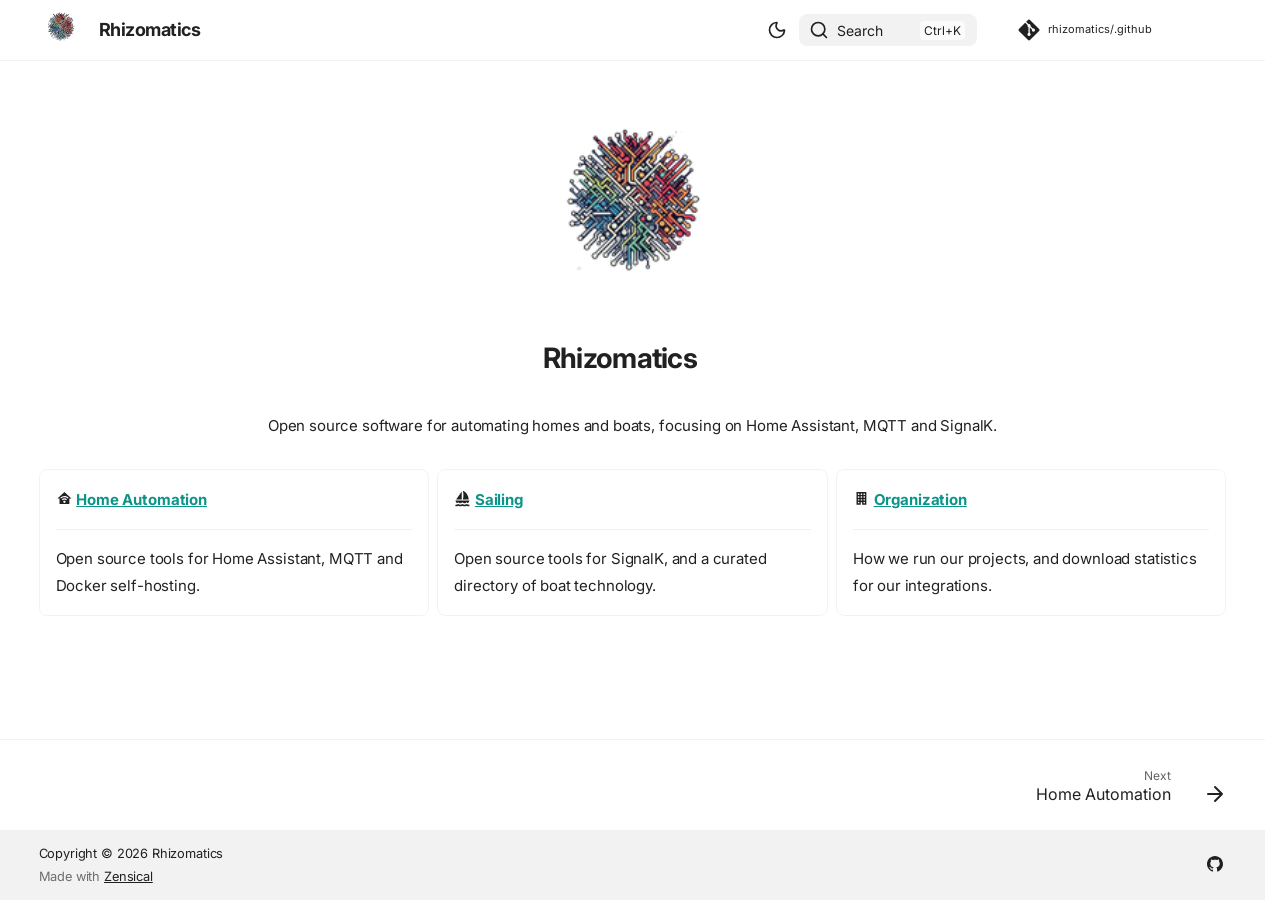
==== index.html @ 27c86fbe "deploy: ac6facfcae0c2812eb88fdd08cbd5c05f5c2e77a" ====
<!doctype html>
<html lang="en" class="no-js">
  <head>
    
      <meta charset="utf-8">
      <meta name="viewport" content="width=device-width,initial-scale=1">
      
        <meta name="description" content="Open source software for Home Assistant, MQTT, SignalK, Docker self-hosting, home and boat automation.">
      
      
        <meta name="author" content="Rhizomatics">
      
      
        <link rel="canonical" href="https://www.rhizomatics.org.uk/">
      
      
        <link rel="describedby" href="./llms.txt">
        
          <link rel="alternate" type="text/markdown" href="./index.md">
        
      
      
      
        <link rel="next" href="./home-automation/">
      
      
        
      
      
      <link rel="icon" href="./assets/images/rhizomatics-dark-icon.png">
      <meta name="generator" content="zensical-0.0.71">
    
    
      
        <title>Open Source Home Assistant, MQTT & SignalK Tools - Rhizomatics</title>
      
    
    
      
        
      
      <link rel="stylesheet" href="./assets/stylesheets/modern/main.e442bf79.min.css">
      
        
          
        
        <link rel="stylesheet" href="./assets/stylesheets/modern/palette.b60ce83d.min.css">
      
      


    
    
      
    
    
      
        
        
        <link rel="preconnect" href="https://fonts.gstatic.com" crossorigin>
        <link rel="stylesheet" href="https://fonts.googleapis.com/css?family=Inter:300,300i,400,400i,500,500i,700,700i%7CJetBrains+Mono:400,400i,700,700i&amp;display=fallback">
        <style>:root{--md-text-font:"Inter";--md-code-font:"JetBrains Mono"}</style>
      
    
    
      <link rel="stylesheet" href="./stylesheets/extra.css">
    
    <script>__md_scope=new URL(".",location),__md_scope.pathname.endsWith("/")||(__md_scope=new URL(__md_scope.pathname+"/",location)),__md_hash=e=>[...e].reduce(((e,t)=>(e<<5)-e+t.charCodeAt(0)),0),__md_get=(e,t=localStorage,_=__md_scope)=>JSON.parse(t.getItem(_.pathname+"."+e)),__md_set=(e,t,_=localStorage,a=__md_scope)=>{try{_.setItem(a.pathname+"."+e,JSON.stringify(t))}catch(e){}},document.documentElement.setAttribute("data-platform",navigator.platform)</script>
    
      

    
    
  
  
  

  <meta property="og:type" content="website">
  <meta property="og:title" content="Open Source Home Assistant, MQTT & SignalK Tools">
  <meta property="og:description" content="Open source software for Home Assistant, MQTT, SignalK, Docker self-hosting, home and boat automation.">
  <meta property="og:image" content="https://www.rhizomatics.org.uk/assets/images/icon-master-1280x1280.png">
  <meta property="og:url" content="https://www.rhizomatics.org.uk/">
  <meta property="og:site_name" content="Rhizomatics">

  <meta name="twitter:card" content="summary">
  <meta name="twitter:title" content="Open Source Home Assistant, MQTT & SignalK Tools">
  <meta name="twitter:description" content="Open source software for Home Assistant, MQTT, SignalK, Docker self-hosting, home and boat automation.">
  <meta name="twitter:image" content="https://www.rhizomatics.org.uk/assets/images/icon-master-1280x1280.png">

  
    <script type="application/ld+json">
    {
      "@context": "https://schema.org",
      "@type": "Organization",
      "name": "Rhizomatics",
      "url": "https://www.rhizomatics.org.uk",
      "logo": "https://www.rhizomatics.org.uk/assets/images/icon-master-1280x1280.png",
      "description": "Open source software for Home Assistant, MQTT, Docker self-hosting and marine SignalK integrations.",
      "sameAs": [
        "https://github.com/rhizomatics"
      ]
    }
    </script>
  

  </head>
  
  
    
    
      
    
    
    
    
    <body dir="ltr" data-md-color-scheme="default" data-md-color-primary="custom" data-md-color-accent="custom">
  
    
    <input class="md-toggle" data-md-toggle="drawer" type="checkbox" id="__drawer" autocomplete="off">
    <input class="md-toggle" data-md-toggle="search" type="checkbox" id="__search" autocomplete="off">
    <label class="md-overlay" for="__drawer" aria-hidden="true"></label>
    <div data-md-component="skip">
      <a href="#__skip" class="md-skip">
        Skip to content
      </a>
    </div>
    <div data-md-component="announce">
      
    </div>
    
    
      

  

<header class="md-header md-header--shadow" data-md-component="header">
  <nav class="md-header__inner md-grid" aria-label="Header">
    <a href="" title="Rhizomatics" class="md-header__button md-logo" aria-label="Rhizomatics" data-md-component="logo">
      
  <img src="./assets/images/rhizomatics-logo.png" alt="Rhizomatics">

    </a>
    <label class="md-header__button md-icon" for="__drawer" aria-label="Navigation">
      
      <svg xmlns="http://www.w3.org/2000/svg" fill="none" stroke="currentColor" stroke-linecap="round" stroke-linejoin="round" stroke-width="2" class="lucide lucide-menu" viewBox="0 0 24 24"><path d="M4 5h16M4 12h16M4 19h16"/></svg>
    </label>
    <div class="md-header__title" data-md-component="header-title">
      <div class="md-header__ellipsis">
        <div class="md-header__topic">
          <span class="md-ellipsis">
            Rhizomatics
          </span>
        </div>
        <div class="md-header__topic" data-md-component="header-topic">
          <span class="md-ellipsis">
            
              Open Source Home Assistant, MQTT & SignalK Tools
            
          </span>
        </div>
      </div>
    </div>
    
      
        <form class="md-header__option" data-md-component="palette">
  
    
    
    
    <input class="md-option" data-md-color-media="none" data-md-color-scheme="default" data-md-color-primary="custom" data-md-color-accent="custom"  aria-label="Switch to dark mode"  type="radio" name="__palette" id="__palette_0">
    
      <label class="md-header__button md-icon" title="Switch to dark mode" for="__palette_1" hidden>
        <svg xmlns="http://www.w3.org/2000/svg" fill="none" stroke="currentColor" stroke-linecap="round" stroke-linejoin="round" stroke-width="2" class="lucide lucide-moon" viewBox="0 0 24 24"><path d="M20.985 12.486a9 9 0 1 1-9.473-9.472c.405-.022.617.46.402.803a6 6 0 0 0 8.268 8.268c.344-.215.825-.004.803.401"/></svg>
      </label>
    
  
    
    
    
    <input class="md-option" data-md-color-media="none" data-md-color-scheme="slate" data-md-color-primary="custom" data-md-color-accent="custom"  aria-label="Switch to light mode"  type="radio" name="__palette" id="__palette_1">
    
      <label class="md-header__button md-icon" title="Switch to light mode" for="__palette_0" hidden>
        <svg xmlns="http://www.w3.org/2000/svg" fill="none" stroke="currentColor" stroke-linecap="round" stroke-linejoin="round" stroke-width="2" class="lucide lucide-sun" viewBox="0 0 24 24"><circle cx="12" cy="12" r="4"/><path d="M12 2v2M12 20v2M4.93 4.93l1.41 1.41M17.66 17.66l1.41 1.41M2 12h2M20 12h2M6.34 17.66l-1.41 1.41M19.07 4.93l-1.41 1.41"/></svg>
      </label>
    
  
</form>
      
    
    
      <script>var palette=__md_get("__palette");if(palette&&palette.color){if("(prefers-color-scheme)"===palette.color.media){var media=matchMedia("(prefers-color-scheme: light)"),input=document.querySelector(media.matches?"[data-md-color-media='(prefers-color-scheme: light)']":"[data-md-color-media='(prefers-color-scheme: dark)']");palette.color.media=input.getAttribute("data-md-color-media"),palette.color.scheme=input.getAttribute("data-md-color-scheme"),palette.color.primary=input.getAttribute("data-md-color-primary"),palette.color.accent=input.getAttribute("data-md-color-accent")}for(var[key,value]of Object.entries(palette.color))document.body.setAttribute("data-md-color-"+key,value)}</script>
    
    
    
      
      
        <label class="md-header__button md-icon" for="__search" aria-label="Search">
          
          <svg xmlns="http://www.w3.org/2000/svg" fill="none" stroke="currentColor" stroke-linecap="round" stroke-linejoin="round" stroke-width="2" class="lucide lucide-search" viewBox="0 0 24 24"><path d="m21 21-4.34-4.34"/><circle cx="11" cy="11" r="8"/></svg>
        </label>
        <div class="md-search" data-md-component="search" role="dialog" aria-label="Search">
  <button type="button" class="md-search__button">
    Search
  </button>
</div>
      
    
    <div class="md-header__source">
      
        <a href="https://github.com/rhizomatics" title="Go to repository" class="md-source" data-md-component="source">
  <div class="md-source__icon md-icon">
    
    <svg xmlns="http://www.w3.org/2000/svg" viewBox="0 0 448 512"><!--! Font Awesome Free 7.3.1 by @fontawesome - https://fontawesome.com License - https://fontawesome.com/license/free (Icons: CC BY 4.0, Fonts: SIL OFL 1.1, Code: MIT License) Copyright 2026 Fonticons, Inc.--><path fill="currentColor" d="M439.6 236.1 244 40.5c-5.4-5.5-12.8-8.5-20.4-8.5s-15 3-20.4 8.4L162.5 81l51.5 51.5c27.1-9.1 52.7 16.8 43.4 43.7l49.7 49.7c34.2-11.8 61.2 31 35.5 56.7-26.5 26.5-70.2-2.9-56-37.3L240.3 199v121.9c25.3 12.5 22.3 41.8 9.1 55-6.4 6.4-15.2 10.1-24.3 10.1s-17.8-3.6-24.3-10.1c-17.6-17.6-11.1-46.9 11.2-56v-123c-20.8-8.5-24.6-30.7-18.6-45L142.6 101 8.5 235.1C3 240.6 0 247.9 0 255.5s3 15 8.5 20.4l195.6 195.7c5.4 5.4 12.7 8.4 20.4 8.4s15-3 20.4-8.4l194.7-194.7c5.4-5.4 8.4-12.8 8.4-20.4s-3-15-8.4-20.4"/></svg>
  </div>
  <div class="md-source__repository">
    rhizomatics/.github
  </div>
</a>
      
    </div>
  </nav>
  
</header>
    
    <div class="md-container" data-md-component="container">
      
      
        
          
        
      
      <main class="md-main" data-md-component="main">
        <div class="md-main__inner md-grid">
          
            
              
                
              
              <div class="md-sidebar md-sidebar--primary" data-md-component="sidebar" data-md-type="navigation" hidden>
                <div class="md-sidebar__scrollwrap">
                  <div class="md-sidebar__inner">
                    



<nav class="md-nav md-nav--primary" aria-label="Navigation" data-md-level="0">
  <label class="md-nav__title" for="__drawer">
    <a href="" title="Rhizomatics" class="md-nav__button md-logo" aria-label="Rhizomatics" data-md-component="logo">
      
  <img src="./assets/images/rhizomatics-logo.png" alt="Rhizomatics">

    </a>
    Rhizomatics
  </label>
  
    <div class="md-nav__source">
      <a href="https://github.com/rhizomatics" title="Go to repository" class="md-source" data-md-component="source">
  <div class="md-source__icon md-icon">
    
    <svg xmlns="http://www.w3.org/2000/svg" viewBox="0 0 448 512"><!--! Font Awesome Free 7.3.1 by @fontawesome - https://fontawesome.com License - https://fontawesome.com/license/free (Icons: CC BY 4.0, Fonts: SIL OFL 1.1, Code: MIT License) Copyright 2026 Fonticons, Inc.--><path fill="currentColor" d="M439.6 236.1 244 40.5c-5.4-5.5-12.8-8.5-20.4-8.5s-15 3-20.4 8.4L162.5 81l51.5 51.5c27.1-9.1 52.7 16.8 43.4 43.7l49.7 49.7c34.2-11.8 61.2 31 35.5 56.7-26.5 26.5-70.2-2.9-56-37.3L240.3 199v121.9c25.3 12.5 22.3 41.8 9.1 55-6.4 6.4-15.2 10.1-24.3 10.1s-17.8-3.6-24.3-10.1c-17.6-17.6-11.1-46.9 11.2-56v-123c-20.8-8.5-24.6-30.7-18.6-45L142.6 101 8.5 235.1C3 240.6 0 247.9 0 255.5s3 15 8.5 20.4l195.6 195.7c5.4 5.4 12.7 8.4 20.4 8.4s15-3 20.4-8.4l194.7-194.7c5.4-5.4 8.4-12.8 8.4-20.4s-3-15-8.4-20.4"/></svg>
  </div>
  <div class="md-source__repository">
    rhizomatics/.github
  </div>
</a>
    </div>
  
  <ul class="md-nav__list" data-md-scrollfix>
    
      
      
  
  
    
  
  
  
    <li class="md-nav__item md-nav__item--active">
      
      
      
      
        
      
      
      <a href="" class="md-nav__link md-nav__link--active">
        
  
  
  <span class="md-ellipsis">
    
  
  Home

    
  </span>
  
  

      </a>
      
    </li>
  

    
      
      
  
  
  
  
    <li class="md-nav__item">
      <a href="./home-automation/" class="md-nav__link">
        
  
  
  <span class="md-ellipsis">
    
  
  Home Automation

    
  </span>
  
  

      </a>
    </li>
  

    
      
      
  
  
  
  
    <li class="md-nav__item">
      <a href="./sailing/" class="md-nav__link">
        
  
  
  <span class="md-ellipsis">
    
  
  Sailing

    
  </span>
  
  

      </a>
    </li>
  

    
      
      
  
  
  
  
    <li class="md-nav__item">
      <a href="./organization/" class="md-nav__link">
        
  
  
  <span class="md-ellipsis">
    
  
  Organization

    
  </span>
  
  

      </a>
    </li>
  

    
  </ul>
</nav>
                  </div>
                </div>
              </div>
            
            
              
                
              
              <div class="md-sidebar md-sidebar--secondary" data-md-component="sidebar" data-md-type="toc" hidden>
                <div class="md-sidebar__scrollwrap">
                  
                    
                    
                    
                      
                    
                    
                  
                  <div class="md-sidebar__inner">
                    


<nav class="md-nav md-nav--secondary" aria-label="On this page">
  
  
  
    
  
  
</nav>
                  </div>
                </div>
              </div>
            
          
          
            <div class="md-content" data-md-component="content">
              
              <article class="md-content__inner md-typeset">
                <a id="__skip" tabindex="-1"></a>
                
                  

  
  


<div class="rz-hero">
<p><img alt="Rhizomatics" class="rz-hero-logo" src="assets/images/rhizomatics-logo.png" /></p>
<h1 id="rhizomatics">Rhizomatics<a class="headerlink" href="#rhizomatics" title="Permanent link">&para;</a></h1>
<p>Open source software for automating homes and boats, focusing on Home Assistant, MQTT and SignalK.</p>
</div>
<div class="grid cards">
<ul>
<li>
<p><span class="twemoji"><svg xmlns="http://www.w3.org/2000/svg" viewBox="0 0 24 24"><path d="M12 3 2 12h3v8h14v-8h3zm0 5.5c2.34 0 4.46.93 6 2.44l-1.2 1.18a6.79 6.79 0 0 0-4.8-1.95c-1.88 0-3.58.74-4.8 1.95L6 10.94a8.54 8.54 0 0 1 6-2.44m0 3.33c1.4 0 2.67.56 3.6 1.47l-1.2 1.17a3.4 3.4 0 0 0-2.4-.97c-.94 0-1.79.37-2.4.97L8.4 13.3a5.13 5.13 0 0 1 3.6-1.47m0 3.34c.94 0 1.7.74 1.7 1.66s-.76 1.67-1.7 1.67-1.7-.75-1.7-1.67.76-1.66 1.7-1.66"/></svg></span> <strong><a href="home-automation/">Home Automation</a></strong></p>
<hr />
<p>Open source tools for Home Assistant, MQTT and Docker self-hosting.</p>
</li>
<li>
<p><span class="twemoji"><svg xmlns="http://www.w3.org/2000/svg" viewBox="0 0 24 24"><path d="m3 13.5 8-11.47V13.5zm9.5 0c1.35-3.75 1.17-8.79 0-12.5 4.76 1.54 8.4 7.4 8.46 12.5zm8.6 3.58c-.41.64-.89 1.19-1.45 1.66-.65-.29-1.23-.74-1.69-1.24-1.49 1.93-4.5 1.93-5.99 0-1.47 1.93-4.5 1.93-5.97 0-.5.5-1.05.95-1.7 1.24-1.14-.94-2-2.28-2.3-3.74h19.94a6.4 6.4 0 0 1-.84 2.08M20.96 23q-1.59 0-3-.75c-1.84 1-4.15 1-5.99 0-1.84 1-4.15 1-5.97 0-1.23.69-2.64.8-4 .75v-2c1.41.05 2.77-.1 4-1 1.74 1.25 4.21 1.25 5.97 0 1.77 1.25 4.23 1.25 5.99 0 1.21.9 2.58 1.05 3.98 1v2z"/></svg></span> <strong><a href="sailing/">Sailing</a></strong></p>
<hr />
<p>Open source tools for SignalK, and a curated directory of boat technology.</p>
</li>
<li>
<p><span class="twemoji"><svg xmlns="http://www.w3.org/2000/svg" viewBox="0 0 24 24"><path d="M5 3v18h6v-3.5h2V21h6V3zm2 2h2v2H7zm4 0h2v2h-2zm4 0h2v2h-2zM7 9h2v2H7zm4 0h2v2h-2zm4 0h2v2h-2zm-8 4h2v2H7zm4 0h2v2h-2zm4 0h2v2h-2zm-8 4h2v2H7zm8 0h2v2h-2z"/></svg></span> <strong><a href="organization/">Organization</a></strong></p>
<hr />
<p>How we run our projects, and download statistics for our integrations.</p>
</li>
</ul>
</div>

  









  
  




  



                
              </article>
            </div>
          
          
<script>var target=document.getElementById(location.hash.slice(1));target&&target.name&&(target.checked=target.name.startsWith("__tabbed_"))</script>
        </div>
        
          <button type="button" class="md-top md-icon" data-md-component="top" hidden>
  
  <svg xmlns="http://www.w3.org/2000/svg" fill="none" stroke="currentColor" stroke-linecap="round" stroke-linejoin="round" stroke-width="2" class="lucide lucide-circle-arrow-up" viewBox="0 0 24 24"><circle cx="12" cy="12" r="10"/><path d="m16 12-4-4-4 4M12 16V8"/></svg>
  Back to top
</button>
        
      </main>
      
        <footer class="md-footer">
  
    
      
        
      
      <nav class="md-footer__inner md-grid" aria-label="Footer" >
        
        
          
          <a href="./home-automation/" class="md-footer__link md-footer__link--next" aria-label="Next: Home Automation">
            <div class="md-footer__title">
              <span class="md-footer__direction">
                Next
              </span>
              <div class="md-ellipsis">
                Home Automation
              </div>
            </div>
            <div class="md-footer__button md-icon">
              
              <svg xmlns="http://www.w3.org/2000/svg" fill="none" stroke="currentColor" stroke-linecap="round" stroke-linejoin="round" stroke-width="2" class="lucide lucide-arrow-right" viewBox="0 0 24 24"><path d="M5 12h14M12 5l7 7-7 7"/></svg>
            </div>
          </a>
        
      </nav>
    
  
  <div class="md-footer-meta md-typeset">
    <div class="md-footer-meta__inner md-grid">
      <div class="md-copyright">
  
    <div class="md-copyright__highlight">
      Copyright &copy; 2026 Rhizomatics
    </div>
  
  
    Made with
    <a href="https://zensical.org/" target="_blank" rel="noopener">
      Zensical
    </a>
  
</div>
      
        
<div class="md-social">
  
    
    
    
    
      
      
    
    <a href="https://github.com/rhizomatics" target="_blank" rel="noopener" title="github.com" class="md-social__link">
      <svg xmlns="http://www.w3.org/2000/svg" viewBox="0 0 512 512"><!--! Font Awesome Free 7.3.1 by @fontawesome - https://fontawesome.com License - https://fontawesome.com/license/free (Icons: CC BY 4.0, Fonts: SIL OFL 1.1, Code: MIT License) Copyright 2026 Fonticons, Inc.--><path fill="currentColor" d="M216.5 362.5c-66-8-112.5-55.5-112.5-117 0-25 9-52 24-70-6.5-16.5-5.5-51.5 2-66 20-2.5 47 8 63 22.5 19-6 39-9 63.5-9s44.5 3 62.5 8.5c15.5-14 43-24.5 63-22 7 13.5 8 48.5 1.5 65.5 16 19 24.5 44.5 24.5 70.5 0 61.5-46.5 108-113.5 116.5 17 11 28.5 35 28.5 62.5v52c0 15 12.5 23.5 27.5 17.5C441 459.5 512 369 512 257 512 115.5 397 0 255.5 0S0 115.5 0 257c0 111 70.5 203 165.5 237.5 13.5 5 26.5-4 26.5-17.5v-40c-7 3-16 5-24 5-33 0-52.5-18-66.5-51.5-5.5-13.5-11.5-21.5-23-23-6-.5-8-3-8-6 0-6 10-10.5 20-10.5 14.5 0 27 9 40 27.5 10 14.5 20.5 21 33 21s20.5-4.5 32-16c8.5-8.5 15-16 21-21"/></svg>
    </a>
  
</div>
      
    </div>
  </div>
</footer>
      
    </div>
    <div class="md-dialog" data-md-component="dialog" role="status" aria-atomic="true">
      <div class="md-dialog__inner md-typeset"></div>
    </div>
    
    
    
      
      
      
      
        
        
      <script id="__config" type="application/json">{"annotate":null,"base":".","features":["navigation.instant","navigation.instant.prefetch","navigation.tracking","navigation.top","navigation.footer","content.code.copy","search.highlight"],"redirect":null,"search":"./assets/javascripts/workers/search.c47bb847.min.js","tags":null,"translations":{"clipboard.copied":"Copied to clipboard","clipboard.copy":"Copy to clipboard","clipboard.error":"Could not copy to clipboard","search.result.more.one":"1 more on this page","search.result.more.other":"# more on this page","search.result.none":"No matching documents","search.result.one":"1 matching document","search.result.other":"# matching documents","search.result.placeholder":"Type to start searching","search.result.term.missing":"Missing","select.version":"Select version"},"version":null}</script>
    
    
      <script src="./assets/javascripts/bundle.a2388154.min.js"></script>
      
    
  </body>
</html>
---- assets/stylesheets/modern/main.e442bf79.min.css ----
@charset "UTF-8";html{box-sizing:border-box;-webkit-text-size-adjust:none;-moz-text-size-adjust:none;text-size-adjust:none}*,:after,:before{box-sizing:inherit}@media(prefers-reduced-motion){*,:after,:before{transition:none!important}}body{margin:0;-webkit-font-smoothing:antialiased;-moz-osx-font-smoothing:grayscale;--md-text-font-family:var(--md-text-font, _),
    -apple-system, BlinkMacSystemFont, Helvetica, Arial, sans-serif;--md-code-font-family:var(--md-code-font, _),
    SFMono-Regular, Consolas, Menlo, monospace}.md-typeset code:not(.focus-visible),a,button,input,label{-webkit-tap-highlight-color:transparent}a{color:inherit;text-decoration:none}hr{box-sizing:initial;display:block;height:.05rem;padding:0;overflow:visible;border:0}small{font-size:80%}sub,sup{line-height:1em}img{border-style:none}table{border-spacing:0;border-collapse:initial}td,th{font-weight:400;vertical-align:top}button{padding:0;margin:0;font-family:inherit;font-size:inherit;background:#0000;border:0}input{border:0;outline:none}:root{--md-primary-fg-color:#4051b5;--md-primary-fg-color--light:#5d6cc0;--md-primary-fg-color--dark:#303fa1;--md-primary-bg-color:#fff;--md-primary-bg-color--light:#ffffffb3;--md-accent-fg-color:#526cfe;--md-accent-fg-color--transparent:#526cfe1a;--md-accent-bg-color:#fff;--md-accent-bg-color--light:#ffffffb3;--md-typeset-table-sort-icon:url('data:image/svg+xml;charset=utf-8,<svg xmlns="http://www.w3.org/2000/svg" fill="none" stroke="currentColor" stroke-linecap="round" stroke-linejoin="round" stroke-width="2" class="lucide lucide-arrow-down-up" viewBox="0 0 24 24"><path d="m3 16 4 4 4-4m-4 4V4m14 4-4-4-4 4m4-4v16"/></svg>');--md-typeset-table-sort-icon--asc:url('data:image/svg+xml;charset=utf-8,<svg xmlns="http://www.w3.org/2000/svg" fill="none" stroke="currentColor" stroke-linecap="round" stroke-linejoin="round" stroke-width="2" class="lucide lucide-arrow-down-narrow-wide" viewBox="0 0 24 24"><path d="m3 16 4 4 4-4m-4 4V4m4 0h4m-4 4h7m-7 4h10"/></svg>');--md-typeset-table-sort-icon--desc:url('data:image/svg+xml;charset=utf-8,<svg xmlns="http://www.w3.org/2000/svg" fill="none" stroke="currentColor" stroke-linecap="round" stroke-linejoin="round" stroke-width="2" class="lucide lucide-arrow-up-narrow-wide" viewBox="0 0 24 24"><path d="m3 8 4-4 4 4M7 4v16m4-8h4m-4 4h7m-7 4h10"/></svg>');--md-typeset-preview-icon:url('data:image/svg+xml;charset=utf-8,<svg xmlns="http://www.w3.org/2000/svg" fill="none" stroke="currentColor" stroke-linecap="round" stroke-linejoin="round" stroke-width="2" class="lucide lucide-mouse-pointer-2" viewBox="0 0 24 24"><path d="M4.037 4.688a.495.495 0 0 1 .651-.651l16 6.5a.5.5 0 0 1-.063.947l-6.124 1.58a2 2 0 0 0-1.438 1.435l-1.579 6.126a.5.5 0 0 1-.947.063z"/></svg>')}[data-md-color-scheme=default]{color-scheme:light}[data-md-color-scheme=default] img[src$="#gh-dark-mode-only"],[data-md-color-scheme=default] img[src$="#only-dark"]{display:none}:root,[data-md-color-scheme=default]{--md-hue:225deg;--md-default-fg-color:#000000de;--md-default-fg-color--light:#0000008c;--md-default-fg-color--lighter:#00000052;--md-default-fg-color--lightest:#0000000d;--md-default-bg-color:#fff;--md-default-bg-color--light:#ffffffb3;--md-default-bg-color--lighter:#ffffff4d;--md-default-bg-color--lightest:#ffffff1f;--md-code-fg-color:#36464e;--md-code-bg-color:#f5f5f5;--md-code-bg-color--light:#f5f5f5b3;--md-code-bg-color--lighter:#f5f5f54d;--md-code-hl-color:#4287ff;--md-code-hl-color--light:#4287ff1a;--md-code-hl-number-color:#d52a2a;--md-code-hl-special-color:#db1457;--md-code-hl-function-color:#a846b9;--md-code-hl-constant-color:#6e59d9;--md-code-hl-keyword-color:#3f6ec6;--md-code-hl-string-color:#1c7d4d;--md-code-hl-name-color:var(--md-code-fg-color);--md-code-hl-operator-color:var(--md-default-fg-color--light);--md-code-hl-punctuation-color:var(--md-default-fg-color--light);--md-code-hl-comment-color:var(--md-default-fg-color--light);--md-code-hl-generic-color:var(--md-default-fg-color--light);--md-code-hl-variable-color:var(--md-default-fg-color--light);--md-typeset-color:var(--md-default-fg-color);--md-typeset-a-color:var(--md-primary-fg-color);--md-typeset-del-color:#f5503d26;--md-typeset-ins-color:#0bd57026;--md-typeset-kbd-color:#fafafa;--md-typeset-kbd-accent-color:#fff;--md-typeset-kbd-border-color:#b8b8b8;--md-typeset-mark-color:#ffff0080;--md-typeset-table-color:#0000001f;--md-typeset-table-color--light:#00000009;--md-admonition-fg-color:var(--md-default-fg-color);--md-admonition-bg-color:var(--md-default-bg-color);--md-warning-fg-color:#000000de;--md-warning-bg-color:#ff9;--md-shadow-z1:0 0.2rem 0.5rem #0000000d,
    0 0 0.05rem #0000001a;--md-shadow-z2:0 0.2rem 0.5rem #0000001a,
    0 0 0.05rem #00000040;--md-shadow-z3:0 0.2rem 0.5rem #0003,
    0 0 0.05rem #00000059;--color-foreground:0 0 0;--color-background:255 255 255;--color-background-subtle:240 240 240;--color-backdrop:255 255 255}.md-icon svg{display:block;width:1.2rem;height:1.2rem;fill:currentcolor}.md-icon svg.lucide{fill:#0000;stroke:currentcolor}aside,body,input{font-family:var(--md-text-font-family);font-feature-settings:"kern","liga";color:var(--md-typeset-color)}code,kbd,pre{font-family:var(--md-code-font-family);font-feature-settings:"kern"}.md-typeset{font-size:.75rem;line-height:1.8;letter-spacing:-.01em;overflow-wrap:break-word;-webkit-print-color-adjust:exact;color-adjust:exact}@media print{.md-typeset{font-size:.68rem}.md-typeset code,.md-typeset kbd,.md-typeset pre{white-space:pre-wrap}}.md-typeset blockquote,.md-typeset dl,.md-typeset figure,.md-typeset ol,.md-typeset pre,.md-typeset ul{margin-top:1em;margin-bottom:1em}.md-typeset h1{margin:0 0 1.25em;font-size:1.875em;line-height:1.3;color:var(--md-default-fg-color)}.md-typeset h1,.md-typeset h2{font-weight:700;letter-spacing:-.025em}.md-typeset h2{margin:1.6em 0 .64em;font-size:1.5em;line-height:1.4}.md-typeset h3{margin:1.6em 0 .8em;font-size:1.25em;font-weight:700;line-height:1.5;letter-spacing:-.01em}.md-typeset h2+h3{margin-top:.8em}.md-typeset h4{margin:1em 0;font-weight:700;letter-spacing:-.01em}.md-typeset h5,.md-typeset h6{margin:1.25em 0;font-size:.8em;font-weight:700;color:var(--md-default-fg-color--light);letter-spacing:-.01em}.md-typeset h5{text-transform:uppercase}.md-typeset h5 code{text-transform:none}.md-typeset hr{display:flow-root;margin:1.5em 0;border-bottom:.05rem solid var(--md-default-fg-color--lightest)}.md-typeset a{color:var(--md-typeset-a-color);text-decoration:underline;word-break:break-word}.md-typeset a,.md-typeset a:before{transition:color 125ms}.md-typeset a:focus,.md-typeset a:hover{color:var(--md-accent-fg-color)}.md-typeset a:focus code,.md-typeset a:hover code{color:var(--md-accent-fg-color);background-color:var(--md-accent-fg-color--transparent)}.md-typeset a code{color:var(--md-typeset-a-color)}.md-typeset a.focus-visible{outline-color:var(--md-accent-fg-color);outline-offset:.2rem}.md-typeset code,.md-typeset kbd,.md-typeset pre{font-variant-ligatures:none;color:var(--md-code-fg-color);direction:ltr;transition:background-color 125ms}.md-typeset code{padding:.2em .4em;font-size:.8533333333em;word-break:break-word;background-color:var(--md-code-bg-color);border-radius:.2rem;-webkit-box-decoration-break:clone;box-decoration-break:clone;transition:color 125ms,background-color 125ms}.md-typeset code:not(.focus-visible){outline:none}.md-typeset pre{position:relative;display:flow-root;line-height:1.5}.md-typeset pre>code{display:block;padding:.8203125em 1.25em;margin:0;overflow:auto;word-break:normal;touch-action:auto;scrollbar-color:var(--md-default-fg-color--lighter) #0000;scrollbar-width:thin;border-radius:.4rem;outline-color:var(--md-accent-fg-color);box-shadow:none;-webkit-box-decoration-break:slice;box-decoration-break:slice}.md-typeset pre>code:hover{scrollbar-color:var(--md-accent-fg-color) #0000}.md-typeset pre>code::-webkit-scrollbar{width:.2rem;height:.2rem}.md-typeset pre>code::-webkit-scrollbar-thumb{background-color:var(--md-default-fg-color--lighter)}.md-typeset pre>code::-webkit-scrollbar-thumb:hover{background-color:var(--md-accent-fg-color)}.md-typeset kbd{display:inline-block;padding:0 .6666666667em;font-size:.75em;color:var(--md-default-fg-color);word-break:break-word;vertical-align:text-top;border-radius:.2rem;background-color:var(--md-default-bg-color);box-shadow:0 0 0 .05rem var(--md-typeset-kbd-border-color),0 .15rem 0 var(--md-typeset-kbd-border-color)}.md-typeset mark{color:inherit;word-break:break-word;background-color:var(--md-typeset-mark-color);-webkit-box-decoration-break:clone;box-decoration-break:clone}.md-typeset abbr{text-decoration:none;cursor:help;border-bottom:.05rem dotted var(--md-default-fg-color--light)}.md-typeset [data-preview]{position:relative}[dir=ltr] .md-typeset [data-preview]:after{margin-left:.125em}[dir=rtl] .md-typeset [data-preview]:after{margin-right:.125em}.md-typeset [data-preview]:after{display:inline-block;width:.8em;height:.8em;vertical-align:text-top;content:"";background-color:currentcolor;-webkit-mask-image:var(--md-typeset-preview-icon);mask-image:var(--md-typeset-preview-icon);-webkit-mask-repeat:no-repeat;mask-repeat:no-repeat;-webkit-mask-size:contain;mask-size:contain;transition:background-color 125ms}.md-typeset small{opacity:.75}[dir=ltr] .md-typeset sub,[dir=ltr] .md-typeset sup{margin-left:.078125em}[dir=rtl] .md-typeset sub,[dir=rtl] .md-typeset sup{margin-right:.078125em}[dir=ltr] .md-typeset blockquote{padding-left:.6rem;border-left:.2rem solid var(--md-default-fg-color--lighter)}[dir=rtl] .md-typeset blockquote{padding-right:.6rem;border-right:.2rem solid var(--md-default-fg-color--lighter)}.md-typeset blockquote{margin-left:0;margin-right:0;color:var(--md-default-fg-color--light)}.md-typeset ul{list-style-type:disc}.md-typeset ul[type]{list-style-type:revert-layer}[dir=ltr] .md-typeset ol,[dir=ltr] .md-typeset ol li ol,[dir=ltr] .md-typeset ol li ul,[dir=ltr] .md-typeset ul,[dir=ltr] .md-typeset ul li ol,[dir=ltr] .md-typeset ul li ul{margin-left:.625em}[dir=rtl] .md-typeset ol,[dir=rtl] .md-typeset ol li ol,[dir=rtl] .md-typeset ol li ul,[dir=rtl] .md-typeset ul,[dir=rtl] .md-typeset ul li ol,[dir=rtl] .md-typeset ul li ul{margin-right:.625em}.md-typeset ol,.md-typeset ul{padding:0}.md-typeset ol:not([hidden]),.md-typeset ul:not([hidden]){display:flow-root}.md-typeset ol ol,.md-typeset ul ol{list-style-type:lower-alpha}.md-typeset ol ol ol,.md-typeset ul ol ol{list-style-type:lower-roman}.md-typeset ol ol ol ol,.md-typeset ul ol ol ol{list-style-type:upper-alpha}.md-typeset ol ol ol ol ol,.md-typeset ul ol ol ol ol{list-style-type:upper-roman}.md-typeset ol[type],.md-typeset ul[type]{list-style-type:revert-layer}[dir=ltr] .md-typeset ol li,[dir=ltr] .md-typeset ul li{margin-left:1.25em}[dir=rtl] .md-typeset ol li,[dir=rtl] .md-typeset ul li{margin-right:1.25em}.md-typeset ol li,.md-typeset ul li{margin-bottom:.5em}.md-typeset ol li blockquote,.md-typeset ol li p,.md-typeset ul li blockquote,.md-typeset ul li p{margin:.5em 0}.md-typeset ol li:last-child,.md-typeset ul li:last-child{margin-bottom:0}.md-typeset ol li ol,.md-typeset ol li ul,.md-typeset ul li ol,.md-typeset ul li ul{margin-top:.5em;margin-bottom:.5em}[dir=ltr] .md-typeset dd{margin-left:1.875em}[dir=rtl] .md-typeset dd{margin-right:1.875em}.md-typeset dd{margin-top:1em;margin-bottom:1.5em}.md-typeset img,.md-typeset svg,.md-typeset video{max-width:100%;height:auto}.md-typeset img[align=left]{margin:1em 1em 1em 0}.md-typeset img[align=right]{margin:1em 0 1em 1em}.md-typeset img[align]:only-child{margin-top:0}.md-typeset figure{display:flow-root;width:fit-content;max-width:100%;margin:1em auto;text-align:center}.md-typeset figure img{display:block;margin:0 auto}.md-typeset figcaption{max-width:24rem;margin:1em auto;font-style:italic}.md-typeset iframe{max-width:100%}.md-typeset table:not([class]){display:inline-block;max-width:100%;overflow:auto;font-size:.64rem;touch-action:auto;background-color:var(--md-default-bg-color);border:.05rem solid var(--md-typeset-table-color);border-radius:.1rem}@media print{.md-typeset table:not([class]){display:table}}.md-typeset table:not([class])+*{margin-top:1.5em}.md-typeset table:not([class]) td>:first-child,.md-typeset table:not([class]) th>:first-child{margin-top:0}.md-typeset table:not([class]) td>:last-child,.md-typeset table:not([class]) th>:last-child{margin-bottom:0}.md-typeset table:not([class]) td:not([align]),.md-typeset table:not([class]) th:not([align]){text-align:left}[dir=rtl] .md-typeset table:not([class]) td:not([align]),[dir=rtl] .md-typeset table:not([class]) th:not([align]){text-align:right}.md-typeset table:not([class]) th{min-width:5rem;padding:.9375em 1.25em;font-weight:700;vertical-align:top}.md-typeset table:not([class]) td{padding:.9375em 1.25em;vertical-align:top;border-top:.05rem solid var(--md-typeset-table-color)}.md-typeset table:not([class]) tbody tr{transition:background-color 125ms}.md-typeset table:not([class]) tbody tr:hover{background-color:var(--md-typeset-table-color--light);box-shadow:0 .05rem 0 var(--md-default-bg-color) inset}.md-typeset table:not([class]) a{word-break:normal}.md-typeset table th[role=columnheader]{cursor:pointer}[dir=ltr] .md-typeset table th[role=columnheader]:after{margin-left:.5em}[dir=rtl] .md-typeset table th[role=columnheader]:after{margin-right:.5em}.md-typeset table th[role=columnheader]:after{display:inline-block;width:1.2em;height:1.2em;vertical-align:text-bottom;content:"";-webkit-mask-image:var(--md-typeset-table-sort-icon);mask-image:var(--md-typeset-table-sort-icon);-webkit-mask-repeat:no-repeat;mask-repeat:no-repeat;-webkit-mask-size:contain;mask-size:contain;transition:background-color 125ms}.md-typeset table th[role=columnheader]:hover:after{background-color:var(--md-default-fg-color--lighter)}.md-typeset table th[role=columnheader][aria-sort=ascending]:after{background-color:var(--md-default-fg-color--light);-webkit-mask-image:var(--md-typeset-table-sort-icon--asc);mask-image:var(--md-typeset-table-sort-icon--asc)}.md-typeset table th[role=columnheader][aria-sort=descending]:after{background-color:var(--md-default-fg-color--light);-webkit-mask-image:var(--md-typeset-table-sort-icon--desc);mask-image:var(--md-typeset-table-sort-icon--desc)}.md-typeset__scrollwrap{margin:1em -.8rem;overflow-x:auto;touch-action:auto}.md-typeset__table{display:inline-block;padding:0 .8rem;margin-bottom:.5em}@media print{.md-typeset__table{display:block}}html .md-typeset__table table{display:table;width:100%;margin:0;overflow:hidden}@media screen and (max-width:44.984375em){.md-content__inner>pre{margin:1em -.8rem}.md-content__inner>pre code{border-radius:0}}.md-typeset .md-author{position:relative;display:block;flex-shrink:0;width:1.6rem;height:1.6rem;overflow:hidden;border-radius:100%;transition:color 125ms,transform 125ms}.md-typeset .md-author img{display:block}.md-typeset .md-author--more{font-size:.6rem;font-weight:700;line-height:1.6rem;color:var(--md-default-fg-color--lighter);text-align:center;background:var(--md-default-fg-color--lightest)}.md-typeset .md-author--long{width:2.4rem;height:2.4rem}.md-typeset a.md-author{transform:scale(1)}.md-typeset a.md-author img{filter:grayscale(100%) opacity(75%);border-radius:100%;transition:filter 125ms}.md-typeset a.md-author:focus,.md-typeset a.md-author:hover{z-index:1;transform:scale(1.1)}.md-typeset a.md-author:focus img,.md-typeset a.md-author:hover img{filter:grayscale(0)}.md-banner{overflow:auto;color:var(--md-default-fg-color);background-color:var(--md-accent-fg-color--transparent)}@media print{.md-banner{display:none}}.md-banner--warning{color:var(--md-warning-fg-color);background-color:var(--md-warning-bg-color)}.md-banner__inner{padding:0 .8rem;margin:.6rem auto;font-size:.7rem}[dir=ltr] .md-banner__button{float:right}[dir=rtl] .md-banner__button{float:left}.md-banner__button{color:inherit;cursor:pointer;transition:opacity .25s}.no-js .md-banner__button{display:none}.md-banner__button:hover{opacity:.7}html{height:100%;overflow-x:hidden;font-size:125%;scrollbar-gutter:stable}@media screen and (min-width:100em){html{font-size:137.5%}}@media screen and (min-width:125em){html{font-size:150%}}body{position:relative;display:flex;flex-direction:column;width:100%;min-height:100%;font-size:.5rem;background-color:var(--md-default-bg-color)}@media print{body{display:block}}@media screen and (max-width:59.984375em){body[data-md-scrolllock]{position:fixed}}.md-grid{max-width:61rem;margin-left:auto;margin-right:auto}.md-container{display:flex;flex-grow:1;flex-direction:column}@media print{.md-container{display:block}}.md-main{flex-grow:1}.md-main__inner{display:flex;height:100%;margin-top:1.5rem}.md-ellipsis{overflow:hidden;text-overflow:ellipsis}.md-toggle{display:none}.md-option{position:absolute;width:0;height:0;opacity:0}.md-option:checked+label:not([hidden]){display:block}.md-option.focus-visible+label{outline-style:auto;outline-color:var(--md-accent-fg-color)}.md-skip{position:fixed;z-index:-1;padding:.3rem .5rem;margin:.5rem;font-size:.64rem;color:var(--md-default-bg-color);background-color:var(--md-default-fg-color);border-radius:.1rem;outline-color:var(--md-accent-fg-color);opacity:0;transform:translateY(.4rem)}.md-skip:focus{z-index:10;opacity:1;transition:transform .25s cubic-bezier(.4,0,.2,1),opacity 175ms 75ms;transform:translateY(0)}@page{margin:25mm}:root{--md-clipboard-icon:url('data:image/svg+xml;charset=utf-8,<svg xmlns="http://www.w3.org/2000/svg" fill="none" stroke="currentColor" stroke-linecap="round" stroke-linejoin="round" stroke-width="2" class="lucide lucide-clipboard-copy" viewBox="0 0 24 24"><rect width="8" height="4" x="8" y="2" rx="1" ry="1"/><path d="M8 4H6a2 2 0 0 0-2 2v14a2 2 0 0 0 2 2h12a2 2 0 0 0 2-2v-2M16 4h2a2 2 0 0 1 2 2v4m1 4H11"/><path d="m15 10-4 4 4 4"/></svg>');--md-code-select-icon:url('data:image/svg+xml;charset=utf-8,<svg xmlns="http://www.w3.org/2000/svg" fill="none" stroke="currentColor" stroke-linecap="round" stroke-linejoin="round" stroke-width="2" class="lucide lucide-scan" viewBox="0 0 24 24"><path d="M3 7V5a2 2 0 0 1 2-2h2m10 0h2a2 2 0 0 1 2 2v2m0 10v2a2 2 0 0 1-2 2h-2M7 21H5a2 2 0 0 1-2-2v-2"/></svg>');--md-code-copy-icon:url('data:image/svg+xml;charset=utf-8,<svg xmlns="http://www.w3.org/2000/svg" fill="none" stroke="currentColor" stroke-linecap="round" stroke-linejoin="round" stroke-width="2" class="lucide lucide-clipboard-copy" viewBox="0 0 24 24"><rect width="8" height="4" x="8" y="2" rx="1" ry="1"/><path d="M8 4H6a2 2 0 0 0-2 2v14a2 2 0 0 0 2 2h12a2 2 0 0 0 2-2v-2M16 4h2a2 2 0 0 1 2 2v4m1 4H11"/><path d="m15 10-4 4 4 4"/></svg>')}.md-clipboard{z-index:1;width:1.5em;height:1.5em;color:var(--md-default-fg-color--lightest);cursor:pointer;border-radius:.1rem;outline-color:var(--md-accent-fg-color);outline-offset:.1rem;transition:color .25s}@media print{.md-clipboard{display:none}}.md-clipboard:not(.focus-visible){outline:none;-webkit-tap-highlight-color:transparent}:hover>.md-clipboard{color:var(--md-default-fg-color--light)}.md-clipboard:focus,.md-clipboard:hover{color:var(--md-accent-fg-color)}.md-clipboard:after{display:block;width:1.125em;height:1.125em;margin:0 auto;content:"";background-color:currentcolor;-webkit-mask-image:var(--md-clipboard-icon);mask-image:var(--md-clipboard-icon);-webkit-mask-repeat:no-repeat;mask-repeat:no-repeat;-webkit-mask-position:center;mask-position:center;-webkit-mask-size:contain;mask-size:contain}.md-clipboard--inline{cursor:pointer}.md-clipboard--inline code{transition:color .25s,background-color .25s}.md-clipboard--inline:focus code,.md-clipboard--inline:hover code{color:var(--md-accent-fg-color);background-color:var(--md-accent-fg-color--transparent)}.md-typeset .md-code__content{display:grid}.md-code__nav{position:absolute;top:.25em;right:.25em;z-index:1;display:flex;gap:.2rem;padding:.2rem;background-color:var(--md-code-bg-color--lighter);border-radius:.1rem;transition:background-color .25s}:hover>.md-code__nav{background-color:var(--md-code-bg-color--light)}.md-code__button{display:block;width:1.5em;height:1.5em;color:var(--md-default-fg-color--lightest);cursor:pointer;outline-color:var(--md-accent-fg-color);outline-offset:.1rem;transition:color .25s}:hover>*>.md-code__button{color:var(--md-default-fg-color--light)}.md-code__button.focus-visible,.md-code__button:hover{color:var(--md-accent-fg-color)}.md-code__button--active{color:var(--md-default-fg-color)!important}.md-code__button:after{display:block;width:1.125em;height:1.125em;margin:0 auto;content:"";background-color:currentcolor;-webkit-mask-repeat:no-repeat;mask-repeat:no-repeat;-webkit-mask-position:center;mask-position:center;-webkit-mask-size:contain;mask-size:contain}.md-code__button[data-md-type=select]:after{-webkit-mask-image:var(--md-code-select-icon);mask-image:var(--md-code-select-icon)}.md-code__button[data-md-type=copy]:after{-webkit-mask-image:var(--md-code-copy-icon);mask-image:var(--md-code-copy-icon)}@keyframes consent{0%{opacity:0;transform:translateY(100%)}to{opacity:1;transform:translateY(0)}}@keyframes overlay{0%{opacity:0}to{opacity:1}}.md-consent__overlay{position:fixed;top:0;z-index:5;width:100%;height:100%;background-color:var(--md-default-bg-color--light);-webkit-backdrop-filter:blur(.2rem);backdrop-filter:blur(.2rem);opacity:1;animation:overlay .35s both}.md-consent__inner{position:fixed;bottom:0;z-index:5;display:flex;justify-content:center;width:100%;max-height:100%;padding:0}.md-consent__form{padding-left:1.2rem;padding-right:1.2rem;margin:.4rem;overflow:auto;background-color:var(--md-default-bg-color);border:0;border-radius:.8rem;box-shadow:var(--md-shadow-z3);animation:consent .5s cubic-bezier(.1,.7,.1,1) both}.md-consent__settings{display:none;margin:1em 0}input:checked+.md-consent__settings{display:block}.md-consent__controls{margin-bottom:.8rem;line-height:1.2}.md-typeset .md-consent__controls .md-button{display:inline}@media screen and (max-width:44.984375em){.md-typeset .md-consent__controls .md-button{display:block;width:100%;margin-top:.4rem;text-align:center}}.md-consent label{cursor:pointer}.md-content{flex-grow:1;min-width:0}.md-content__inner{padding-top:.7rem;margin:0 .8rem 1.2rem}@media screen and (min-width:76.25em){[dir=ltr] .md-sidebar--primary:not([hidden])~.md-content>.md-content__inner,[dir=rtl] .md-sidebar--secondary:not([hidden])~.md-content>.md-content__inner{margin-left:1.2rem}[dir=ltr] .md-sidebar--secondary:not([hidden])~.md-content>.md-content__inner,[dir=rtl] .md-sidebar--primary:not([hidden])~.md-content>.md-content__inner{margin-right:1.2rem}}.md-content__inner:before{display:block;height:.4rem;content:""}.md-content__inner>:last-child{margin-bottom:0}.no-js .md-content__button[data-md-copy-url]{display:none}.md-content__button[data-md-copy-url]:disabled{cursor:wait;opacity:.5}[dir=ltr] .md-content__button{float:right;margin-left:.4rem}[dir=rtl] .md-content__button{float:left;margin-right:.4rem}.md-content__button{display:flex;padding:.3rem;margin-top:.2rem;background-color:var(--md-default-fg-color--lightest);border-radius:.4rem}@media print{.md-content__button{display:none}}.md-typeset .md-content__button{color:var(--md-default-fg-color);transition:color .25s,background-color .25s}.md-typeset .md-content__button svg{opacity:.5;transition:opacity .25s}.md-typeset .md-content__button:focus,.md-typeset .md-content__button:hover{color:var(--md-accent-fg-color);background-color:var(--md-accent-fg-color--transparent)}.md-typeset .md-content__button:focus svg,.md-typeset .md-content__button:hover svg{opacity:1}.md-content__button svg{width:.9rem;height:.9rem}[dir=rtl] .md-content__button svg{transform:scaleX(-1)}.md-content__button svg.lucide{fill:#0000;stroke:currentcolor}.md-typeset .zensical-draft-marker{display:table;padding:.2rem .6rem;margin-bottom:.8rem;font-size:.6rem;font-weight:700;line-height:1.5;letter-spacing:.05em;color:#fff;background-color:#c62828;border-radius:49.95rem}[dir=ltr] .md-dialog{right:.8rem}[dir=rtl] .md-dialog{left:.8rem}.md-dialog{position:fixed;bottom:.8rem;z-index:4;min-width:11.1rem;padding:.4rem 1.2rem;pointer-events:none;background-color:var(--md-accent-fg-color);border-radius:1.2rem;box-shadow:var(--md-shadow-z3);opacity:0;transition:transform 0s .4s,opacity .4s;transform:translateY(100%)}@media print{.md-dialog{display:none}}.md-dialog--active{pointer-events:auto;opacity:1;transition:transform .4s cubic-bezier(.075,.85,.175,1),opacity .4s;transform:translateY(0)}.md-dialog__inner{font-size:.7rem;color:var(--md-default-bg-color)}.md-feedback{margin:2em 0 1em;text-align:center}.md-feedback fieldset{padding:0;margin:0;border:none}.md-feedback__title{margin:1em auto;font-weight:700}.md-feedback__inner{position:relative}.md-feedback__list{position:relative;display:flex;flex-wrap:wrap;place-content:baseline center}.md-feedback__list:hover .md-icon:not(:disabled){color:var(--md-default-fg-color--lighter)}:disabled .md-feedback__list{min-height:1.8rem}.md-feedback__icon{flex-shrink:0;margin:0 .1rem;color:var(--md-default-fg-color--light);cursor:pointer;transition:color 125ms}.md-feedback__icon:not(:disabled).md-icon:hover{color:var(--md-accent-fg-color)}.md-feedback__icon:disabled{color:var(--md-default-fg-color--lightest);pointer-events:none}.md-feedback__note{position:relative;opacity:0;transition:transform .4s cubic-bezier(.1,.7,.1,1),opacity .15s;transform:translateY(.4rem)}.md-feedback__note>*{max-width:16rem;margin:0 auto}:disabled .md-feedback__note{opacity:1;transform:translateY(0)}@media print{.md-feedback,.md-footer{display:none}}.md-footer{color:var(--md-default-fg-color);background-color:var(--md-default-bg-color);border-top:.05rem solid var(--md-default-fg-color--lightest)}.md-footer__inner{justify-content:space-between;padding:.2rem;overflow:auto}.md-footer__inner:not([hidden]){display:flex}.md-footer__link{display:flex;flex-grow:.01;align-items:end;max-width:100%;margin-top:1rem;margin-bottom:.4rem;overflow:hidden;outline-color:var(--md-accent-fg-color);transition:opacity .25s}.md-footer__link:focus,.md-footer__link:hover{opacity:.7}[dir=rtl] .md-footer__link svg{transform:scaleX(-1)}@media screen and (max-width:44.984375em){.md-footer__link--prev{flex-shrink:0}.md-footer__link--prev .md-footer__title{display:none}}[dir=ltr] .md-footer__link--next{margin-left:auto}.md-footer__link--next{text-align:right}[dir=rtl] .md-footer__link--next{margin-right:auto;text-align:left}.md-footer__title{flex-grow:1;max-width:calc(100% - 2.4rem);padding:0 1rem;margin-bottom:.7rem;font-size:.8rem;white-space:nowrap}.md-footer__button{padding:.4rem;margin:.2rem}.md-footer__direction{font-size:.6rem;opacity:.7}.md-footer-meta,.md-typeset .md-button{background-color:var(--md-default-fg-color--lightest)}.md-footer-meta__inner{display:flex;flex-wrap:wrap;justify-content:space-between;padding:.2rem}html .md-footer-meta.md-typeset a:not(:focus,:hover){color:var(--md-default-fg-color)}.md-copyright{width:100%;padding:.4rem 0;margin:auto .6rem;font-size:.64rem;color:var(--md-default-fg-color--light)}.md-copyright__highlight{color:var(--md-default-fg-color)}.md-social{display:inline-flex;gap:.2rem;padding:.2rem 0 .6rem;margin:0 .4rem}@media screen and (min-width:45em){.md-copyright{width:auto}.md-social{padding:.6rem 0}}.md-social__link{display:inline-block;width:1.6rem;height:1.6rem;text-align:center}.md-social__link:before{line-height:1.9}.md-social__link svg{max-height:.8rem;vertical-align:-25%;fill:currentcolor}.md-social__link svg.lucide{fill:#0000;stroke:currentcolor}.md-typeset .md-button{display:inline-block;padding:.625em 2em;font-size:.875em;font-weight:700;color:var(--md-default-fg-color--light);text-decoration:none;cursor:pointer;border-radius:1.2rem;transition:color 125ms,background-color 125ms,opacity 125ms}.md-typeset .md-button.focus-visible{outline-offset:0}.md-typeset .md-button:focus,.md-typeset .md-button:hover{color:var(--md-default-fg-color--light);opacity:.8}.md-typeset .md-button--primary{color:var(--md-primary-bg-color);background-color:var(--md-primary-fg-color)}.md-typeset .md-button--primary:focus,.md-typeset .md-button--primary:hover{color:var(--md-primary-bg-color);opacity:.8}[dir=ltr] .md-typeset .md-input,[dir=rtl] .md-typeset .md-input{border-top-left-radius:.1rem}[dir=ltr] .md-typeset .md-input,[dir=rtl] .md-typeset .md-input{border-top-right-radius:.1rem}.md-typeset .md-input{height:1.8rem;padding:0 .6rem;font-size:.8rem;border-bottom:.1rem solid var(--md-default-fg-color--lighter);box-shadow:var(--md-shadow-z1);transition:border .25s,box-shadow .25s}.md-typeset .md-input:focus,.md-typeset .md-input:hover{border-bottom-color:var(--md-accent-fg-color);box-shadow:var(--md-shadow-z2)}.md-typeset .md-input--stretch{width:100%}.md-header{position:sticky;left:0;right:0;top:0;z-index:4;display:block;color:var(--md-default-fg-color);background-color:var(--md-default-bg-color--light);-webkit-backdrop-filter:blur(.4rem);backdrop-filter:blur(.4rem)}@media print{.md-header{display:none}}.md-header[hidden]{transition:transform .25s cubic-bezier(.8,0,.6,1);transform:translateY(-100%)}.md-header--shadow{box-shadow:0 .05rem 0 var(--md-default-fg-color--lightest);transition:transform .25s cubic-bezier(.1,.7,.1,1)}.md-header__inner{display:flex;align-items:center;padding:0 .4rem}.md-header__button{position:relative;z-index:1;padding:.4rem;margin:.2rem;color:currentcolor;vertical-align:middle;cursor:pointer;outline-color:var(--md-accent-fg-color);transition:opacity .25s}.md-header__button:hover{opacity:.7}.md-header__button:not([hidden]){display:inline-block}.md-header__button:not(.focus-visible){outline:none;-webkit-tap-highlight-color:transparent}.md-header__button.md-logo{padding:.4rem;margin:.2rem}@media screen and (max-width:76.234375em){.md-header__button.md-logo{display:none}}.md-header__button.md-logo img,.md-header__button.md-logo svg{display:block;width:auto;height:1.2rem;fill:currentcolor}.md-header__button.md-logo img.lucide,.md-header__button.md-logo svg.lucide{fill:#0000;stroke:currentcolor}@media screen and (min-width:60em){.md-header__button[for=__search]{display:none}}.no-js .md-header__button[for=__search]{display:none}[dir=rtl] .md-header__button[for=__search] svg{transform:scaleX(-1)}@media screen and (min-width:76.25em){.md-header__button[for=__drawer]{display:none}}.md-header__topic{position:absolute;display:flex;max-width:100%;white-space:nowrap;transition:transform .4s cubic-bezier(.1,.7,.1,1),opacity .15s}.md-header__topic+.md-header__topic{z-index:-1;pointer-events:none;opacity:0;transition:transform .4s cubic-bezier(1,.7,.1,.1),opacity .15s;transform:translateX(1.25rem)}[dir=rtl] .md-header__topic+.md-header__topic{transform:translateX(-1.25rem)}.md-draft,.md-header__topic:first-child{font-weight:700}.md-header__title{flex-grow:1;height:2.4rem;margin-left:.4rem;margin-right:.4rem;font-size:.9rem;line-height:2.4rem;letter-spacing:-.025em}.md-header__title--active .md-header__topic{z-index:-1;pointer-events:none;opacity:0;transition:transform .4s cubic-bezier(1,.7,.1,.1),opacity .15s;transform:translateX(-1.25rem)}[dir=rtl] .md-header__title--active .md-header__topic{transform:translateX(1.25rem)}.md-header__title--active .md-header__topic+.md-header__topic{z-index:0;pointer-events:auto;opacity:1;transition:transform .4s cubic-bezier(.1,.7,.1,1),opacity .15s;transform:translateX(0)}.md-header__title>.md-header__ellipsis{position:relative;width:100%;height:100%}.md-header__option{display:flex;flex-shrink:0;max-width:100%;white-space:nowrap}.md-header__option>input{bottom:0}.md-header__source{display:none}@media screen and (min-width:60em){[dir=ltr] .md-header__source{margin-left:1rem}[dir=rtl] .md-header__source{margin-right:1rem}.md-header__source{display:block;width:11.5rem;max-width:11.5rem}}@media screen and (min-width:76.25em){[dir=ltr] .md-header__source{margin-left:1.4rem}[dir=rtl] .md-header__source{margin-right:1.4rem}}.md-header .md-icon svg{width:1rem;height:1rem}.md-meta{font-size:.7rem;line-height:1.3;color:var(--md-default-fg-color--light)}.md-meta__list{display:inline-flex;flex-wrap:wrap;padding:0;margin:0;list-style:none}.md-meta__item:not(:last-child):after{margin-left:.2rem;margin-right:.2rem;content:"·"}.md-meta__link{color:var(--md-typeset-a-color)}.md-meta__link:focus,.md-meta__link:hover{color:var(--md-accent-fg-color)}.md-draft{display:inline-block;padding-left:.5714285714em;padding-right:.5714285714em;color:#fff;background-color:#ff1744;border-radius:.125em}:root{--md-nav-icon--next:url('data:image/svg+xml;charset=utf-8,<svg xmlns="http://www.w3.org/2000/svg" fill="none" stroke="currentColor" stroke-linecap="round" stroke-linejoin="round" stroke-width="2" class="lucide lucide-chevron-right" viewBox="0 0 24 24"><path d="m9 18 6-6-6-6"/></svg>');--md-path-icon:url('data:image/svg+xml;charset=utf-8,<svg xmlns="http://www.w3.org/2000/svg" fill="none" stroke="currentColor" stroke-linecap="round" stroke-linejoin="round" stroke-width="2" class="lucide lucide-chevron-right" viewBox="0 0 24 24"><path d="m9 18 6-6-6-6"/></svg>');--md-post-pin-icon:url('data:image/svg+xml;charset=utf-8,<svg xmlns="http://www.w3.org/2000/svg" fill="none" stroke="currentColor" stroke-linecap="round" stroke-linejoin="round" stroke-width="2" class="lucide lucide-pin" viewBox="0 0 24 24"><path d="M12 17v5M9 10.76a2 2 0 0 1-1.11 1.79l-1.78.9A2 2 0 0 0 5 15.24V16a1 1 0 0 0 1 1h12a1 1 0 0 0 1-1v-.76a2 2 0 0 0-1.11-1.79l-1.78-.9A2 2 0 0 1 15 10.76V7a1 1 0 0 1 1-1 2 2 0 0 0 0-4H8a2 2 0 0 0 0 4 1 1 0 0 1 1 1z"/></svg>');--md-progress-value:0;--md-progress-delay:400ms;--md-search-icon:url('data:image/svg+xml;charset=utf-8,<svg xmlns="http://www.w3.org/2000/svg" fill="none" stroke="currentColor" stroke-linecap="round" stroke-linejoin="round" stroke-width="2" class="lucide lucide-search" viewBox="0 0 24 24"><path d="m21 21-4.34-4.34"/><circle cx="11" cy="11" r="8"/></svg>');--md-toc-icon:url('data:image/svg+xml;charset=utf-8,<svg xmlns="http://www.w3.org/2000/svg" fill="none" stroke="currentColor" stroke-linecap="round" stroke-linejoin="round" stroke-width="2" class="lucide lucide-text-align-start" viewBox="0 0 24 24"><path d="M21 5H3m12 7H3m14 7H3"/></svg>')}.md-nav{font-size:.7rem;line-height:1.3;transition:max-height .25s cubic-bezier(.86,0,.07,1)}.md-nav .md-nav__title{display:none}.md-nav__list{display:flex;flex-direction:column;gap:.2rem;padding:0;margin:0;list-style:none}[dir=ltr] .md-nav__list .md-nav__list{margin-left:.6rem}[dir=rtl] .md-nav__list .md-nav__list{margin-right:.6rem}.md-nav__item--nested .md-nav__list:after,.md-nav__item--nested .md-nav__list:before{display:block;height:0;content:" "}.md-nav__link{display:flex;gap:.6rem;align-items:flex-start;padding:.35rem .8rem;margin-left:.2rem;margin-right:.2rem;cursor:pointer;border-radius:.4rem;transition:color .25s,background-color .25s}.md-nav__link .md-nav__link{margin:0}.md-nav__link--passed,.md-nav__link--passed code{color:var(--md-default-fg-color--light)}.md-nav__item .md-nav__link--active{font-weight:500}.md-nav--primary .md-nav__item .md-nav__link--active{color:var(--md-accent-fg-color);background:var(--md-accent-fg-color--transparent)}.md-nav__item .md-nav__link--active,.md-nav__item .md-nav__link--active code{color:var(--md-typeset-a-color)}.md-nav__item .md-nav__link--active code svg,.md-nav__item .md-nav__link--active svg{opacity:1}[dir=ltr] .md-nav__item--nested>.md-nav__link:not(.md-nav__container){padding-right:.35rem}[dir=rtl] .md-nav__item--nested>.md-nav__link:not(.md-nav__container){padding-left:.35rem}.md-nav__link .md-ellipsis{position:relative;flex-grow:1}.md-nav__link .md-ellipsis code{word-break:normal}.md-nav__link .md-typeset{font-size:.7rem;line-height:1.3}.md-nav__link svg{position:relative;flex-shrink:0;width:1.3em;height:1.3em;opacity:.5;fill:currentcolor}.md-nav__link svg.lucide{fill:#0000;stroke:currentcolor}.md-nav--primary .md-nav__link[for]:focus:not(.md-nav__link--active),.md-nav--primary .md-nav__link[for]:hover:not(.md-nav__link--active),.md-nav--primary .md-nav__link[href]:focus:not(.md-nav__link--active),.md-nav--primary .md-nav__link[href]:hover:not(.md-nav__link--active){color:var(--md-default-fg-color);background-color:var(--md-default-fg-color--lightest)}.md-nav--secondary .md-nav__link{padding:.35rem .8rem;margin-left:.2rem;margin-right:.2rem;overflow-wrap:normal}.md-nav--secondary .md-nav__link[for]:focus,.md-nav--secondary .md-nav__link[for]:hover,.md-nav--secondary .md-nav__link[href]:focus,.md-nav--secondary .md-nav__link[href]:hover{color:var(--md-accent-fg-color);background-color:initial}.md-nav__link.focus-visible,.md-pagination__link.focus-visible{outline-color:var(--md-accent-fg-color)}.md-nav--primary .md-nav__link[for=__toc],.md-nav--primary .md-nav__link[for=__toc]~.md-nav{display:none}.md-nav__icon{width:.9rem;height:.9rem;font-size:.9rem}[dir=rtl] .md-nav__icon:after{transform:rotate(180deg)}.md-nav__item--nested .md-nav__icon:after{display:block;width:100%;height:100%;content:"";background-color:currentcolor;-webkit-mask-image:var(--md-nav-icon--next);mask-image:var(--md-nav-icon--next);-webkit-mask-repeat:no-repeat;mask-repeat:no-repeat;-webkit-mask-position:center;mask-position:center;-webkit-mask-size:contain;mask-size:contain;transition:transform .25s}@media screen and (min-width:76.25em){.md-nav__item--nested.md-nav__item--section>.md-nav__link .md-nav__icon:after,.md-nav__item--section>.md-nav__container>:nth-child(2){display:none}}.md-nav__item--nested .md-nav__toggle:checked~.md-nav__link .md-nav__icon:after,.md-nav__item--nested .md-toggle--indeterminate~.md-nav__link .md-nav__icon:after{transform:rotate(90deg)}.md-nav__container{gap:.2rem;padding:0;background:#0000}.md-nav__container>:first-child{flex-grow:1;min-width:0}.md-nav__container>:nth-child(2){padding:.35rem}.md-nav__container__icon,.md-sidebar{flex-shrink:0}.md-nav__toggle~.md-nav{display:grid;grid-template-rows:minmax(.005rem,0fr);visibility:collapse;opacity:0;transition:grid-template-rows .25s cubic-bezier(.86,0,.07,1),opacity .25s,visibility 0s .25s}.md-nav__toggle~.md-nav>.md-nav__list{overflow:hidden}.md-nav__toggle.md-toggle--indeterminate~.md-nav,.md-nav__toggle:checked~.md-nav{grid-template-rows:minmax(.4rem,1fr);visibility:visible;opacity:1;transition:grid-template-rows .25s cubic-bezier(.86,0,.07,1),opacity .15s .1s,visibility}.md-nav__toggle.md-toggle--indeterminate~.md-nav{transition:none}.md-nav--secondary{margin-top:.1rem;margin-bottom:.1rem}.md-nav--secondary .md-nav{margin-top:.2rem}.md-nav--secondary .md-nav__title{position:sticky;top:0;z-index:1;display:flex;padding:.35rem .6rem;margin-left:.2rem;margin-right:.2rem;font-weight:700;background:var(--md-default-bg-color)}.md-nav--secondary .md-nav__title .md-nav__icon{display:none}.md-nav--secondary .md-nav__link{padding:.2rem .6rem}@media screen and (max-width:76.234375em){.md-nav--primary{margin-left:.2rem;margin-right:.2rem;margin-bottom:.4rem}.md-nav .md-nav__title[for=__drawer]{display:flex;gap:.4rem;align-items:center;padding:.8rem;font-size:.8rem;font-weight:700;border-bottom:.05rem solid var(--md-default-fg-color-lightest)}.md-nav .md-nav__title[for=__drawer] .md-logo{width:1.6rem;height:1.6rem}.md-nav .md-nav__title[for=__drawer] .md-logo img,.md-nav .md-nav__title[for=__drawer] .md-logo svg{display:block;width:auto;max-width:100%;height:100%;object-fit:contain;fill:currentcolor}.md-nav .md-nav__title[for=__drawer] .md-logo img.lucide,.md-nav .md-nav__title[for=__drawer] .md-logo svg.lucide{fill:#0000;stroke:currentcolor}}.md-nav__source{border-radius:.4rem;border:.05rem solid var(--md-default-fg-color--lightest);margin:.2rem .2rem .6rem;transition:background-color .25s,border-color .25s}.md-nav__source:focus,.md-nav__source:hover{background-color:var(--md-default-fg-color--lightest);border-color:#0000}[dir=ltr] .md-nav--integrated>.md-nav__list>.md-nav__item--active .md-nav--secondary{margin-left:1.1rem;border-left:.05rem solid var(--md-default-fg-color--lightest)}[dir=rtl] .md-nav--integrated>.md-nav__list>.md-nav__item--active .md-nav--secondary{margin-right:1.1rem;border-right:.05rem solid var(--md-default-fg-color--lightest)}.md-nav--integrated>.md-nav__list>.md-nav__item--active .md-nav--secondary{display:block;margin-top:.5em;margin-bottom:.5em;visibility:visible;opacity:1}.md-nav--integrated>.md-nav__list>.md-nav__item--active .md-nav--secondary .md-nav__link{background:#0000}.md-nav--integrated>.md-nav__list>.md-nav__item--active .md-nav--secondary .md-nav__link--active{font-weight:500}.md-nav--integrated>.md-nav__list>.md-nav__item--active .md-nav--secondary .md-nav__link:focus,.md-nav--integrated>.md-nav__list>.md-nav__item--active .md-nav--secondary .md-nav__link:hover{color:var(--md-accent-fg-color)}.md-nav--integrated>.md-nav__list>.md-nav__item--active .md-nav--secondary>.md-nav__list{padding-bottom:0;margin-left:0;overflow:visible}.md-nav--integrated>.md-nav__list>.md-nav__item--active .md-nav--secondary>.md-nav__title{display:none}@media screen and (min-width:76.25em){.md-nav--primary{margin-top:.1rem;margin-bottom:.1rem}.md-nav__source{display:none}[dir=ltr] .md-nav__list .md-nav__item--section>.md-nav>.md-nav__list{margin-left:0}[dir=rtl] .md-nav__list .md-nav__item--section>.md-nav>.md-nav__list{margin-right:0}.md-nav__item--section>.md-nav__link,.md-nav__item--section>.md-nav__link--active,.md-nav__item--section>.md-nav__link>.md-nav__link--active{font-weight:700}.md-nav__item--section{margin-top:.4rem}.md-nav--lifted,.md-nav__item--section:first-child{margin-top:0}.md-nav__item--section:last-child{margin-bottom:0}.md-nav__item--section>.md-nav__link:not(.md-nav__container){pointer-events:none}.md-nav__item--section>.md-nav{display:block;visibility:visible;opacity:1}.md-nav__item--section>.md-nav>.md-nav__list>.md-nav__item{padding:0}.md-nav--lifted>.md-nav__list>.md-nav__item{display:none}.md-nav--lifted>.md-nav__list>.md-nav__item--active{display:block}.md-nav--lifted>.md-nav__list>.md-nav__item--active>.md-nav{margin-top:.1rem}.md-nav--lifted>.md-nav__list>.md-nav__item--active>.md-nav>.md-nav__list:before,.md-nav--lifted>.md-nav__list>.md-nav__item--active>.md-nav__link{display:none}.md-nav--lifted>.md-nav__list>.md-nav__item--active.md-nav__item--section{margin:0}.md-nav--lifted .md-nav[data-md-level="1"]{grid-template-rows:minmax(.4rem,1fr);visibility:visible;opacity:1}.md-sidebar--post .md-post__back .md-nav__title{display:block}}.md-pagination{gap:.4rem;font-size:.8rem;font-weight:700}.md-pagination,.md-pagination>*{display:flex;align-items:center;justify-content:center}.md-pagination>*{min-width:1.8rem;height:1.8rem;text-align:center;border-radius:.2rem}.md-pagination__current{color:var(--md-default-fg-color--light);background-color:var(--md-default-fg-color--lightest)}.md-pagination__link{transition:color 125ms,background-color 125ms}.md-pagination__link:focus,.md-pagination__link:hover{color:var(--md-accent-fg-color);background-color:var(--md-accent-fg-color--transparent)}.md-pagination__link:focus svg,.md-pagination__link:hover svg{color:var(--md-accent-fg-color)}.md-pagination__link.focus-visible{outline-offset:.2rem}.md-pagination__link svg{display:block;width:1.2rem;max-height:100%;color:var(--md-default-fg-color--lighter);fill:currentcolor}.md-path{padding-top:1.2rem;margin:.4rem .8rem 0;overflow:auto;font-size:.7rem}.md-path:not([hidden]){display:block}@media screen and (min-width:76.25em){.md-path{margin:.4rem 1.2rem 0}}.md-path__list{display:flex;gap:.2rem;align-items:center;padding:0;margin:0;list-style:none}.md-path__item:not(:first-child){display:inline-flex;gap:.2rem;align-items:center;white-space:nowrap}.md-path__item:not(:first-child):before{display:inline;width:.6rem;height:.6rem;content:"";background-color:var(--md-default-fg-color--lighter);-webkit-mask-image:var(--md-path-icon);mask-image:var(--md-path-icon)}.md-path__link{display:flex;align-items:center;color:var(--md-default-fg-color--light);transition:color .25s}.md-path__link:focus,.md-path__link:hover,.md-post .md-post__meta a:focus,.md-post .md-post__meta a:hover{color:var(--md-accent-fg-color)}.md-post__back{padding-bottom:1.2rem;margin-bottom:1.2rem;border-bottom:.05rem solid var(--md-default-fg-color--lightest)}@media screen and (max-width:76.234375em){.md-post__back{display:none}}[dir=rtl] .md-post__back svg{transform:scaleX(-1)}.md-post__authors{display:flex;flex-direction:column;gap:.6rem;margin:0 1rem 1.2rem}.md-post .md-post__meta a{transition:color 125ms}.md-post__title{padding:.5rem 1rem;font-weight:700;color:var(--md-default-fg-color--light)}.md-post--excerpt{margin-bottom:3.2rem}.md-post--excerpt .md-post__header{display:flex;gap:.6rem;align-items:center;min-height:1.6rem}.md-post--excerpt .md-post__authors{display:inline-flex;flex-direction:row;gap:.2rem;align-items:center;min-height:2.4rem;margin:0}[dir=ltr] .md-post--excerpt .md-post__meta .md-meta__list{margin-right:.4rem}[dir=rtl] .md-post--excerpt .md-post__meta .md-meta__list{margin-left:.4rem}.md-post--excerpt .md-post__content>:first-child{--md-scroll-margin:6rem;margin-top:0}.md-post--excerpt .md-post__content>:first-child>.toclink{text-decoration:none}.md-post>.md-nav--secondary{margin:1em 0}.md-pin{padding:.2rem;margin-top:-.05rem;background:var(--md-default-fg-color--lightest);border-radius:1rem}.md-pin:after{display:block;width:.6rem;height:.6rem;margin:0 auto;content:"";background-color:currentcolor;-webkit-mask-image:var(--md-post-pin-icon);mask-image:var(--md-post-pin-icon);-webkit-mask-repeat:no-repeat;mask-repeat:no-repeat;-webkit-mask-position:center;mask-position:center;-webkit-mask-size:contain;mask-size:contain}.md-profile{display:flex;gap:.6rem;align-items:center;width:100%;font-size:.7rem;line-height:1.4}.md-profile__description{flex-grow:1}.md-content--post{display:flex}.md-content--post>.md-content__inner{flex-grow:1;min-width:0}@media screen and (min-width:76.25em){[dir=ltr] .md-content--post>.md-content__inner{margin-left:1.2rem}[dir=rtl] .md-content--post>.md-content__inner{margin-right:1.2rem}}.md-sidebar.md-sidebar--post .md-post__back{padding-bottom:1rem;margin-bottom:1.5rem}.md-sidebar.md-sidebar--post .md-post__back .md-nav__link{padding-left:0;padding-right:0;margin-left:0;margin-right:0}.md-sidebar.md-sidebar--post .md-post__authors{margin:0 0 1.7rem}.md-sidebar.md-sidebar--post .md-post__title{padding:0;margin-bottom:.6rem;font-size:.6rem;letter-spacing:.06em;text-transform:uppercase}.md-sidebar.md-sidebar--post .md-post__meta .md-nav__link{padding:.2rem 0;margin-left:0;margin-right:0}.md-sidebar.md-sidebar--post .md-post__meta .md-nav__link:not([href],[for]){cursor:default}.md-sidebar.md-sidebar--post .md-post__meta+.md-post__meta{padding-top:1.4rem;margin-top:1.4rem;border-top:.05rem solid var(--md-default-fg-color--lightest)}.md-sidebar.md-sidebar--post .md-nav__link[for]:focus,.md-sidebar.md-sidebar--post .md-nav__link[for]:hover,.md-sidebar.md-sidebar--post .md-nav__link[href]:focus,.md-sidebar.md-sidebar--post .md-nav__link[href]:hover{color:var(--md-accent-fg-color);background-color:initial}@media screen and (min-width:76.25em){[dir=ltr] .md-sidebar.md-sidebar--post .md-post__back .md-nav__link,[dir=ltr] .md-sidebar.md-sidebar--post .md-post__meta .md-nav__link,[dir=ltr] .md-sidebar.md-sidebar--post .md-post__title{padding-left:1rem}[dir=rtl] .md-sidebar.md-sidebar--post .md-post__back .md-nav__link,[dir=rtl] .md-sidebar.md-sidebar--post .md-post__meta .md-nav__link,[dir=rtl] .md-sidebar.md-sidebar--post .md-post__title{padding-right:1rem}[dir=ltr] .md-sidebar.md-sidebar--post .md-post__authors{margin-left:1rem}[dir=rtl] .md-sidebar.md-sidebar--post .md-post__authors{margin-right:1rem}}@media screen and (max-width:76.234375em){.md-content--post{flex-flow:column-reverse}.md-sidebar.md-sidebar--post{position:static;width:100%;padding:0}.md-sidebar.md-sidebar--post .md-sidebar__scrollwrap{overflow:visible}.md-sidebar.md-sidebar--post .md-sidebar__inner{padding:0}.md-sidebar.md-sidebar--post .md-post__meta{margin-left:.6rem;margin-right:.6rem}.md-sidebar.md-sidebar--post .md-nav__item{display:inline;border:none}.md-sidebar.md-sidebar--post .md-nav__list{display:inline-flex;flex-wrap:wrap;gap:.6rem;padding-top:.6rem;padding-bottom:.6rem}.md-sidebar.md-sidebar--post .md-nav__link{padding:0}.md-sidebar.md-sidebar--post .md-nav{position:static;height:auto;margin-bottom:0}}@media screen and (min-width:45em) and (max-width:76.234375em){.md-sidebar.md-sidebar--post .md-nav--primary{display:grid;gap:1.4rem;align-items:start;padding:0 .8rem 1.2rem;margin:0}.md-sidebar.md-sidebar--post .md-post__authors{margin:0}.md-sidebar.md-sidebar--post .md-post__meta{display:block;padding:0;margin:0}.md-sidebar.md-sidebar--post .md-post__meta>.md-nav__item{display:block}.md-sidebar.md-sidebar--post .md-post__meta>.md-nav__item>.md-nav>.md-nav__list{display:grid;gap:.2rem;padding:0;margin:0}.md-sidebar.md-sidebar--post .md-post__meta>.md-nav__item>.md-nav>.md-nav__list>.md-nav__item{display:block;min-width:0}.md-sidebar.md-sidebar--post .md-post__meta .md-nav__link{padding-top:.2rem;padding-bottom:.2rem}.md-sidebar.md-sidebar--post .md-post__meta+.md-post__meta{padding:0;margin:0;border:0}}@media screen and (min-width:45em) and (max-width:59.984375em){.md-sidebar.md-sidebar--post .md-nav--primary{grid-template-columns:repeat(2,minmax(0,1fr))}.md-sidebar.md-sidebar--post .md-post__authors{display:grid;grid-template-columns:repeat(auto-fit,minmax(9rem,1fr));grid-column:1/-1;gap:.8rem;padding-bottom:1.2rem;border-bottom:.05rem solid var(--md-default-fg-color--lightest)}}@media screen and (min-width:60em) and (max-width:76.234375em){.md-sidebar.md-sidebar--post .md-nav--primary{grid-template-columns:minmax(0,0.9fr) minmax(0,1.35fr) minmax(0,1fr)}}@media screen and (max-width:44.984375em){.md-sidebar.md-sidebar--post .md-post__authors{display:grid;grid-template-columns:repeat(auto-fit,minmax(4.4rem,1fr));gap:.7rem;padding-bottom:1.2rem;margin:0 .8rem 1.2rem;border-bottom:.05rem solid var(--md-default-fg-color--lightest)}.md-sidebar.md-sidebar--post .md-post__profile{flex-direction:column;gap:.45rem;align-items:center;text-align:center}[dir=ltr] .md-sidebar.md-sidebar--post .md-post__profile:only-child{text-align:left}[dir=rtl] .md-sidebar.md-sidebar--post .md-post__profile:only-child{text-align:right}.md-sidebar.md-sidebar--post .md-post__profile:only-child{flex-direction:row;justify-self:start}.md-sidebar.md-sidebar--post .md-author--long{width:2.4rem;height:2.4rem}.md-sidebar.md-sidebar--post .md-profile__description{font-size:.6rem;line-height:1.35}.md-sidebar.md-sidebar--post .md-profile__description strong{display:block;margin-bottom:.1rem;font-size:.65rem}.md-sidebar.md-sidebar--post .md-profile__description br{display:none}.md-sidebar.md-sidebar--post .md-post__meta{display:block;padding-top:0;padding-bottom:0;margin-left:.8rem;margin-right:.8rem}.md-sidebar.md-sidebar--post .md-post__meta>.md-nav__item{display:block}.md-sidebar.md-sidebar--post .md-post__meta>.md-nav__item>.md-nav>.md-nav__list{display:grid;grid-template-columns:repeat(2,minmax(0,1fr));gap:.2rem .9rem;padding-top:0;padding-bottom:0;margin:0}.md-sidebar.md-sidebar--post .md-post__meta>.md-nav__item>.md-nav>.md-nav__list>.md-nav__item{display:block;min-width:0}.md-sidebar.md-sidebar--post .md-post__meta .md-nav__link{gap:.45rem;padding-top:.25rem;padding-bottom:.25rem;font-size:.65rem}.md-sidebar.md-sidebar--post .md-post__meta .md-ellipsis{overflow:visible;text-overflow:clip;white-space:normal}.md-sidebar.md-sidebar--post .md-post__meta svg{width:.9rem;height:.9rem}.md-sidebar.md-sidebar--post .md-post__meta:first-of-type>.md-nav__item>.md-nav>.md-nav__list>.md-nav__item:has(a){grid-column:1/-1}.md-sidebar.md-sidebar--post .md-post__meta+.md-post__meta{padding-top:1.1rem;margin-top:1.1rem}.md-sidebar.md-sidebar--post .md-post__meta+.md-post__meta>.md-nav__item>.md-nav>.md-nav__list{display:flex;flex-wrap:wrap;gap:.4rem 1.1rem}}.md-progress{position:fixed;top:0;z-index:4;width:100%;height:.075rem;background:var(--md-primary-bg-color);opacity:min(clamp(0,var(--md-progress-value),1),clamp(0,100 - var(--md-progress-value),1));transition:transform .5s cubic-bezier(.19,1,.22,1),opacity .25s var(--md-progress-delay);transform:scaleX(calc(var(--md-progress-value) * 1%));transform-origin:left}.md-search{position:relative}@media screen and (min-width:45em){.md-search{padding:.2rem 0}}@media screen and (max-width:59.984375em){.md-search{display:none}}.no-js .md-search{display:none}[dir=ltr] .md-search__button{padding-left:1.9rem;padding-right:2.2rem;text-align:left}[dir=rtl] .md-search__button{padding-right:1.9rem;padding-left:2.2rem;text-align:right}.md-search__button{position:relative;color:var(--md-default-fg-color);background:var(--md-default-bg-color);font-size:.7rem;cursor:pointer}@media screen and (min-width:45em){.md-search__button{width:8.9rem;height:1.6rem;background-color:var(--md-default-fg-color--lightest);border-radius:.4rem;transition:background-color .4s,color .4s}.md-search__button:focus,.md-search__button:hover{color:var(--md-default-fg-color);background-color:var(--md-default-fg-color--lighter)}}[dir=ltr] .md-search__button:before{left:.5rem}[dir=rtl] .md-search__button:before{right:.5rem}.md-search__button:before{position:absolute;top:.3rem;width:1rem;height:1rem;content:"";background-color:var(--md-default-fg-color);-webkit-mask-image:var(--md-search-icon);mask-image:var(--md-search-icon);-webkit-mask-repeat:no-repeat;mask-repeat:no-repeat;-webkit-mask-position:center;mask-position:center;-webkit-mask-size:contain;mask-size:contain}[dir=ltr] .md-search__button:after{right:.6rem}[dir=rtl] .md-search__button:after{left:.6rem}.md-search__button:after{position:absolute;top:.35rem;display:block;padding:.1rem .2rem;font-size:.6rem;content:"Ctrl+K";background:var(--md-default-bg-color--light);border-radius:.2rem}[data-platform^=Mac] .md-search__button:after{content:"⌘K"}.md-select{position:relative;z-index:1}.md-select__inner{position:absolute;top:calc(100% - .2rem);left:50%;max-height:0;margin-top:.2rem;color:var(--md-default-fg-color);background-color:var(--md-default-bg-color);border-radius:.4rem;box-shadow:var(--md-shadow-z2);opacity:0;transition:transform .25s 375ms,opacity .25s .25s,max-height 0s .5s;transform:translate3d(-50%,.3rem,0)}@media screen and (max-width:59.984375em){.md-select__inner{left:100%;transform:translate3d(-100%,.3rem,0)}}.md-select:focus-within .md-select__inner,.md-select:hover .md-select__inner{max-height:calc(min(75vh,28rem));opacity:1;transition:transform .25s cubic-bezier(.1,.7,.1,1),opacity .25s,max-height;transform:translate3d(-50%,0,0)}.md-select__inner:after{position:absolute;top:0;left:50%;width:0;height:0;margin-top:-.2rem;margin-left:-.2rem;content:"";filter:drop-shadow(0 -1px 0 var(--md-default-fg-color--lightest));border:.2rem solid #0000;border-top:0;border-bottom-color:var(--md-default-bg-color)}@media screen and (max-width:59.984375em){.md-select:focus-within .md-select__inner,.md-select:hover .md-select__inner{transform:translate3d(-100%,0,0)}.md-select__inner:after{left:auto;right:1rem}}.md-select__list{max-height:inherit;padding:0;margin:0;overflow:auto;font-size:.8rem;list-style-type:none;border-radius:.1rem}.md-select__item{line-height:1.8rem}[dir=ltr] .md-select__link{padding-left:.6rem;padding-right:1.2rem}[dir=rtl] .md-select__link{padding-right:.6rem;padding-left:1.2rem}.md-select__link{display:block;width:100%;cursor:pointer;scroll-snap-align:start;outline:none;transition:background-color .25s,color .25s}.md-select__link:focus,.md-select__link:hover{color:var(--md-accent-fg-color)}.md-select__link:focus{background-color:var(--md-default-fg-color--lightest)}.md-sidebar{position:sticky;top:2.4rem;align-self:flex-start;width:12.1rem;padding:1.1rem 0}@media print{.md-sidebar{display:none}}@media screen and (max-width:76.234375em){[dir=ltr] .md-sidebar--primary{left:-12.1rem}[dir=rtl] .md-sidebar--primary{right:-12.1rem}.md-sidebar--primary{position:fixed;top:.4rem;z-index:5;display:block;width:12.1rem;height:calc(100% - .8rem);background-color:var(--md-default-bg-color--light);-webkit-backdrop-filter:blur(.4rem);backdrop-filter:blur(.4rem);border-radius:.8rem;transition:transform .2s cubic-bezier(.5,0,.5,0),box-shadow .2s;transform:translateX(0)}[data-md-toggle=drawer]:checked~.md-container .md-sidebar--primary{box-shadow:var(--md-shadow-z3);transition:transform .25s cubic-bezier(.7,.7,.1,1),box-shadow .25s;transform:translateX(12.5rem)}[dir=rtl] [data-md-toggle=drawer]:checked~.md-container .md-sidebar--primary{transform:translateX(-12.5rem)}.md-sidebar--primary .md-sidebar__scrollwrap{position:absolute;top:0;right:0;bottom:0;left:0;margin:0;overscroll-behavior-y:contain}}@media screen and (min-width:76.25em){.md-sidebar{height:0}.no-js .md-sidebar{height:auto}.md-header--lifted~.md-container .md-sidebar{top:4.8rem}}.md-sidebar--secondary{order:2}@media screen and (max-width:59.984375em){.md-sidebar--secondary{position:fixed;top:auto;width:auto;right:.8rem;bottom:1.6rem;z-index:2;padding:0}.md-sidebar--secondary .md-nav--secondary{margin-top:0}.md-sidebar--secondary .md-nav__title{padding:.55rem .6rem .35rem}.md-sidebar--secondary .md-sidebar__scrollwrap{position:relative;display:flex;flex-direction:column-reverse;overflow-y:visible}.md-sidebar--secondary .md-sidebar__inner{position:absolute;right:0;bottom:2.7rem;width:11.7rem;pointer-events:none;opacity:0;max-height:50vh;transition:transform 0s .25s,opacity .25s;transform:translateY(.4rem);overflow-y:auto;background-color:var(--md-default-bg-color);box-shadow:var(--md-shadow-z2);border-radius:.4rem;padding-bottom:.4rem}.md-sidebar--secondary [type=checkbox]:checked~.md-sidebar__inner{pointer-events:auto;opacity:1;transition:transform .4s cubic-bezier(0,1,.35,1),opacity .25s,z-index;transform:translateY(0)}.md-sidebar--secondary .md-sidebar-button{display:inline-flex;gap:.4rem;padding:.5rem;font-size:.7rem;color:var(--md-default-fg-color--light);cursor:pointer;background-color:var(--md-default-bg-color--light);-webkit-backdrop-filter:blur(.4rem);backdrop-filter:blur(.4rem);border-radius:1.6rem;outline:none;box-shadow:var(--md-shadow-z2);transition:color 125ms,background-color 125ms,transform 125ms cubic-bezier(.4,0,.2,1),opacity 125ms}.md-sidebar--secondary .md-sidebar-button:after{display:block;width:.9rem;height:.9rem;content:"";background-color:currentcolor;-webkit-mask-image:var(--md-toc-icon);mask-image:var(--md-toc-icon);-webkit-mask-repeat:no-repeat;mask-repeat:no-repeat;-webkit-mask-position:center;mask-position:center;-webkit-mask-size:contain;mask-size:contain;transition:transform .25s}.md-sidebar--secondary .md-sidebar-button:focus,.md-sidebar--secondary .md-sidebar-button:hover{color:var(--md-accent-bg-color);background-color:var(--md-accent-fg-color)}.md-sidebar--secondary .md-sidebar-button__wrapper{text-align:right}}@media screen and (min-width:60em){.md-sidebar--secondary{height:0}.md-sidebar--secondary .md-sidebar-button{display:none}.no-js .md-sidebar--secondary{height:auto}.md-sidebar--secondary:not([hidden]){display:block}.md-sidebar--secondary .md-sidebar__scrollwrap{touch-action:pan-y}.md-sidebar__scrollwrap{scrollbar-gutter:stable;scrollbar-width:thin}}.md-sidebar__scrollwrap{overflow-y:auto;scrollbar-color:var(--md-default-fg-color--lighter) #0000;backface-visibility:hidden}.md-sidebar__scrollwrap::-webkit-scrollbar{width:.2rem;height:.2rem}.md-sidebar__scrollwrap:focus-within,.md-sidebar__scrollwrap:hover{scrollbar-color:var(--md-accent-fg-color) #0000}.md-sidebar__scrollwrap:focus-within::-webkit-scrollbar-thumb,.md-sidebar__scrollwrap:hover::-webkit-scrollbar-thumb{background-color:var(--md-default-fg-color--lighter)}.md-sidebar__scrollwrap:focus-within::-webkit-scrollbar-thumb:hover,.md-sidebar__scrollwrap:hover::-webkit-scrollbar-thumb:hover{background-color:var(--md-accent-fg-color)}@supports selector(::-webkit-scrollbar){.md-sidebar__scrollwrap{scrollbar-gutter:auto}[dir=ltr] .md-sidebar__inner{padding-right:calc(100% - 11.5rem)}[dir=rtl] .md-sidebar__inner{padding-left:calc(100% - 11.5rem)}@media screen and (max-width:76.234375em){[dir=ltr] .md-sidebar__inner{padding-right:0}[dir=rtl] .md-sidebar__inner{padding-left:0}}}@media screen and (max-width:76.234375em){.md-overlay{position:fixed;top:0;z-index:5;width:0;height:0;background-color:var(--md-default-bg-color--light);-webkit-backdrop-filter:blur(.2rem);backdrop-filter:blur(.2rem);opacity:0;transition:width 0s .5s,height 0s .5s,opacity .25s 125ms}[data-md-toggle=drawer]:checked~.md-overlay{width:100%;height:100%;opacity:1;transition:width,height,opacity .25s}}@keyframes facts{0%{height:0}to{height:.65rem}}@keyframes fact{0%{opacity:0;transform:translateY(100%)}50%{opacity:0}to{opacity:1;transform:translateY(0)}}:root{--md-source-forks-icon:url('data:image/svg+xml;charset=utf-8,<svg xmlns="http://www.w3.org/2000/svg" fill="none" stroke="currentColor" stroke-linecap="round" stroke-linejoin="round" stroke-width="2" class="lucide lucide-git-fork" viewBox="0 0 24 24"><circle cx="12" cy="18" r="3"/><circle cx="6" cy="6" r="3"/><circle cx="18" cy="6" r="3"/><path d="M18 9v2c0 .6-.4 1-1 1H7c-.6 0-1-.4-1-1V9m6 3v3"/></svg>');--md-source-repositories-icon:url('data:image/svg+xml;charset=utf-8,<svg xmlns="http://www.w3.org/2000/svg" fill="none" stroke="currentColor" stroke-linecap="round" stroke-linejoin="round" stroke-width="2" class="lucide lucide-book" viewBox="0 0 24 24"><path d="M4 19.5v-15A2.5 2.5 0 0 1 6.5 2H19a1 1 0 0 1 1 1v18a1 1 0 0 1-1 1H6.5a1 1 0 0 1 0-5H20"/></svg>');--md-source-stars-icon:url('data:image/svg+xml;charset=utf-8,<svg xmlns="http://www.w3.org/2000/svg" fill="none" stroke="currentColor" stroke-linecap="round" stroke-linejoin="round" stroke-width="2" class="lucide lucide-star" viewBox="0 0 24 24"><path d="M11.525 2.295a.53.53 0 0 1 .95 0l2.31 4.679a2.12 2.12 0 0 0 1.595 1.16l5.166.756a.53.53 0 0 1 .294.904l-3.736 3.638a2.12 2.12 0 0 0-.611 1.878l.882 5.14a.53.53 0 0 1-.771.56l-4.618-2.428a2.12 2.12 0 0 0-1.973 0L6.396 21.01a.53.53 0 0 1-.77-.56l.881-5.139a2.12 2.12 0 0 0-.611-1.879L2.16 9.795a.53.53 0 0 1 .294-.906l5.165-.755a2.12 2.12 0 0 0 1.597-1.16z"/></svg>');--md-source-version-icon:url('data:image/svg+xml;charset=utf-8,<svg xmlns="http://www.w3.org/2000/svg" fill="none" stroke="currentColor" stroke-linecap="round" stroke-linejoin="round" stroke-width="2" class="lucide lucide-tag" viewBox="0 0 24 24"><path d="M12.586 2.586A2 2 0 0 0 11.172 2H4a2 2 0 0 0-2 2v7.172a2 2 0 0 0 .586 1.414l8.704 8.704a2.426 2.426 0 0 0 3.42 0l6.58-6.58a2.426 2.426 0 0 0 0-3.42z"/><circle cx="7.5" cy="7.5" r=".5" fill="currentColor"/></svg>');--md-status:url('data:image/svg+xml;charset=utf-8,<svg xmlns="http://www.w3.org/2000/svg" fill="none" stroke="currentColor" stroke-linecap="round" stroke-linejoin="round" stroke-width="2" class="lucide lucide-info" viewBox="0 0 24 24"><circle cx="12" cy="12" r="10"/><path d="M12 16v-4m0-4h.01"/></svg>');--md-status--new:url('data:image/svg+xml;charset=utf-8,<svg xmlns="http://www.w3.org/2000/svg" fill="none" stroke="currentColor" stroke-linecap="round" stroke-linejoin="round" stroke-width="2" class="lucide lucide-badge-alert" viewBox="0 0 24 24"><path d="M3.85 8.62a4 4 0 0 1 4.78-4.77 4 4 0 0 1 6.74 0 4 4 0 0 1 4.78 4.78 4 4 0 0 1 0 6.74 4 4 0 0 1-4.77 4.78 4 4 0 0 1-6.75 0 4 4 0 0 1-4.78-4.77 4 4 0 0 1 0-6.76M12 8v4m0 4h.01"/></svg>');--md-status--deprecated:url('data:image/svg+xml;charset=utf-8,<svg xmlns="http://www.w3.org/2000/svg" fill="none" stroke="currentColor" stroke-linecap="round" stroke-linejoin="round" stroke-width="2" class="lucide lucide-trash" viewBox="0 0 24 24"><path d="M10 11v6m4-6v6m5-11v14a2 2 0 0 1-2 2H7a2 2 0 0 1-2-2V6M3 6h18M8 6V4a2 2 0 0 1 2-2h4a2 2 0 0 1 2 2v2"/></svg>');--md-tag-icon:url('data:image/svg+xml;charset=utf-8,<svg xmlns="http://www.w3.org/2000/svg" viewBox="0 0 24 24"><path d="m5.41 21 .71-4h-4l.35-2h4l1.06-6h-4l.35-2h4l.71-4h2l-.71 4h6l.71-4h2l-.71 4h4l-.35 2h-4l-1.06 6h4l-.35 2h-4l-.71 4h-2l.71-4h-6l-.71 4zM9.53 9l-1.06 6h6l1.06-6z"/></svg>')}.md-source{display:block;font-size:.55rem;line-height:1.2;white-space:nowrap;outline-color:var(--md-accent-fg-color);backface-visibility:hidden;transition:opacity .25s}.md-source:hover{opacity:.7}.md-source__icon{display:inline-block;width:2rem;height:2.4rem;vertical-align:middle}[dir=ltr] .md-source__icon svg{margin-left:.6rem}[dir=rtl] .md-source__icon svg{margin-right:.6rem}.md-source__icon svg{margin-top:.6rem}.md-header .md-source__icon svg{height:1.2rem;width:1.2rem}[dir=ltr] .md-source__icon+.md-source__repository{padding-left:2rem;margin-left:-2rem}[dir=rtl] .md-source__icon+.md-source__repository{padding-right:2rem;margin-right:-2rem}[dir=ltr] .md-source__repository{margin-left:.6rem}[dir=rtl] .md-source__repository{margin-right:.6rem}.md-source__repository{display:inline-block;max-width:calc(100% - 1.2rem);overflow:hidden;text-overflow:ellipsis;vertical-align:middle}.md-source__facts{display:flex;gap:.4rem;width:100%;padding:0;margin:.1rem 0 0;overflow:hidden;font-size:.55rem;list-style-type:none;opacity:.75}.md-source__repository--active .md-source__facts{animation:facts 0s ease-in}.md-source__fact{overflow:hidden;text-overflow:ellipsis}.md-source__repository--active .md-source__fact{animation:fact 0s ease-out}[dir=ltr] .md-source__fact:before{margin-right:.1rem}[dir=rtl] .md-source__fact:before{margin-left:.1rem}.md-source__fact:before{display:inline-block;width:.6rem;height:.6rem;vertical-align:text-top;content:"";background-color:currentcolor;-webkit-mask-repeat:no-repeat;mask-repeat:no-repeat;-webkit-mask-position:center;mask-position:center;-webkit-mask-size:contain;mask-size:contain}.md-source__fact:nth-child(1n+2){flex-shrink:0}.md-source__fact--version:before{-webkit-mask-image:var(--md-source-version-icon);mask-image:var(--md-source-version-icon)}.md-source__fact--stars:before{-webkit-mask-image:var(--md-source-stars-icon);mask-image:var(--md-source-stars-icon)}.md-source__fact--forks:before{-webkit-mask-image:var(--md-source-forks-icon);mask-image:var(--md-source-forks-icon)}.md-source__fact--repositories:before{-webkit-mask-image:var(--md-source-repositories-icon);mask-image:var(--md-source-repositories-icon)}.md-source-file{margin:1em 0}[dir=ltr] .md-source-file__fact{margin-right:.6rem}[dir=rtl] .md-source-file__fact{margin-left:.6rem}.md-source-file__fact{display:inline-flex;gap:.3rem;align-items:center;font-size:.68rem;color:var(--md-default-fg-color--light)}.md-source-file__fact .md-icon{flex-shrink:0;margin-bottom:.05rem}[dir=ltr] .md-source-file__fact .md-author{float:left}[dir=rtl] .md-source-file__fact .md-author{float:right}.md-source-file__fact .md-author{margin-right:.2rem}.md-source-file__fact svg{width:.9rem}.md-status:after{display:inline-block;width:1.125em;height:1.125em;vertical-align:text-bottom;content:"";background-color:var(--md-default-fg-color--light);-webkit-mask-image:var(--md-status);mask-image:var(--md-status);-webkit-mask-repeat:no-repeat;mask-repeat:no-repeat;-webkit-mask-position:center;mask-position:center;-webkit-mask-size:contain;mask-size:contain}.md-status:hover:after{background-color:currentcolor}.md-status--new:after{-webkit-mask-image:var(--md-status--new);mask-image:var(--md-status--new)}.md-status--deprecated:after{-webkit-mask-image:var(--md-status--deprecated);mask-image:var(--md-status--deprecated)}.md-tabs{z-index:2;display:block;width:100%;overflow:auto;line-height:1.3;color:var(--md-default-fg-color);box-shadow:0 -.05rem 0 inset var(--md-default-fg-color--lightest)}@media print{.md-tabs{display:none}}@media screen and (max-width:76.234375em){.md-tabs{display:none}}.md-header--lifted .md-tabs{margin-bottom:-.05rem;box-shadow:none}.md-tabs[hidden]{pointer-events:none}[dir=ltr] .md-tabs__list{margin-left:.4rem}[dir=rtl] .md-tabs__list{margin-right:.4rem}.md-tabs__list{display:flex;padding:0;margin:0;overflow:auto;white-space:nowrap;list-style:none;contain:content;scrollbar-width:none}.md-tabs__list::-webkit-scrollbar{display:none}.md-tabs__item{height:2.4rem;padding-left:.6rem;padding-right:.6rem}.md-tabs__item--active{position:relative;font-weight:500;border-bottom:.05rem solid var(--md-default-fg-color);transition:border-bottom .25s}.md-tabs[hidden] .md-tabs__item--active{border-bottom:.05rem solid #0000}.md-tabs__item--active .md-tabs__link{color:inherit;opacity:1}.md-tabs__link{display:flex;margin-top:.8rem;font-size:.7rem;outline-color:var(--md-accent-fg-color);outline-offset:.2rem;backface-visibility:hidden;opacity:.7;transition:transform .4s cubic-bezier(.1,.7,.1,1),opacity .25s}.md-tabs__link:focus,.md-tabs__link:hover{color:inherit;opacity:1}[dir=ltr] .md-tabs__link svg{margin-right:.4rem}[dir=rtl] .md-tabs__link svg{margin-left:.4rem}.md-tabs__link svg{height:1.3em;fill:currentcolor}.md-tabs__item:nth-child(2) .md-tabs__link{transition-delay:20ms}.md-tabs__item:nth-child(3) .md-tabs__link{transition-delay:40ms}.md-tabs__item:nth-child(4) .md-tabs__link{transition-delay:60ms}.md-tabs__item:nth-child(5) .md-tabs__link{transition-delay:80ms}.md-tabs__item:nth-child(6) .md-tabs__link{transition-delay:.1s}.md-tabs__item:nth-child(7) .md-tabs__link{transition-delay:.12s}.md-tabs__item:nth-child(8) .md-tabs__link{transition-delay:.14s}.md-tabs__item:nth-child(9) .md-tabs__link{transition-delay:.16s}.md-tabs__item:nth-child(10) .md-tabs__link{transition-delay:.18s}.md-tabs__item:nth-child(11) .md-tabs__link{transition-delay:.2s}.md-tabs__item:nth-child(12) .md-tabs__link{transition-delay:.22s}.md-tabs__item:nth-child(13) .md-tabs__link{transition-delay:.24s}.md-tabs__item:nth-child(14) .md-tabs__link{transition-delay:.26s}.md-tabs__item:nth-child(15) .md-tabs__link{transition-delay:.28s}.md-tabs__item:nth-child(16) .md-tabs__link{transition-delay:.3s}.md-tabs[hidden] .md-tabs__link{opacity:0;transition:transform 0s .1s,opacity .1s;transform:translateY(50%)}.md-typeset .md-tags:not([hidden]){display:flex;flex-wrap:wrap;gap:.5em;margin-top:.8rem;margin-bottom:1.2rem;padding-top:1.2rem}.md-typeset .md-tag{display:inline-flex;gap:.5em;align-items:center;padding:.3125em .78125em;font-size:.64rem;font-size:calc(min(.8em,.64rem));font-weight:700;line-height:1.6;letter-spacing:normal;background:var(--md-default-fg-color--lightest);border-radius:.4rem}.md-typeset .md-tag[href]{color:inherit;outline:none;-webkit-tap-highlight-color:transparent;transition:color 125ms,background-color 125ms}.md-typeset .md-tag[href]:focus,.md-typeset .md-tag[href]:hover{color:var(--md-accent-bg-color);background-color:var(--md-accent-fg-color)}[id]>.md-typeset .md-tag{vertical-align:text-top}.md-typeset .md-tag-shadow{opacity:.5}.md-typeset .md-tag-icon:before{display:inline-block;width:1.2em;height:1.2em;vertical-align:text-bottom;content:"";background-color:var(--md-default-fg-color--lighter);-webkit-mask-image:var(--md-tag-icon);mask-image:var(--md-tag-icon);-webkit-mask-repeat:no-repeat;mask-repeat:no-repeat;-webkit-mask-position:center;mask-position:center;-webkit-mask-size:contain;mask-size:contain;transition:background-color 125ms}.md-typeset .md-tag-icon[href]:focus:before,.md-typeset .md-tag-icon[href]:hover:before{background-color:var(--md-accent-bg-color)}@keyframes pulse{0%{transform:scale(.95)}75%{transform:scale(1)}to{transform:scale(.95)}}:root{--md-annotation-bg-icon:url('data:image/svg+xml;charset=utf-8,<svg xmlns="http://www.w3.org/2000/svg" viewBox="0 0 24 24"><path d="M12 2A10 10 0 0 0 2 12a10 10 0 0 0 10 10 10 10 0 0 0 10-10A10 10 0 0 0 12 2"/></svg>');--md-annotation-icon:url('data:image/svg+xml;charset=utf-8,<svg xmlns="http://www.w3.org/2000/svg" viewBox="0 0 24 24"><path d="M17 13h-4v4h-2v-4H7v-2h4V7h2v4h4m-5-9A10 10 0 0 0 2 12a10 10 0 0 0 10 10 10 10 0 0 0 10-10A10 10 0 0 0 12 2"/></svg>');--md-tooltip-width:20rem;--md-tooltip-tail:0.3rem}.md-tooltip{position:absolute;top:calc(-.1rem + var(--md-tooltip-y));left:clamp(.8rem + var(--md-tooltip-0,0rem),-.1rem + var(--md-tooltip-x),100vw - .8rem + var(--md-tooltip-0,0rem) - var(--md-tooltip-width));z-index:0;width:var(--md-tooltip-width);max-width:calc(100vw - 1.6rem);font-family:var(--md-text-font-family);color:var(--md-default-fg-color);background-color:var(--md-default-bg-color);border-radius:.4rem;box-shadow:var(--md-shadow-z2);opacity:0;transition:transform 0s .25s,opacity .25s,z-index .25s;transform:translateY(-.4rem);backface-visibility:hidden}.md-tooltip--active{z-index:2;opacity:1;transition:transform .25s cubic-bezier(.1,.7,.1,1),opacity .25s,z-index;transform:translateY(0)}.md-tooltip--inline{width:auto;font-weight:400;-webkit-user-select:none;user-select:none}.md-tooltip--inline:not(.md-tooltip--active){transform:translateY(.2rem) scale(.9)}.md-tooltip--inline .md-tooltip__inner{padding:.2rem .4rem;font-size:.55rem}[hidden]+.md-tooltip--inline{display:none}.focus-visible>.md-tooltip,.md-tooltip:target{outline:var(--md-accent-fg-color) auto}.md-tooltip__inner{padding:.8rem;font-size:.64rem}.md-tooltip2__inner.md-typeset>:first-child,.md-tooltip__inner.md-typeset>:first-child{margin-top:0}.md-tooltip2__inner.md-typeset>:last-child,.md-tooltip__inner.md-typeset>:last-child{margin-bottom:0}.md-annotation{font-style:normal;font-weight:400;text-align:initial;white-space:normal;vertical-align:text-bottom;outline:none}[dir=rtl] .md-annotation{direction:rtl}code .md-annotation{font-family:var(--md-code-font-family);font-size:inherit}.md-annotation:not([hidden]){display:inline-block;line-height:1.25}.md-annotation__index{position:relative;z-index:0;display:inline-block;margin-left:.4ch;margin-right:.4ch;vertical-align:text-top;cursor:pointer;-webkit-user-select:none;user-select:none;outline:none;overflow:hidden;border-radius:.01px}.md-annotation .md-annotation__index{transition:z-index .25s}@media screen{.md-annotation__index{width:2.2ch}[data-md-visible]>.md-annotation__index{animation:pulse 2s infinite}.md-annotation__index:before{background:var(--md-default-bg-color);-webkit-mask-image:var(--md-annotation-bg-icon);mask-image:var(--md-annotation-bg-icon)}.md-annotation__index:after,.md-annotation__index:before{position:absolute;top:-.1ch;z-index:-1;width:2.2ch;height:2.2ch;content:"";-webkit-mask-repeat:no-repeat;mask-repeat:no-repeat;-webkit-mask-position:center;mask-position:center;-webkit-mask-size:contain;mask-size:contain}.md-annotation__index:after{background-color:var(--md-default-fg-color--lighter);-webkit-mask-image:var(--md-annotation-icon);mask-image:var(--md-annotation-icon);transition:background-color .25s,transform .25s;transform:scale(1.0001)}.md-tooltip--active+.md-annotation__index:after{transform:rotate(45deg)}.md-tooltip--active+.md-annotation__index:after,:hover>.md-annotation__index:after{background-color:var(--md-accent-fg-color)}}.md-tooltip--active+.md-annotation__index{z-index:2;transition-duration:0s;animation-play-state:paused}.md-annotation__index [data-md-annotation-id]{display:inline-block}@media print{.md-annotation__index [data-md-annotation-id]{padding:0 .6ch;font-weight:700;color:var(--md-default-bg-color);white-space:nowrap;background:var(--md-default-fg-color--lighter);border-radius:2ch}.md-annotation__index [data-md-annotation-id]:after{content:attr(data-md-annotation-id)}}.md-typeset .md-annotation-list{list-style:none!important;counter-reset:annotation}.md-typeset .md-annotation-list li{position:relative}[dir=ltr] .md-typeset .md-annotation-list li:before{left:-2.125em}[dir=rtl] .md-typeset .md-annotation-list li:before{right:-2.125em}.md-typeset .md-annotation-list li:before{position:absolute;top:.25em;min-width:2ch;height:2ch;padding:0 .6ch;font-size:.8875em;font-weight:700;line-height:1.25;color:var(--md-default-bg-color);text-align:center;content:counter(annotation);counter-increment:annotation;background:var(--md-default-fg-color--lighter);border-radius:2ch}.md-tooltip2{position:absolute;top:calc(var(--md-tooltip-host-y) + var(--md-tooltip-y));z-index:0;width:100%;font-family:var(--md-text-font-family);color:var(--md-default-fg-color);pointer-events:none;opacity:0;transition:transform 0s .25s,opacity .25s,z-index .25s;transform:translateY(.4rem);transform-origin:calc(var(--md-tooltip-host-x) + var(--md-tooltip-x)) 0;backface-visibility:hidden}.md-tooltip2:before{position:absolute;left:clamp(1.2rem,var(--md-tooltip-host-x) + var(--md-tooltip-x) - var(--md-tooltip-tail),100vw - 1.2rem - 2 * var(--md-tooltip-tail));z-index:1;display:block;content:"";border-left:var(--md-tooltip-tail) solid #0000;border-right:var(--md-tooltip-tail) solid #0000}.md-tooltip2--top:before{bottom:calc(.025rem + -1 * var(--md-tooltip-tail));filter:drop-shadow(0 1px 0 var(--md-default-fg-color--lightest));border-top:var(--md-tooltip-tail) solid var(--md-default-bg-color)}.md-tooltip2--bottom:before{top:calc(.025rem + -1 * var(--md-tooltip-tail));filter:drop-shadow(0 -1px 0 var(--md-default-fg-color--lightest));border-bottom:var(--md-tooltip-tail) solid var(--md-default-bg-color)}.md-tooltip2[role=dialog]:after{position:absolute;left:clamp(.8rem,-.8rem + var(--md-tooltip-host-x),100vw - .8rem - var(--md-tooltip-width));z-index:1;display:block;width:var(--md-tooltip-width);height:.8rem;content:"";pointer-events:auto}.md-tooltip2[role=dialog].md-tooltip2--top:after{top:100%}.md-tooltip2[role=dialog].md-tooltip2--bottom:after{bottom:100%}.md-tooltip2--active{z-index:4;opacity:1;transition:transform .4s cubic-bezier(0,1,.35,1),opacity .25s,z-index;transform:translateY(0)}.md-tooltip2__inner{position:relative;left:clamp(.8rem,-.8rem + var(--md-tooltip-host-x),100vw - .8rem - var(--md-tooltip-width));max-width:calc(100vw - 1.6rem);max-height:40vh;scrollbar-gutter:stable;scrollbar-width:thin;background-color:var(--md-default-bg-color);border-radius:.4rem;box-shadow:var(--md-shadow-z2)}.md-tooltip2__inner::-webkit-scrollbar{width:.2rem;height:.2rem}.md-tooltip2__inner::-webkit-scrollbar-thumb{background-color:var(--md-default-fg-color--lighter)}.md-tooltip2__inner::-webkit-scrollbar-thumb:hover{background-color:var(--md-accent-fg-color)}[role=dialog]>.md-tooltip2__inner{width:var(--md-tooltip-width);padding:0 .8rem;overflow:auto;font-size:.64rem;pointer-events:auto}[role=dialog]>.md-tooltip2__inner:after,[role=dialog]>.md-tooltip2__inner:before{position:sticky;z-index:10;display:block;width:100%;height:.8rem;content:""}[role=dialog]>.md-tooltip2__inner:before{top:0;background:linear-gradient(var(--md-default-bg-color),#0000 75%)}[role=dialog]>.md-tooltip2__inner:after{bottom:0;background:linear-gradient(#0000,var(--md-default-bg-color) 75%)}[role=tooltip]>.md-tooltip2__inner{left:clamp(.8rem,var(--md-tooltip-host-x) + var(--md-tooltip-x) - var(--md-tooltip-width) / 2,100vw - .8rem - var(--md-tooltip-width));width:fit-content;max-width:calc(min(100vw - 1.6rem,400px));padding:.2rem .4rem;font-size:.55rem;font-weight:400;-webkit-user-select:none;user-select:none}[dir=ltr] .md-top{margin-left:50%}.md-top{position:fixed;top:auto!important;bottom:1.6rem;z-index:2;display:flex;gap:.4rem;padding:.5rem .9rem .5rem .7rem;font-size:.7rem;color:var(--md-default-fg-color--light);cursor:pointer;background-color:var(--md-default-bg-color--light);-webkit-backdrop-filter:blur(.4rem);backdrop-filter:blur(.4rem);border-radius:1.6rem;outline:none;box-shadow:var(--md-shadow-z2);transition:color 125ms,background-color 125ms,transform 125ms cubic-bezier(.4,0,.2,1),opacity 125ms;transform:translate(-50%)}@media print{.md-top{display:none}}[dir=rtl] .md-top{margin-right:50%;transform:translate(50%)}.md-top[hidden]{pointer-events:none;opacity:0;transition-duration:0s;transform:translate(-50%,.2rem)}[dir=rtl] .md-top[hidden]{transform:translate(50%,.2rem)}.md-top:focus,.md-top:hover{color:var(--md-accent-bg-color);background-color:var(--md-accent-fg-color)}.md-top svg{display:inline-block;width:.9rem;height:.9rem;vertical-align:-.5em}.md-top svg.lucide{fill:#0000;stroke:currentcolor}@keyframes hoverfix{0%{pointer-events:none}}:root{--md-version-icon:url('data:image/svg+xml;charset=utf-8,<svg xmlns="http://www.w3.org/2000/svg" viewBox="0 0 320 512">\3c !--! Font Awesome Free 7.3.1 by @fontawesome - https://fontawesome.com License - https://fontawesome.com/license/free (Icons: CC BY 4.0, Fonts: SIL OFL 1.1, Code: MIT License) Copyright 2026 Fonticons, Inc.--><path fill="currentColor" d="M140.3 376.8c12.6 10.2 31.1 9.5 42.8-2.2l128-128c9.2-9.2 11.9-22.9 6.9-34.9S301.4 192 288.5 192h-256c-12.9 0-24.6 7.8-29.6 19.8s-2.2 25.7 7 34.8l128 128z"/></svg>');--ansi-red:#f55;--ansi-green:#50fa7b;--ansi-blue:#265285;--ansi-yellow:#ffb86c;--ansi-magenta:#bd93f9;--ansi-cyan:#8be9fd;--ansi-black:#282a36;--ansi-white:#f8f8f2;--md-admonition-icon--note:url('data:image/svg+xml;charset=utf-8,<svg xmlns="http://www.w3.org/2000/svg" fill="none" stroke="currentColor" stroke-linecap="round" stroke-linejoin="round" stroke-width="2" class="lucide lucide-paperclip" viewBox="0 0 24 24"><path d="m16 6-8.414 8.586a2 2 0 0 0 2.829 2.829l8.414-8.586a4 4 0 1 0-5.657-5.657l-8.379 8.551a6 6 0 1 0 8.485 8.485l8.379-8.551"/></svg>');--md-admonition-icon--abstract:url('data:image/svg+xml;charset=utf-8,<svg xmlns="http://www.w3.org/2000/svg" fill="none" stroke="currentColor" stroke-linecap="round" stroke-linejoin="round" stroke-width="2" class="lucide lucide-notebook-text" viewBox="0 0 24 24"><path d="M2 6h4m-4 4h4m-4 4h4m-4 4h4"/><rect width="16" height="20" x="4" y="2" rx="2"/><path d="M9.5 8h5m-5 4H16m-6.5 4H14"/></svg>');--md-admonition-icon--info:url('data:image/svg+xml;charset=utf-8,<svg xmlns="http://www.w3.org/2000/svg" fill="none" stroke="currentColor" stroke-linecap="round" stroke-linejoin="round" stroke-width="2" class="lucide lucide-info" viewBox="0 0 24 24"><circle cx="12" cy="12" r="10"/><path d="M12 16v-4m0-4h.01"/></svg>');--md-admonition-icon--tip:url('data:image/svg+xml;charset=utf-8,<svg xmlns="http://www.w3.org/2000/svg" fill="none" stroke="currentColor" stroke-linecap="round" stroke-linejoin="round" stroke-width="2" class="lucide lucide-flame" viewBox="0 0 24 24"><path d="M12 3q1 4 4 6.5t3 5.5a1 1 0 0 1-14 0 5 5 0 0 1 1-3 1 1 0 0 0 5 0c0-2-1.5-3-1.5-5q0-2 2.5-4"/></svg>');--md-admonition-icon--success:url('data:image/svg+xml;charset=utf-8,<svg xmlns="http://www.w3.org/2000/svg" fill="none" stroke="currentColor" stroke-linecap="round" stroke-linejoin="round" stroke-width="2" class="lucide lucide-check" viewBox="0 0 24 24"><path d="M20 6 9 17l-5-5"/></svg>');--md-admonition-icon--question:url('data:image/svg+xml;charset=utf-8,<svg xmlns="http://www.w3.org/2000/svg" fill="none" stroke="currentColor" stroke-linecap="round" stroke-linejoin="round" stroke-width="2" class="lucide lucide-circle-question-mark" viewBox="0 0 24 24"><circle cx="12" cy="12" r="10"/><path d="M9.09 9a3 3 0 0 1 5.83 1c0 2-3 3-3 3m.08 4h.01"/></svg>');--md-admonition-icon--warning:url('data:image/svg+xml;charset=utf-8,<svg xmlns="http://www.w3.org/2000/svg" fill="none" stroke="currentColor" stroke-linecap="round" stroke-linejoin="round" stroke-width="2" class="lucide lucide-triangle-alert" viewBox="0 0 24 24"><path d="m21.73 18-8-14a2 2 0 0 0-3.48 0l-8 14A2 2 0 0 0 4 21h16a2 2 0 0 0 1.73-3M12 9v4m0 4h.01"/></svg>');--md-admonition-icon--failure:url('data:image/svg+xml;charset=utf-8,<svg xmlns="http://www.w3.org/2000/svg" fill="none" stroke="currentColor" stroke-linecap="round" stroke-linejoin="round" stroke-width="2" class="lucide lucide-octagon-alert" viewBox="0 0 24 24"><path d="M12 16h.01M12 8v4m3.312-10a2 2 0 0 1 1.414.586l4.688 4.688A2 2 0 0 1 22 8.688v6.624a2 2 0 0 1-.586 1.414l-4.688 4.688a2 2 0 0 1-1.414.586H8.688a2 2 0 0 1-1.414-.586l-4.688-4.688A2 2 0 0 1 2 15.312V8.688a2 2 0 0 1 .586-1.414l4.688-4.688A2 2 0 0 1 8.688 2z"/></svg>');--md-admonition-icon--danger:url('data:image/svg+xml;charset=utf-8,<svg xmlns="http://www.w3.org/2000/svg" fill="none" stroke="currentColor" stroke-linecap="round" stroke-linejoin="round" stroke-width="2" class="lucide lucide-zap" viewBox="0 0 24 24"><path d="M15.914 4a1.5 1.5 0 0 0-2.474-1.561l-9 9A1.5 1.5 0 0 0 5.5 14h4.002a.5.5 0 0 1 .471.666L8.086 20a1.5 1.5 0 0 0 2.475 1.56l9-9A1.5 1.5 0 0 0 18.5 10h-3.997a.5.5 0 0 1-.472-.667z"/></svg>');--md-admonition-icon--bug:url('data:image/svg+xml;charset=utf-8,<svg xmlns="http://www.w3.org/2000/svg" fill="none" stroke="currentColor" stroke-linecap="round" stroke-linejoin="round" stroke-width="2" class="lucide lucide-bug" viewBox="0 0 24 24"><path d="M12 20v-9m2-4a4 4 0 0 1 4 4v3a6 6 0 0 1-12 0v-3a4 4 0 0 1 4-4zm.12-3.12L16 2"/><path d="M21 21a4 4 0 0 0-3.81-4M21 5a4 4 0 0 1-3.55 3.97M22 13h-4M3 21a4 4 0 0 1 3.81-4M3 5a4 4 0 0 0 3.55 3.97M6 13H2M8 2l1.88 1.88M9 7.13V6a3 3 0 1 1 6 0v1.13"/></svg>');--md-admonition-icon--example:url('data:image/svg+xml;charset=utf-8,<svg xmlns="http://www.w3.org/2000/svg" fill="none" stroke="currentColor" stroke-linecap="round" stroke-linejoin="round" stroke-width="2" class="lucide lucide-flask-conical" viewBox="0 0 24 24"><path d="M14 2v6a2 2 0 0 0 .245.96l5.51 10.08A2 2 0 0 1 18 22H6a2 2 0 0 1-1.755-2.96l5.51-10.08A2 2 0 0 0 10 8V2M6.453 15h11.094M8.5 2h7"/></svg>');--md-admonition-icon--quote:url('data:image/svg+xml;charset=utf-8,<svg xmlns="http://www.w3.org/2000/svg" fill="none" stroke="currentColor" stroke-linecap="round" stroke-linejoin="round" stroke-width="2" class="lucide lucide-message-square-quote" viewBox="0 0 24 24"><path d="M14 14a2 2 0 0 0 2-2V8h-2"/><path d="M22 17a2 2 0 0 1-2 2H6.828a2 2 0 0 0-1.414.586l-2.202 2.202A.71.71 0 0 1 2 21.286V5a2 2 0 0 1 2-2h16a2 2 0 0 1 2 2z"/><path d="M8 14a2 2 0 0 0 2-2V8H8"/></svg>');--md-footnotes-icon:url('data:image/svg+xml;charset=utf-8,<svg xmlns="http://www.w3.org/2000/svg" fill="none" stroke="currentColor" stroke-linecap="round" stroke-linejoin="round" stroke-width="2" class="lucide lucide-arrow-up-to-line" viewBox="0 0 24 24"><path d="M5 3h14m-1 10-6-6-6 6m6-6v14"/></svg>');--md-admonition-icon--mkdocstrings:url('data:image/svg+xml;charset=utf-8,<svg xmlns="http://www.w3.org/2000/svg" fill="none" stroke="currentColor" stroke-linecap="round" stroke-linejoin="round" stroke-width="2" class="lucide lucide-unfold-vertical" viewBox="0 0 24 24"><path d="M12 22v-6m0-8V2M4 12H2m8 0H8m8 0h-2m8 0h-2m-5 7-3 3-3-3m6-14-3-3-3 3"/></svg>');--md-admonition-icon--mkdocstrings-open:url('data:image/svg+xml;charset=utf-8,<svg xmlns="http://www.w3.org/2000/svg" fill="none" stroke="currentColor" stroke-linecap="round" stroke-linejoin="round" stroke-width="2" class="lucide lucide-fold-vertical" viewBox="0 0 24 24"><path d="M12 22v-6m0-8V2M4 12H2m8 0H8m8 0h-2m8 0h-2m-5 7-3-3-3 3m6-14-3 3-3-3"/></svg>');--md-details-icon:url('data:image/svg+xml;charset=utf-8,<svg xmlns="http://www.w3.org/2000/svg" fill="none" stroke="currentColor" stroke-linecap="round" stroke-linejoin="round" stroke-width="2" class="lucide lucide-chevron-right" viewBox="0 0 24 24"><path d="m9 18 6-6-6-6"/></svg>');--md-tabbed-icon--prev:url('data:image/svg+xml;charset=utf-8,<svg xmlns="http://www.w3.org/2000/svg" viewBox="0 0 24 24"><path d="M15.41 16.58 10.83 12l4.58-4.59L14 6l-6 6 6 6z"/></svg>');--md-tabbed-icon--next:url('data:image/svg+xml;charset=utf-8,<svg xmlns="http://www.w3.org/2000/svg" viewBox="0 0 24 24"><path d="M8.59 16.58 13.17 12 8.59 7.41 10 6l6 6-6 6z"/></svg>');--md-tasklist-icon:url('data:image/svg+xml;charset=utf-8,<svg xmlns="http://www.w3.org/2000/svg" fill="none" stroke="currentColor" stroke-linecap="round" stroke-linejoin="round" stroke-width="2" class="lucide lucide-circle" viewBox="0 0 24 24"><circle cx="12" cy="12" r="10"/></svg>');--md-tasklist-icon--checked:url('data:image/svg+xml;charset=utf-8,<svg xmlns="http://www.w3.org/2000/svg" fill="none" stroke="currentColor" stroke-linecap="round" stroke-linejoin="round" stroke-width="2" class="lucide lucide-circle-check-big" viewBox="0 0 24 24"><path d="M21.801 10A10 10 0 1 1 17 3.335"/><path d="m9 11 3 3L22 4"/></svg>')}.md-version{flex-shrink:0;height:2.4rem;font-size:.8rem}[dir=ltr] .md-version__current{margin-left:1.4rem;margin-right:.4rem}[dir=rtl] .md-version__current{margin-right:1.4rem;margin-left:.4rem}.md-version__current{position:relative;top:.05rem;color:inherit;cursor:pointer;outline:none}[dir=ltr] .md-version__current:after{margin-left:.4rem}[dir=rtl] .md-version__current:after{margin-right:.4rem}.md-version__current:after{display:inline-block;width:.4rem;height:.6rem;content:"";background-color:currentcolor;-webkit-mask-image:var(--md-version-icon);mask-image:var(--md-version-icon);-webkit-mask-repeat:no-repeat;mask-repeat:no-repeat;-webkit-mask-position:center;mask-position:center;-webkit-mask-size:contain;mask-size:contain}.md-version__alias{margin-left:.3rem;opacity:.7}.md-version__list{position:absolute;top:.15rem;z-index:3;max-height:0;padding:0;margin:.2rem .8rem;overflow:auto;color:var(--md-default-fg-color);list-style-type:none;scroll-snap-type:y mandatory;background-color:var(--md-default-bg-color);border-radius:.1rem;box-shadow:var(--md-shadow-z2);opacity:0;transition:max-height 0s .5s,opacity .25s .25s}.md-version:focus-within .md-version__list,.md-version:hover .md-version__list{max-height:10rem;opacity:1;transition:max-height,opacity .25s}@media(hover:none),(pointer:coarse){.md-version:hover .md-version__list{animation:hoverfix .25s forwards}.md-version:focus-within .md-version__list{animation:none}}.md-version__item{line-height:1.8rem}[dir=ltr] .md-version__link{padding-left:.6rem;padding-right:1.2rem}[dir=rtl] .md-version__link{padding-right:.6rem;padding-left:1.2rem}.md-version__link{display:block;width:100%;white-space:nowrap;cursor:pointer;scroll-snap-align:start;outline:none;transition:color .25s,background-color .25s}.md-version__link:focus,.md-version__link:hover{color:var(--md-accent-fg-color)}.md-version__link:focus{background-color:var(--md-default-fg-color--lightest)}.md-typeset .pyodide{padding:.7em 1.0666666667em;border-radius:.4rem;background-color:var(--md-code-bg-color);font-family:var(--md-code-font-family)}.md-typeset .pyodide>pre{margin:0}.md-typeset .pyodide-editor{width:100%;margin-top:1em;margin-bottom:1em;font-size:.8533333333em}.md-typeset .pyodide-editor-bar{width:100%;font:monospace;font-size:.75em;color:var(--md-default-fg-color--light);margin-bottom:.4rem;border-bottom:.05rem solid var(--md-default-fg-color--lightest);padding-bottom:.4rem}.md-typeset .pyodide-bar-item{display:inline-block;width:50%}.md-typeset .pyodide-clickable{cursor:pointer;text-align:right}.md-typeset .pyodide-output{width:100%;padding:0;background:#0000;border-radius:0}.md-typeset .pyodide-output code{padding:0}.md-typeset .ace-zensical{background-color:initial;color:var(--md-code-fg-color)}.md-typeset .ace-zensical .ace_gutter{background-color:initial;color:var(--md-default-fg-color--light)}.md-typeset .ace-zensical .ace_gutter-cell{padding-left:0}.md-typeset .ace-zensical .ace_cursor{color:var(--md-code-fg-color)}.md-typeset .ace-zensical .ace_selection{background:var(--md-code-hl-color--light)}.md-typeset .ace-zensical .ace_active-line{background:var(--md-default-fg-color--lightest)}.md-typeset .ace-zensical .ace_comment{color:var(--md-code-hl-comment-color)}.md-typeset .ace-zensical .ace_string{color:var(--md-code-hl-string-color)}.md-typeset .ace-zensical .ace_keyword{color:var(--md-code-hl-keyword-color)}.md-typeset .ace-zensical .ace_identifier{color:var(--md-code-fg-color)}.md-typeset .ace-zensical .ace_variable{color:var(--md-code-hl-variable-color)}.md-typeset .ace-zensical .ace_function{color:var(--md-code-hl-function-color)}.md-typeset .ace-zensical .ace_constant,.md-typeset .ace-zensical .ace_support{color:var(--md-code-hl-constant-color)}.md-typeset .ace-zensical .ace_numeric{color:var(--md-code-hl-number-color)}.md-typeset .ace-zensical .ace_operator{color:var(--md-code-hl-operator-color)}.md-typeset .ace-zensical .ace_punctuation{color:var(--md-code-hl-punctuation-color)}.-Color-Bold-Green,.-Color-BrightGreen,.-Color-Faint-Green,.-Color-Green{color:var(--ansi-green)}.-Color-Bold-Red,.-Color-BrightRed,.-Color-Faint-Red,.-Color-Red{color:var(--ansi-red)}.-Color-Bold-Yellow,.-Color-BrightYellow,.-Color-Faint-Yellow,.-Color-Yellow{color:var(--ansi-yellow)}.-Color-Blue,.-Color-Bold-Blue,.-Color-BrightBlue,.-Color-Faint-Blue{color:var(--ansi-blue)}.-Color-Bold-Magenta,.-Color-BrightMagenta,.-Color-Faint-Magenta,.-Color-Magenta{color:var(--ansi-magenta)}.-Color-Bold-Cyan,.-Color-BrightCyan,.-Color-Cyan,.-Color-Faint-Cyan{color:var(--ansi-cyan)}.-Color-Bold-White,.-Color-BrightWhite,.-Color-Faint-White,.-Color-White{color:var(--ansi-white)}.-Color-Black,.-Color-Bold-Black,.-Color-BrightBlack,.-Color-Faint-Black{color:var(--ansi-black)}.-Color-Faint{opacity:.5}.-Color-Bold{font-weight:700}.-Color-BGBlack,.-Color-Black-BGBlack,.-Color-Blue-BGBlack,.-Color-Bold-BGBlack,.-Color-Bold-Black-BGBlack,.-Color-Bold-Blue-BGBlack,.-Color-Bold-Cyan-BGBlack,.-Color-Bold-Green-BGBlack,.-Color-Bold-Magenta-BGBlack,.-Color-Bold-Red-BGBlack,.-Color-Bold-White-BGBlack,.-Color-Bold-Yellow-BGBlack,.-Color-BrightBGBlack,.-Color-BrightBlack-BGBlack,.-Color-BrightBlue-BGBlack,.-Color-BrightCyan-BGBlack,.-Color-BrightGreen-BGBlack,.-Color-BrightMagenta-BGBlack,.-Color-BrightRed-BGBlack,.-Color-BrightWhite-BGBlack,.-Color-BrightYellow-BGBlack,.-Color-Cyan-BGBlack,.-Color-Green-BGBlack,.-Color-Magenta-BGBlack,.-Color-Red-BGBlack,.-Color-White-BGBlack,.-Color-Yellow-BGBlack{background-color:var(--ansi-black)}.-Color-BGRed,.-Color-Black-BGRed,.-Color-Blue-BGRed,.-Color-Bold-BGRed,.-Color-Bold-Black-BGRed,.-Color-Bold-Blue-BGRed,.-Color-Bold-Cyan-BGRed,.-Color-Bold-Green-BGRed,.-Color-Bold-Magenta-BGRed,.-Color-Bold-Red-BGRed,.-Color-Bold-White-BGRed,.-Color-Bold-Yellow-BGRed,.-Color-BrightBGRed,.-Color-BrightBlack-BGRed,.-Color-BrightBlue-BGRed,.-Color-BrightCyan-BGRed,.-Color-BrightGreen-BGRed,.-Color-BrightMagenta-BGRed,.-Color-BrightRed-BGRed,.-Color-BrightWhite-BGRed,.-Color-BrightYellow-BGRed,.-Color-Cyan-BGRed,.-Color-Green-BGRed,.-Color-Magenta-BGRed,.-Color-Red-BGRed,.-Color-White-BGRed,.-Color-Yellow-BGRed{background-color:var(--ansi-red)}.-Color-BGGreen,.-Color-Black-BGGreen,.-Color-Blue-BGGreen,.-Color-Bold-BGGreen,.-Color-Bold-Black-BGGreen,.-Color-Bold-Blue-BGGreen,.-Color-Bold-Cyan-BGGreen,.-Color-Bold-Green-BGGreen,.-Color-Bold-Magenta-BGGreen,.-Color-Bold-Red-BGGreen,.-Color-Bold-White-BGGreen,.-Color-Bold-Yellow-BGGreen,.-Color-BrightBGGreen,.-Color-BrightBlack-BGGreen,.-Color-BrightBlue-BGGreen,.-Color-BrightCyan-BGGreen,.-Color-BrightGreen-BGGreen,.-Color-BrightMagenta-BGGreen,.-Color-BrightRed-BGGreen,.-Color-BrightWhite-BGGreen,.-Color-BrightYellow-BGGreen,.-Color-Cyan-BGGreen,.-Color-Green-BGGreen,.-Color-Magenta-BGGreen,.-Color-Red-BGGreen,.-Color-White-BGGreen,.-Color-Yellow-BGGreen{background-color:var(--ansi-green)}.-Color-BGYellow,.-Color-Black-BGYellow,.-Color-Blue-BGYellow,.-Color-Bold-BGYellow,.-Color-Bold-Black-BGYellow,.-Color-Bold-Blue-BGYellow,.-Color-Bold-Cyan-BGYellow,.-Color-Bold-Green-BGYellow,.-Color-Bold-Magenta-BGYellow,.-Color-Bold-Red-BGYellow,.-Color-Bold-White-BGYellow,.-Color-Bold-Yellow-BGYellow,.-Color-BrightBGYellow,.-Color-BrightBlack-BGYellow,.-Color-BrightBlue-BGYellow,.-Color-BrightCyan-BGYellow,.-Color-BrightGreen-BGYellow,.-Color-BrightMagenta-BGYellow,.-Color-BrightRed-BGYellow,.-Color-BrightWhite-BGYellow,.-Color-BrightYellow-BGYellow,.-Color-Cyan-BGYellow,.-Color-Green-BGYellow,.-Color-Magenta-BGYellow,.-Color-Red-BGYellow,.-Color-White-BGYellow,.-Color-Yellow-BGYellow{background-color:var(--ansi-yellow)}.-Color-BGBlue,.-Color-Black-BGBlue,.-Color-Blue-BGBlue,.-Color-Bold-BGBlue,.-Color-Bold-Black-BGBlue,.-Color-Bold-Blue-BGBlue,.-Color-Bold-Cyan-BGBlue,.-Color-Bold-Green-BGBlue,.-Color-Bold-Magenta-BGBlue,.-Color-Bold-Red-BGBlue,.-Color-Bold-White-BGBlue,.-Color-Bold-Yellow-BGBlue,.-Color-BrightBGBlue,.-Color-BrightBlack-BGBlue,.-Color-BrightBlue-BGBlue,.-Color-BrightCyan-BGBlue,.-Color-BrightGreen-BGBlue,.-Color-BrightMagenta-BGBlue,.-Color-BrightRed-BGBlue,.-Color-BrightWhite-BGBlue,.-Color-BrightYellow-BGBlue,.-Color-Cyan-BGBlue,.-Color-Green-BGBlue,.-Color-Magenta-BGBlue,.-Color-Red-BGBlue,.-Color-White-BGBlue,.-Color-Yellow-BGBlue{background-color:var(--ansi-blue)}.-Color-BGMagenta,.-Color-Black-BGMagenta,.-Color-Blue-BGMagenta,.-Color-Bold-BGMagenta,.-Color-Bold-Black-BGMagenta,.-Color-Bold-Blue-BGMagenta,.-Color-Bold-Cyan-BGMagenta,.-Color-Bold-Green-BGMagenta,.-Color-Bold-Magenta-BGMagenta,.-Color-Bold-Red-BGMagenta,.-Color-Bold-White-BGMagenta,.-Color-Bold-Yellow-BGMagenta,.-Color-BrightBGMagenta,.-Color-BrightBlack-BGMagenta,.-Color-BrightBlue-BGMagenta,.-Color-BrightCyan-BGMagenta,.-Color-BrightGreen-BGMagenta,.-Color-BrightMagenta-BGMagenta,.-Color-BrightRed-BGMagenta,.-Color-BrightWhite-BGMagenta,.-Color-BrightYellow-BGMagenta,.-Color-Cyan-BGMagenta,.-Color-Green-BGMagenta,.-Color-Magenta-BGMagenta,.-Color-Red-BGMagenta,.-Color-White-BGMagenta,.-Color-Yellow-BGMagenta{background-color:var(--ansi-magenta)}.-Color-BGCyan,.-Color-Black-BGCyan,.-Color-Blue-BGCyan,.-Color-Bold-BGCyan,.-Color-Bold-Black-BGCyan,.-Color-Bold-Blue-BGCyan,.-Color-Bold-Cyan-BGCyan,.-Color-Bold-Green-BGCyan,.-Color-Bold-Magenta-BGCyan,.-Color-Bold-Red-BGCyan,.-Color-Bold-White-BGCyan,.-Color-Bold-Yellow-BGCyan,.-Color-BrightBGCyan,.-Color-BrightBlack-BGCyan,.-Color-BrightBlue-BGCyan,.-Color-BrightCyan-BGCyan,.-Color-BrightGreen-BGCyan,.-Color-BrightMagenta-BGCyan,.-Color-BrightRed-BGCyan,.-Color-BrightWhite-BGCyan,.-Color-BrightYellow-BGCyan,.-Color-Cyan-BGCyan,.-Color-Green-BGCyan,.-Color-Magenta-BGCyan,.-Color-Red-BGCyan,.-Color-White-BGCyan,.-Color-Yellow-BGCyan{background-color:var(--ansi-cyan)}.-Color-BGWhite,.-Color-Black-BGWhite,.-Color-Blue-BGWhite,.-Color-Bold-BGWhite,.-Color-Bold-Black-BGWhite,.-Color-Bold-Blue-BGWhite,.-Color-Bold-Cyan-BGWhite,.-Color-Bold-Green-BGWhite,.-Color-Bold-Magenta-BGWhite,.-Color-Bold-Red-BGWhite,.-Color-Bold-White-BGWhite,.-Color-Bold-Yellow-BGWhite,.-Color-BrightBGWhite,.-Color-BrightBlack-BGWhite,.-Color-BrightBlue-BGWhite,.-Color-BrightCyan-BGWhite,.-Color-BrightGreen-BGWhite,.-Color-BrightMagenta-BGWhite,.-Color-BrightRed-BGWhite,.-Color-BrightWhite-BGWhite,.-Color-BrightYellow-BGWhite,.-Color-Cyan-BGWhite,.-Color-Green-BGWhite,.-Color-Magenta-BGWhite,.-Color-Red-BGWhite,.-Color-White-BGWhite,.-Color-Yellow-BGWhite{background-color:var(--ansi-white)}.-Color-Black,.-Color-Black-BGBlack,.-Color-Black-BGGreen,.-Color-Blue-BGBlue,.-Color-Bold-Black,.-Color-Bold-Black-BGBlack,.-Color-Bold-Blue-BGBlue,.-Color-Bold-Red-BGRed,.-Color-BrightBlack,.-Color-BrightBlack-BGBlack,.-Color-BrightBlue-BGBlue,.-Color-BrightRed-BGRed,.-Color-Red-BGRed{text-shadow:0 0 1px var(--ansi-white)}.-Color-Bold-Cyan-BGCyan,.-Color-Bold-Green-BGGreen,.-Color-Bold-Magenta-BGMagenta,.-Color-Bold-White,.-Color-Bold-Yellow-BGYellow,.-Color-BrightCyan-BGCyan,.-Color-BrightGreen-BGGreen,.-Color-BrightMagenta-BGMagenta,.-Color-BrightWhite,.-Color-BrightYellow-BGYellow,.-Color-Cyan-BGCyan,.-Color-Cyan-BGGreen,.-Color-Green-BGCyan,.-Color-Green-BGGreen,.-Color-Magenta-BGMagenta,.-Color-White,.-Color-White-BGWhite,.-Color-Yellow-BGYellow{text-shadow:0 0 1px var(--ansi-black)}html.glightbox-open{height:100%;overflow:initial}html .gslide .gslide-description,html .gslide .gslide-image img{background:var(--md-default-bg-color)}html .gslide .gslide-description{-webkit-user-select:text;user-select:text}html .gslide .gslide-title{margin-top:0;margin-bottom:.4rem;color:var(--md-default-fg-color);font-size:.8rem}html .gslide .gslide-desc{color:var(--md-default-fg-color--light);font-size:.7rem}.md-typeset .admonition,.md-typeset details{display:flow-root;padding:0 .8rem;margin:1.5625em 0;font-size:.64rem;color:var(--md-admonition-fg-color);background-color:#448aff1a;border-radius:.4rem;page-break-inside:avoid}.md-typeset .admonition>*,.md-typeset details>*{box-sizing:border-box}.md-typeset .admonition .admonition,.md-typeset .admonition details,.md-typeset details .admonition,.md-typeset details details{margin-top:1em;margin-bottom:1em}.md-typeset .admonition .md-typeset__scrollwrap,.md-typeset details .md-typeset__scrollwrap{margin:1em -.6rem}.md-typeset .admonition .md-typeset__table,.md-typeset details .md-typeset__table{padding:0 .6rem}.md-typeset .admonition>.tabbed-set:only-child,.md-typeset details>.tabbed-set:only-child{margin-top:0}html .md-typeset .admonition>:last-child,html .md-typeset details>:last-child{margin-bottom:.6rem}[dir=ltr] .md-typeset .admonition-title,[dir=ltr] .md-typeset summary{padding-left:1.6rem;padding-right:.8rem}[dir=rtl] .md-typeset .admonition-title,[dir=rtl] .md-typeset summary{padding-right:1.6rem;padding-left:.8rem}.md-typeset .admonition-title,.md-typeset summary{position:relative;margin-top:.6rem;margin-bottom:1em;font-weight:700}[dir=ltr] .md-typeset .admonition-title:before,[dir=ltr] .md-typeset summary:before{left:0}[dir=ltr] .md-typeset summary:after,[dir=rtl] .md-typeset .admonition-title:before,[dir=rtl] .md-typeset summary:before{right:0}.md-typeset .admonition-title:before,.md-typeset summary:before{position:absolute;top:.125em;width:1rem;height:1rem;content:"";background-color:#448aff;-webkit-mask-image:var(--md-admonition-icon--note);mask-image:var(--md-admonition-icon--note);-webkit-mask-repeat:no-repeat;mask-repeat:no-repeat;-webkit-mask-position:center;mask-position:center;-webkit-mask-size:contain;mask-size:contain}.md-typeset .admonition.note,.md-typeset details.note{background-color:#448aff1a}.md-typeset .note>.admonition-title:before,.md-typeset .note>summary:before{background-color:#448aff;-webkit-mask-image:var(--md-admonition-icon--note);mask-image:var(--md-admonition-icon--note)}.md-typeset .note>.admonition-title:after,.md-typeset .note>summary:after{color:#448aff}.md-typeset .admonition.abstract,.md-typeset details.abstract{background-color:#00b0ff1a}.md-typeset .abstract>.admonition-title:before,.md-typeset .abstract>summary:before{background-color:#00b0ff;-webkit-mask-image:var(--md-admonition-icon--abstract);mask-image:var(--md-admonition-icon--abstract)}.md-typeset .abstract>.admonition-title:after,.md-typeset .abstract>summary:after{color:#00b0ff}.md-typeset .admonition.info,.md-typeset details.info{background-color:#00b8d41a}.md-typeset .info>.admonition-title:before,.md-typeset .info>summary:before{background-color:#00b8d4;-webkit-mask-image:var(--md-admonition-icon--info);mask-image:var(--md-admonition-icon--info)}.md-typeset .info>.admonition-title:after,.md-typeset .info>summary:after{color:#00b8d4}.md-typeset .admonition.tip,.md-typeset details.tip{background-color:#00bfa51a}.md-typeset .tip>.admonition-title:before,.md-typeset .tip>summary:before{background-color:#00bfa5;-webkit-mask-image:var(--md-admonition-icon--tip);mask-image:var(--md-admonition-icon--tip)}.md-typeset .tip>.admonition-title:after,.md-typeset .tip>summary:after{color:#00bfa5}.md-typeset .admonition.success,.md-typeset details.success{background-color:#00c8531a}.md-typeset .success>.admonition-title:before,.md-typeset .success>summary:before{background-color:#00c853;-webkit-mask-image:var(--md-admonition-icon--success);mask-image:var(--md-admonition-icon--success)}.md-typeset .success>.admonition-title:after,.md-typeset .success>summary:after{color:#00c853}.md-typeset .admonition.question,.md-typeset details.question{background-color:#64dd171a}.md-typeset .question>.admonition-title:before,.md-typeset .question>summary:before{background-color:#64dd17;-webkit-mask-image:var(--md-admonition-icon--question);mask-image:var(--md-admonition-icon--question)}.md-typeset .question>.admonition-title:after,.md-typeset .question>summary:after{color:#64dd17}.md-typeset .admonition.warning,.md-typeset details.warning{background-color:#ff91001a}.md-typeset .warning>.admonition-title:before,.md-typeset .warning>summary:before{background-color:#ff9100;-webkit-mask-image:var(--md-admonition-icon--warning);mask-image:var(--md-admonition-icon--warning)}.md-typeset .warning>.admonition-title:after,.md-typeset .warning>summary:after{color:#ff9100}.md-typeset .admonition.failure,.md-typeset details.failure{background-color:#ff52521a}.md-typeset .failure>.admonition-title:before,.md-typeset .failure>summary:before{background-color:#ff5252;-webkit-mask-image:var(--md-admonition-icon--failure);mask-image:var(--md-admonition-icon--failure)}.md-typeset .failure>.admonition-title:after,.md-typeset .failure>summary:after{color:#ff5252}.md-typeset .admonition.danger,.md-typeset details.danger{background-color:#ff17441a}.md-typeset .danger>.admonition-title:before,.md-typeset .danger>summary:before{background-color:#ff1744;-webkit-mask-image:var(--md-admonition-icon--danger);mask-image:var(--md-admonition-icon--danger)}.md-typeset .danger>.admonition-title:after,.md-typeset .danger>summary:after{color:#ff1744}.md-typeset .admonition.bug,.md-typeset details.bug{background-color:#f500571a}.md-typeset .bug>.admonition-title:before,.md-typeset .bug>summary:before{background-color:#f50057;-webkit-mask-image:var(--md-admonition-icon--bug);mask-image:var(--md-admonition-icon--bug)}.md-typeset .bug>.admonition-title:after,.md-typeset .bug>summary:after{color:#f50057}.md-typeset .admonition.example,.md-typeset details.example{background-color:#7c4dff1a}.md-typeset .example>.admonition-title:before,.md-typeset .example>summary:before{background-color:#7c4dff;-webkit-mask-image:var(--md-admonition-icon--example);mask-image:var(--md-admonition-icon--example)}.md-typeset .example>.admonition-title:after,.md-typeset .example>summary:after{color:#7c4dff}.md-typeset .admonition.quote,.md-typeset details.quote{background-color:#9e9e9e1a}.md-typeset .quote>.admonition-title:before,.md-typeset .quote>summary:before{background-color:#9e9e9e;-webkit-mask-image:var(--md-admonition-icon--quote);mask-image:var(--md-admonition-icon--quote)}.md-typeset .quote>.admonition-title:after,.md-typeset .quote>summary:after{color:#9e9e9e}.md-typeset .footnote{font-size:.64rem;color:var(--md-default-fg-color--light)}[dir=ltr] .md-typeset .footnote>ol{margin-left:0}[dir=rtl] .md-typeset .footnote>ol{margin-right:0}.md-typeset .footnote>ol>li{transition:color 125ms}.md-typeset .footnote>ol>li:target{color:var(--md-default-fg-color)}.md-typeset .footnote>ol>li:focus-within .footnote-backref{opacity:1;transition:none;transform:translateY(0)}.md-typeset .footnote>ol>li:hover .footnote-backref,.md-typeset .footnote>ol>li:target .footnote-backref{opacity:1;transform:translateY(0)}.md-typeset .footnote>ol>li>:first-child{margin-top:0}.md-typeset .footnote-ref{font-size:.75em;font-weight:700;text-decoration:none}html .md-typeset .footnote-ref{outline-offset:.1rem}.md-typeset [id^="fnref:"]:target>.footnote-ref{outline:auto}.md-typeset .footnote-backref{display:inline-block;font-size:0;color:var(--md-typeset-a-color);vertical-align:text-bottom;opacity:0;transition:color .25s,transform .25s .25s,opacity 125ms .25s;transform:translateY(.25rem)}@media print{.md-typeset .footnote-backref{color:var(--md-typeset-a-color);opacity:1;transform:translateY(0)}}[dir=rtl] .md-typeset .footnote-backref{transform:translateY(-.25rem)}.md-typeset .footnote-backref:hover{color:var(--md-accent-fg-color)}.md-typeset .footnote-backref:before{display:inline-block;width:.8rem;height:.8rem;content:"";background-color:currentcolor;-webkit-mask-image:var(--md-footnotes-icon);mask-image:var(--md-footnotes-icon);-webkit-mask-repeat:no-repeat;mask-repeat:no-repeat;-webkit-mask-position:center;mask-position:center;-webkit-mask-size:contain;mask-size:contain}[dir=rtl] .md-typeset .footnote-backref:before{transform:scaleX(-1)}[dir=ltr] .md-typeset .headerlink{margin-left:.5rem}[dir=rtl] .md-typeset .headerlink{margin-right:.5rem}.md-typeset .headerlink{display:inline-block;color:var(--md-default-fg-color--lighter);text-decoration:none;opacity:0;transition:color .25s,opacity 125ms}@media print{.md-typeset .headerlink{display:none}}.md-typeset .headerlink:focus,.md-typeset :hover>.headerlink,.md-typeset :target>.headerlink{opacity:1;transition:color .25s,opacity 125ms}.md-typeset .headerlink:focus,.md-typeset .headerlink:hover,.md-typeset :target>.headerlink{color:var(--md-accent-fg-color)}.md-typeset :target{--md-scroll-margin:3.6rem;--md-scroll-offset:0rem;scroll-margin-top:calc(var(--md-scroll-margin) - var(--md-scroll-offset))}@media screen and (min-width:76.25em){.md-header--lifted~.md-container .md-typeset :target{--md-scroll-margin:6rem}}.md-typeset h1:target{--md-scroll-offset:0.1rem}.md-typeset h3:target,.md-typeset h4:target{--md-scroll-offset:-0.1rem}.doc-object-name{font-family:var(--md-code-font-family)}code.doc-symbol-heading{padding:0;margin-right:.4rem}[dir=ltr] .doc-labels{margin-left:.4rem}[dir=rtl] .doc-labels{margin-right:.4rem}.doc-label code{background:#0000;font-weight:400;padding-left:.3rem;padding-right:.3rem;border-radius:.5rem;vertical-align:text-bottom;border:1px solid var(--md-default-fg-color--lightest);color:var(--md-default-fg-color--light)}.doc-contents td code{word-break:normal!important}.doc-md-description,.doc-md-description>p:first-child{display:inline}.md-typeset h5 .doc-object-name{text-transform:none}.doc .md-typeset__table,.doc .md-typeset__table table{display:table!important;width:100%}.doc .md-typeset__table tr{display:table-row}.doc-param-default,.doc-type_param-default{float:right}.doc-heading-parameter,.doc-heading-type_parameter{display:inline}.md-typeset .doc-heading-parameter{font-size:inherit}.doc-heading-parameter .headerlink,.doc-heading-type_parameter .headerlink{margin-left:0!important;margin-right:.2rem}.doc-backlink-crumb.last,.doc-section-title{font-weight:700}.doc-backlink-crumb{display:inline-flex;gap:.2rem;align-items:center;vertical-align:middle;white-space:nowrap}.doc-backlink-crumb:not(:first-child):before{display:inline;width:1rem;height:1rem;content:"";background-color:var(--md-default-fg-color--lighter);-webkit-mask-image:var(--md-path-icon);mask-image:var(--md-path-icon)}.doc-signature .autorefs{color:inherit;text-decoration-style:dotted}div.doc-contents:not(.first){padding-left:.8rem;margin-left:.4rem;border-left:.05rem solid var(--md-code-bg-color)}:host,:root,[data-md-color-scheme=default]{--doc-symbol-parameter-fg-color:#829bd1;--doc-symbol-type_parameter-fg-color:#829bd1;--doc-symbol-attribute-fg-color:#953800;--doc-symbol-function-fg-color:#8250df;--doc-symbol-method-fg-color:#8250df;--doc-symbol-class-fg-color:#0550ae;--doc-symbol-type_alias-fg-color:#0550ae;--doc-symbol-module-fg-color:#5cad0f}[data-md-color-scheme=slate]{--doc-symbol-parameter-fg-color:#829bd1;--doc-symbol-type_parameter-fg-color:#829bd1;--doc-symbol-attribute-fg-color:#ffa657;--doc-symbol-function-fg-color:#d2a8ff;--doc-symbol-method-fg-color:#d2a8ff;--doc-symbol-class-fg-color:#79c0ff;--doc-symbol-type_alias-fg-color:#79c0ff;--doc-symbol-module-fg-color:#baff79}.md-ellipsis:has(.doc-symbol){font-family:var(--md-code-font-family);font-size:.95em}code.doc-symbol{border-radius:.1rem;font-size:1em;font-weight:400;background-color:initial}[dir=ltr] code.doc-symbol-nav{margin-right:1ch}[dir=rtl] code.doc-symbol-nav{margin-left:1ch}a code.doc-symbol-parameter,code.doc-symbol-parameter{color:var(--doc-symbol-parameter-fg-color)}.md-content code.doc-symbol-parameter:after{content:"param"}.md-sidebar code.doc-symbol-parameter:after{content:"p"}a code.doc-symbol-type_parameter,code.doc-symbol-type_parameter{color:var(--doc-symbol-type_parameter-fg-color)}.md-content code.doc-symbol-type_parameter:after{content:"type-param"}.md-sidebar code.doc-symbol-type_parameter:after{content:"t"}a code.doc-symbol-attribute,code.doc-symbol-attribute{color:var(--doc-symbol-attribute-fg-color)}.md-content code.doc-symbol-attribute:after{content:"attribute"}.md-sidebar code.doc-symbol-attribute:after{content:"a"}a code.doc-symbol-function,code.doc-symbol-function{color:var(--doc-symbol-function-fg-color)}.md-content code.doc-symbol-function:after{content:"function"}.md-sidebar code.doc-symbol-function:after{content:"f"}a code.doc-symbol-method,code.doc-symbol-method{color:var(--doc-symbol-method-fg-color)}.md-content code.doc-symbol-method:after{content:"method"}.md-sidebar code.doc-symbol-method:after{content:"m"}a code.doc-symbol-class,code.doc-symbol-class{color:var(--doc-symbol-class-fg-color)}.md-content code.doc-symbol-class:after{content:"class"}.md-sidebar code.doc-symbol-class:after{content:"c"}a code.doc-symbol-type_alias,code.doc-symbol-type_alias{color:var(--doc-symbol-type_alias-fg-color)}.md-content code.doc-symbol-type_alias:after{content:"type"}.md-sidebar code.doc-symbol-type_alias:after{content:"t"}a code.doc-symbol-module,code.doc-symbol-module{color:var(--doc-symbol-module-fg-color)}.md-content code.doc-symbol-module:after{content:"module"}.md-sidebar code.doc-symbol-module:after{content:"mod"}.md-typeset details.mkdocstrings-source{background:#0000;border:.05rem solid var(--md-code-bg-color)}.md-typeset details.mkdocstrings-source>summary:before{background-color:var(--md-default-fg-color--light);-webkit-mask-image:var(--md-admonition-icon--mkdocstrings);mask-image:var(--md-admonition-icon--mkdocstrings)}.md-typeset details.mkdocstrings-source[open]>summary:before{-webkit-mask-image:var(--md-admonition-icon--mkdocstrings-open);mask-image:var(--md-admonition-icon--mkdocstrings-open)}.md-typeset details.mkdocstrings-source>summary:after{background-color:var(--md-default-fg-color--light)}.md-typeset div.arithmatex{overflow:auto}@media screen and (max-width:44.984375em){.md-typeset div.arithmatex{margin:0 -.8rem}.md-typeset div.arithmatex>*{width:min-content}}.md-typeset div.arithmatex>*{padding:0 .8rem;margin-left:auto!important;margin-right:auto!important;touch-action:auto}.md-typeset div.arithmatex>* mjx-container{margin:0!important}.md-typeset div.arithmatex mjx-assistive-mml{height:0}.md-typeset del.critic{background-color:var(--md-typeset-del-color)}.md-typeset .critic.comment,.md-typeset del.critic,.md-typeset ins.critic{-webkit-box-decoration-break:clone;box-decoration-break:clone}.md-typeset ins.critic{background-color:var(--md-typeset-ins-color)}.md-typeset .critic.comment{color:var(--md-code-hl-comment-color)}.md-typeset .critic.comment:before{content:"/* "}.md-typeset .critic.comment:after{content:" */"}.md-typeset .critic.block{display:block;padding-left:.8rem;padding-right:.8rem;margin:1em 0;overflow:auto;box-shadow:none}.md-typeset .critic.block>:first-child{margin-top:.5em}.md-typeset .critic.block>:last-child{margin-bottom:.5em}.md-typeset details{display:flow-root;padding-top:0;overflow:visible}.md-typeset details[open]>summary:after{transform:rotate(90deg)}.md-typeset details:not([open]){padding-bottom:0;box-shadow:none}.md-typeset details:not([open])>summary{margin-bottom:.6rem;border-radius:.1rem}[dir=ltr] .md-typeset summary{padding-right:1.6rem;border-top-left-radius:.1rem}[dir=rtl] .md-typeset summary{padding-left:1.6rem;border-top-left-radius:.1rem}[dir=ltr] .md-typeset summary,[dir=rtl] .md-typeset summary{border-top-right-radius:.1rem}.md-typeset summary{display:block;min-height:1rem;overflow:hidden;cursor:pointer}.md-typeset summary.focus-visible{outline-color:var(--md-accent-fg-color);outline-offset:.2rem}.md-typeset summary:not(.focus-visible){outline:none;-webkit-tap-highlight-color:transparent}.md-typeset summary:after{position:absolute;top:.125em;width:1rem;height:1rem;content:"";background-color:currentcolor;-webkit-mask-image:var(--md-details-icon);mask-image:var(--md-details-icon);-webkit-mask-repeat:no-repeat;mask-repeat:no-repeat;-webkit-mask-position:center;mask-position:center;-webkit-mask-size:contain;mask-size:contain;transition:transform .25s;transform:rotate(0deg)}[dir=rtl] .md-typeset summary:after{left:0;transform:rotate(180deg)}.md-typeset summary::marker{display:none}.md-typeset summary::-webkit-details-marker{display:none}.md-typeset .emojione,.md-typeset .gemoji,.md-typeset .twemoji{--md-icon-size:1.125em;display:inline-flex;height:var(--md-icon-size);vertical-align:text-top}.md-typeset .emojione svg,.md-typeset .gemoji svg,.md-typeset .twemoji svg{width:var(--md-icon-size);max-height:100%;fill:currentcolor}.md-typeset .emojione svg.lucide,.md-typeset .gemoji svg.lucide,.md-typeset .twemoji svg.lucide{fill:#0000;stroke:currentcolor}.md-typeset .lg,.md-typeset .xl,.md-typeset .xxl,.md-typeset .xxxl{vertical-align:text-bottom}.md-typeset .middle{vertical-align:middle}.md-typeset .lg{--md-icon-size:1.5em}.md-typeset .xl{--md-icon-size:2.25em}.md-typeset .xxl{--md-icon-size:3em}.md-typeset .xxxl{--md-icon-size:4em}.highlight .o,.highlight .ow{color:var(--md-code-hl-operator-color)}.highlight .p{color:var(--md-code-hl-punctuation-color)}.highlight .cpf,.highlight .l,.highlight .s,.highlight .s1,.highlight .s2,.highlight .sb,.highlight .sc,.highlight .si,.highlight .ss{color:var(--md-code-hl-string-color)}.highlight .cp,.highlight .se,.highlight .sh,.highlight .sr,.highlight .sx{color:var(--md-code-hl-special-color)}.highlight .il,.highlight .m,.highlight .mb,.highlight .mf,.highlight .mh,.highlight .mi,.highlight .mo{color:var(--md-code-hl-number-color)}.highlight .k,.highlight .kd,.highlight .kn,.highlight .kp,.highlight .kr,.highlight .kt{color:var(--md-code-hl-keyword-color)}.highlight .kc,.highlight .n{color:var(--md-code-hl-name-color)}.highlight .bp,.highlight .nb,.highlight .no{color:var(--md-code-hl-constant-color)}.highlight .nc,.highlight .ne,.highlight .nf,.highlight .nn{color:var(--md-code-hl-function-color)}.highlight .nd,.highlight .ni,.highlight .nl,.highlight .nt{color:var(--md-code-hl-keyword-color)}.highlight .c,.highlight .c1,.highlight .ch,.highlight .cm,.highlight .cs,.highlight .sd{color:var(--md-code-hl-comment-color)}.highlight .na,.highlight .nv,.highlight .vc,.highlight .vg,.highlight .vi{color:var(--md-code-hl-variable-color)}.highlight .ge,.highlight .gh,.highlight .go,.highlight .gp,.highlight .gr,.highlight .gs,.highlight .gt,.highlight .gu{color:var(--md-code-hl-generic-color)}.highlight .gd,.highlight .gi{padding:0 .125em;margin:0 -.125em;border-radius:.1rem}.highlight .gd{background-color:var(--md-typeset-del-color)}.highlight .gi{background-color:var(--md-typeset-ins-color)}.highlight .hll{display:block;padding:0 1.1764705882em;margin:0 -1.1764705882em;background-color:var(--md-code-hl-color--light);box-shadow:2px 0 0 0 var(--md-code-hl-color) inset}.highlight span.filename{position:relative;display:flow-root;padding:.6617647059em 1.1764705882em;margin-top:1em;font-size:.85em;font-weight:700;background-color:var(--md-code-bg-color);border-bottom:.05rem solid var(--md-default-fg-color--lightest);border-top-left-radius:.4rem;border-top-right-radius:.4rem}.highlight span.filename+pre{margin-top:0}.highlight span.filename+pre>code{border-top-left-radius:0;border-top-right-radius:0}.highlight [data-linenos]:before{position:sticky;left:-1.1764705882em;z-index:3;float:left;padding-left:1.1764705882em;margin-right:1.1764705882em;margin-left:-1.1764705882em;color:var(--md-default-fg-color--light);content:attr(data-linenos);-webkit-user-select:none;user-select:none;background-color:var(--md-code-bg-color);box-shadow:-.05rem 0 var(--md-default-fg-color--lightest) inset}.highlight code>span[id^=__span]>:last-child .md-annotation{margin-right:2.4rem}.highlight code[data-md-copying]{display:initial}.highlight code[data-md-copying] .hll{display:contents}.highlight code[data-md-copying] .md-annotation{display:none}.highlighttable{display:flow-root}.highlighttable tbody,.highlighttable td{display:block;padding:0}.highlighttable tr{display:flex}.highlighttable pre{margin:0}.highlighttable th.filename{flex-grow:1;padding:0;text-align:left}.highlighttable th.filename span.filename{margin-top:0}.highlighttable .linenos{padding:.8203125em 0 .8203125em 1.25em;font-size:.85em;-webkit-user-select:none;user-select:none;background-color:var(--md-code-bg-color);border-bottom-left-radius:.4rem}.highlighttable tr:first-child>.linenos{border-top-left-radius:.4rem}.highlighttable .linenodiv{box-shadow:-.05rem 0 var(--md-default-fg-color--lightest) inset}.highlighttable .linenodiv pre{color:var(--md-default-fg-color--light);text-align:right}.highlighttable .linenodiv span[class]{padding-right:.5882352941em}.highlighttable .code{flex:1;min-width:0}.linenodiv a{color:inherit;text-decoration:none}.md-typeset .highlighttable{margin:1em 0;direction:ltr}.md-typeset .highlighttable>tbody>tr>.code>div>pre>code{border-top-left-radius:0;border-bottom-left-radius:0}.md-typeset .highlighttable>tbody>tr:nth-child(2)>.code>div>pre>code{border-top-right-radius:0}.md-typeset .highlight+.result{padding:0 1em;margin-top:calc(-1.5em);overflow:visible;border:.05rem solid var(--md-code-bg-color);border-top-width:.4rem;border-bottom-right-radius:.4rem;border-bottom-left-radius:.4rem}.md-typeset .highlight+.result:after{display:block;clear:both;content:""}@media screen and (max-width:44.984375em){.md-content__inner>.highlight{margin:1em -.8rem}.md-content__inner>.highlight>.filename,.md-content__inner>.highlight>.highlighttable>tbody>tr>.code>div>pre>code,.md-content__inner>.highlight>.highlighttable>tbody>tr>.filename span.filename,.md-content__inner>.highlight>.highlighttable>tbody>tr>.linenos,.md-content__inner>.highlight>pre>code{border-radius:0}.md-content__inner>.highlight+.result{margin-left:-.8rem;margin-right:-.8rem;border-left-width:0;border-right-width:0;border-radius:0}}.md-typeset .keys kbd:after,.md-typeset .keys kbd:before{position:relative;margin:0;color:inherit;-moz-osx-font-smoothing:initial;-webkit-font-smoothing:initial}.md-typeset .keys span{padding:0 .2em;color:var(--md-default-fg-color--light)}.md-typeset .keys .key-alt:before,.md-typeset .keys .key-left-alt:before,.md-typeset .keys .key-right-alt:before{padding-right:.4em;content:"⎇"}.md-typeset .keys .key-command:before,.md-typeset .keys .key-left-command:before,.md-typeset .keys .key-right-command:before{padding-right:.4em;content:"⌘"}.md-typeset .keys .key-control:before,.md-typeset .keys .key-left-control:before,.md-typeset .keys .key-right-control:before{padding-right:.4em;content:"⌃"}.md-typeset .keys .key-left-meta:before,.md-typeset .keys .key-meta:before,.md-typeset .keys .key-right-meta:before{padding-right:.4em;content:"◆"}.md-typeset .keys .key-left-option:before,.md-typeset .keys .key-option:before,.md-typeset .keys .key-right-option:before{padding-right:.4em;content:"⌥"}.md-typeset .keys .key-left-shift:before,.md-typeset .keys .key-right-shift:before,.md-typeset .keys .key-shift:before{padding-right:.4em;content:"⇧"}.md-typeset .keys .key-left-super:before,.md-typeset .keys .key-right-super:before,.md-typeset .keys .key-super:before{padding-right:.4em;content:"❖"}.md-typeset .keys .key-left-windows:before,.md-typeset .keys .key-right-windows:before,.md-typeset .keys .key-windows:before{padding-right:.4em;content:"⊞"}.md-typeset .keys .key-arrow-down:before{padding-right:.4em;content:"↓"}.md-typeset .keys .key-arrow-left:before{padding-right:.4em;content:"←"}.md-typeset .keys .key-arrow-right:before{padding-right:.4em;content:"→"}.md-typeset .keys .key-arrow-up:before{padding-right:.4em;content:"↑"}.md-typeset .keys .key-backspace:before{padding-right:.4em;content:"⌫"}.md-typeset .keys .key-backtab:before{padding-right:.4em;content:"⇤"}.md-typeset .keys .key-caps-lock:before{padding-right:.4em;content:"⇪"}.md-typeset .keys .key-clear:before{padding-right:.4em;content:"⌧"}.md-typeset .keys .key-context-menu:before{padding-right:.4em;content:"☰"}.md-typeset .keys .key-delete:before{padding-right:.4em;content:"⌦"}.md-typeset .keys .key-eject:before{padding-right:.4em;content:"⏏"}.md-typeset .keys .key-end:before{padding-right:.4em;content:"⤓"}.md-typeset .keys .key-escape:before{padding-right:.4em;content:"⎋"}.md-typeset .keys .key-home:before{padding-right:.4em;content:"⤒"}.md-typeset .keys .key-insert:before{padding-right:.4em;content:"⎀"}.md-typeset .keys .key-page-down:before{padding-right:.4em;content:"⇟"}.md-typeset .keys .key-page-up:before{padding-right:.4em;content:"⇞"}.md-typeset .keys .key-print-screen:before{padding-right:.4em;content:"⎙"}.md-typeset .keys .key-tab:after{padding-left:.4em;content:"⇥"}.md-typeset .keys .key-num-enter:after{padding-left:.4em;content:"⌤"}.md-typeset .keys .key-enter:after{padding-left:.4em;content:"⏎"}.md-typeset .tabbed-set{position:relative;display:flex;flex-flow:column wrap;margin:1em 0;border-radius:.075rem}.md-typeset .tabbed-set>input{position:absolute;width:0;height:0;opacity:0}.md-typeset .tabbed-set>input:target{--md-scroll-offset:0.625em}.md-typeset .tabbed-set>input.focus-visible~.tabbed-labels:before{background-color:var(--md-accent-fg-color)}.md-typeset .tabbed-labels{display:flex;max-width:100%;overflow:auto;scrollbar-width:none;box-shadow:0 -.05rem var(--md-default-fg-color--lightest) inset;-ms-overflow-style:none}@media print{.md-typeset .tabbed-labels{display:contents}.md-typeset .tabbed-labels>label:first-child{order:1}.md-typeset .tabbed-labels>label:nth-child(2){order:2}.md-typeset .tabbed-labels>label:nth-child(3){order:3}.md-typeset .tabbed-labels>label:nth-child(4){order:4}.md-typeset .tabbed-labels>label:nth-child(5){order:5}.md-typeset .tabbed-labels>label:nth-child(6){order:6}.md-typeset .tabbed-labels>label:nth-child(7){order:7}.md-typeset .tabbed-labels>label:nth-child(8){order:8}.md-typeset .tabbed-labels>label:nth-child(9){order:9}.md-typeset .tabbed-labels>label:nth-child(10){order:10}.md-typeset .tabbed-labels>label:nth-child(11){order:11}.md-typeset .tabbed-labels>label:nth-child(12){order:12}.md-typeset .tabbed-labels>label:nth-child(13){order:13}.md-typeset .tabbed-labels>label:nth-child(14){order:14}.md-typeset .tabbed-labels>label:nth-child(15){order:15}.md-typeset .tabbed-labels>label:nth-child(16){order:16}.md-typeset .tabbed-labels>label:nth-child(17){order:17}.md-typeset .tabbed-labels>label:nth-child(18){order:18}.md-typeset .tabbed-labels>label:nth-child(19){order:19}.md-typeset .tabbed-labels>label:nth-child(20){order:20}}@media screen{.js .md-typeset .tabbed-labels{position:relative}.js .md-typeset .tabbed-labels:before{position:absolute;bottom:0;left:0;display:block;width:var(--md-indicator-width);height:1.5px;content:"";background:var(--md-default-fg-color);transition:width 225ms,background-color .25s,transform .25s;transition-timing-function:cubic-bezier(.4,0,.2,1);transform:translateX(var(--md-indicator-x))}}.md-typeset .tabbed-labels::-webkit-scrollbar{display:none}.md-typeset .tabbed-labels>label{flex-shrink:0;width:auto;padding:.78125em 1.25em .625em;font-size:.7rem;font-weight:400;color:var(--md-default-fg-color--light);white-space:nowrap;cursor:pointer;scroll-margin-inline-start:1rem;border-bottom:.1rem solid #0000;border-radius:.1rem .1rem 0 0;transition:background-color .25s,color .25s}.md-typeset .tabbed-labels>label:hover{color:var(--md-default-fg-color)}.md-typeset .tabbed-labels>label>[href]:first-child{color:inherit;text-decoration:none}.md-typeset .tabbed-labels--linked>label{padding:0}.md-typeset .tabbed-labels--linked>label>a{display:block;padding:.78125em 1.25em .625em}.md-typeset .tabbed-content{width:100%}@media print{.md-typeset .tabbed-content{display:contents}}.md-typeset .tabbed-block{display:none}@media print{.md-typeset .tabbed-block{display:block}.md-typeset .tabbed-block:first-child{order:1}.md-typeset .tabbed-block:nth-child(2){order:2}.md-typeset .tabbed-block:nth-child(3){order:3}.md-typeset .tabbed-block:nth-child(4){order:4}.md-typeset .tabbed-block:nth-child(5){order:5}.md-typeset .tabbed-block:nth-child(6){order:6}.md-typeset .tabbed-block:nth-child(7){order:7}.md-typeset .tabbed-block:nth-child(8){order:8}.md-typeset .tabbed-block:nth-child(9){order:9}.md-typeset .tabbed-block:nth-child(10){order:10}.md-typeset .tabbed-block:nth-child(11){order:11}.md-typeset .tabbed-block:nth-child(12){order:12}.md-typeset .tabbed-block:nth-child(13){order:13}.md-typeset .tabbed-block:nth-child(14){order:14}.md-typeset .tabbed-block:nth-child(15){order:15}.md-typeset .tabbed-block:nth-child(16){order:16}.md-typeset .tabbed-block:nth-child(17){order:17}.md-typeset .tabbed-block:nth-child(18){order:18}.md-typeset .tabbed-block:nth-child(19){order:19}.md-typeset .tabbed-block:nth-child(20){order:20}}.md-typeset .tabbed-block>.highlight:first-child>pre,.md-typeset .tabbed-block>pre:first-child{margin:0}.md-typeset .tabbed-block>.highlight:first-child>pre>code,.md-typeset .tabbed-block>pre:first-child>code{border-top-left-radius:0;border-top-right-radius:0}.md-typeset .tabbed-block>.highlight:first-child>.filename{margin:0;border-top-left-radius:0;border-top-right-radius:0}.md-typeset .tabbed-block>.highlight:first-child>.highlighttable{margin:0}.md-typeset .tabbed-block>.highlight:first-child>.highlighttable>tbody>tr>.filename span.filename,.md-typeset .tabbed-block>.highlight:first-child>.highlighttable>tbody>tr>.linenos{margin:0;border-top-left-radius:0;border-top-right-radius:0}.md-typeset .tabbed-block>.highlight:first-child>.highlighttable>tbody>tr>.code>div>pre>code{border-top-left-radius:0;border-top-right-radius:0}.md-typeset .tabbed-block>.highlight:first-child+.result{margin-top:-.125em}.md-typeset .tabbed-block>.tabbed-set{margin:0}.md-typeset .tabbed-button{display:block;align-self:center;width:.9rem;height:.9rem;margin-top:.4rem;color:var(--md-default-fg-color--light);background-color:var(--md-default-bg-color--light);-webkit-backdrop-filter:blur(.4rem);backdrop-filter:blur(.4rem);box-shadow:var(--md-shadow-z2);pointer-events:auto;cursor:pointer;border-radius:100%;transition:transform 125ms}.md-typeset .tabbed-button:hover{transform:scale(1.125)}.md-typeset .tabbed-button:after{display:block;width:100%;height:100%;content:"";background-color:currentcolor;-webkit-mask-image:var(--md-tabbed-icon--prev);mask-image:var(--md-tabbed-icon--prev);-webkit-mask-repeat:no-repeat;mask-repeat:no-repeat;-webkit-mask-position:center;mask-position:center;-webkit-mask-size:contain;mask-size:contain;transition:background-color .25s,transform .25s}.md-typeset .tabbed-control{position:absolute;display:flex;justify-content:start;width:1.2rem;height:1.9rem;pointer-events:none;transition:opacity 125ms}[dir=rtl] .md-typeset .tabbed-control{transform:rotate(180deg)}.md-typeset .tabbed-control[hidden]{opacity:0}.md-typeset .tabbed-control--next{right:0;justify-content:end}.md-typeset .tabbed-control--next .tabbed-button:after{-webkit-mask-image:var(--md-tabbed-icon--next);mask-image:var(--md-tabbed-icon--next)}@media screen and (max-width:44.984375em){[dir=ltr] .md-content__inner>.tabbed-set .tabbed-labels,[dir=rtl] .md-content__inner>.tabbed-set .tabbed-labels:after{padding-left:.8rem}[dir=ltr] .md-content__inner>.tabbed-set .tabbed-labels:after,[dir=rtl] .md-content__inner>.tabbed-set .tabbed-labels{padding-right:.8rem}.md-content__inner>.tabbed-set .tabbed-labels{max-width:100vw;margin:0 -.8rem;scroll-padding-inline-start:.8rem}.md-content__inner>.tabbed-set .tabbed-labels:after{content:""}[dir=ltr] .md-content__inner>.tabbed-set .tabbed-labels~.tabbed-control--prev,[dir=rtl] .md-content__inner>.tabbed-set .tabbed-labels~.tabbed-control--next{padding-left:.8rem;margin-left:-.8rem}[dir=ltr] .md-content__inner>.tabbed-set .tabbed-labels~.tabbed-control--next,[dir=rtl] .md-content__inner>.tabbed-set .tabbed-labels~.tabbed-control--prev{padding-right:.8rem;margin-right:-.8rem}.md-content__inner>.tabbed-set .tabbed-labels~.tabbed-control--next,.md-content__inner>.tabbed-set .tabbed-labels~.tabbed-control--prev{width:2rem}}@media screen{.md-typeset .tabbed-set>input:first-child:checked~.tabbed-labels>:first-child,.md-typeset .tabbed-set>input:nth-child(10):checked~.tabbed-labels>:nth-child(10),.md-typeset .tabbed-set>input:nth-child(11):checked~.tabbed-labels>:nth-child(11),.md-typeset .tabbed-set>input:nth-child(12):checked~.tabbed-labels>:nth-child(12),.md-typeset .tabbed-set>input:nth-child(13):checked~.tabbed-labels>:nth-child(13),.md-typeset .tabbed-set>input:nth-child(14):checked~.tabbed-labels>:nth-child(14),.md-typeset .tabbed-set>input:nth-child(15):checked~.tabbed-labels>:nth-child(15),.md-typeset .tabbed-set>input:nth-child(16):checked~.tabbed-labels>:nth-child(16),.md-typeset .tabbed-set>input:nth-child(17):checked~.tabbed-labels>:nth-child(17),.md-typeset .tabbed-set>input:nth-child(18):checked~.tabbed-labels>:nth-child(18),.md-typeset .tabbed-set>input:nth-child(19):checked~.tabbed-labels>:nth-child(19),.md-typeset .tabbed-set>input:nth-child(2):checked~.tabbed-labels>:nth-child(2),.md-typeset .tabbed-set>input:nth-child(20):checked~.tabbed-labels>:nth-child(20),.md-typeset .tabbed-set>input:nth-child(3):checked~.tabbed-labels>:nth-child(3),.md-typeset .tabbed-set>input:nth-child(4):checked~.tabbed-labels>:nth-child(4),.md-typeset .tabbed-set>input:nth-child(5):checked~.tabbed-labels>:nth-child(5),.md-typeset .tabbed-set>input:nth-child(6):checked~.tabbed-labels>:nth-child(6),.md-typeset .tabbed-set>input:nth-child(7):checked~.tabbed-labels>:nth-child(7),.md-typeset .tabbed-set>input:nth-child(8):checked~.tabbed-labels>:nth-child(8),.md-typeset .tabbed-set>input:nth-child(9):checked~.tabbed-labels>:nth-child(9){font-weight:500;color:var(--md-default-fg-color)}.md-typeset .no-js .tabbed-set>input:first-child:checked~.tabbed-labels>:first-child,.md-typeset .no-js .tabbed-set>input:nth-child(10):checked~.tabbed-labels>:nth-child(10),.md-typeset .no-js .tabbed-set>input:nth-child(11):checked~.tabbed-labels>:nth-child(11),.md-typeset .no-js .tabbed-set>input:nth-child(12):checked~.tabbed-labels>:nth-child(12),.md-typeset .no-js .tabbed-set>input:nth-child(13):checked~.tabbed-labels>:nth-child(13),.md-typeset .no-js .tabbed-set>input:nth-child(14):checked~.tabbed-labels>:nth-child(14),.md-typeset .no-js .tabbed-set>input:nth-child(15):checked~.tabbed-labels>:nth-child(15),.md-typeset .no-js .tabbed-set>input:nth-child(16):checked~.tabbed-labels>:nth-child(16),.md-typeset .no-js .tabbed-set>input:nth-child(17):checked~.tabbed-labels>:nth-child(17),.md-typeset .no-js .tabbed-set>input:nth-child(18):checked~.tabbed-labels>:nth-child(18),.md-typeset .no-js .tabbed-set>input:nth-child(19):checked~.tabbed-labels>:nth-child(19),.md-typeset .no-js .tabbed-set>input:nth-child(2):checked~.tabbed-labels>:nth-child(2),.md-typeset .no-js .tabbed-set>input:nth-child(20):checked~.tabbed-labels>:nth-child(20),.md-typeset .no-js .tabbed-set>input:nth-child(3):checked~.tabbed-labels>:nth-child(3),.md-typeset .no-js .tabbed-set>input:nth-child(4):checked~.tabbed-labels>:nth-child(4),.md-typeset .no-js .tabbed-set>input:nth-child(5):checked~.tabbed-labels>:nth-child(5),.md-typeset .no-js .tabbed-set>input:nth-child(6):checked~.tabbed-labels>:nth-child(6),.md-typeset .no-js .tabbed-set>input:nth-child(7):checked~.tabbed-labels>:nth-child(7),.md-typeset .no-js .tabbed-set>input:nth-child(8):checked~.tabbed-labels>:nth-child(8),.md-typeset .no-js .tabbed-set>input:nth-child(9):checked~.tabbed-labels>:nth-child(9),.md-typeset [role=dialog] .tabbed-set>input:first-child:checked~.tabbed-labels>:first-child,.md-typeset [role=dialog] .tabbed-set>input:nth-child(10):checked~.tabbed-labels>:nth-child(10),.md-typeset [role=dialog] .tabbed-set>input:nth-child(11):checked~.tabbed-labels>:nth-child(11),.md-typeset [role=dialog] .tabbed-set>input:nth-child(12):checked~.tabbed-labels>:nth-child(12),.md-typeset [role=dialog] .tabbed-set>input:nth-child(13):checked~.tabbed-labels>:nth-child(13),.md-typeset [role=dialog] .tabbed-set>input:nth-child(14):checked~.tabbed-labels>:nth-child(14),.md-typeset [role=dialog] .tabbed-set>input:nth-child(15):checked~.tabbed-labels>:nth-child(15),.md-typeset [role=dialog] .tabbed-set>input:nth-child(16):checked~.tabbed-labels>:nth-child(16),.md-typeset [role=dialog] .tabbed-set>input:nth-child(17):checked~.tabbed-labels>:nth-child(17),.md-typeset [role=dialog] .tabbed-set>input:nth-child(18):checked~.tabbed-labels>:nth-child(18),.md-typeset [role=dialog] .tabbed-set>input:nth-child(19):checked~.tabbed-labels>:nth-child(19),.md-typeset [role=dialog] .tabbed-set>input:nth-child(2):checked~.tabbed-labels>:nth-child(2),.md-typeset [role=dialog] .tabbed-set>input:nth-child(20):checked~.tabbed-labels>:nth-child(20),.md-typeset [role=dialog] .tabbed-set>input:nth-child(3):checked~.tabbed-labels>:nth-child(3),.md-typeset [role=dialog] .tabbed-set>input:nth-child(4):checked~.tabbed-labels>:nth-child(4),.md-typeset [role=dialog] .tabbed-set>input:nth-child(5):checked~.tabbed-labels>:nth-child(5),.md-typeset [role=dialog] .tabbed-set>input:nth-child(6):checked~.tabbed-labels>:nth-child(6),.md-typeset [role=dialog] .tabbed-set>input:nth-child(7):checked~.tabbed-labels>:nth-child(7),.md-typeset [role=dialog] .tabbed-set>input:nth-child(8):checked~.tabbed-labels>:nth-child(8),.md-typeset [role=dialog] .tabbed-set>input:nth-child(9):checked~.tabbed-labels>:nth-child(9),.no-js .md-typeset .tabbed-set>input:first-child:checked~.tabbed-labels>:first-child,.no-js .md-typeset .tabbed-set>input:nth-child(10):checked~.tabbed-labels>:nth-child(10),.no-js .md-typeset .tabbed-set>input:nth-child(11):checked~.tabbed-labels>:nth-child(11),.no-js .md-typeset .tabbed-set>input:nth-child(12):checked~.tabbed-labels>:nth-child(12),.no-js .md-typeset .tabbed-set>input:nth-child(13):checked~.tabbed-labels>:nth-child(13),.no-js .md-typeset .tabbed-set>input:nth-child(14):checked~.tabbed-labels>:nth-child(14),.no-js .md-typeset .tabbed-set>input:nth-child(15):checked~.tabbed-labels>:nth-child(15),.no-js .md-typeset .tabbed-set>input:nth-child(16):checked~.tabbed-labels>:nth-child(16),.no-js .md-typeset .tabbed-set>input:nth-child(17):checked~.tabbed-labels>:nth-child(17),.no-js .md-typeset .tabbed-set>input:nth-child(18):checked~.tabbed-labels>:nth-child(18),.no-js .md-typeset .tabbed-set>input:nth-child(19):checked~.tabbed-labels>:nth-child(19),.no-js .md-typeset .tabbed-set>input:nth-child(2):checked~.tabbed-labels>:nth-child(2),.no-js .md-typeset .tabbed-set>input:nth-child(20):checked~.tabbed-labels>:nth-child(20),.no-js .md-typeset .tabbed-set>input:nth-child(3):checked~.tabbed-labels>:nth-child(3),.no-js .md-typeset .tabbed-set>input:nth-child(4):checked~.tabbed-labels>:nth-child(4),.no-js .md-typeset .tabbed-set>input:nth-child(5):checked~.tabbed-labels>:nth-child(5),.no-js .md-typeset .tabbed-set>input:nth-child(6):checked~.tabbed-labels>:nth-child(6),.no-js .md-typeset .tabbed-set>input:nth-child(7):checked~.tabbed-labels>:nth-child(7),.no-js .md-typeset .tabbed-set>input:nth-child(8):checked~.tabbed-labels>:nth-child(8),.no-js .md-typeset .tabbed-set>input:nth-child(9):checked~.tabbed-labels>:nth-child(9),[role=dialog] .md-typeset .tabbed-set>input:first-child:checked~.tabbed-labels>:first-child,[role=dialog] .md-typeset .tabbed-set>input:nth-child(10):checked~.tabbed-labels>:nth-child(10),[role=dialog] .md-typeset .tabbed-set>input:nth-child(11):checked~.tabbed-labels>:nth-child(11),[role=dialog] .md-typeset .tabbed-set>input:nth-child(12):checked~.tabbed-labels>:nth-child(12),[role=dialog] .md-typeset .tabbed-set>input:nth-child(13):checked~.tabbed-labels>:nth-child(13),[role=dialog] .md-typeset .tabbed-set>input:nth-child(14):checked~.tabbed-labels>:nth-child(14),[role=dialog] .md-typeset .tabbed-set>input:nth-child(15):checked~.tabbed-labels>:nth-child(15),[role=dialog] .md-typeset .tabbed-set>input:nth-child(16):checked~.tabbed-labels>:nth-child(16),[role=dialog] .md-typeset .tabbed-set>input:nth-child(17):checked~.tabbed-labels>:nth-child(17),[role=dialog] .md-typeset .tabbed-set>input:nth-child(18):checked~.tabbed-labels>:nth-child(18),[role=dialog] .md-typeset .tabbed-set>input:nth-child(19):checked~.tabbed-labels>:nth-child(19),[role=dialog] .md-typeset .tabbed-set>input:nth-child(2):checked~.tabbed-labels>:nth-child(2),[role=dialog] .md-typeset .tabbed-set>input:nth-child(20):checked~.tabbed-labels>:nth-child(20),[role=dialog] .md-typeset .tabbed-set>input:nth-child(3):checked~.tabbed-labels>:nth-child(3),[role=dialog] .md-typeset .tabbed-set>input:nth-child(4):checked~.tabbed-labels>:nth-child(4),[role=dialog] .md-typeset .tabbed-set>input:nth-child(5):checked~.tabbed-labels>:nth-child(5),[role=dialog] .md-typeset .tabbed-set>input:nth-child(6):checked~.tabbed-labels>:nth-child(6),[role=dialog] .md-typeset .tabbed-set>input:nth-child(7):checked~.tabbed-labels>:nth-child(7),[role=dialog] .md-typeset .tabbed-set>input:nth-child(8):checked~.tabbed-labels>:nth-child(8),[role=dialog] .md-typeset .tabbed-set>input:nth-child(9):checked~.tabbed-labels>:nth-child(9){border-color:var(--md-default-fg-color)}}.md-typeset .tabbed-set>input:first-child.focus-visible~.tabbed-labels>:first-child,.md-typeset .tabbed-set>input:nth-child(10).focus-visible~.tabbed-labels>:nth-child(10),.md-typeset .tabbed-set>input:nth-child(11).focus-visible~.tabbed-labels>:nth-child(11),.md-typeset .tabbed-set>input:nth-child(12).focus-visible~.tabbed-labels>:nth-child(12),.md-typeset .tabbed-set>input:nth-child(13).focus-visible~.tabbed-labels>:nth-child(13),.md-typeset .tabbed-set>input:nth-child(14).focus-visible~.tabbed-labels>:nth-child(14),.md-typeset .tabbed-set>input:nth-child(15).focus-visible~.tabbed-labels>:nth-child(15),.md-typeset .tabbed-set>input:nth-child(16).focus-visible~.tabbed-labels>:nth-child(16),.md-typeset .tabbed-set>input:nth-child(17).focus-visible~.tabbed-labels>:nth-child(17),.md-typeset .tabbed-set>input:nth-child(18).focus-visible~.tabbed-labels>:nth-child(18),.md-typeset .tabbed-set>input:nth-child(19).focus-visible~.tabbed-labels>:nth-child(19),.md-typeset .tabbed-set>input:nth-child(2).focus-visible~.tabbed-labels>:nth-child(2),.md-typeset .tabbed-set>input:nth-child(20).focus-visible~.tabbed-labels>:nth-child(20),.md-typeset .tabbed-set>input:nth-child(3).focus-visible~.tabbed-labels>:nth-child(3),.md-typeset .tabbed-set>input:nth-child(4).focus-visible~.tabbed-labels>:nth-child(4),.md-typeset .tabbed-set>input:nth-child(5).focus-visible~.tabbed-labels>:nth-child(5),.md-typeset .tabbed-set>input:nth-child(6).focus-visible~.tabbed-labels>:nth-child(6),.md-typeset .tabbed-set>input:nth-child(7).focus-visible~.tabbed-labels>:nth-child(7),.md-typeset .tabbed-set>input:nth-child(8).focus-visible~.tabbed-labels>:nth-child(8),.md-typeset .tabbed-set>input:nth-child(9).focus-visible~.tabbed-labels>:nth-child(9){color:var(--md-accent-fg-color)}.md-typeset .tabbed-set>input:first-child:checked~.tabbed-content>:first-child,.md-typeset .tabbed-set>input:nth-child(10):checked~.tabbed-content>:nth-child(10),.md-typeset .tabbed-set>input:nth-child(11):checked~.tabbed-content>:nth-child(11),.md-typeset .tabbed-set>input:nth-child(12):checked~.tabbed-content>:nth-child(12),.md-typeset .tabbed-set>input:nth-child(13):checked~.tabbed-content>:nth-child(13),.md-typeset .tabbed-set>input:nth-child(14):checked~.tabbed-content>:nth-child(14),.md-typeset .tabbed-set>input:nth-child(15):checked~.tabbed-content>:nth-child(15),.md-typeset .tabbed-set>input:nth-child(16):checked~.tabbed-content>:nth-child(16),.md-typeset .tabbed-set>input:nth-child(17):checked~.tabbed-content>:nth-child(17),.md-typeset .tabbed-set>input:nth-child(18):checked~.tabbed-content>:nth-child(18),.md-typeset .tabbed-set>input:nth-child(19):checked~.tabbed-content>:nth-child(19),.md-typeset .tabbed-set>input:nth-child(2):checked~.tabbed-content>:nth-child(2),.md-typeset .tabbed-set>input:nth-child(20):checked~.tabbed-content>:nth-child(20),.md-typeset .tabbed-set>input:nth-child(3):checked~.tabbed-content>:nth-child(3),.md-typeset .tabbed-set>input:nth-child(4):checked~.tabbed-content>:nth-child(4),.md-typeset .tabbed-set>input:nth-child(5):checked~.tabbed-content>:nth-child(5),.md-typeset .tabbed-set>input:nth-child(6):checked~.tabbed-content>:nth-child(6),.md-typeset .tabbed-set>input:nth-child(7):checked~.tabbed-content>:nth-child(7),.md-typeset .tabbed-set>input:nth-child(8):checked~.tabbed-content>:nth-child(8),.md-typeset .tabbed-set>input:nth-child(9):checked~.tabbed-content>:nth-child(9){display:block}.md-typeset .task-list-item{position:relative;list-style-type:none}[dir=ltr] .md-typeset .task-list-item [type=checkbox]{left:-2em}[dir=rtl] .md-typeset .task-list-item [type=checkbox]{right:-2em}.md-typeset .task-list-item [type=checkbox]{position:absolute;top:.45em}.md-typeset .task-list-control [type=checkbox]{z-index:-1;opacity:0}[dir=ltr] .md-typeset .task-list-indicator:before{left:-1.5em}[dir=rtl] .md-typeset .task-list-indicator:before{right:-1.5em}.md-typeset .task-list-indicator:before{position:absolute;top:.35em;width:1.15em;height:1.15em;content:"";background-color:var(--md-default-fg-color--lighter);-webkit-mask-image:var(--md-tasklist-icon);mask-image:var(--md-tasklist-icon);-webkit-mask-repeat:no-repeat;mask-repeat:no-repeat;-webkit-mask-position:center;mask-position:center;-webkit-mask-size:contain;mask-size:contain}.md-typeset [type=checkbox]:checked+.task-list-indicator:before{background-color:#00e676;-webkit-mask-image:var(--md-tasklist-icon--checked);mask-image:var(--md-tasklist-icon--checked)}@media print{.giscus,[id=__comments]{display:none}}:root>*{--md-mermaid-font-family:var(--md-text-font-family), sans-serif;--md-mermaid-edge-color:var(--md-code-fg-color);--md-mermaid-node-bg-color:var(--md-accent-fg-color--transparent);--md-mermaid-node-fg-color:var(--md-accent-fg-color);--md-mermaid-label-bg-color:var(--md-default-bg-color);--md-mermaid-label-fg-color:var(--md-code-fg-color);--md-mermaid-sequence-actor-bg-color:var(--md-mermaid-label-bg-color);--md-mermaid-sequence-actor-fg-color:var(--md-mermaid-label-fg-color);--md-mermaid-sequence-actor-border-color:var(--md-mermaid-node-fg-color);--md-mermaid-sequence-actor-line-color:var(--md-default-fg-color--lighter);--md-mermaid-sequence-actorman-bg-color:var(--md-mermaid-label-bg-color);--md-mermaid-sequence-actorman-line-color:var(--md-mermaid-node-fg-color);--md-mermaid-sequence-box-bg-color:var(--md-mermaid-node-bg-color);--md-mermaid-sequence-box-fg-color:var(--md-mermaid-edge-color);--md-mermaid-sequence-label-bg-color:var(--md-mermaid-node-bg-color);--md-mermaid-sequence-label-fg-color:var(--md-mermaid-node-fg-color);--md-mermaid-sequence-loop-bg-color:var(--md-mermaid-node-bg-color);--md-mermaid-sequence-loop-fg-color:var(--md-mermaid-edge-color);--md-mermaid-sequence-loop-border-color:var(--md-mermaid-node-fg-color);--md-mermaid-sequence-message-fg-color:var(--md-mermaid-edge-color);--md-mermaid-sequence-message-line-color:var(--md-mermaid-edge-color);--md-mermaid-sequence-note-bg-color:var(--md-mermaid-label-bg-color);--md-mermaid-sequence-note-fg-color:var(--md-mermaid-edge-color);--md-mermaid-sequence-note-border-color:var(--md-mermaid-label-fg-color);--md-mermaid-sequence-number-bg-color:var(--md-mermaid-node-fg-color);--md-mermaid-sequence-number-fg-color:var(--md-accent-bg-color)}.mermaid{margin:1em 0;line-height:normal}.md-typeset .grid{display:grid;grid-template-columns:repeat(auto-fit,minmax(min(100%,16rem),1fr));grid-gap:.4rem;margin:1em 0}.md-typeset .grid.cards>ol,.md-typeset .grid.cards>ul{display:contents}.md-typeset .grid.cards>ol>li,.md-typeset .grid.cards>ul>li,.md-typeset .grid>.card{display:block;padding:.8rem;margin:0;border:.05rem solid var(--md-default-fg-color--lightest);border-radius:.4rem;transition:background-color .25s,border .25s,box-shadow .25s}.md-typeset .grid.cards>ol>li:focus-within,.md-typeset .grid.cards>ol>li:hover,.md-typeset .grid.cards>ul>li:focus-within,.md-typeset .grid.cards>ul>li:hover,.md-typeset .grid>.card:focus-within,.md-typeset .grid>.card:hover{border-color:#0000;box-shadow:var(--md-shadow-z2)}.md-typeset .grid.cards>ol>li>hr,.md-typeset .grid.cards>ul>li>hr,.md-typeset .grid>.card>hr{margin-top:1em;margin-bottom:1em}.md-typeset .grid.cards>ol>li>:first-child,.md-typeset .grid.cards>ul>li>:first-child,.md-typeset .grid>.card>:first-child{margin-top:0}.md-typeset .grid.cards>ol>li>:last-child,.md-typeset .grid.cards>ul>li>:last-child,.md-typeset .grid>.card>:last-child{margin-bottom:0}.md-typeset .grid>*,.md-typeset .grid>.admonition,.md-typeset .grid>.highlight>*,.md-typeset .grid>.highlighttable,.md-typeset .grid>.md-typeset details,.md-typeset .grid>.tabbed-set,.md-typeset .grid>details,.md-typeset .grid>pre{margin-top:0;margin-bottom:0}.md-typeset .grid>.highlight>pre:only-child,.md-typeset .grid>.highlight>pre>code,.md-typeset .grid>.highlighttable,.md-typeset .grid>.highlighttable>tbody,.md-typeset .grid>.highlighttable>tbody>tr,.md-typeset .grid>.highlighttable>tbody>tr>.code,.md-typeset .grid>.highlighttable>tbody>tr>.code>.highlight,.md-typeset .grid>.highlighttable>tbody>tr>.code>.highlight>pre,.md-typeset .grid>.highlighttable>tbody>tr>.code>.highlight>pre>code{height:100%}@media screen and (min-width:45em){[dir=ltr] .md-typeset .inline{float:left;margin-right:.8rem}[dir=rtl] .md-typeset .inline{float:right;margin-left:.8rem}.md-typeset .inline{width:11.7rem;margin-top:0;margin-bottom:.8rem}[dir=ltr] .md-typeset .inline.end{float:right;margin-left:.8rem;margin-right:0}[dir=rtl] .md-typeset .inline.end{float:left;margin-right:.8rem;margin-left:0}}
---- assets/stylesheets/modern/palette.b60ce83d.min.css ----
@media screen{[data-md-color-scheme=slate]{color-scheme:dark;--md-default-fg-color:hsla(var(--md-hue), 15%, 90%, 0.82);--md-default-fg-color--light:hsla(var(--md-hue), 15%, 90%, 0.56);--md-default-fg-color--lighter:hsla(var(--md-hue), 15%, 90%, 0.32);--md-default-fg-color--lightest:hsla(var(--md-hue), 15%, 90%, 0.12);--md-default-bg-color:hsla(var(--md-hue), 15%, 5%, 1);--md-default-bg-color--light:hsla(var(--md-hue), 15%, 5%, 0.54);--md-default-bg-color--lighter:hsla(var(--md-hue), 15%, 5%, 0.26);--md-default-bg-color--lightest:hsla(var(--md-hue), 15%, 5%, 0.07);--md-code-fg-color:hsla(var(--md-hue), 20%, 80%, 1);--md-code-bg-color:hsla(var(--md-hue), 20%, 10%, 1);--md-code-bg-color--light:hsla(var(--md-hue), 20%, 10%, 0.9);--md-code-bg-color--lighter:hsla(var(--md-hue), 20%, 10%, 0.54);--md-code-hl-color:#2977ff;--md-code-hl-color--light:#2977ff1a;--md-code-hl-number-color:#e6695b;--md-code-hl-special-color:#f06090;--md-code-hl-function-color:#c973d9;--md-code-hl-constant-color:#9383e2;--md-code-hl-keyword-color:#6791e0;--md-code-hl-string-color:#2fb170;--md-code-hl-name-color:var(--md-code-fg-color);--md-code-hl-operator-color:var(--md-default-fg-color--light);--md-code-hl-punctuation-color:var(--md-default-fg-color--light);--md-code-hl-comment-color:var(--md-default-fg-color--light);--md-code-hl-generic-color:var(--md-default-fg-color--light);--md-code-hl-variable-color:var(--md-default-fg-color--light);--md-typeset-color:var(--md-default-fg-color);--md-typeset-a-color:var(--md-primary-fg-color);--md-typeset-kbd-color:hsla(var(--md-hue), 15%, 90%, 0.12);--md-typeset-kbd-accent-color:hsla(var(--md-hue), 15%, 90%, 0.2);--md-typeset-kbd-border-color:hsla(var(--md-hue), 15%, 14%, 1);--md-typeset-mark-color:#4287ff4d;--md-typeset-table-color:hsla(var(--md-hue), 15%, 95%, 0.12);--md-typeset-table-color--light:hsla(var(--md-hue), 15%, 95%, 0.035);--md-admonition-fg-color:var(--md-default-fg-color);--md-admonition-bg-color:var(--md-default-bg-color);--md-footer-bg-color:hsla(var(--md-hue), 15%, 10%, 0.87);--md-footer-bg-color--dark:hsla(var(--md-hue), 15%, 8%, 1);--md-shadow-z1:0 0.2rem 0.5rem #0000000d,
      0 0 0.05rem #ffffff1a;--md-shadow-z2:0 0.2rem 0.5rem #00000040,
      0 0 0.05rem #ffffff59;--md-shadow-z3:0 0.5rem 2rem #0006,
      0 0 0.05rem #00000059;--color-foreground:255 255 255;--color-background:22 23 26;--color-background-subtle:33 34 38;--color-backdrop:11 12 15}[data-md-color-scheme=slate] .md-header__title,[data-md-color-scheme=slate] h1,[data-md-color-scheme=slate] h2,[data-md-color-scheme=slate] h3,[data-md-color-scheme=slate] h4,[data-md-color-scheme=slate] h5,[data-md-color-scheme=slate] h6{color:hsla(var(--md-hue),0%,100%,1)}[data-md-color-scheme=slate] img[src$="#gh-light-mode-only"],[data-md-color-scheme=slate] img[src$="#only-light"]{display:none}[data-md-color-scheme=slate][data-md-color-primary=pink]{--md-typeset-a-color:#ed5487}[data-md-color-scheme=slate][data-md-color-primary=purple]{--md-typeset-a-color:#c46fd3}[data-md-color-scheme=slate][data-md-color-primary=deep-purple]{--md-typeset-a-color:#a47bea}[data-md-color-scheme=slate][data-md-color-primary=indigo]{--md-typeset-a-color:#5488e8}[data-md-color-scheme=slate][data-md-color-primary=teal]{--md-typeset-a-color:#00ccb8}[data-md-color-scheme=slate][data-md-color-primary=green]{--md-typeset-a-color:#71c174}[data-md-color-scheme=slate][data-md-color-primary=deep-orange]{--md-typeset-a-color:#ff764d}[data-md-color-scheme=slate][data-md-color-primary=brown]{--md-typeset-a-color:#c1775c}[data-md-color-scheme=slate][data-md-color-primary=black],[data-md-color-scheme=slate][data-md-color-primary=blue-grey],[data-md-color-scheme=slate][data-md-color-primary=grey],[data-md-color-scheme=slate][data-md-color-primary=white]{--md-typeset-a-color:#5e8bde}[data-md-color-switching] *,[data-md-color-switching] :after,[data-md-color-switching] :before{transition-duration:0s!important}}[data-md-color-accent=red]{--md-accent-fg-color:#ff1a47;--md-accent-fg-color--transparent:#ff1a471a}[data-md-color-accent=blue],[data-md-color-accent=cyan],[data-md-color-accent=deep-purple],[data-md-color-accent=green],[data-md-color-accent=indigo],[data-md-color-accent=light-blue],[data-md-color-accent=light-green],[data-md-color-accent=pink],[data-md-color-accent=purple],[data-md-color-accent=red],[data-md-color-accent=teal]{--md-accent-bg-color:#fff;--md-accent-bg-color--light:#ffffffb3}[data-md-color-accent=pink]{--md-accent-fg-color:#f50056;--md-accent-fg-color--transparent:#f500561a}[data-md-color-accent=purple]{--md-accent-fg-color:#df41fb;--md-accent-fg-color--transparent:#df41fb1a}[data-md-color-accent=deep-purple]{--md-accent-fg-color:#7c4dff;--md-accent-fg-color--transparent:#7c4dff1a}[data-md-color-accent=indigo]{--md-accent-fg-color:#526cfe;--md-accent-fg-color--transparent:#526cfe1a}[data-md-color-accent=blue]{--md-accent-fg-color:#4287ff;--md-accent-fg-color--transparent:#4287ff1a}[data-md-color-accent=light-blue]{--md-accent-fg-color:#0091eb;--md-accent-fg-color--transparent:#0091eb1a}[data-md-color-accent=cyan]{--md-accent-fg-color:#00bad6;--md-accent-fg-color--transparent:#00bad61a}[data-md-color-accent=teal]{--md-accent-fg-color:#00bda4;--md-accent-fg-color--transparent:#00bda41a}[data-md-color-accent=green]{--md-accent-fg-color:#00c753;--md-accent-fg-color--transparent:#00c7531a}[data-md-color-accent=light-green]{--md-accent-fg-color:#63de17;--md-accent-fg-color--transparent:#63de171a}[data-md-color-accent=lime]{--md-accent-fg-color:#b0eb00;--md-accent-fg-color--transparent:#b0eb001a}[data-md-color-accent=amber],[data-md-color-accent=lime],[data-md-color-accent=orange],[data-md-color-accent=yellow]{--md-accent-bg-color:#000000de;--md-accent-bg-color--light:#0000008a}[data-md-color-accent=yellow]{--md-accent-fg-color:hsl(50,100%,50%);--md-accent-fg-color--transparent:hsla(50,100%,50%,.1)}[data-md-color-accent=amber]{--md-accent-fg-color:#fa0;--md-accent-fg-color--transparent:#ffaa001a}[data-md-color-accent=orange]{--md-accent-fg-color:hsl(34,100%,50%);--md-accent-fg-color--transparent:hsla(34,100%,50%,.1)}[data-md-color-accent=deep-orange]{--md-accent-fg-color:#ff6e42;--md-accent-fg-color--transparent:#ff6e421a;--md-accent-bg-color:#fff;--md-accent-bg-color--light:#ffffffb3}[data-md-color-primary=red]{--md-primary-fg-color:#ef5552;--md-primary-fg-color--light:#e57171;--md-primary-fg-color--dark:#e53734}[data-md-color-primary=blue],[data-md-color-primary=cyan],[data-md-color-primary=deep-purple],[data-md-color-primary=green],[data-md-color-primary=indigo],[data-md-color-primary=light-blue],[data-md-color-primary=light-green],[data-md-color-primary=pink],[data-md-color-primary=purple],[data-md-color-primary=red],[data-md-color-primary=teal]{--md-primary-bg-color:#fff;--md-primary-bg-color--light:#ffffffb3}[data-md-color-primary=pink]{--md-primary-fg-color:#e92063;--md-primary-fg-color--light:#ec417a;--md-primary-fg-color--dark:#c3185d}[data-md-color-primary=purple]{--md-primary-fg-color:#ab47bd;--md-primary-fg-color--light:#bb69c9;--md-primary-fg-color--dark:#8c24a8}[data-md-color-primary=deep-purple]{--md-primary-fg-color:#7e56c2;--md-primary-fg-color--light:#9574cd;--md-primary-fg-color--dark:#673ab6}[data-md-color-primary=indigo]{--md-primary-fg-color:#4051b5;--md-primary-fg-color--light:#5d6cc0;--md-primary-fg-color--dark:#303fa1}[data-md-color-primary=blue]{--md-primary-fg-color:#2094f3;--md-primary-fg-color--light:hsl(207,90%,61%);--md-primary-fg-color--dark:#1975d2}[data-md-color-primary=light-blue]{--md-primary-fg-color:#02a6f2;--md-primary-fg-color--light:#28b5f6;--md-primary-fg-color--dark:#0287cf}[data-md-color-primary=cyan]{--md-primary-fg-color:#00bdd6;--md-primary-fg-color--light:#25c5da;--md-primary-fg-color--dark:#0097a8}[data-md-color-primary=teal]{--md-primary-fg-color:#009485;--md-primary-fg-color--light:#26a699;--md-primary-fg-color--dark:#007a6c}[data-md-color-primary=green]{--md-primary-fg-color:#4cae4f;--md-primary-fg-color--light:#68bb6c;--md-primary-fg-color--dark:#398e3d}[data-md-color-primary=light-green]{--md-primary-fg-color:#8bc34b;--md-primary-fg-color--light:#9ccc66;--md-primary-fg-color--dark:#689f38}[data-md-color-primary=lime]{--md-primary-fg-color:#cbdc38;--md-primary-fg-color--light:#d3e156;--md-primary-fg-color--dark:#b0b52c}[data-md-color-primary=amber],[data-md-color-primary=lime],[data-md-color-primary=orange],[data-md-color-primary=yellow]{--md-primary-bg-color:#000000de;--md-primary-bg-color--light:#0000008a}[data-md-color-primary=yellow]{--md-primary-fg-color:#ffec3d;--md-primary-fg-color--light:#ffee57;--md-primary-fg-color--dark:#fbc02d}[data-md-color-primary=amber]{--md-primary-fg-color:#ffc105;--md-primary-fg-color--light:#ffc929;--md-primary-fg-color--dark:hsl(38,100%,50%)}[data-md-color-primary=orange]{--md-primary-fg-color:#ffa724;--md-primary-fg-color--light:#ffa724;--md-primary-fg-color--dark:#fa8900}[data-md-color-primary=deep-orange]{--md-primary-fg-color:#ff6e42;--md-primary-fg-color--light:#ff8a66;--md-primary-fg-color--dark:#f4511f}[data-md-color-primary=blue-grey],[data-md-color-primary=brown],[data-md-color-primary=deep-orange],[data-md-color-primary=grey]{--md-primary-bg-color:#fff;--md-primary-bg-color--light:#ffffffb3}[data-md-color-primary=brown]{--md-primary-fg-color:#795649;--md-primary-fg-color--light:#8d6e62;--md-primary-fg-color--dark:#5d4037}[data-md-color-primary=grey]{--md-primary-fg-color:#757575;--md-primary-fg-color--light:#9e9e9e;--md-primary-fg-color--dark:#616161;--md-typeset-a-color:#4051b5}[data-md-color-primary=blue-grey]{--md-primary-fg-color:#546d78;--md-primary-fg-color--light:#607c8a;--md-primary-fg-color--dark:#455a63;--md-typeset-a-color:#4051b5}[data-md-color-primary=light-green]:not([data-md-color-scheme=slate]){--md-typeset-a-color:#72ad2e}[data-md-color-primary=lime]:not([data-md-color-scheme=slate]){--md-typeset-a-color:#8b990a}[data-md-color-primary=yellow]:not([data-md-color-scheme=slate]){--md-typeset-a-color:#b8a500}[data-md-color-primary=amber]:not([data-md-color-scheme=slate]){--md-typeset-a-color:#d19d00}[data-md-color-primary=orange]:not([data-md-color-scheme=slate]){--md-typeset-a-color:#e68a00}
---- stylesheets/extra.css ----
/* Rhizomatics brand colours */
:root > * {
  --md-primary-fg-color:        #0d9488;
  --md-primary-fg-color--light: #14b8a6;
  --md-primary-fg-color--dark:  #0f766e;
  --md-accent-fg-color:         #fb923c;
}

/* Bigger header logo */
.md-header .md-logo img {
  height: 1.8rem;
}

/* Homepage hero */
.rz-hero {
  text-align: center;
  margin-bottom: 1.5rem;
}

.rz-hero-logo {
  width: 9rem;
  height: 9rem;
  margin-bottom: 0.5rem;
}

.rz-hero h1 {
  margin-top: 0;
}
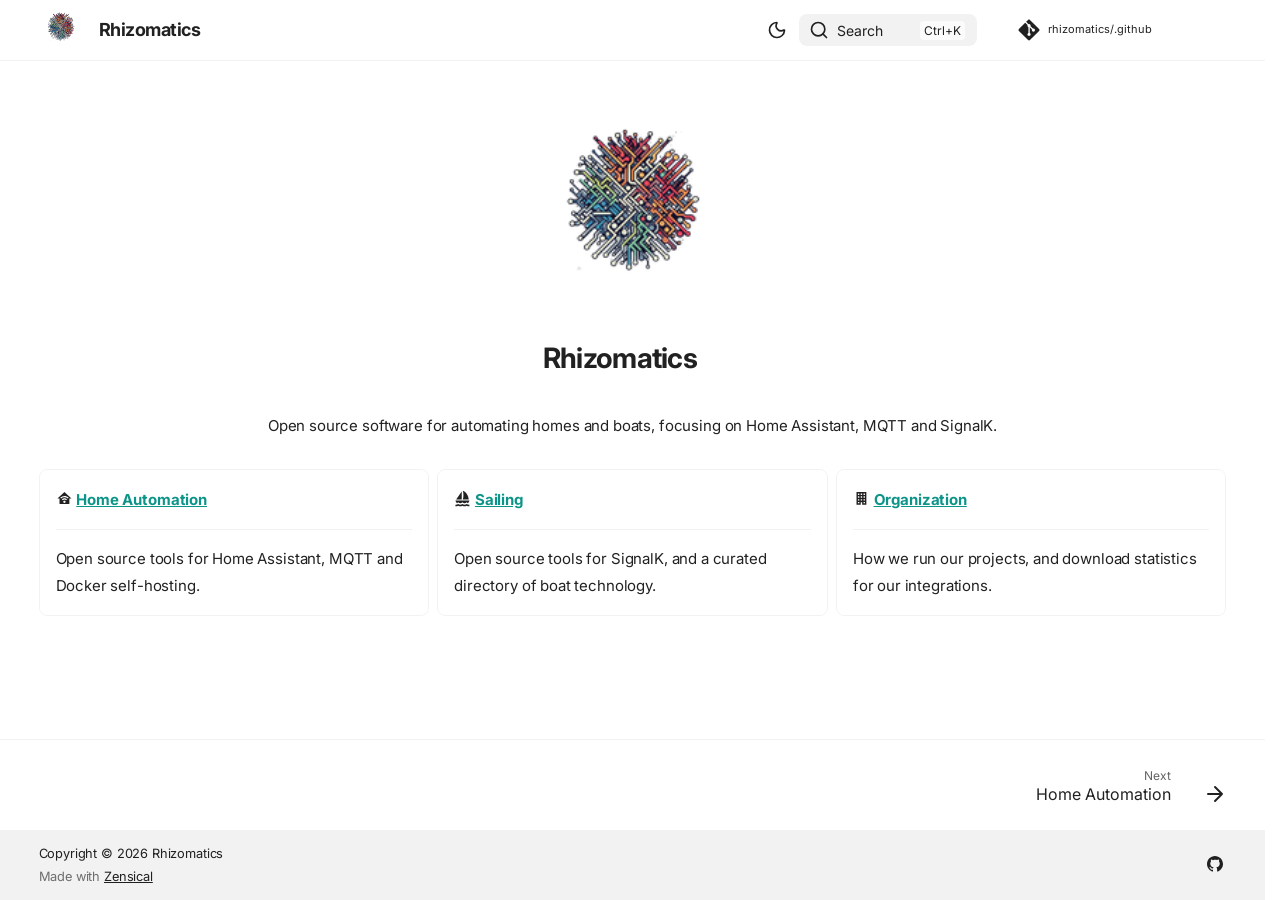
==== commit 5a89c539: "deploy: 8785fe9dc3e5c27cd513741efdeb76127c0eba5c" ====
--- a/index.html
+++ b/index.html
@@ -29,7 +29,7 @@
       
       
       <link rel="icon" href="./assets/images/rhizomatics-dark-icon.png">
-      <meta name="generator" content="zensical-0.0.71">
+      <meta name="generator" content="zensical-0.0.74">
     
     
       
@@ -40,7 +40,7 @@
       
         
       
-      <link rel="stylesheet" href="./assets/stylesheets/modern/main.e442bf79.min.css">
+      <link rel="stylesheet" href="./assets/stylesheets/modern/main.4ab2de0c.min.css">
       
         
           
@@ -141,9 +141,10 @@
   <img src="./assets/images/rhizomatics-logo.png" alt="Rhizomatics">
 
     </a>
-    <label class="md-header__button md-icon" for="__drawer" aria-label="Navigation">
+    <label class="md-header__button md-icon" for="__drawer">
       
       <svg xmlns="http://www.w3.org/2000/svg" fill="none" stroke="currentColor" stroke-linecap="round" stroke-linejoin="round" stroke-width="2" class="lucide lucide-menu" viewBox="0 0 24 24"><path d="M4 5h16M4 12h16M4 19h16"/></svg>
+      <span class="md-visually-hidden">Navigation</span>
     </label>
     <div class="md-header__title" data-md-component="header-title">
       <div class="md-header__ellipsis">
@@ -195,9 +196,10 @@
     
       
       
-        <label class="md-header__button md-icon" for="__search" aria-label="Search">
+        <label class="md-header__button md-icon" for="__search">
           
           <svg xmlns="http://www.w3.org/2000/svg" fill="none" stroke="currentColor" stroke-linecap="round" stroke-linejoin="round" stroke-width="2" class="lucide lucide-search" viewBox="0 0 24 24"><path d="m21 21-4.34-4.34"/><circle cx="11" cy="11" r="8"/></svg>
+          <span class="md-visually-hidden">Search</span>
         </label>
         <div class="md-search" data-md-component="search" role="dialog" aria-label="Search">
   <button type="button" class="md-search__button">
@@ -569,10 +571,10 @@
       
         
         
-      <script id="__config" type="application/json">{"annotate":null,"base":".","features":["navigation.instant","navigation.instant.prefetch","navigation.tracking","navigation.top","navigation.footer","content.code.copy","search.highlight"],"redirect":null,"search":"./assets/javascripts/workers/search.c47bb847.min.js","tags":null,"translations":{"clipboard.copied":"Copied to clipboard","clipboard.copy":"Copy to clipboard","clipboard.error":"Could not copy to clipboard","search.result.more.one":"1 more on this page","search.result.more.other":"# more on this page","search.result.none":"No matching documents","search.result.one":"1 matching document","search.result.other":"# matching documents","search.result.placeholder":"Type to start searching","search.result.term.missing":"Missing","select.version":"Select version"},"version":null}</script>
-    
-    
-      <script src="./assets/javascripts/bundle.a2388154.min.js"></script>
+      <script id="__config" type="application/json">{"annotate":null,"base":".","features":["navigation.instant","navigation.instant.prefetch","navigation.tracking","navigation.top","navigation.footer","content.code.copy","search.highlight"],"redirect":null,"search":"./assets/javascripts/workers/search.719e0d91.min.js","tags":null,"translations":{"clipboard.copied":"Copied to clipboard","clipboard.copy":"Copy to clipboard","clipboard.error":"Could not copy to clipboard","search.result.more.one":"1 more on this page","search.result.more.other":"# more on this page","search.result.none":"No matching documents","search.result.one":"1 matching document","search.result.other":"# matching documents","search.result.placeholder":"Type to start searching","search.result.term.missing":"Missing","select.version":"Select version"},"version":null}</script>
+    
+    
+      <script src="./assets/javascripts/bundle.d31f0ffa.min.js"></script>
       
     
   </body>
--- a/assets/stylesheets/modern/main.4ab2de0c.min.css
+++ b/assets/stylesheets/modern/main.4ab2de0c.min.css
@@ -0,0 +1,6 @@
+@charset "UTF-8";html{box-sizing:border-box;-webkit-text-size-adjust:none;-moz-text-size-adjust:none;text-size-adjust:none}*,:after,:before{box-sizing:inherit}@media(prefers-reduced-motion){*,:after,:before{transition:none!important}}body{margin:0;-webkit-font-smoothing:antialiased;-moz-osx-font-smoothing:grayscale;--md-text-font-family:var(--md-text-font, _),
+    -apple-system, BlinkMacSystemFont, Helvetica, Arial, sans-serif;--md-code-font-family:var(--md-code-font, _),
+    SFMono-Regular, Consolas, Menlo, monospace}.md-typeset code:not(.focus-visible),a,button,input,label{-webkit-tap-highlight-color:transparent}a{color:inherit;text-decoration:none}hr{box-sizing:initial;display:block;height:.05rem;padding:0;overflow:visible;border:0}small{font-size:80%}sub,sup{line-height:1em}img{border-style:none}table{border-spacing:0;border-collapse:initial}td,th{font-weight:400;vertical-align:top}button{padding:0;margin:0;font-family:inherit;font-size:inherit;background:#0000;border:0}input{border:0;outline:none}:root{--md-primary-fg-color:#4051b5;--md-primary-fg-color--light:#5d6cc0;--md-primary-fg-color--dark:#303fa1;--md-primary-bg-color:#fff;--md-primary-bg-color--light:#ffffffb3;--md-accent-fg-color:#526cfe;--md-accent-fg-color--transparent:#526cfe1a;--md-accent-bg-color:#fff;--md-accent-bg-color--light:#ffffffb3;--md-typeset-table-sort-icon:url("data:image/svg+xml;charset=utf-8,<svg xmlns='http://www.w3.org/2000/svg' fill='none' stroke='currentColor' stroke-linecap='round' stroke-linejoin='round' stroke-width='2' class='lucide lucide-arrow-down-up' viewBox='0 0 24 24'><path d='m3 16 4 4 4-4M7 20V4M21 8l-4-4-4 4M17 4v16'/></svg>");--md-typeset-table-sort-icon--asc:url("data:image/svg+xml;charset=utf-8,<svg xmlns='http://www.w3.org/2000/svg' fill='none' stroke='currentColor' stroke-linecap='round' stroke-linejoin='round' stroke-width='2' class='lucide lucide-arrow-down-narrow-wide' viewBox='0 0 24 24'><path d='m3 16 4 4 4-4M7 20V4M11 4h4M11 8h7M11 12h10'/></svg>");--md-typeset-table-sort-icon--desc:url("data:image/svg+xml;charset=utf-8,<svg xmlns='http://www.w3.org/2000/svg' fill='none' stroke='currentColor' stroke-linecap='round' stroke-linejoin='round' stroke-width='2' class='lucide lucide-arrow-up-narrow-wide' viewBox='0 0 24 24'><path d='m3 8 4-4 4 4M7 4v16M11 12h4M11 16h7M11 20h10'/></svg>");--md-typeset-preview-icon:url("data:image/svg+xml;charset=utf-8,<svg xmlns='http://www.w3.org/2000/svg' fill='none' stroke='currentColor' stroke-linecap='round' stroke-linejoin='round' stroke-width='2' class='lucide lucide-mouse-pointer-2' viewBox='0 0 24 24'><path d='M4.037 4.688a.495.495 0 0 1 .651-.651l16 6.5a.5.5 0 0 1-.063.947l-6.124 1.58a2 2 0 0 0-1.438 1.435l-1.579 6.126a.5.5 0 0 1-.947.063z'/></svg>")}[data-md-color-scheme=default]{color-scheme:light}[data-md-color-scheme=default] img[src$="#gh-dark-mode-only"],[data-md-color-scheme=default] img[src$="#only-dark"]{display:none}:root,[data-md-color-scheme=default]{--md-hue:225deg;--md-default-fg-color:#000000de;--md-default-fg-color--light:#0000008c;--md-default-fg-color--lighter:#00000052;--md-default-fg-color--lightest:#0000000d;--md-default-bg-color:#fff;--md-default-bg-color--light:#ffffffb3;--md-default-bg-color--lighter:#ffffff4d;--md-default-bg-color--lightest:#ffffff1f;--md-code-fg-color:#36464e;--md-code-bg-color:#f5f5f5;--md-code-bg-color--light:#f5f5f5b3;--md-code-bg-color--lighter:#f5f5f54d;--md-code-hl-color:#4287ff;--md-code-hl-color--light:#4287ff1a;--md-code-hl-number-color:#d52a2a;--md-code-hl-special-color:#db1457;--md-code-hl-function-color:#a846b9;--md-code-hl-constant-color:#6e59d9;--md-code-hl-keyword-color:#3f6ec6;--md-code-hl-string-color:#1c7d4d;--md-code-hl-name-color:var(--md-code-fg-color);--md-code-hl-operator-color:var(--md-default-fg-color--light);--md-code-hl-punctuation-color:var(--md-default-fg-color--light);--md-code-hl-comment-color:var(--md-default-fg-color--light);--md-code-hl-generic-color:var(--md-default-fg-color--light);--md-code-hl-variable-color:var(--md-default-fg-color--light);--md-typeset-color:var(--md-default-fg-color);--md-typeset-a-color:var(--md-primary-fg-color);--md-typeset-del-color:#f5503d26;--md-typeset-ins-color:#0bd57026;--md-typeset-kbd-color:#fafafa;--md-typeset-kbd-accent-color:#fff;--md-typeset-kbd-border-color:#b8b8b8;--md-typeset-mark-color:#ffff0080;--md-typeset-table-color:#0000001f;--md-typeset-table-color--light:#00000009;--md-admonition-fg-color:var(--md-default-fg-color);--md-admonition-bg-color:var(--md-default-bg-color);--md-warning-fg-color:#000000de;--md-warning-bg-color:#ff9;--md-shadow-z1:0 0.2rem 0.5rem #0000000d,
+    0 0 0.05rem #0000001a;--md-shadow-z2:0 0.2rem 0.5rem #0000001a,
+    0 0 0.05rem #00000040;--md-shadow-z3:0 0.2rem 0.5rem #0003,
+    0 0 0.05rem #00000059;--color-foreground:0 0 0;--color-background:255 255 255;--color-background-subtle:240 240 240;--color-backdrop:255 255 255}.md-icon svg{display:block;width:1.2rem;height:1.2rem;fill:currentcolor}.md-icon svg.lucide{fill:#0000;stroke:currentcolor}aside,body,input{font-family:var(--md-text-font-family);font-feature-settings:"kern","liga";color:var(--md-typeset-color)}code,kbd,pre{font-family:var(--md-code-font-family);font-feature-settings:"kern"}.md-typeset{font-size:.75rem;line-height:1.8;letter-spacing:-.01em;overflow-wrap:break-word;-webkit-print-color-adjust:exact;color-adjust:exact}@media print{.md-typeset{font-size:.68rem}.md-typeset code,.md-typeset kbd,.md-typeset pre{white-space:pre-wrap}}.md-typeset blockquote,.md-typeset dl,.md-typeset figure,.md-typeset ol,.md-typeset pre,.md-typeset ul{margin-top:1em;margin-bottom:1em}.md-typeset h1{margin:0 0 1.25em;font-size:1.875em;line-height:1.3;color:var(--md-default-fg-color)}.md-typeset h1,.md-typeset h2{font-weight:700;letter-spacing:-.025em}.md-typeset h2{margin:1.6em 0 .64em;font-size:1.5em;line-height:1.4}.md-typeset h3{margin:1.6em 0 .8em;font-size:1.25em;font-weight:700;line-height:1.5;letter-spacing:-.01em}.md-typeset h2+h3{margin-top:.8em}.md-typeset h4{margin:1em 0;font-weight:700;letter-spacing:-.01em}.md-typeset h5,.md-typeset h6{margin:1.25em 0;font-size:.8em;font-weight:700;color:var(--md-default-fg-color--light);letter-spacing:-.01em}.md-typeset h5{text-transform:uppercase}.md-typeset h5 code{text-transform:none}.md-typeset hr{display:flow-root;margin:1.5em 0;border-bottom:.05rem solid var(--md-default-fg-color--lightest)}.md-typeset a{color:var(--md-typeset-a-color);text-decoration:underline;word-break:break-word}.md-typeset a,.md-typeset a:before{transition:color 125ms}.md-typeset a:focus,.md-typeset a:hover{color:var(--md-accent-fg-color)}.md-typeset a:focus code,.md-typeset a:hover code{color:var(--md-accent-fg-color);background-color:var(--md-accent-fg-color--transparent)}.md-typeset a code{color:var(--md-typeset-a-color)}.md-typeset a.focus-visible{outline-color:var(--md-accent-fg-color);outline-offset:.2rem}.md-typeset code,.md-typeset kbd,.md-typeset pre{font-variant-ligatures:none;color:var(--md-code-fg-color);direction:ltr;transition:background-color 125ms}.md-typeset code{padding:.2em .4em;font-size:.8533333333em;word-break:break-word;background-color:var(--md-code-bg-color);border-radius:.2rem;-webkit-box-decoration-break:clone;box-decoration-break:clone;transition:color 125ms,background-color 125ms}.md-typeset code:not(.focus-visible){outline:none}.md-typeset pre{position:relative;display:flow-root;line-height:1.5}.md-typeset pre>code{display:block;padding:.8203125em 1.25em;margin:0;overflow:auto;word-break:normal;touch-action:auto;scrollbar-color:var(--md-default-fg-color--lighter) #0000;scrollbar-width:thin;border-radius:.4rem;outline-color:var(--md-accent-fg-color);box-shadow:none;-webkit-box-decoration-break:slice;box-decoration-break:slice}.md-typeset pre>code:hover{scrollbar-color:var(--md-accent-fg-color) #0000}.md-typeset pre>code::-webkit-scrollbar{width:.2rem;height:.2rem}.md-typeset pre>code::-webkit-scrollbar-thumb{background-color:var(--md-default-fg-color--lighter)}.md-typeset pre>code::-webkit-scrollbar-thumb:hover{background-color:var(--md-accent-fg-color)}.md-typeset kbd{display:inline-block;padding:0 .6666666667em;font-size:.75em;color:var(--md-default-fg-color);word-break:break-word;vertical-align:text-top;border-radius:.2rem;background-color:var(--md-default-bg-color);box-shadow:0 0 0 .05rem var(--md-typeset-kbd-border-color),0 .15rem 0 var(--md-typeset-kbd-border-color)}.md-typeset mark{color:inherit;word-break:break-word;background-color:var(--md-typeset-mark-color);-webkit-box-decoration-break:clone;box-decoration-break:clone}.md-typeset abbr{text-decoration:none;cursor:help;border-bottom:.05rem dotted var(--md-default-fg-color--light)}.md-typeset [data-preview]{position:relative}[dir=ltr] .md-typeset [data-preview]:after{margin-left:.125em}[dir=rtl] .md-typeset [data-preview]:after{margin-right:.125em}.md-typeset [data-preview]:after{display:inline-block;width:.8em;height:.8em;vertical-align:text-top;content:"";background-color:currentcolor;-webkit-mask-image:var(--md-typeset-preview-icon);mask-image:var(--md-typeset-preview-icon);-webkit-mask-repeat:no-repeat;mask-repeat:no-repeat;-webkit-mask-size:contain;mask-size:contain;transition:background-color 125ms}.md-typeset small{opacity:.75}[dir=ltr] .md-typeset sub,[dir=ltr] .md-typeset sup{margin-left:.078125em}[dir=rtl] .md-typeset sub,[dir=rtl] .md-typeset sup{margin-right:.078125em}[dir=ltr] .md-typeset blockquote{padding-left:.6rem;border-left:.2rem solid var(--md-default-fg-color--lighter)}[dir=rtl] .md-typeset blockquote{padding-right:.6rem;border-right:.2rem solid var(--md-default-fg-color--lighter)}.md-typeset blockquote{margin-left:0;margin-right:0;color:var(--md-default-fg-color--light)}.md-typeset ul{list-style-type:disc}.md-typeset ul[type]{list-style-type:revert-layer}[dir=ltr] .md-typeset ol,[dir=ltr] .md-typeset ol li ol,[dir=ltr] .md-typeset ol li ul,[dir=ltr] .md-typeset ul,[dir=ltr] .md-typeset ul li ol,[dir=ltr] .md-typeset ul li ul{margin-left:.625em}[dir=rtl] .md-typeset ol,[dir=rtl] .md-typeset ol li ol,[dir=rtl] .md-typeset ol li ul,[dir=rtl] .md-typeset ul,[dir=rtl] .md-typeset ul li ol,[dir=rtl] .md-typeset ul li ul{margin-right:.625em}.md-typeset ol,.md-typeset ul{padding:0}.md-typeset ol:not([hidden]),.md-typeset ul:not([hidden]){display:flow-root}.md-typeset ol ol,.md-typeset ul ol{list-style-type:lower-alpha}.md-typeset ol ol ol,.md-typeset ul ol ol{list-style-type:lower-roman}.md-typeset ol ol ol ol,.md-typeset ul ol ol ol{list-style-type:upper-alpha}.md-typeset ol ol ol ol ol,.md-typeset ul ol ol ol ol{list-style-type:upper-roman}.md-typeset ol[type],.md-typeset ul[type]{list-style-type:revert-layer}[dir=ltr] .md-typeset ol li,[dir=ltr] .md-typeset ul li{margin-left:1.25em}[dir=rtl] .md-typeset ol li,[dir=rtl] .md-typeset ul li{margin-right:1.25em}.md-typeset ol li,.md-typeset ul li{margin-bottom:.5em}.md-typeset ol li blockquote,.md-typeset ol li p,.md-typeset ul li blockquote,.md-typeset ul li p{margin:.5em 0}.md-typeset ol li:last-child,.md-typeset ul li:last-child{margin-bottom:0}.md-typeset ol li ol,.md-typeset ol li ul,.md-typeset ul li ol,.md-typeset ul li ul{margin-top:.5em;margin-bottom:.5em}[dir=ltr] .md-typeset dd{margin-left:1.875em}[dir=rtl] .md-typeset dd{margin-right:1.875em}.md-typeset dd{margin-top:1em;margin-bottom:1.5em}.md-typeset img,.md-typeset svg,.md-typeset video{max-width:100%;height:auto}.md-typeset img[align=left]{margin:1em 1em 1em 0}.md-typeset img[align=right]{margin:1em 0 1em 1em}.md-typeset img[align]:only-child{margin-top:0}.md-typeset figure{display:flow-root;width:fit-content;max-width:100%;margin:1em auto;text-align:center}.md-typeset figure img{display:block;margin:0 auto}.md-typeset figcaption{max-width:24rem;margin:1em auto;font-style:italic}.md-typeset iframe{max-width:100%}.md-typeset table:not([class]){display:inline-block;max-width:100%;overflow:auto;font-size:.64rem;touch-action:auto;background-color:var(--md-default-bg-color);border:.05rem solid var(--md-typeset-table-color);border-radius:.1rem}@media print{.md-typeset table:not([class]){display:table}}.md-typeset table:not([class])+*{margin-top:1.5em}.md-typeset table:not([class]) td>:first-child,.md-typeset table:not([class]) th>:first-child{margin-top:0}.md-typeset table:not([class]) td>:last-child,.md-typeset table:not([class]) th>:last-child{margin-bottom:0}.md-typeset table:not([class]) td:not([align]),.md-typeset table:not([class]) th:not([align]){text-align:left}[dir=rtl] .md-typeset table:not([class]) td:not([align]),[dir=rtl] .md-typeset table:not([class]) th:not([align]){text-align:right}.md-typeset table:not([class]) th{min-width:5rem;padding:.9375em 1.25em;font-weight:700;vertical-align:top}.md-typeset table:not([class]) td{padding:.9375em 1.25em;vertical-align:top;border-top:.05rem solid var(--md-typeset-table-color)}.md-typeset table:not([class]) tbody tr{transition:background-color 125ms}.md-typeset table:not([class]) tbody tr:hover{background-color:var(--md-typeset-table-color--light);box-shadow:0 .05rem 0 var(--md-default-bg-color) inset}.md-typeset table:not([class]) a{word-break:normal}.md-typeset table th[role=columnheader]{cursor:pointer}[dir=ltr] .md-typeset table th[role=columnheader]:after{margin-left:.5em}[dir=rtl] .md-typeset table th[role=columnheader]:after{margin-right:.5em}.md-typeset table th[role=columnheader]:after{display:inline-block;width:1.2em;height:1.2em;vertical-align:text-bottom;content:"";-webkit-mask-image:var(--md-typeset-table-sort-icon);mask-image:var(--md-typeset-table-sort-icon);-webkit-mask-repeat:no-repeat;mask-repeat:no-repeat;-webkit-mask-size:contain;mask-size:contain;transition:background-color 125ms}.md-typeset table th[role=columnheader]:hover:after{background-color:var(--md-default-fg-color--lighter)}.md-typeset table th[role=columnheader][aria-sort=ascending]:after{background-color:var(--md-default-fg-color--light);-webkit-mask-image:var(--md-typeset-table-sort-icon--asc);mask-image:var(--md-typeset-table-sort-icon--asc)}.md-typeset table th[role=columnheader][aria-sort=descending]:after{background-color:var(--md-default-fg-color--light);-webkit-mask-image:var(--md-typeset-table-sort-icon--desc);mask-image:var(--md-typeset-table-sort-icon--desc)}.md-typeset__scrollwrap{margin:1em -.8rem;overflow-x:auto;touch-action:auto}.md-typeset__table{display:inline-block;padding:0 .8rem;margin-bottom:.5em}@media print{.md-typeset__table{display:block}}html .md-typeset__table table{display:table;width:100%;margin:0;overflow:hidden}@media screen and (max-width:44.984375em){.md-content__inner>pre{margin:1em -.8rem}.md-content__inner>pre code{border-radius:0}}.md-typeset .md-author{position:relative;display:block;flex-shrink:0;width:1.6rem;height:1.6rem;overflow:hidden;border-radius:100%;transition:color 125ms,transform 125ms}.md-typeset .md-author img{display:block}.md-typeset .md-author--more{font-size:.6rem;font-weight:700;line-height:1.6rem;color:var(--md-default-fg-color--lighter);text-align:center;background:var(--md-default-fg-color--lightest)}.md-typeset .md-author--long{width:2.4rem;height:2.4rem}.md-typeset a.md-author{transform:scale(1)}.md-typeset a.md-author img{filter:grayscale(100%) opacity(75%);border-radius:100%;transition:filter 125ms}.md-typeset a.md-author:focus,.md-typeset a.md-author:hover{z-index:1;transform:scale(1.1)}.md-typeset a.md-author:focus img,.md-typeset a.md-author:hover img{filter:grayscale(0)}.md-banner{overflow:auto;color:var(--md-default-fg-color);background-color:var(--md-accent-fg-color--transparent)}@media print{.md-banner{display:none}}.md-banner--warning{color:var(--md-warning-fg-color);background-color:var(--md-warning-bg-color)}.md-banner__inner{padding:0 .8rem;margin:.6rem auto;font-size:.7rem}[dir=ltr] .md-banner__button{float:right}[dir=rtl] .md-banner__button{float:left}.md-banner__button{color:inherit;cursor:pointer;transition:opacity .25s}.no-js .md-banner__button{display:none}.md-banner__button:hover{opacity:.7}html{height:100%;overflow-x:hidden;font-size:125%;scrollbar-gutter:stable}@media screen and (min-width:100em){html{font-size:137.5%}}@media screen and (min-width:125em){html{font-size:150%}}body{position:relative;display:flex;flex-direction:column;width:100%;min-height:100%;font-size:.5rem;background-color:var(--md-default-bg-color)}@media print{body{display:block}}@media screen and (max-width:59.984375em){body[data-md-scrolllock]{position:fixed}}.md-grid{max-width:61rem;margin-left:auto;margin-right:auto}.md-container{display:flex;flex-grow:1;flex-direction:column}@media print{.md-container{display:block}}.md-main{flex-grow:1}.md-main__inner{display:flex;height:100%;margin-top:1.5rem}.md-ellipsis{overflow:hidden;text-overflow:ellipsis}.md-toggle{display:none}.md-option{position:absolute;width:0;height:0;opacity:0}.md-option:checked+label:not([hidden]){display:block}.md-option.focus-visible+label{outline-style:auto;outline-color:var(--md-accent-fg-color)}.md-skip{position:fixed;z-index:-1;padding:.3rem .5rem;margin:.5rem;font-size:.64rem;color:var(--md-default-bg-color);background-color:var(--md-default-fg-color);border-radius:.1rem;outline-color:var(--md-accent-fg-color);opacity:0;transform:translateY(.4rem)}.md-skip:focus{z-index:10;opacity:1;transition:transform .25s cubic-bezier(.4,0,.2,1),opacity 175ms 75ms;transform:translateY(0)}.md-visually-hidden{position:absolute;width:1px;height:1px;margin:-1px;overflow:hidden;clip:rect(0,0,0,0);clip-path:inset(50%);white-space:nowrap;border:0}@page{margin:25mm}:root{--md-clipboard-icon:url("data:image/svg+xml;charset=utf-8,<svg xmlns='http://www.w3.org/2000/svg' fill='none' stroke='currentColor' stroke-linecap='round' stroke-linejoin='round' stroke-width='2' class='lucide lucide-clipboard-copy' viewBox='0 0 24 24'><rect width='8' height='4' x='8' y='2' rx='1' ry='1'/><path d='M8 4H6a2 2 0 0 0-2 2v14a2 2 0 0 0 2 2h12a2 2 0 0 0 2-2v-2M16 4h2a2 2 0 0 1 2 2v4M21 14H11'/><path d='m15 10-4 4 4 4'/></svg>");--md-code-select-icon:url("data:image/svg+xml;charset=utf-8,<svg xmlns='http://www.w3.org/2000/svg' fill='none' stroke='currentColor' stroke-linecap='round' stroke-linejoin='round' stroke-width='2' class='lucide lucide-scan' viewBox='0 0 24 24'><path d='M3 7V5a2 2 0 0 1 2-2h2M17 3h2a2 2 0 0 1 2 2v2M21 17v2a2 2 0 0 1-2 2h-2M7 21H5a2 2 0 0 1-2-2v-2'/></svg>");--md-code-copy-icon:url("data:image/svg+xml;charset=utf-8,<svg xmlns='http://www.w3.org/2000/svg' fill='none' stroke='currentColor' stroke-linecap='round' stroke-linejoin='round' stroke-width='2' class='lucide lucide-clipboard-copy' viewBox='0 0 24 24'><rect width='8' height='4' x='8' y='2' rx='1' ry='1'/><path d='M8 4H6a2 2 0 0 0-2 2v14a2 2 0 0 0 2 2h12a2 2 0 0 0 2-2v-2M16 4h2a2 2 0 0 1 2 2v4M21 14H11'/><path d='m15 10-4 4 4 4'/></svg>")}.md-clipboard{z-index:1;width:1.5em;height:1.5em;color:var(--md-default-fg-color--lightest);cursor:pointer;border-radius:.1rem;outline-color:var(--md-accent-fg-color);outline-offset:.1rem;transition:color .25s}@media print{.md-clipboard{display:none}}.md-clipboard:not(.focus-visible){outline:none;-webkit-tap-highlight-color:transparent}:hover>.md-clipboard{color:var(--md-default-fg-color--light)}.md-clipboard:focus,.md-clipboard:hover{color:var(--md-accent-fg-color)}.md-clipboard:after{display:block;width:1.125em;height:1.125em;margin:0 auto;content:"";background-color:currentcolor;-webkit-mask-image:var(--md-clipboard-icon);mask-image:var(--md-clipboard-icon);-webkit-mask-repeat:no-repeat;mask-repeat:no-repeat;-webkit-mask-position:center;mask-position:center;-webkit-mask-size:contain;mask-size:contain}.md-clipboard--inline{cursor:pointer}.md-clipboard--inline code{transition:color .25s,background-color .25s}.md-clipboard--inline:focus code,.md-clipboard--inline:hover code{color:var(--md-accent-fg-color);background-color:var(--md-accent-fg-color--transparent)}.md-typeset .md-code__content{display:grid}.md-code__nav{position:absolute;top:.25em;right:.25em;z-index:1;display:flex;gap:.2rem;padding:.2rem;background-color:var(--md-code-bg-color--lighter);border-radius:.1rem;transition:background-color .25s}:hover>.md-code__nav{background-color:var(--md-code-bg-color--light)}.md-code__button{display:block;width:1.5em;height:1.5em;color:var(--md-default-fg-color--lightest);cursor:pointer;outline-color:var(--md-accent-fg-color);outline-offset:.1rem;transition:color .25s}:hover>*>.md-code__button{color:var(--md-default-fg-color--light)}.md-code__button.focus-visible,.md-code__button:hover{color:var(--md-accent-fg-color)}.md-code__button--active{color:var(--md-default-fg-color)!important}.md-code__button:after{display:block;width:1.125em;height:1.125em;margin:0 auto;content:"";background-color:currentcolor;-webkit-mask-repeat:no-repeat;mask-repeat:no-repeat;-webkit-mask-position:center;mask-position:center;-webkit-mask-size:contain;mask-size:contain}.md-code__button[data-md-type=select]:after{-webkit-mask-image:var(--md-code-select-icon);mask-image:var(--md-code-select-icon)}.md-code__button[data-md-type=copy]:after{-webkit-mask-image:var(--md-code-copy-icon);mask-image:var(--md-code-copy-icon)}@keyframes consent{0%{opacity:0;transform:translateY(100%)}to{opacity:1;transform:translateY(0)}}@keyframes overlay{0%{opacity:0}to{opacity:1}}.md-consent__overlay{position:fixed;top:0;z-index:5;width:100%;height:100%;background-color:var(--md-default-bg-color--light);-webkit-backdrop-filter:blur(.2rem);backdrop-filter:blur(.2rem);opacity:1;animation:overlay .35s both}.md-consent__inner{position:fixed;bottom:0;z-index:5;display:flex;justify-content:center;width:100%;max-height:100%;padding:0}.md-consent__form{padding-left:1.2rem;padding-right:1.2rem;margin:.4rem;overflow:auto;background-color:var(--md-default-bg-color);border:0;border-radius:.8rem;box-shadow:var(--md-shadow-z3);animation:consent .5s cubic-bezier(.1,.7,.1,1) both}.md-consent__settings{display:none;margin:1em 0}input:checked+.md-consent__settings{display:block}.md-consent__controls{margin-bottom:.8rem;line-height:1.2}.md-typeset .md-consent__controls .md-button{display:inline}@media screen and (max-width:44.984375em){.md-typeset .md-consent__controls .md-button{display:block;width:100%;margin-top:.4rem;text-align:center}}.md-consent label{cursor:pointer}.md-content{flex-grow:1;min-width:0}.md-content__inner{padding-top:.7rem;margin:0 .8rem 1.2rem}@media screen and (min-width:76.25em){[dir=ltr] .md-sidebar--primary:not([hidden])~.md-content>.md-content__inner,[dir=rtl] .md-sidebar--secondary:not([hidden])~.md-content>.md-content__inner{margin-left:1.2rem}[dir=ltr] .md-sidebar--secondary:not([hidden])~.md-content>.md-content__inner,[dir=rtl] .md-sidebar--primary:not([hidden])~.md-content>.md-content__inner{margin-right:1.2rem}}.md-content__inner:before{display:block;height:.4rem;content:""}.md-content__inner>:last-child{margin-bottom:0}.no-js .md-content__button[data-md-copy-url]{display:none}.md-content__button[data-md-copy-url]:disabled{cursor:wait;opacity:.5}[dir=ltr] .md-content__button{float:right;margin-left:.4rem}[dir=rtl] .md-content__button{float:left;margin-right:.4rem}.md-content__button{display:flex;padding:.3rem;margin-top:.2rem;background-color:var(--md-default-fg-color--lightest);border-radius:.4rem}@media print{.md-content__button{display:none}}.md-typeset .md-content__button{color:var(--md-default-fg-color);transition:color .25s,background-color .25s}.md-typeset .md-content__button svg{opacity:.5;transition:opacity .25s}.md-typeset .md-content__button:focus,.md-typeset .md-content__button:hover{color:var(--md-accent-fg-color);background-color:var(--md-accent-fg-color--transparent)}.md-typeset .md-content__button:focus svg,.md-typeset .md-content__button:hover svg{opacity:1}.md-content__button svg{width:.9rem;height:.9rem}[dir=rtl] .md-content__button svg{transform:scaleX(-1)}.md-content__button svg.lucide{fill:#0000;stroke:currentcolor}.md-typeset .zensical-draft-marker{display:table;padding:.2rem .6rem;margin-bottom:.8rem;font-size:.6rem;font-weight:700;line-height:1.5;letter-spacing:.05em;color:#fff;background-color:#c62828;border-radius:49.95rem}[dir=ltr] .md-dialog{right:.8rem}[dir=rtl] .md-dialog{left:.8rem}.md-dialog{position:fixed;bottom:.8rem;z-index:4;min-width:11.1rem;padding:.4rem 1.2rem;pointer-events:none;background-color:var(--md-accent-fg-color);border-radius:1.2rem;box-shadow:var(--md-shadow-z3);opacity:0;transition:transform 0s .4s,opacity .4s;transform:translateY(100%)}@media print{.md-dialog{display:none}}.md-dialog--active{pointer-events:auto;opacity:1;transition:transform .4s cubic-bezier(.075,.85,.175,1),opacity .4s;transform:translateY(0)}.md-dialog__inner{font-size:.7rem;color:var(--md-default-bg-color)}.md-feedback{margin:2em 0 1em;text-align:center}.md-feedback fieldset{padding:0;margin:0;border:none}.md-feedback__title{margin:1em auto;font-weight:700}.md-feedback__inner{position:relative}.md-feedback__list{position:relative;display:flex;flex-wrap:wrap;place-content:baseline center}.md-feedback__list:hover .md-icon:not(:disabled){color:var(--md-default-fg-color--lighter)}:disabled .md-feedback__list{min-height:1.8rem}.md-feedback__icon{flex-shrink:0;margin:0 .1rem;color:var(--md-default-fg-color--light);cursor:pointer;transition:color 125ms}.md-feedback__icon:not(:disabled).md-icon:hover{color:var(--md-accent-fg-color)}.md-feedback__icon:disabled{color:var(--md-default-fg-color--lightest);pointer-events:none}.md-feedback__note{position:relative;opacity:0;transition:transform .4s cubic-bezier(.1,.7,.1,1),opacity .15s;transform:translateY(.4rem)}.md-feedback__note>*{max-width:16rem;margin:0 auto}:disabled .md-feedback__note{opacity:1;transform:translateY(0)}@media print{.md-feedback,.md-footer{display:none}}.md-footer{color:var(--md-default-fg-color);background-color:var(--md-default-bg-color);border-top:.05rem solid var(--md-default-fg-color--lightest)}.md-footer__inner{justify-content:space-between;padding:.2rem;overflow:auto}.md-footer__inner:not([hidden]){display:flex}.md-footer__link{display:flex;flex-grow:.01;align-items:end;max-width:100%;margin-top:1rem;margin-bottom:.4rem;overflow:hidden;outline-color:var(--md-accent-fg-color);transition:opacity .25s}.md-footer__link:focus,.md-footer__link:hover{opacity:.7}[dir=rtl] .md-footer__link svg{transform:scaleX(-1)}@media screen and (max-width:44.984375em){.md-footer__link--prev{flex-shrink:0}.md-footer__link--prev .md-footer__title{display:none}}[dir=ltr] .md-footer__link--next{margin-left:auto}.md-footer__link--next{text-align:right}[dir=rtl] .md-footer__link--next{margin-right:auto;text-align:left}.md-footer__title{flex-grow:1;max-width:calc(100% - 2.4rem);padding:0 1rem;margin-bottom:.7rem;font-size:.8rem;white-space:nowrap}.md-footer__button{padding:.4rem;margin:.2rem}.md-footer__direction{font-size:.6rem;opacity:.7}.md-footer-meta,.md-typeset .md-button{background-color:var(--md-default-fg-color--lightest)}.md-footer-meta__inner{display:flex;flex-wrap:wrap;justify-content:space-between;padding:.2rem}html .md-footer-meta.md-typeset a:not(:focus,:hover){color:var(--md-default-fg-color)}.md-copyright{width:100%;padding:.4rem 0;margin:auto .6rem;font-size:.64rem;color:var(--md-default-fg-color--light)}.md-copyright__highlight{color:var(--md-default-fg-color)}.md-social{display:inline-flex;gap:.2rem;padding:.2rem 0 .6rem;margin:0 .4rem}@media screen and (min-width:45em){.md-copyright{width:auto}.md-social{padding:.6rem 0}}.md-social__link{display:inline-block;width:1.6rem;height:1.6rem;text-align:center}.md-social__link:before{line-height:1.9}.md-social__link svg{max-height:.8rem;vertical-align:-25%;fill:currentcolor}.md-social__link svg.lucide{fill:#0000;stroke:currentcolor}.md-typeset .md-button{display:inline-block;padding:.625em 2em;font-size:.875em;font-weight:700;color:var(--md-default-fg-color--light);text-decoration:none;cursor:pointer;border-radius:1.2rem;transition:color 125ms,background-color 125ms,opacity 125ms}.md-typeset .md-button.focus-visible{outline-offset:0}.md-typeset .md-button:focus,.md-typeset .md-button:hover{color:var(--md-default-fg-color--light);opacity:.8}.md-typeset .md-button--primary{color:var(--md-primary-bg-color);background-color:var(--md-primary-fg-color)}.md-typeset .md-button--primary:focus,.md-typeset .md-button--primary:hover{color:var(--md-primary-bg-color);opacity:.8}[dir=ltr] .md-typeset .md-input,[dir=rtl] .md-typeset .md-input{border-top-left-radius:.1rem}[dir=ltr] .md-typeset .md-input,[dir=rtl] .md-typeset .md-input{border-top-right-radius:.1rem}.md-typeset .md-input{height:1.8rem;padding:0 .6rem;font-size:.8rem;border-bottom:.1rem solid var(--md-default-fg-color--lighter);box-shadow:var(--md-shadow-z1);transition:border .25s,box-shadow .25s}.md-typeset .md-input:focus,.md-typeset .md-input:hover{border-bottom-color:var(--md-accent-fg-color);box-shadow:var(--md-shadow-z2)}.md-typeset .md-input--stretch{width:100%}.md-header{position:sticky;left:0;right:0;top:0;z-index:4;display:block;color:var(--md-default-fg-color);background-color:var(--md-default-bg-color--light);-webkit-backdrop-filter:blur(.4rem);backdrop-filter:blur(.4rem)}@media print{.md-header{display:none}}.md-header[hidden]{transition:transform .25s cubic-bezier(.8,0,.6,1);transform:translateY(-100%)}.md-header--shadow{box-shadow:0 .05rem 0 var(--md-default-fg-color--lightest);transition:transform .25s cubic-bezier(.1,.7,.1,1)}.md-header__inner{display:flex;align-items:center;padding:0 .4rem}.md-header__button{position:relative;z-index:1;padding:.4rem;margin:.2rem;color:currentcolor;vertical-align:middle;cursor:pointer;outline-color:var(--md-accent-fg-color);transition:opacity .25s}.md-header__button:hover{opacity:.7}.md-header__button:not([hidden]){display:inline-block}.md-header__button:not(.focus-visible){outline:none;-webkit-tap-highlight-color:transparent}.md-header__button.md-logo{padding:.4rem;margin:.2rem}@media screen and (max-width:76.234375em){.md-header__button.md-logo{display:none}}.md-header__button.md-logo img,.md-header__button.md-logo svg{display:block;width:auto;height:1.2rem;fill:currentcolor}.md-header__button.md-logo img.lucide,.md-header__button.md-logo svg.lucide{fill:#0000;stroke:currentcolor}@media screen and (min-width:60em){.md-header__button[for=__search]{display:none}}.no-js .md-header__button[for=__search]{display:none}[dir=rtl] .md-header__button[for=__search] svg{transform:scaleX(-1)}@media screen and (min-width:76.25em){.md-header__button[for=__drawer]{display:none}}.md-header__topic{position:absolute;display:flex;max-width:100%;white-space:nowrap;transition:transform .4s cubic-bezier(.1,.7,.1,1),opacity .15s}.md-header__topic+.md-header__topic{z-index:-1;pointer-events:none;opacity:0;transition:transform .4s cubic-bezier(1,.7,.1,.1),opacity .15s;transform:translateX(1.25rem)}[dir=rtl] .md-header__topic+.md-header__topic{transform:translateX(-1.25rem)}.md-draft,.md-header__topic:first-child{font-weight:700}.md-header__title{flex-grow:1;height:2.4rem;margin-left:.4rem;margin-right:.4rem;font-size:.9rem;line-height:2.4rem;letter-spacing:-.025em}.md-header__title--active .md-header__topic{z-index:-1;pointer-events:none;opacity:0;transition:transform .4s cubic-bezier(1,.7,.1,.1),opacity .15s;transform:translateX(-1.25rem)}[dir=rtl] .md-header__title--active .md-header__topic{transform:translateX(1.25rem)}.md-header__title--active .md-header__topic+.md-header__topic{z-index:0;pointer-events:auto;opacity:1;transition:transform .4s cubic-bezier(.1,.7,.1,1),opacity .15s;transform:translateX(0)}.md-header__title>.md-header__ellipsis{position:relative;width:100%;height:100%}.md-header__option{display:flex;flex-shrink:0;max-width:100%;white-space:nowrap}.md-header__option>input{bottom:0}.md-header__source{display:none}@media screen and (min-width:60em){[dir=ltr] .md-header__source{margin-left:1rem}[dir=rtl] .md-header__source{margin-right:1rem}.md-header__source{display:block;width:11.5rem;max-width:11.5rem}}@media screen and (min-width:76.25em){[dir=ltr] .md-header__source{margin-left:1.4rem}[dir=rtl] .md-header__source{margin-right:1.4rem}}.md-header .md-icon svg{width:1rem;height:1rem}.md-meta{font-size:.7rem;line-height:1.3;color:var(--md-default-fg-color--light)}.md-meta__list{display:inline-flex;flex-wrap:wrap;padding:0;margin:0;list-style:none}.md-meta__item:not(:last-child):after{margin-left:.2rem;margin-right:.2rem;content:"·"}.md-meta__link{color:var(--md-typeset-a-color)}.md-meta__link:focus,.md-meta__link:hover{color:var(--md-accent-fg-color)}.md-draft{display:inline-block;padding-left:.5714285714em;padding-right:.5714285714em;color:#fff;background-color:#ff1744;border-radius:.125em}:root{--md-nav-icon--next:url("data:image/svg+xml;charset=utf-8,<svg xmlns='http://www.w3.org/2000/svg' fill='none' stroke='currentColor' stroke-linecap='round' stroke-linejoin='round' stroke-width='2' class='lucide lucide-chevron-right' viewBox='0 0 24 24'><path d='m9 18 6-6-6-6'/></svg>");--md-path-icon:url("data:image/svg+xml;charset=utf-8,<svg xmlns='http://www.w3.org/2000/svg' fill='none' stroke='currentColor' stroke-linecap='round' stroke-linejoin='round' stroke-width='2' class='lucide lucide-chevron-right' viewBox='0 0 24 24'><path d='m9 18 6-6-6-6'/></svg>");--md-post-pin-icon:url("data:image/svg+xml;charset=utf-8,<svg xmlns='http://www.w3.org/2000/svg' fill='none' stroke='currentColor' stroke-linecap='round' stroke-linejoin='round' stroke-width='2' class='lucide lucide-pin' viewBox='0 0 24 24'><path d='M12 17v5M9 10.76a2 2 0 0 1-1.11 1.79l-1.78.9A2 2 0 0 0 5 15.24V16a1 1 0 0 0 1 1h12a1 1 0 0 0 1-1v-.76a2 2 0 0 0-1.11-1.79l-1.78-.9A2 2 0 0 1 15 10.76V7a1 1 0 0 1 1-1 2 2 0 0 0 0-4H8a2 2 0 0 0 0 4 1 1 0 0 1 1 1z'/></svg>");--md-progress-value:0;--md-progress-delay:400ms;--md-search-icon:url("data:image/svg+xml;charset=utf-8,<svg xmlns='http://www.w3.org/2000/svg' fill='none' stroke='currentColor' stroke-linecap='round' stroke-linejoin='round' stroke-width='2' class='lucide lucide-search' viewBox='0 0 24 24'><path d='m21 21-4.34-4.34'/><circle cx='11' cy='11' r='8'/></svg>");--md-toc-icon:url("data:image/svg+xml;charset=utf-8,<svg xmlns='http://www.w3.org/2000/svg' fill='none' stroke='currentColor' stroke-linecap='round' stroke-linejoin='round' stroke-width='2' class='lucide lucide-text-align-start' viewBox='0 0 24 24'><path d='M21 5H3M15 12H3M17 19H3'/></svg>")}.md-nav{font-size:.7rem;line-height:1.3;transition:max-height .25s cubic-bezier(.86,0,.07,1)}.md-nav .md-nav__title{display:none}.md-nav__list{display:flex;flex-direction:column;gap:.2rem;padding:0;margin:0;list-style:none}[dir=ltr] .md-nav__list .md-nav__list{margin-left:.6rem}[dir=rtl] .md-nav__list .md-nav__list{margin-right:.6rem}.md-nav__item--nested .md-nav__list:after,.md-nav__item--nested .md-nav__list:before{display:block;height:0;content:" "}.md-nav__link{display:flex;gap:.6rem;align-items:flex-start;padding:.35rem .8rem;margin-left:.2rem;margin-right:.2rem;cursor:pointer;border-radius:.4rem;transition:color .25s,background-color .25s}.md-nav__link .md-nav__link{margin:0}.md-nav__link--passed,.md-nav__link--passed code{color:var(--md-default-fg-color--light)}.md-nav__item .md-nav__link--active{font-weight:500}.md-nav--primary .md-nav__item .md-nav__link--active{color:var(--md-accent-fg-color);background:var(--md-accent-fg-color--transparent)}.md-nav__item .md-nav__link--active,.md-nav__item .md-nav__link--active code{color:var(--md-typeset-a-color)}.md-nav__item .md-nav__link--active code svg,.md-nav__item .md-nav__link--active svg{opacity:1}[dir=ltr] .md-nav__item--nested>.md-nav__link:not(.md-nav__container){padding-right:.35rem}[dir=rtl] .md-nav__item--nested>.md-nav__link:not(.md-nav__container){padding-left:.35rem}.md-nav__link .md-ellipsis{position:relative;flex-grow:1}.md-nav__link .md-ellipsis code{word-break:normal}.md-nav__link .md-typeset{font-size:.7rem;line-height:1.3;overflow-wrap:normal}.md-nav__link svg{position:relative;flex-shrink:0;width:1.3em;height:1.3em;opacity:.5;fill:currentcolor}.md-nav__link svg.lucide{fill:#0000;stroke:currentcolor}.md-nav--primary .md-nav__link[for]:focus:not(.md-nav__link--active),.md-nav--primary .md-nav__link[for]:hover:not(.md-nav__link--active),.md-nav--primary .md-nav__link[href]:focus:not(.md-nav__link--active),.md-nav--primary .md-nav__link[href]:hover:not(.md-nav__link--active){color:var(--md-default-fg-color);background-color:var(--md-default-fg-color--lightest)}.md-nav--secondary .md-nav__link{padding:.35rem .8rem;margin-left:.2rem;margin-right:.2rem;overflow-wrap:normal}.md-nav--secondary .md-nav__link[for]:focus,.md-nav--secondary .md-nav__link[for]:hover,.md-nav--secondary .md-nav__link[href]:focus,.md-nav--secondary .md-nav__link[href]:hover{color:var(--md-accent-fg-color);background-color:initial}.md-nav__link.focus-visible,.md-pagination__link.focus-visible{outline-color:var(--md-accent-fg-color)}.md-nav--primary .md-nav__link[for=__toc],.md-nav--primary .md-nav__link[for=__toc]~.md-nav{display:none}.md-nav__icon{width:.9rem;height:.9rem;font-size:.9rem}[dir=rtl] .md-nav__icon:after{transform:rotate(180deg)}.md-nav__item--nested .md-nav__icon:after{display:block;width:100%;height:100%;content:"";background-color:currentcolor;-webkit-mask-image:var(--md-nav-icon--next);mask-image:var(--md-nav-icon--next);-webkit-mask-repeat:no-repeat;mask-repeat:no-repeat;-webkit-mask-position:center;mask-position:center;-webkit-mask-size:contain;mask-size:contain;transition:transform .25s}@media screen and (min-width:76.25em){.md-nav__item--nested.md-nav__item--section>.md-nav__link .md-nav__icon:after,.md-nav__item--section>.md-nav__container>:nth-child(2){display:none}}.md-nav__item--nested .md-nav__toggle:checked~.md-nav__link .md-nav__icon:after,.md-nav__item--nested .md-toggle--indeterminate~.md-nav__link .md-nav__icon:after{transform:rotate(90deg)}.md-nav__container{gap:.2rem;padding:0;background:#0000}.md-nav__container>:first-child{flex-grow:1;min-width:0}.md-nav__container>:nth-child(2){padding:.35rem}.md-nav__container__icon,.md-sidebar{flex-shrink:0}.md-nav__toggle~.md-nav{display:grid;grid-template-rows:minmax(.005rem,0fr);visibility:collapse;opacity:0;transition:grid-template-rows .25s cubic-bezier(.86,0,.07,1),opacity .25s,visibility 0s .25s}.md-nav__toggle~.md-nav>.md-nav__list{overflow:hidden}.md-nav__toggle.md-toggle--indeterminate~.md-nav,.md-nav__toggle:checked~.md-nav{grid-template-rows:minmax(.4rem,1fr);visibility:visible;opacity:1;transition:grid-template-rows .25s cubic-bezier(.86,0,.07,1),opacity .15s .1s,visibility}.md-nav__toggle.md-toggle--indeterminate~.md-nav{transition:none}.md-nav--secondary{margin-top:.1rem;margin-bottom:.1rem}.md-nav--secondary .md-nav{margin-top:.2rem}.md-nav--secondary .md-nav__title{position:sticky;top:0;z-index:1;display:flex;padding:.35rem .6rem;margin-left:.2rem;margin-right:.2rem;font-weight:700;background:var(--md-default-bg-color)}.md-nav--secondary .md-nav__title .md-nav__icon{display:none}.md-nav--secondary .md-nav__link{padding:.2rem .6rem}@media screen and (max-width:76.234375em){.md-nav--primary{margin-left:.2rem;margin-right:.2rem;margin-bottom:.4rem}.md-nav .md-nav__title[for=__drawer]{display:flex;gap:.4rem;align-items:center;padding:.8rem;font-size:.8rem;font-weight:700;border-bottom:.05rem solid var(--md-default-fg-color-lightest)}.md-nav .md-nav__title[for=__drawer] .md-logo{width:1.6rem;height:1.6rem}.md-nav .md-nav__title[for=__drawer] .md-logo img,.md-nav .md-nav__title[for=__drawer] .md-logo svg{display:block;width:auto;max-width:100%;height:100%;object-fit:contain;fill:currentcolor}.md-nav .md-nav__title[for=__drawer] .md-logo img.lucide,.md-nav .md-nav__title[for=__drawer] .md-logo svg.lucide{fill:#0000;stroke:currentcolor}}.md-nav__source{border-radius:.4rem;border:.05rem solid var(--md-default-fg-color--lightest);margin:.2rem .2rem .6rem;transition:background-color .25s,border-color .25s}.md-nav__source:focus,.md-nav__source:hover{background-color:var(--md-default-fg-color--lightest);border-color:#0000}[dir=ltr] .md-nav--integrated>.md-nav__list>.md-nav__item--active .md-nav--secondary{margin-left:1.1rem;border-left:.05rem solid var(--md-default-fg-color--lightest)}[dir=rtl] .md-nav--integrated>.md-nav__list>.md-nav__item--active .md-nav--secondary{margin-right:1.1rem;border-right:.05rem solid var(--md-default-fg-color--lightest)}.md-nav--integrated>.md-nav__list>.md-nav__item--active .md-nav--secondary{display:block;margin-top:.5em;margin-bottom:.5em;visibility:visible;opacity:1}.md-nav--integrated>.md-nav__list>.md-nav__item--active .md-nav--secondary .md-nav__link{background:#0000}.md-nav--integrated>.md-nav__list>.md-nav__item--active .md-nav--secondary .md-nav__link--active{font-weight:500}.md-nav--integrated>.md-nav__list>.md-nav__item--active .md-nav--secondary .md-nav__link:focus,.md-nav--integrated>.md-nav__list>.md-nav__item--active .md-nav--secondary .md-nav__link:hover{color:var(--md-accent-fg-color)}.md-nav--integrated>.md-nav__list>.md-nav__item--active .md-nav--secondary>.md-nav__list{padding-bottom:0;margin-left:0;overflow:visible}.md-nav--integrated>.md-nav__list>.md-nav__item--active .md-nav--secondary>.md-nav__title{display:none}@media screen and (min-width:76.25em){.md-nav--primary{margin-top:.1rem;margin-bottom:.1rem}.md-nav__source{display:none}[dir=ltr] .md-nav__list .md-nav__item--section>.md-nav>.md-nav__list{margin-left:0}[dir=rtl] .md-nav__list .md-nav__item--section>.md-nav>.md-nav__list{margin-right:0}.md-nav__item--section>.md-nav__link,.md-nav__item--section>.md-nav__link--active,.md-nav__item--section>.md-nav__link>.md-nav__link--active{font-weight:700}.md-nav__item--section{margin-top:.4rem}.md-nav--lifted,.md-nav__item--section:first-child{margin-top:0}.md-nav__item--section:last-child{margin-bottom:0}.md-nav__item--section>.md-nav__link:not(.md-nav__container){pointer-events:none}.md-nav__item--section>.md-nav{display:block;visibility:visible;opacity:1}.md-nav__item--section>.md-nav>.md-nav__list>.md-nav__item{padding:0}.md-nav--lifted>.md-nav__list>.md-nav__item{display:none}.md-nav--lifted>.md-nav__list>.md-nav__item--active{display:block}.md-nav--lifted>.md-nav__list>.md-nav__item--active>.md-nav{margin-top:.1rem}.md-nav--lifted>.md-nav__list>.md-nav__item--active>.md-nav>.md-nav__list:before,.md-nav--lifted>.md-nav__list>.md-nav__item--active>.md-nav__link{display:none}.md-nav--lifted>.md-nav__list>.md-nav__item--active.md-nav__item--section{margin:0}.md-nav--lifted .md-nav[data-md-level="1"]{grid-template-rows:minmax(.4rem,1fr);visibility:visible;opacity:1}.md-sidebar--post .md-post__back .md-nav__title{display:block}}.md-pagination{gap:.4rem;font-size:.8rem;font-weight:700}.md-pagination,.md-pagination>*{display:flex;align-items:center;justify-content:center}.md-pagination>*{min-width:1.8rem;height:1.8rem;text-align:center;border-radius:.2rem}.md-pagination__current{color:var(--md-default-fg-color--light);background-color:var(--md-default-fg-color--lightest)}.md-pagination__link{transition:color 125ms,background-color 125ms}.md-pagination__link:focus,.md-pagination__link:hover{color:var(--md-accent-fg-color);background-color:var(--md-accent-fg-color--transparent)}.md-pagination__link:focus svg,.md-pagination__link:hover svg{color:var(--md-accent-fg-color)}.md-pagination__link.focus-visible{outline-offset:.2rem}.md-pagination__link svg{display:block;width:1.2rem;max-height:100%;color:var(--md-default-fg-color--lighter);fill:currentcolor}.md-path{padding-top:1.2rem;margin:.4rem .8rem 0;overflow:auto;font-size:.7rem}.md-path:not([hidden]){display:block}@media screen and (min-width:76.25em){.md-path{margin:.4rem 1.2rem 0}}.md-path__list{display:flex;gap:.2rem;align-items:center;padding:0;margin:0;list-style:none}.md-path__item:not(:first-child){display:inline-flex;gap:.2rem;align-items:center;white-space:nowrap}.md-path__item:not(:first-child):before{display:inline;width:.6rem;height:.6rem;content:"";background-color:var(--md-default-fg-color--lighter);-webkit-mask-image:var(--md-path-icon);mask-image:var(--md-path-icon)}.md-path__link{display:flex;align-items:center;color:var(--md-default-fg-color--light);transition:color .25s}.md-path__link:focus,.md-path__link:hover,.md-post .md-post__meta a:focus,.md-post .md-post__meta a:hover{color:var(--md-accent-fg-color)}.md-post__back{padding-bottom:1.2rem;margin-bottom:1.2rem;border-bottom:.05rem solid var(--md-default-fg-color--lightest)}@media screen and (max-width:76.234375em){.md-post__back{display:none}}[dir=rtl] .md-post__back svg{transform:scaleX(-1)}.md-post__authors{display:flex;flex-direction:column;gap:.6rem;margin:0 1rem 1.2rem}.md-post .md-post__meta a{transition:color 125ms}.md-post__title{padding:.5rem 1rem;font-weight:700;color:var(--md-default-fg-color--light)}.md-post--excerpt{margin-bottom:3.2rem}.md-post--excerpt .md-post__header{display:flex;gap:.6rem;align-items:center;min-height:1.6rem}.md-post--excerpt .md-post__authors{display:inline-flex;flex-direction:row;gap:.2rem;align-items:center;min-height:2.4rem;margin:0}[dir=ltr] .md-post--excerpt .md-post__meta .md-meta__list{margin-right:.4rem}[dir=rtl] .md-post--excerpt .md-post__meta .md-meta__list{margin-left:.4rem}.md-post--excerpt .md-post__content>:first-child{--md-scroll-margin:6rem;margin-top:0}.md-post--excerpt .md-post__content>:first-child>.toclink{text-decoration:none}.md-post>.md-nav--secondary{margin:1em 0}.md-pin{padding:.2rem;margin-top:-.05rem;background:var(--md-default-fg-color--lightest);border-radius:1rem}.md-pin:after{display:block;width:.6rem;height:.6rem;margin:0 auto;content:"";background-color:currentcolor;-webkit-mask-image:var(--md-post-pin-icon);mask-image:var(--md-post-pin-icon);-webkit-mask-repeat:no-repeat;mask-repeat:no-repeat;-webkit-mask-position:center;mask-position:center;-webkit-mask-size:contain;mask-size:contain}.md-profile{display:flex;gap:.6rem;align-items:center;width:100%;font-size:.7rem;line-height:1.4}.md-profile__description{flex-grow:1}.md-content--post{display:flex}.md-content--post>.md-content__inner{flex-grow:1;min-width:0}@media screen and (min-width:76.25em){[dir=ltr] .md-content--post>.md-content__inner{margin-left:1.2rem}[dir=rtl] .md-content--post>.md-content__inner{margin-right:1.2rem}}.md-sidebar.md-sidebar--post .md-post__back{padding-bottom:1rem;margin-bottom:1.5rem}.md-sidebar.md-sidebar--post .md-post__back .md-nav__link{padding-left:0;padding-right:0;margin-left:0;margin-right:0}.md-sidebar.md-sidebar--post .md-post__authors{margin:0 0 1.7rem}.md-sidebar.md-sidebar--post .md-post__title{padding:0;margin-bottom:.6rem;font-size:.6rem;letter-spacing:.06em;text-transform:uppercase}.md-sidebar.md-sidebar--post .md-post__meta .md-nav__link{padding:.2rem 0;margin-left:0;margin-right:0}.md-sidebar.md-sidebar--post .md-post__meta .md-nav__link:not([href],[for]){cursor:default}.md-sidebar.md-sidebar--post .md-post__meta+.md-post__meta{padding-top:1.4rem;margin-top:1.4rem;border-top:.05rem solid var(--md-default-fg-color--lightest)}.md-sidebar.md-sidebar--post .md-nav__link[for]:focus,.md-sidebar.md-sidebar--post .md-nav__link[for]:hover,.md-sidebar.md-sidebar--post .md-nav__link[href]:focus,.md-sidebar.md-sidebar--post .md-nav__link[href]:hover{color:var(--md-accent-fg-color);background-color:initial}@media screen and (min-width:76.25em){[dir=ltr] .md-sidebar.md-sidebar--post .md-post__back .md-nav__link,[dir=ltr] .md-sidebar.md-sidebar--post .md-post__meta .md-nav__link,[dir=ltr] .md-sidebar.md-sidebar--post .md-post__title{padding-left:1rem}[dir=rtl] .md-sidebar.md-sidebar--post .md-post__back .md-nav__link,[dir=rtl] .md-sidebar.md-sidebar--post .md-post__meta .md-nav__link,[dir=rtl] .md-sidebar.md-sidebar--post .md-post__title{padding-right:1rem}[dir=ltr] .md-sidebar.md-sidebar--post .md-post__authors{margin-left:1rem}[dir=rtl] .md-sidebar.md-sidebar--post .md-post__authors{margin-right:1rem}}@media screen and (max-width:76.234375em){.md-content--post{flex-flow:column-reverse}.md-sidebar.md-sidebar--post{position:static;width:100%;padding:0}.md-sidebar.md-sidebar--post .md-sidebar__scrollwrap{overflow:visible}.md-sidebar.md-sidebar--post .md-sidebar__inner{padding:0}.md-sidebar.md-sidebar--post .md-post__meta{margin-left:.6rem;margin-right:.6rem}.md-sidebar.md-sidebar--post .md-nav__item{display:inline;border:none}.md-sidebar.md-sidebar--post .md-nav__list{display:inline-flex;flex-wrap:wrap;gap:.6rem;padding-top:.6rem;padding-bottom:.6rem}.md-sidebar.md-sidebar--post .md-nav__link{padding:0}.md-sidebar.md-sidebar--post .md-nav{position:static;height:auto;margin-bottom:0}}@media screen and (min-width:45em) and (max-width:76.234375em){.md-sidebar.md-sidebar--post .md-nav--primary{display:grid;gap:1.4rem;align-items:start;padding:0 .8rem 1.2rem;margin:0}.md-sidebar.md-sidebar--post .md-post__authors{margin:0}.md-sidebar.md-sidebar--post .md-post__meta{display:block;padding:0;margin:0}.md-sidebar.md-sidebar--post .md-post__meta>.md-nav__item{display:block}.md-sidebar.md-sidebar--post .md-post__meta>.md-nav__item>.md-nav>.md-nav__list{display:grid;gap:.2rem;padding:0;margin:0}.md-sidebar.md-sidebar--post .md-post__meta>.md-nav__item>.md-nav>.md-nav__list>.md-nav__item{display:block;min-width:0}.md-sidebar.md-sidebar--post .md-post__meta .md-nav__link{padding-top:.2rem;padding-bottom:.2rem}.md-sidebar.md-sidebar--post .md-post__meta+.md-post__meta{padding:0;margin:0;border:0}}@media screen and (min-width:45em) and (max-width:59.984375em){.md-sidebar.md-sidebar--post .md-nav--primary{grid-template-columns:repeat(2,minmax(0,1fr))}.md-sidebar.md-sidebar--post .md-post__authors{display:grid;grid-template-columns:repeat(auto-fit,minmax(9rem,1fr));grid-column:1/-1;gap:.8rem;padding-bottom:1.2rem;border-bottom:.05rem solid var(--md-default-fg-color--lightest)}}@media screen and (min-width:60em) and (max-width:76.234375em){.md-sidebar.md-sidebar--post .md-nav--primary{grid-template-columns:minmax(0,0.9fr) minmax(0,1.35fr) minmax(0,1fr)}}@media screen and (max-width:44.984375em){.md-sidebar.md-sidebar--post .md-post__authors{display:grid;grid-template-columns:repeat(auto-fit,minmax(4.4rem,1fr));gap:.7rem;padding-bottom:1.2rem;margin:0 .8rem 1.2rem;border-bottom:.05rem solid var(--md-default-fg-color--lightest)}.md-sidebar.md-sidebar--post .md-post__profile{flex-direction:column;gap:.45rem;align-items:center;text-align:center}[dir=ltr] .md-sidebar.md-sidebar--post .md-post__profile:only-child{text-align:left}[dir=rtl] .md-sidebar.md-sidebar--post .md-post__profile:only-child{text-align:right}.md-sidebar.md-sidebar--post .md-post__profile:only-child{flex-direction:row;justify-self:start}.md-sidebar.md-sidebar--post .md-author--long{width:2.4rem;height:2.4rem}.md-sidebar.md-sidebar--post .md-profile__description{font-size:.6rem;line-height:1.35}.md-sidebar.md-sidebar--post .md-profile__description strong{display:block;margin-bottom:.1rem;font-size:.65rem}.md-sidebar.md-sidebar--post .md-profile__description br{display:none}.md-sidebar.md-sidebar--post .md-post__meta{display:block;padding-top:0;padding-bottom:0;margin-left:.8rem;margin-right:.8rem}.md-sidebar.md-sidebar--post .md-post__meta>.md-nav__item{display:block}.md-sidebar.md-sidebar--post .md-post__meta>.md-nav__item>.md-nav>.md-nav__list{display:grid;grid-template-columns:repeat(2,minmax(0,1fr));gap:.2rem .9rem;padding-top:0;padding-bottom:0;margin:0}.md-sidebar.md-sidebar--post .md-post__meta>.md-nav__item>.md-nav>.md-nav__list>.md-nav__item{display:block;min-width:0}.md-sidebar.md-sidebar--post .md-post__meta .md-nav__link{gap:.45rem;padding-top:.25rem;padding-bottom:.25rem;font-size:.65rem}.md-sidebar.md-sidebar--post .md-post__meta .md-ellipsis{overflow:visible;text-overflow:clip;white-space:normal}.md-sidebar.md-sidebar--post .md-post__meta svg{width:.9rem;height:.9rem}.md-sidebar.md-sidebar--post .md-post__meta:first-of-type>.md-nav__item>.md-nav>.md-nav__list>.md-nav__item:has(a){grid-column:1/-1}.md-sidebar.md-sidebar--post .md-post__meta+.md-post__meta{padding-top:1.1rem;margin-top:1.1rem}.md-sidebar.md-sidebar--post .md-post__meta+.md-post__meta>.md-nav__item>.md-nav>.md-nav__list{display:flex;flex-wrap:wrap;gap:.4rem 1.1rem}}.md-progress{position:fixed;top:0;z-index:4;width:100%;height:.075rem;background:var(--md-primary-bg-color);opacity:min(clamp(0,var(--md-progress-value),1),clamp(0,100 - var(--md-progress-value),1));transition:transform .5s cubic-bezier(.19,1,.22,1),opacity .25s var(--md-progress-delay);transform:scaleX(calc(var(--md-progress-value) * 1%));transform-origin:left}.md-search{position:relative}@media screen and (min-width:45em){.md-search{padding:.2rem 0}}@media screen and (max-width:59.984375em){.md-search{display:none}}.no-js .md-search{display:none}[dir=ltr] .md-search__button{padding-left:1.9rem;padding-right:2.2rem;text-align:left}[dir=rtl] .md-search__button{padding-right:1.9rem;padding-left:2.2rem;text-align:right}.md-search__button{position:relative;color:var(--md-default-fg-color);background:var(--md-default-bg-color);font-size:.7rem;cursor:pointer}@media screen and (min-width:45em){.md-search__button{width:8.9rem;height:1.6rem;background-color:var(--md-default-fg-color--lightest);border-radius:.4rem;transition:background-color .4s,color .4s}.md-search__button:focus,.md-search__button:hover{color:var(--md-default-fg-color);background-color:var(--md-default-fg-color--lighter)}}[dir=ltr] .md-search__button:before{left:.5rem}[dir=rtl] .md-search__button:before{right:.5rem}.md-search__button:before{position:absolute;top:.3rem;width:1rem;height:1rem;content:"";background-color:var(--md-default-fg-color);-webkit-mask-image:var(--md-search-icon);mask-image:var(--md-search-icon);-webkit-mask-repeat:no-repeat;mask-repeat:no-repeat;-webkit-mask-position:center;mask-position:center;-webkit-mask-size:contain;mask-size:contain}[dir=ltr] .md-search__button:after{right:.6rem}[dir=rtl] .md-search__button:after{left:.6rem}.md-search__button:after{position:absolute;top:.35rem;display:block;padding:.1rem .2rem;font-size:.6rem;content:"Ctrl+K";background:var(--md-default-bg-color--light);border-radius:.2rem}[data-platform^=Mac] .md-search__button:after{content:"⌘K"}.md-select{position:relative;z-index:1}.md-select__inner{position:absolute;top:calc(100% - .2rem);left:50%;max-height:0;margin-top:.2rem;color:var(--md-default-fg-color);background-color:var(--md-default-bg-color);border-radius:.4rem;box-shadow:var(--md-shadow-z2);opacity:0;transition:transform .25s 375ms,opacity .25s .25s,max-height 0s .5s;transform:translate3d(-50%,.3rem,0)}@media screen and (max-width:59.984375em){.md-select__inner{left:100%;transform:translate3d(-100%,.3rem,0)}}.md-select:focus-within .md-select__inner,.md-select:hover .md-select__inner{max-height:calc(min(75vh,28rem));opacity:1;transition:transform .25s cubic-bezier(.1,.7,.1,1),opacity .25s,max-height;transform:translate3d(-50%,0,0)}.md-select__inner:after{position:absolute;top:0;left:50%;width:0;height:0;margin-top:-.2rem;margin-left:-.2rem;content:"";filter:drop-shadow(0 -1px 0 var(--md-default-fg-color--lightest));border:.2rem solid #0000;border-top:0;border-bottom-color:var(--md-default-bg-color)}@media screen and (max-width:59.984375em){.md-select:focus-within .md-select__inner,.md-select:hover .md-select__inner{transform:translate3d(-100%,0,0)}.md-select__inner:after{left:auto;right:1rem}}.md-select__list{max-height:inherit;padding:0;margin:0;overflow:auto;font-size:.8rem;list-style-type:none;border-radius:.1rem}.md-select__item{line-height:1.8rem}[dir=ltr] .md-select__link{padding-left:.6rem;padding-right:1.2rem}[dir=rtl] .md-select__link{padding-right:.6rem;padding-left:1.2rem}.md-select__link{display:block;width:100%;cursor:pointer;scroll-snap-align:start;outline:none;transition:background-color .25s,color .25s}.md-select__link:focus,.md-select__link:hover{color:var(--md-accent-fg-color)}.md-select__link:focus{background-color:var(--md-default-fg-color--lightest)}.md-sidebar{position:sticky;top:2.4rem;align-self:flex-start;width:12.1rem;padding:1.1rem 0}@media print{.md-sidebar{display:none}}@media screen and (max-width:76.234375em){[dir=ltr] .md-sidebar--primary{left:-12.1rem}[dir=rtl] .md-sidebar--primary{right:-12.1rem}.md-sidebar--primary{position:fixed;top:.4rem;z-index:5;display:block;width:12.1rem;height:calc(100% - .8rem);background-color:var(--md-default-bg-color--light);-webkit-backdrop-filter:blur(.4rem);backdrop-filter:blur(.4rem);border-radius:.8rem;transition:transform .2s cubic-bezier(.5,0,.5,0),box-shadow .2s;transform:translateX(0)}[data-md-toggle=drawer]:checked~.md-container .md-sidebar--primary{box-shadow:var(--md-shadow-z3);transition:transform .25s cubic-bezier(.7,.7,.1,1),box-shadow .25s;transform:translateX(12.5rem)}[dir=rtl] [data-md-toggle=drawer]:checked~.md-container .md-sidebar--primary{transform:translateX(-12.5rem)}.md-sidebar--primary .md-sidebar__scrollwrap{position:absolute;top:0;right:0;bottom:0;left:0;margin:0;overscroll-behavior-y:contain}}@media screen and (min-width:76.25em){.md-sidebar{height:0}.no-js .md-sidebar{height:auto}.md-header--lifted~.md-container .md-sidebar{top:4.8rem}}.md-sidebar--secondary{order:2}@media screen and (max-width:59.984375em){.md-sidebar--secondary{position:fixed;top:auto;width:auto;right:.8rem;bottom:1.6rem;z-index:2;padding:0}.md-sidebar--secondary .md-nav--secondary{margin-top:0}.md-sidebar--secondary .md-nav__title{padding:.55rem .6rem .35rem}.md-sidebar--secondary .md-sidebar__scrollwrap{position:relative;display:flex;flex-direction:column-reverse;overflow-y:visible}.md-sidebar--secondary .md-sidebar__inner{position:absolute;right:0;bottom:2.7rem;width:11.7rem;pointer-events:none;opacity:0;max-height:50vh;transition:transform 0s .25s,opacity .25s;transform:translateY(.4rem);overflow-y:auto;background-color:var(--md-default-bg-color);box-shadow:var(--md-shadow-z2);border-radius:.4rem;padding-bottom:.4rem}.md-sidebar--secondary [type=checkbox]:checked~.md-sidebar__inner{pointer-events:auto;opacity:1;transition:transform .4s cubic-bezier(0,1,.35,1),opacity .25s,z-index;transform:translateY(0)}.md-sidebar--secondary .md-sidebar-button{display:inline-flex;gap:.4rem;padding:.5rem;font-size:.7rem;color:var(--md-default-fg-color--light);cursor:pointer;background-color:var(--md-default-bg-color--light);-webkit-backdrop-filter:blur(.4rem);backdrop-filter:blur(.4rem);border-radius:1.6rem;outline:none;box-shadow:var(--md-shadow-z2);transition:color 125ms,background-color 125ms,transform 125ms cubic-bezier(.4,0,.2,1),opacity 125ms}.md-sidebar--secondary .md-sidebar-button:after{display:block;width:.9rem;height:.9rem;content:"";background-color:currentcolor;-webkit-mask-image:var(--md-toc-icon);mask-image:var(--md-toc-icon);-webkit-mask-repeat:no-repeat;mask-repeat:no-repeat;-webkit-mask-position:center;mask-position:center;-webkit-mask-size:contain;mask-size:contain;transition:transform .25s}.md-sidebar--secondary .md-sidebar-button:focus,.md-sidebar--secondary .md-sidebar-button:hover{color:var(--md-accent-bg-color);background-color:var(--md-accent-fg-color)}.md-sidebar--secondary .md-sidebar-button__wrapper{text-align:right}}@media screen and (min-width:60em){.md-sidebar--secondary{height:0}.md-sidebar--secondary .md-sidebar-button{display:none}.no-js .md-sidebar--secondary{height:auto}.md-sidebar--secondary:not([hidden]){display:block}.md-sidebar--secondary .md-sidebar__scrollwrap{touch-action:pan-y}.md-sidebar__scrollwrap{scrollbar-gutter:stable;scrollbar-width:thin}}.md-sidebar__scrollwrap{overflow-y:auto;scrollbar-color:var(--md-default-fg-color--lighter) #0000;backface-visibility:hidden}.md-sidebar__scrollwrap::-webkit-scrollbar{width:.2rem;height:.2rem}.md-sidebar__scrollwrap:focus-within,.md-sidebar__scrollwrap:hover{scrollbar-color:var(--md-accent-fg-color) #0000}.md-sidebar__scrollwrap:focus-within::-webkit-scrollbar-thumb,.md-sidebar__scrollwrap:hover::-webkit-scrollbar-thumb{background-color:var(--md-default-fg-color--lighter)}.md-sidebar__scrollwrap:focus-within::-webkit-scrollbar-thumb:hover,.md-sidebar__scrollwrap:hover::-webkit-scrollbar-thumb:hover{background-color:var(--md-accent-fg-color)}@supports selector(::-webkit-scrollbar){.md-sidebar__scrollwrap{scrollbar-gutter:auto}[dir=ltr] .md-sidebar__inner{padding-right:calc(100% - 11.5rem)}[dir=rtl] .md-sidebar__inner{padding-left:calc(100% - 11.5rem)}@media screen and (max-width:76.234375em){[dir=ltr] .md-sidebar__inner{padding-right:0}[dir=rtl] .md-sidebar__inner{padding-left:0}}}@media screen and (max-width:76.234375em){.md-overlay{position:fixed;top:0;z-index:5;width:0;height:0;background-color:var(--md-default-bg-color--light);-webkit-backdrop-filter:blur(.2rem);backdrop-filter:blur(.2rem);opacity:0;transition:width 0s .5s,height 0s .5s,opacity .25s 125ms}[data-md-toggle=drawer]:checked~.md-overlay{width:100%;height:100%;opacity:1;transition:width,height,opacity .25s}}@keyframes facts{0%{height:0}to{height:.65rem}}@keyframes fact{0%{opacity:0;transform:translateY(100%)}50%{opacity:0}to{opacity:1;transform:translateY(0)}}:root{--md-source-forks-icon:url("data:image/svg+xml;charset=utf-8,<svg xmlns='http://www.w3.org/2000/svg' fill='none' stroke='currentColor' stroke-linecap='round' stroke-linejoin='round' stroke-width='2' class='lucide lucide-git-fork' viewBox='0 0 24 24'><circle cx='12' cy='18' r='3'/><circle cx='6' cy='6' r='3'/><circle cx='18' cy='6' r='3'/><path d='M18 9v2c0 .6-.4 1-1 1H7c-.6 0-1-.4-1-1V9M12 12v3'/></svg>");--md-source-repositories-icon:url("data:image/svg+xml;charset=utf-8,<svg xmlns='http://www.w3.org/2000/svg' fill='none' stroke='currentColor' stroke-linecap='round' stroke-linejoin='round' stroke-width='2' class='lucide lucide-book' viewBox='0 0 24 24'><path d='M4 19.5v-15A2.5 2.5 0 0 1 6.5 2H19a1 1 0 0 1 1 1v18a1 1 0 0 1-1 1H6.5a1 1 0 0 1 0-5H20'/></svg>");--md-source-stars-icon:url("data:image/svg+xml;charset=utf-8,<svg xmlns='http://www.w3.org/2000/svg' fill='none' stroke='currentColor' stroke-linecap='round' stroke-linejoin='round' stroke-width='2' class='lucide lucide-star' viewBox='0 0 24 24'><path d='M11.525 2.295a.53.53 0 0 1 .95 0l2.31 4.679a2.12 2.12 0 0 0 1.595 1.16l5.166.756a.53.53 0 0 1 .294.904l-3.736 3.638a2.12 2.12 0 0 0-.611 1.878l.882 5.14a.53.53 0 0 1-.771.56l-4.618-2.428a2.12 2.12 0 0 0-1.973 0L6.396 21.01a.53.53 0 0 1-.77-.56l.881-5.139a2.12 2.12 0 0 0-.611-1.879L2.16 9.795a.53.53 0 0 1 .294-.906l5.165-.755a2.12 2.12 0 0 0 1.597-1.16z'/></svg>");--md-source-version-icon:url("data:image/svg+xml;charset=utf-8,<svg xmlns='http://www.w3.org/2000/svg' fill='none' stroke='currentColor' stroke-linecap='round' stroke-linejoin='round' stroke-width='2' class='lucide lucide-tag' viewBox='0 0 24 24'><path d='M12.586 2.586A2 2 0 0 0 11.172 2H4a2 2 0 0 0-2 2v7.172a2 2 0 0 0 .586 1.414l8.704 8.704a2.426 2.426 0 0 0 3.42 0l6.58-6.58a2.426 2.426 0 0 0 0-3.42z'/><circle cx='7.5' cy='7.5' r='.5' fill='currentColor'/></svg>");--md-status:url("data:image/svg+xml;charset=utf-8,<svg xmlns='http://www.w3.org/2000/svg' fill='none' stroke='currentColor' stroke-linecap='round' stroke-linejoin='round' stroke-width='2' class='lucide lucide-info' viewBox='0 0 24 24'><circle cx='12' cy='12' r='10'/><path d='M12 16v-4M12 8h.01'/></svg>");--md-status--new:url("data:image/svg+xml;charset=utf-8,<svg xmlns='http://www.w3.org/2000/svg' fill='none' stroke='currentColor' stroke-linecap='round' stroke-linejoin='round' stroke-width='2' class='lucide lucide-badge-alert' viewBox='0 0 24 24'><path d='M3.85 8.62a4 4 0 0 1 4.78-4.77 4 4 0 0 1 6.74 0 4 4 0 0 1 4.78 4.78 4 4 0 0 1 0 6.74 4 4 0 0 1-4.77 4.78 4 4 0 0 1-6.75 0 4 4 0 0 1-4.78-4.77 4 4 0 0 1 0-6.76M12 8v4M12 16h.01'/></svg>");--md-status--deprecated:url("data:image/svg+xml;charset=utf-8,<svg xmlns='http://www.w3.org/2000/svg' fill='none' stroke='currentColor' stroke-linecap='round' stroke-linejoin='round' stroke-width='2' class='lucide lucide-trash' viewBox='0 0 24 24'><path d='M10 11v6M14 11v6M19 6v14a2 2 0 0 1-2 2H7a2 2 0 0 1-2-2V6M3 6h18M8 6V4a2 2 0 0 1 2-2h4a2 2 0 0 1 2 2v2'/></svg>");--md-tag-icon:url("data:image/svg+xml;charset=utf-8,<svg xmlns='http://www.w3.org/2000/svg' viewBox='0 0 24 24'><path d='m5.41 21 .71-4h-4l.35-2h4l1.06-6h-4l.35-2h4l.71-4h2l-.71 4h6l.71-4h2l-.71 4h4l-.35 2h-4l-1.06 6h4l-.35 2h-4l-.71 4h-2l.71-4h-6l-.71 4zM9.53 9l-1.06 6h6l1.06-6z'/></svg>")}.md-source{display:block;font-size:.55rem;line-height:1.2;white-space:nowrap;outline-color:var(--md-accent-fg-color);backface-visibility:hidden;transition:opacity .25s}.md-source:hover{opacity:.7}.md-source__icon{display:inline-block;width:2rem;height:2.4rem;vertical-align:middle}[dir=ltr] .md-source__icon svg{margin-left:.6rem}[dir=rtl] .md-source__icon svg{margin-right:.6rem}.md-source__icon svg{margin-top:.6rem}.md-header .md-source__icon svg{height:1.2rem;width:1.2rem}[dir=ltr] .md-source__icon+.md-source__repository{padding-left:2rem;margin-left:-2rem}[dir=rtl] .md-source__icon+.md-source__repository{padding-right:2rem;margin-right:-2rem}[dir=ltr] .md-source__repository{margin-left:.6rem}[dir=rtl] .md-source__repository{margin-right:.6rem}.md-source__repository{display:inline-block;max-width:calc(100% - 1.2rem);overflow:hidden;text-overflow:ellipsis;vertical-align:middle}.md-source__facts{display:flex;gap:.4rem;width:100%;padding:0;margin:.1rem 0 0;overflow:hidden;font-size:.55rem;list-style-type:none;opacity:.75}.md-source__repository--active .md-source__facts{animation:facts 0s ease-in}.md-source__fact{overflow:hidden;text-overflow:ellipsis}.md-source__repository--active .md-source__fact{animation:fact 0s ease-out}[dir=ltr] .md-source__fact:before{margin-right:.1rem}[dir=rtl] .md-source__fact:before{margin-left:.1rem}.md-source__fact:before{display:inline-block;width:.6rem;height:.6rem;vertical-align:text-top;content:"";background-color:currentcolor;-webkit-mask-repeat:no-repeat;mask-repeat:no-repeat;-webkit-mask-position:center;mask-position:center;-webkit-mask-size:contain;mask-size:contain}.md-source__fact:nth-child(1n+2){flex-shrink:0}.md-source__fact--version:before{-webkit-mask-image:var(--md-source-version-icon);mask-image:var(--md-source-version-icon)}.md-source__fact--stars:before{-webkit-mask-image:var(--md-source-stars-icon);mask-image:var(--md-source-stars-icon)}.md-source__fact--forks:before{-webkit-mask-image:var(--md-source-forks-icon);mask-image:var(--md-source-forks-icon)}.md-source__fact--repositories:before{-webkit-mask-image:var(--md-source-repositories-icon);mask-image:var(--md-source-repositories-icon)}.md-source-file{margin:1em 0}[dir=ltr] .md-source-file__fact{margin-right:.6rem}[dir=rtl] .md-source-file__fact{margin-left:.6rem}.md-source-file__fact{display:inline-flex;gap:.3rem;align-items:center;font-size:.68rem;color:var(--md-default-fg-color--light)}.md-source-file__fact .md-icon{flex-shrink:0;margin-bottom:.05rem}[dir=ltr] .md-source-file__fact .md-author{float:left}[dir=rtl] .md-source-file__fact .md-author{float:right}.md-source-file__fact .md-author{margin-right:.2rem}.md-source-file__fact svg{width:.9rem}.md-status:after{display:inline-block;width:1.125em;height:1.125em;vertical-align:text-bottom;content:"";background-color:var(--md-default-fg-color--light);-webkit-mask-image:var(--md-status);mask-image:var(--md-status);-webkit-mask-repeat:no-repeat;mask-repeat:no-repeat;-webkit-mask-position:center;mask-position:center;-webkit-mask-size:contain;mask-size:contain}.md-status:hover:after{background-color:currentcolor}.md-status--new:after{-webkit-mask-image:var(--md-status--new);mask-image:var(--md-status--new)}.md-status--deprecated:after{-webkit-mask-image:var(--md-status--deprecated);mask-image:var(--md-status--deprecated)}.md-tabs{z-index:2;display:block;width:100%;overflow:auto;line-height:1.3;color:var(--md-default-fg-color);box-shadow:0 -.05rem 0 inset var(--md-default-fg-color--lightest)}@media print{.md-tabs{display:none}}@media screen and (max-width:76.234375em){.md-tabs{display:none}}.md-header--lifted .md-tabs{margin-bottom:-.05rem;box-shadow:none}.md-tabs[hidden]{pointer-events:none}[dir=ltr] .md-tabs__list{margin-left:.4rem}[dir=rtl] .md-tabs__list{margin-right:.4rem}.md-tabs__list{display:flex;padding:0;margin:0;overflow:auto;white-space:nowrap;list-style:none;contain:content;scrollbar-width:none}.md-tabs__list::-webkit-scrollbar{display:none}.md-tabs__item{height:2.4rem;padding-left:.6rem;padding-right:.6rem}.md-tabs__item--active{position:relative;font-weight:500;border-bottom:.05rem solid var(--md-default-fg-color);transition:border-bottom .25s}.md-tabs[hidden] .md-tabs__item--active{border-bottom:.05rem solid #0000}.md-tabs__item--active .md-tabs__link{color:inherit;opacity:1}.md-tabs__link{display:flex;margin-top:.8rem;font-size:.7rem;outline-color:var(--md-accent-fg-color);outline-offset:.2rem;backface-visibility:hidden;opacity:.7;transition:transform .4s cubic-bezier(.1,.7,.1,1),opacity .25s}.md-tabs__link:focus,.md-tabs__link:hover{color:inherit;opacity:1}[dir=ltr] .md-tabs__link svg{margin-right:.4rem}[dir=rtl] .md-tabs__link svg{margin-left:.4rem}.md-tabs__link svg{height:1.3em;fill:currentcolor}.md-tabs__item:nth-child(2) .md-tabs__link{transition-delay:20ms}.md-tabs__item:nth-child(3) .md-tabs__link{transition-delay:40ms}.md-tabs__item:nth-child(4) .md-tabs__link{transition-delay:60ms}.md-tabs__item:nth-child(5) .md-tabs__link{transition-delay:80ms}.md-tabs__item:nth-child(6) .md-tabs__link{transition-delay:.1s}.md-tabs__item:nth-child(7) .md-tabs__link{transition-delay:.12s}.md-tabs__item:nth-child(8) .md-tabs__link{transition-delay:.14s}.md-tabs__item:nth-child(9) .md-tabs__link{transition-delay:.16s}.md-tabs__item:nth-child(10) .md-tabs__link{transition-delay:.18s}.md-tabs__item:nth-child(11) .md-tabs__link{transition-delay:.2s}.md-tabs__item:nth-child(12) .md-tabs__link{transition-delay:.22s}.md-tabs__item:nth-child(13) .md-tabs__link{transition-delay:.24s}.md-tabs__item:nth-child(14) .md-tabs__link{transition-delay:.26s}.md-tabs__item:nth-child(15) .md-tabs__link{transition-delay:.28s}.md-tabs__item:nth-child(16) .md-tabs__link{transition-delay:.3s}.md-tabs[hidden] .md-tabs__link{opacity:0;transition:transform 0s .1s,opacity .1s;transform:translateY(50%)}.md-typeset .md-tags:not([hidden]){display:flex;flex-wrap:wrap;gap:.5em;margin-top:.8rem;margin-bottom:1.2rem;padding-top:1.2rem}.md-typeset .md-tag{display:inline-flex;gap:.5em;align-items:center;padding:.3125em .78125em;font-size:.64rem;font-size:calc(min(.8em,.64rem));font-weight:700;line-height:1.6;letter-spacing:normal;background:var(--md-default-fg-color--lightest);border-radius:.4rem}.md-typeset .md-tag[href]{color:inherit;outline:none;-webkit-tap-highlight-color:transparent;transition:color 125ms,background-color 125ms}.md-typeset .md-tag[href]:focus,.md-typeset .md-tag[href]:hover{color:var(--md-accent-bg-color);background-color:var(--md-accent-fg-color)}[id]>.md-typeset .md-tag{vertical-align:text-top}.md-typeset .md-tag-shadow{opacity:.5}.md-typeset .md-tag-icon:before{display:inline-block;width:1.2em;height:1.2em;vertical-align:text-bottom;content:"";background-color:var(--md-default-fg-color--lighter);-webkit-mask-image:var(--md-tag-icon);mask-image:var(--md-tag-icon);-webkit-mask-repeat:no-repeat;mask-repeat:no-repeat;-webkit-mask-position:center;mask-position:center;-webkit-mask-size:contain;mask-size:contain;transition:background-color 125ms}.md-typeset .md-tag-icon[href]:focus:before,.md-typeset .md-tag-icon[href]:hover:before{background-color:var(--md-accent-bg-color)}@keyframes pulse{0%{transform:scale(.95)}75%{transform:scale(1)}to{transform:scale(.95)}}:root{--md-annotation-bg-icon:url("data:image/svg+xml;charset=utf-8,<svg xmlns='http://www.w3.org/2000/svg' viewBox='0 0 24 24'><path d='M12 2A10 10 0 0 0 2 12a10 10 0 0 0 10 10 10 10 0 0 0 10-10A10 10 0 0 0 12 2'/></svg>");--md-annotation-icon:url("data:image/svg+xml;charset=utf-8,<svg xmlns='http://www.w3.org/2000/svg' viewBox='0 0 24 24'><path d='M17 13h-4v4h-2v-4H7v-2h4V7h2v4h4m-5-9A10 10 0 0 0 2 12a10 10 0 0 0 10 10 10 10 0 0 0 10-10A10 10 0 0 0 12 2'/></svg>");--md-tooltip-width:20rem;--md-tooltip-tail:0.3rem}.md-tooltip{position:absolute;top:calc(-.1rem + var(--md-tooltip-y));left:clamp(.8rem + var(--md-tooltip-0,0rem),-.1rem + var(--md-tooltip-x),100vw - .8rem + var(--md-tooltip-0,0rem) - var(--md-tooltip-width));z-index:0;width:var(--md-tooltip-width);max-width:calc(100vw - 1.6rem);font-family:var(--md-text-font-family);color:var(--md-default-fg-color);background-color:var(--md-default-bg-color);border-radius:.4rem;box-shadow:var(--md-shadow-z2);opacity:0;transition:transform 0s .25s,opacity .25s,z-index .25s;transform:translateY(-.4rem);backface-visibility:hidden}.md-tooltip--active{z-index:2;opacity:1;transition:transform .25s cubic-bezier(.1,.7,.1,1),opacity .25s,z-index;transform:translateY(0)}.md-tooltip--inline{width:auto;font-weight:400;-webkit-user-select:none;user-select:none}.md-tooltip--inline:not(.md-tooltip--active){transform:translateY(.2rem) scale(.9)}.md-tooltip--inline .md-tooltip__inner{padding:.2rem .4rem;font-size:.55rem}[hidden]+.md-tooltip--inline{display:none}.focus-visible>.md-tooltip,.md-tooltip:target{outline:var(--md-accent-fg-color) auto}.md-tooltip__inner{padding:.8rem;font-size:.64rem}.md-tooltip2__inner.md-typeset>:first-child,.md-tooltip__inner.md-typeset>:first-child{margin-top:0}.md-tooltip2__inner.md-typeset>:last-child,.md-tooltip__inner.md-typeset>:last-child{margin-bottom:0}.md-annotation{font-style:normal;font-weight:400;text-align:initial;white-space:normal;vertical-align:text-bottom;outline:none}[dir=rtl] .md-annotation{direction:rtl}code .md-annotation{font-family:var(--md-code-font-family);font-size:inherit}.md-annotation:not([hidden]){display:inline-block;line-height:1.25}.md-annotation__index{position:relative;z-index:0;display:inline-block;margin-left:.4ch;margin-right:.4ch;vertical-align:text-top;cursor:pointer;-webkit-user-select:none;user-select:none;outline:none;overflow:hidden;border-radius:.01px}.md-annotation .md-annotation__index{transition:z-index .25s}@media screen{.md-annotation__index{width:2.2ch}[data-md-visible]>.md-annotation__index{animation:pulse 2s infinite}.md-annotation__index:before{background:var(--md-default-bg-color);-webkit-mask-image:var(--md-annotation-bg-icon);mask-image:var(--md-annotation-bg-icon)}.md-annotation__index:after,.md-annotation__index:before{position:absolute;top:-.1ch;z-index:-1;width:2.2ch;height:2.2ch;content:"";-webkit-mask-repeat:no-repeat;mask-repeat:no-repeat;-webkit-mask-position:center;mask-position:center;-webkit-mask-size:contain;mask-size:contain}.md-annotation__index:after{background-color:var(--md-default-fg-color--lighter);-webkit-mask-image:var(--md-annotation-icon);mask-image:var(--md-annotation-icon);transition:background-color .25s,transform .25s;transform:scale(1.0001)}.md-tooltip--active+.md-annotation__index:after{transform:rotate(45deg)}.md-tooltip--active+.md-annotation__index:after,:hover>.md-annotation__index:after{background-color:var(--md-accent-fg-color)}}.md-tooltip--active+.md-annotation__index{z-index:2;transition-duration:0s;animation-play-state:paused}.md-annotation__index [data-md-annotation-id]{display:inline-block}@media print{.md-annotation__index [data-md-annotation-id]{padding:0 .6ch;font-weight:700;color:var(--md-default-bg-color);white-space:nowrap;background:var(--md-default-fg-color--lighter);border-radius:2ch}.md-annotation__index [data-md-annotation-id]:after{content:attr(data-md-annotation-id)}}.md-typeset .md-annotation-list{list-style:none!important;counter-reset:annotation}.md-typeset .md-annotation-list li{position:relative}[dir=ltr] .md-typeset .md-annotation-list li:before{left:-2.125em}[dir=rtl] .md-typeset .md-annotation-list li:before{right:-2.125em}.md-typeset .md-annotation-list li:before{position:absolute;top:.25em;min-width:2ch;height:2ch;padding:0 .6ch;font-size:.8875em;font-weight:700;line-height:1.25;color:var(--md-default-bg-color);text-align:center;content:counter(annotation);counter-increment:annotation;background:var(--md-default-fg-color--lighter);border-radius:2ch}.md-tooltip2{position:absolute;top:calc(var(--md-tooltip-host-y) + var(--md-tooltip-y));z-index:0;width:100%;font-family:var(--md-text-font-family);color:var(--md-default-fg-color);pointer-events:none;opacity:0;transition:transform 0s .25s,opacity .25s,z-index .25s;transform:translateY(.4rem);transform-origin:calc(var(--md-tooltip-host-x) + var(--md-tooltip-x)) 0;backface-visibility:hidden}.md-tooltip2:before{position:absolute;left:clamp(1.2rem,var(--md-tooltip-host-x) + var(--md-tooltip-x) - var(--md-tooltip-tail),100vw - 1.2rem - 2 * var(--md-tooltip-tail));z-index:1;display:block;content:"";border-left:var(--md-tooltip-tail) solid #0000;border-right:var(--md-tooltip-tail) solid #0000}.md-tooltip2--top:before{bottom:calc(.025rem + -1 * var(--md-tooltip-tail));filter:drop-shadow(0 1px 0 var(--md-default-fg-color--lightest));border-top:var(--md-tooltip-tail) solid var(--md-default-bg-color)}.md-tooltip2--bottom:before{top:calc(.025rem + -1 * var(--md-tooltip-tail));filter:drop-shadow(0 -1px 0 var(--md-default-fg-color--lightest));border-bottom:var(--md-tooltip-tail) solid var(--md-default-bg-color)}.md-tooltip2[role=dialog]:after{position:absolute;left:clamp(.8rem,-.8rem + var(--md-tooltip-host-x),100vw - .8rem - var(--md-tooltip-width));z-index:1;display:block;width:var(--md-tooltip-width);height:.8rem;content:"";pointer-events:auto}.md-tooltip2[role=dialog].md-tooltip2--top:after{top:100%}.md-tooltip2[role=dialog].md-tooltip2--bottom:after{bottom:100%}.md-tooltip2--active{z-index:4;opacity:1;transition:transform .4s cubic-bezier(0,1,.35,1),opacity .25s,z-index;transform:translateY(0)}.md-tooltip2__inner{position:relative;left:clamp(.8rem,-.8rem + var(--md-tooltip-host-x),100vw - .8rem - var(--md-tooltip-width));max-width:calc(100vw - 1.6rem);max-height:40vh;scrollbar-gutter:stable;scrollbar-width:thin;background-color:var(--md-default-bg-color);border-radius:.4rem;box-shadow:var(--md-shadow-z2)}.md-tooltip2__inner::-webkit-scrollbar{width:.2rem;height:.2rem}.md-tooltip2__inner::-webkit-scrollbar-thumb{background-color:var(--md-default-fg-color--lighter)}.md-tooltip2__inner::-webkit-scrollbar-thumb:hover{background-color:var(--md-accent-fg-color)}[role=dialog]>.md-tooltip2__inner{width:var(--md-tooltip-width);padding:0 .8rem;overflow:auto;font-size:.64rem;pointer-events:auto}[role=dialog]>.md-tooltip2__inner:after,[role=dialog]>.md-tooltip2__inner:before{position:sticky;z-index:10;display:block;width:100%;height:.8rem;content:""}[role=dialog]>.md-tooltip2__inner:before{top:0;background:linear-gradient(var(--md-default-bg-color),#0000 75%)}[role=dialog]>.md-tooltip2__inner:after{bottom:0;background:linear-gradient(#0000,var(--md-default-bg-color) 75%)}[role=tooltip]>.md-tooltip2__inner{left:clamp(.8rem,var(--md-tooltip-host-x) + var(--md-tooltip-x) - var(--md-tooltip-width) / 2,100vw - .8rem - var(--md-tooltip-width));width:fit-content;max-width:calc(min(100vw - 1.6rem,400px));padding:.2rem .4rem;font-size:.55rem;font-weight:400;-webkit-user-select:none;user-select:none}[dir=ltr] .md-top{margin-left:50%}.md-top{position:fixed;top:auto!important;bottom:1.6rem;z-index:2;display:flex;gap:.4rem;padding:.5rem .9rem .5rem .7rem;font-size:.7rem;color:var(--md-default-fg-color--light);cursor:pointer;background-color:var(--md-default-bg-color--light);-webkit-backdrop-filter:blur(.4rem);backdrop-filter:blur(.4rem);border-radius:1.6rem;outline:none;box-shadow:var(--md-shadow-z2);transition:color 125ms,background-color 125ms,transform 125ms cubic-bezier(.4,0,.2,1),opacity 125ms;transform:translate(-50%)}@media print{.md-top{display:none}}[dir=rtl] .md-top{margin-right:50%;transform:translate(50%)}.md-top[hidden]{pointer-events:none;opacity:0;transition-duration:0s;transform:translate(-50%,.2rem)}[dir=rtl] .md-top[hidden]{transform:translate(50%,.2rem)}.md-top:focus,.md-top:hover{color:var(--md-accent-bg-color);background-color:var(--md-accent-fg-color)}.md-top svg{display:inline-block;width:.9rem;height:.9rem;vertical-align:-.5em}.md-top svg.lucide{fill:#0000;stroke:currentcolor}@keyframes hoverfix{0%{pointer-events:none}}:root{--md-version-icon:url("data:image/svg+xml;charset=utf-8,<svg xmlns='http://www.w3.org/2000/svg' viewBox='0 0 320 512'>\3c !--! Font Awesome Free 7.3.1 by @fontawesome - https://fontawesome.com License - https://fontawesome.com/license/free (Icons: CC BY 4.0, Fonts: SIL OFL 1.1, Code: MIT License) Copyright 2026 Fonticons, Inc.--><path fill='currentColor' d='M140.3 376.8c12.6 10.2 31.1 9.5 42.8-2.2l128-128c9.2-9.2 11.9-22.9 6.9-34.9S301.4 192 288.5 192h-256c-12.9 0-24.6 7.8-29.6 19.8s-2.2 25.7 7 34.8l128 128z'/></svg>");--ansi-red:#f55;--ansi-green:#50fa7b;--ansi-blue:#265285;--ansi-yellow:#ffb86c;--ansi-magenta:#bd93f9;--ansi-cyan:#8be9fd;--ansi-black:#282a36;--ansi-white:#f8f8f2;--md-admonition-icon--note:url("data:image/svg+xml;charset=utf-8,<svg xmlns='http://www.w3.org/2000/svg' fill='none' stroke='currentColor' stroke-linecap='round' stroke-linejoin='round' stroke-width='2' class='lucide lucide-paperclip' viewBox='0 0 24 24'><path d='m16 6-8.414 8.586a2 2 0 0 0 2.829 2.829l8.414-8.586a4 4 0 1 0-5.657-5.657l-8.379 8.551a6 6 0 1 0 8.485 8.485l8.379-8.551'/></svg>");--md-admonition-icon--abstract:url("data:image/svg+xml;charset=utf-8,<svg xmlns='http://www.w3.org/2000/svg' fill='none' stroke='currentColor' stroke-linecap='round' stroke-linejoin='round' stroke-width='2' class='lucide lucide-notebook-text' viewBox='0 0 24 24'><path d='M2 6h4M2 10h4M2 14h4M2 18h4'/><rect width='16' height='20' x='4' y='2' rx='2'/><path d='M9.5 8h5M9.5 12H16M9.5 16H14'/></svg>");--md-admonition-icon--info:url("data:image/svg+xml;charset=utf-8,<svg xmlns='http://www.w3.org/2000/svg' fill='none' stroke='currentColor' stroke-linecap='round' stroke-linejoin='round' stroke-width='2' class='lucide lucide-info' viewBox='0 0 24 24'><circle cx='12' cy='12' r='10'/><path d='M12 16v-4M12 8h.01'/></svg>");--md-admonition-icon--tip:url("data:image/svg+xml;charset=utf-8,<svg xmlns='http://www.w3.org/2000/svg' fill='none' stroke='currentColor' stroke-linecap='round' stroke-linejoin='round' stroke-width='2' class='lucide lucide-flame' viewBox='0 0 24 24'><path d='M12 3q1 4 4 6.5t3 5.5a1 1 0 0 1-14 0 5 5 0 0 1 1-3 1 1 0 0 0 5 0c0-2-1.5-3-1.5-5q0-2 2.5-4'/></svg>");--md-admonition-icon--success:url("data:image/svg+xml;charset=utf-8,<svg xmlns='http://www.w3.org/2000/svg' fill='none' stroke='currentColor' stroke-linecap='round' stroke-linejoin='round' stroke-width='2' class='lucide lucide-check' viewBox='0 0 24 24'><path d='M20 6 9 17l-5-5'/></svg>");--md-admonition-icon--question:url("data:image/svg+xml;charset=utf-8,<svg xmlns='http://www.w3.org/2000/svg' fill='none' stroke='currentColor' stroke-linecap='round' stroke-linejoin='round' stroke-width='2' class='lucide lucide-circle-question-mark' viewBox='0 0 24 24'><circle cx='12' cy='12' r='10'/><path d='M9.09 9a3 3 0 0 1 5.83 1c0 2-3 3-3 3M12 17h.01'/></svg>");--md-admonition-icon--warning:url("data:image/svg+xml;charset=utf-8,<svg xmlns='http://www.w3.org/2000/svg' fill='none' stroke='currentColor' stroke-linecap='round' stroke-linejoin='round' stroke-width='2' class='lucide lucide-triangle-alert' viewBox='0 0 24 24'><path d='m21.73 18-8-14a2 2 0 0 0-3.48 0l-8 14A2 2 0 0 0 4 21h16a2 2 0 0 0 1.73-3M12 9v4M12 17h.01'/></svg>");--md-admonition-icon--failure:url("data:image/svg+xml;charset=utf-8,<svg xmlns='http://www.w3.org/2000/svg' fill='none' stroke='currentColor' stroke-linecap='round' stroke-linejoin='round' stroke-width='2' class='lucide lucide-octagon-alert' viewBox='0 0 24 24'><path d='M12 16h.01M12 8v4M15.312 2a2 2 0 0 1 1.414.586l4.688 4.688A2 2 0 0 1 22 8.688v6.624a2 2 0 0 1-.586 1.414l-4.688 4.688a2 2 0 0 1-1.414.586H8.688a2 2 0 0 1-1.414-.586l-4.688-4.688A2 2 0 0 1 2 15.312V8.688a2 2 0 0 1 .586-1.414l4.688-4.688A2 2 0 0 1 8.688 2z'/></svg>");--md-admonition-icon--danger:url("data:image/svg+xml;charset=utf-8,<svg xmlns='http://www.w3.org/2000/svg' fill='none' stroke='currentColor' stroke-linecap='round' stroke-linejoin='round' stroke-width='2' class='lucide lucide-zap' viewBox='0 0 24 24'><path d='M15.914 4a1.5 1.5 0 0 0-2.474-1.561l-9 9A1.5 1.5 0 0 0 5.5 14h4.002a.5.5 0 0 1 .471.666L8.086 20a1.5 1.5 0 0 0 2.475 1.56l9-9A1.5 1.5 0 0 0 18.5 10h-3.997a.5.5 0 0 1-.472-.667z'/></svg>");--md-admonition-icon--bug:url("data:image/svg+xml;charset=utf-8,<svg xmlns='http://www.w3.org/2000/svg' fill='none' stroke='currentColor' stroke-linecap='round' stroke-linejoin='round' stroke-width='2' class='lucide lucide-bug' viewBox='0 0 24 24'><path d='M12 20v-9M14 7a4 4 0 0 1 4 4v3a6 6 0 0 1-12 0v-3a4 4 0 0 1 4-4zM14.12 3.88 16 2'/><path d='M21 21a4 4 0 0 0-3.81-4M21 5a4 4 0 0 1-3.55 3.97M22 13h-4M3 21a4 4 0 0 1 3.81-4M3 5a4 4 0 0 0 3.55 3.97M6 13H2M8 2l1.88 1.88M9 7.13V6a3 3 0 1 1 6 0v1.13'/></svg>");--md-admonition-icon--example:url("data:image/svg+xml;charset=utf-8,<svg xmlns='http://www.w3.org/2000/svg' fill='none' stroke='currentColor' stroke-linecap='round' stroke-linejoin='round' stroke-width='2' class='lucide lucide-flask-conical' viewBox='0 0 24 24'><path d='M14 2v6a2 2 0 0 0 .245.96l5.51 10.08A2 2 0 0 1 18 22H6a2 2 0 0 1-1.755-2.96l5.51-10.08A2 2 0 0 0 10 8V2M6.453 15h11.094M8.5 2h7'/></svg>");--md-admonition-icon--quote:url("data:image/svg+xml;charset=utf-8,<svg xmlns='http://www.w3.org/2000/svg' fill='none' stroke='currentColor' stroke-linecap='round' stroke-linejoin='round' stroke-width='2' class='lucide lucide-message-square-quote' viewBox='0 0 24 24'><path d='M14 14a2 2 0 0 0 2-2V8h-2'/><path d='M22 17a2 2 0 0 1-2 2H6.828a2 2 0 0 0-1.414.586l-2.202 2.202A.71.71 0 0 1 2 21.286V5a2 2 0 0 1 2-2h16a2 2 0 0 1 2 2z'/><path d='M8 14a2 2 0 0 0 2-2V8H8'/></svg>");--md-footnotes-icon:url("data:image/svg+xml;charset=utf-8,<svg xmlns='http://www.w3.org/2000/svg' fill='none' stroke='currentColor' stroke-linecap='round' stroke-linejoin='round' stroke-width='2' class='lucide lucide-arrow-up-to-line' viewBox='0 0 24 24'><path d='M5 3h14M18 13l-6-6-6 6M12 7v14'/></svg>");--md-admonition-icon--mkdocstrings:url("data:image/svg+xml;charset=utf-8,<svg xmlns='http://www.w3.org/2000/svg' fill='none' stroke='currentColor' stroke-linecap='round' stroke-linejoin='round' stroke-width='2' class='lucide lucide-unfold-vertical' viewBox='0 0 24 24'><path d='M12 22v-6M12 8V2M4 12H2M10 12H8M16 12h-2M22 12h-2M15 19l-3 3-3-3M15 5l-3-3-3 3'/></svg>");--md-admonition-icon--mkdocstrings-open:url("data:image/svg+xml;charset=utf-8,<svg xmlns='http://www.w3.org/2000/svg' fill='none' stroke='currentColor' stroke-linecap='round' stroke-linejoin='round' stroke-width='2' class='lucide lucide-fold-vertical' viewBox='0 0 24 24'><path d='M12 22v-6M12 8V2M4 12H2M10 12H8M16 12h-2M22 12h-2M15 19l-3-3-3 3M15 5l-3 3-3-3'/></svg>");--md-details-icon:url("data:image/svg+xml;charset=utf-8,<svg xmlns='http://www.w3.org/2000/svg' fill='none' stroke='currentColor' stroke-linecap='round' stroke-linejoin='round' stroke-width='2' class='lucide lucide-chevron-right' viewBox='0 0 24 24'><path d='m9 18 6-6-6-6'/></svg>");--md-tabbed-icon--prev:url("data:image/svg+xml;charset=utf-8,<svg xmlns='http://www.w3.org/2000/svg' viewBox='0 0 24 24'><path d='M15.41 16.58 10.83 12l4.58-4.59L14 6l-6 6 6 6z'/></svg>");--md-tabbed-icon--next:url("data:image/svg+xml;charset=utf-8,<svg xmlns='http://www.w3.org/2000/svg' viewBox='0 0 24 24'><path d='M8.59 16.58 13.17 12 8.59 7.41 10 6l6 6-6 6z'/></svg>");--md-tasklist-icon:url("data:image/svg+xml;charset=utf-8,<svg xmlns='http://www.w3.org/2000/svg' fill='none' stroke='currentColor' stroke-linecap='round' stroke-linejoin='round' stroke-width='2' class='lucide lucide-circle' viewBox='0 0 24 24'><circle cx='12' cy='12' r='10'/></svg>");--md-tasklist-icon--checked:url("data:image/svg+xml;charset=utf-8,<svg xmlns='http://www.w3.org/2000/svg' fill='none' stroke='currentColor' stroke-linecap='round' stroke-linejoin='round' stroke-width='2' class='lucide lucide-circle-check-big' viewBox='0 0 24 24'><path d='M21.801 10A10 10 0 1 1 17 3.335'/><path d='m9 11 3 3L22 4'/></svg>")}.md-version{flex-shrink:0;height:2.4rem;font-size:.8rem}[dir=ltr] .md-version__current{margin-left:1.4rem;margin-right:.4rem}[dir=rtl] .md-version__current{margin-right:1.4rem;margin-left:.4rem}.md-version__current{position:relative;top:.05rem;color:inherit;cursor:pointer;outline:none}[dir=ltr] .md-version__current:after{margin-left:.4rem}[dir=rtl] .md-version__current:after{margin-right:.4rem}.md-version__current:after{display:inline-block;width:.4rem;height:.6rem;content:"";background-color:currentcolor;-webkit-mask-image:var(--md-version-icon);mask-image:var(--md-version-icon);-webkit-mask-repeat:no-repeat;mask-repeat:no-repeat;-webkit-mask-position:center;mask-position:center;-webkit-mask-size:contain;mask-size:contain}.md-version__alias{margin-left:.3rem;opacity:.7}.md-version__list{position:absolute;top:.15rem;z-index:3;max-height:0;padding:0;margin:.2rem .8rem;overflow:auto;color:var(--md-default-fg-color);list-style-type:none;scroll-snap-type:y mandatory;background-color:var(--md-default-bg-color);border-radius:.1rem;box-shadow:var(--md-shadow-z2);opacity:0;transition:max-height 0s .5s,opacity .25s .25s}.md-version:focus-within .md-version__list,.md-version:hover .md-version__list{max-height:10rem;opacity:1;transition:max-height,opacity .25s}@media(hover:none),(pointer:coarse){.md-version:hover .md-version__list{animation:hoverfix .25s forwards}.md-version:focus-within .md-version__list{animation:none}}.md-version__item{line-height:1.8rem}[dir=ltr] .md-version__link{padding-left:.6rem;padding-right:1.2rem}[dir=rtl] .md-version__link{padding-right:.6rem;padding-left:1.2rem}.md-version__link{display:block;width:100%;white-space:nowrap;cursor:pointer;scroll-snap-align:start;outline:none;transition:color .25s,background-color .25s}.md-version__link:focus,.md-version__link:hover{color:var(--md-accent-fg-color)}.md-version__link:focus{background-color:var(--md-default-fg-color--lightest)}.md-typeset .pyodide{padding:.7em 1.0666666667em;border-radius:.4rem;background-color:var(--md-code-bg-color);font-family:var(--md-code-font-family)}.md-typeset .pyodide>pre{margin:0}.md-typeset .pyodide-editor{width:100%;margin-top:1em;margin-bottom:1em;font-size:.8533333333em}.md-typeset .pyodide-editor-bar{width:100%;font:monospace;font-size:.75em;color:var(--md-default-fg-color--light);margin-bottom:.4rem;border-bottom:.05rem solid var(--md-default-fg-color--lightest);padding-bottom:.4rem}.md-typeset .pyodide-bar-item{display:inline-block;width:50%}.md-typeset .pyodide-clickable{cursor:pointer;text-align:right}.md-typeset .pyodide-output{width:100%;padding:0;background:#0000;border-radius:0}.md-typeset .pyodide-output code{padding:0}.md-typeset .ace-zensical{background-color:initial;color:var(--md-code-fg-color)}.md-typeset .ace-zensical .ace_gutter{background-color:initial;color:var(--md-default-fg-color--light)}.md-typeset .ace-zensical .ace_gutter-cell{padding-left:0}.md-typeset .ace-zensical .ace_cursor{color:var(--md-code-fg-color)}.md-typeset .ace-zensical .ace_selection{background:var(--md-code-hl-color--light)}.md-typeset .ace-zensical .ace_active-line{background:var(--md-default-fg-color--lightest)}.md-typeset .ace-zensical .ace_comment{color:var(--md-code-hl-comment-color)}.md-typeset .ace-zensical .ace_string{color:var(--md-code-hl-string-color)}.md-typeset .ace-zensical .ace_keyword{color:var(--md-code-hl-keyword-color)}.md-typeset .ace-zensical .ace_identifier{color:var(--md-code-fg-color)}.md-typeset .ace-zensical .ace_variable{color:var(--md-code-hl-variable-color)}.md-typeset .ace-zensical .ace_function{color:var(--md-code-hl-function-color)}.md-typeset .ace-zensical .ace_constant,.md-typeset .ace-zensical .ace_support{color:var(--md-code-hl-constant-color)}.md-typeset .ace-zensical .ace_numeric{color:var(--md-code-hl-number-color)}.md-typeset .ace-zensical .ace_operator{color:var(--md-code-hl-operator-color)}.md-typeset .ace-zensical .ace_punctuation{color:var(--md-code-hl-punctuation-color)}.-Color-Bold-Green,.-Color-BrightGreen,.-Color-Faint-Green,.-Color-Green{color:var(--ansi-green)}.-Color-Bold-Red,.-Color-BrightRed,.-Color-Faint-Red,.-Color-Red{color:var(--ansi-red)}.-Color-Bold-Yellow,.-Color-BrightYellow,.-Color-Faint-Yellow,.-Color-Yellow{color:var(--ansi-yellow)}.-Color-Blue,.-Color-Bold-Blue,.-Color-BrightBlue,.-Color-Faint-Blue{color:var(--ansi-blue)}.-Color-Bold-Magenta,.-Color-BrightMagenta,.-Color-Faint-Magenta,.-Color-Magenta{color:var(--ansi-magenta)}.-Color-Bold-Cyan,.-Color-BrightCyan,.-Color-Cyan,.-Color-Faint-Cyan{color:var(--ansi-cyan)}.-Color-Bold-White,.-Color-BrightWhite,.-Color-Faint-White,.-Color-White{color:var(--ansi-white)}.-Color-Black,.-Color-Bold-Black,.-Color-BrightBlack,.-Color-Faint-Black{color:var(--ansi-black)}.-Color-Faint{opacity:.5}.-Color-Bold{font-weight:700}.-Color-BGBlack,.-Color-Black-BGBlack,.-Color-Blue-BGBlack,.-Color-Bold-BGBlack,.-Color-Bold-Black-BGBlack,.-Color-Bold-Blue-BGBlack,.-Color-Bold-Cyan-BGBlack,.-Color-Bold-Green-BGBlack,.-Color-Bold-Magenta-BGBlack,.-Color-Bold-Red-BGBlack,.-Color-Bold-White-BGBlack,.-Color-Bold-Yellow-BGBlack,.-Color-BrightBGBlack,.-Color-BrightBlack-BGBlack,.-Color-BrightBlue-BGBlack,.-Color-BrightCyan-BGBlack,.-Color-BrightGreen-BGBlack,.-Color-BrightMagenta-BGBlack,.-Color-BrightRed-BGBlack,.-Color-BrightWhite-BGBlack,.-Color-BrightYellow-BGBlack,.-Color-Cyan-BGBlack,.-Color-Green-BGBlack,.-Color-Magenta-BGBlack,.-Color-Red-BGBlack,.-Color-White-BGBlack,.-Color-Yellow-BGBlack{background-color:var(--ansi-black)}.-Color-BGRed,.-Color-Black-BGRed,.-Color-Blue-BGRed,.-Color-Bold-BGRed,.-Color-Bold-Black-BGRed,.-Color-Bold-Blue-BGRed,.-Color-Bold-Cyan-BGRed,.-Color-Bold-Green-BGRed,.-Color-Bold-Magenta-BGRed,.-Color-Bold-Red-BGRed,.-Color-Bold-White-BGRed,.-Color-Bold-Yellow-BGRed,.-Color-BrightBGRed,.-Color-BrightBlack-BGRed,.-Color-BrightBlue-BGRed,.-Color-BrightCyan-BGRed,.-Color-BrightGreen-BGRed,.-Color-BrightMagenta-BGRed,.-Color-BrightRed-BGRed,.-Color-BrightWhite-BGRed,.-Color-BrightYellow-BGRed,.-Color-Cyan-BGRed,.-Color-Green-BGRed,.-Color-Magenta-BGRed,.-Color-Red-BGRed,.-Color-White-BGRed,.-Color-Yellow-BGRed{background-color:var(--ansi-red)}.-Color-BGGreen,.-Color-Black-BGGreen,.-Color-Blue-BGGreen,.-Color-Bold-BGGreen,.-Color-Bold-Black-BGGreen,.-Color-Bold-Blue-BGGreen,.-Color-Bold-Cyan-BGGreen,.-Color-Bold-Green-BGGreen,.-Color-Bold-Magenta-BGGreen,.-Color-Bold-Red-BGGreen,.-Color-Bold-White-BGGreen,.-Color-Bold-Yellow-BGGreen,.-Color-BrightBGGreen,.-Color-BrightBlack-BGGreen,.-Color-BrightBlue-BGGreen,.-Color-BrightCyan-BGGreen,.-Color-BrightGreen-BGGreen,.-Color-BrightMagenta-BGGreen,.-Color-BrightRed-BGGreen,.-Color-BrightWhite-BGGreen,.-Color-BrightYellow-BGGreen,.-Color-Cyan-BGGreen,.-Color-Green-BGGreen,.-Color-Magenta-BGGreen,.-Color-Red-BGGreen,.-Color-White-BGGreen,.-Color-Yellow-BGGreen{background-color:var(--ansi-green)}.-Color-BGYellow,.-Color-Black-BGYellow,.-Color-Blue-BGYellow,.-Color-Bold-BGYellow,.-Color-Bold-Black-BGYellow,.-Color-Bold-Blue-BGYellow,.-Color-Bold-Cyan-BGYellow,.-Color-Bold-Green-BGYellow,.-Color-Bold-Magenta-BGYellow,.-Color-Bold-Red-BGYellow,.-Color-Bold-White-BGYellow,.-Color-Bold-Yellow-BGYellow,.-Color-BrightBGYellow,.-Color-BrightBlack-BGYellow,.-Color-BrightBlue-BGYellow,.-Color-BrightCyan-BGYellow,.-Color-BrightGreen-BGYellow,.-Color-BrightMagenta-BGYellow,.-Color-BrightRed-BGYellow,.-Color-BrightWhite-BGYellow,.-Color-BrightYellow-BGYellow,.-Color-Cyan-BGYellow,.-Color-Green-BGYellow,.-Color-Magenta-BGYellow,.-Color-Red-BGYellow,.-Color-White-BGYellow,.-Color-Yellow-BGYellow{background-color:var(--ansi-yellow)}.-Color-BGBlue,.-Color-Black-BGBlue,.-Color-Blue-BGBlue,.-Color-Bold-BGBlue,.-Color-Bold-Black-BGBlue,.-Color-Bold-Blue-BGBlue,.-Color-Bold-Cyan-BGBlue,.-Color-Bold-Green-BGBlue,.-Color-Bold-Magenta-BGBlue,.-Color-Bold-Red-BGBlue,.-Color-Bold-White-BGBlue,.-Color-Bold-Yellow-BGBlue,.-Color-BrightBGBlue,.-Color-BrightBlack-BGBlue,.-Color-BrightBlue-BGBlue,.-Color-BrightCyan-BGBlue,.-Color-BrightGreen-BGBlue,.-Color-BrightMagenta-BGBlue,.-Color-BrightRed-BGBlue,.-Color-BrightWhite-BGBlue,.-Color-BrightYellow-BGBlue,.-Color-Cyan-BGBlue,.-Color-Green-BGBlue,.-Color-Magenta-BGBlue,.-Color-Red-BGBlue,.-Color-White-BGBlue,.-Color-Yellow-BGBlue{background-color:var(--ansi-blue)}.-Color-BGMagenta,.-Color-Black-BGMagenta,.-Color-Blue-BGMagenta,.-Color-Bold-BGMagenta,.-Color-Bold-Black-BGMagenta,.-Color-Bold-Blue-BGMagenta,.-Color-Bold-Cyan-BGMagenta,.-Color-Bold-Green-BGMagenta,.-Color-Bold-Magenta-BGMagenta,.-Color-Bold-Red-BGMagenta,.-Color-Bold-White-BGMagenta,.-Color-Bold-Yellow-BGMagenta,.-Color-BrightBGMagenta,.-Color-BrightBlack-BGMagenta,.-Color-BrightBlue-BGMagenta,.-Color-BrightCyan-BGMagenta,.-Color-BrightGreen-BGMagenta,.-Color-BrightMagenta-BGMagenta,.-Color-BrightRed-BGMagenta,.-Color-BrightWhite-BGMagenta,.-Color-BrightYellow-BGMagenta,.-Color-Cyan-BGMagenta,.-Color-Green-BGMagenta,.-Color-Magenta-BGMagenta,.-Color-Red-BGMagenta,.-Color-White-BGMagenta,.-Color-Yellow-BGMagenta{background-color:var(--ansi-magenta)}.-Color-BGCyan,.-Color-Black-BGCyan,.-Color-Blue-BGCyan,.-Color-Bold-BGCyan,.-Color-Bold-Black-BGCyan,.-Color-Bold-Blue-BGCyan,.-Color-Bold-Cyan-BGCyan,.-Color-Bold-Green-BGCyan,.-Color-Bold-Magenta-BGCyan,.-Color-Bold-Red-BGCyan,.-Color-Bold-White-BGCyan,.-Color-Bold-Yellow-BGCyan,.-Color-BrightBGCyan,.-Color-BrightBlack-BGCyan,.-Color-BrightBlue-BGCyan,.-Color-BrightCyan-BGCyan,.-Color-BrightGreen-BGCyan,.-Color-BrightMagenta-BGCyan,.-Color-BrightRed-BGCyan,.-Color-BrightWhite-BGCyan,.-Color-BrightYellow-BGCyan,.-Color-Cyan-BGCyan,.-Color-Green-BGCyan,.-Color-Magenta-BGCyan,.-Color-Red-BGCyan,.-Color-White-BGCyan,.-Color-Yellow-BGCyan{background-color:var(--ansi-cyan)}.-Color-BGWhite,.-Color-Black-BGWhite,.-Color-Blue-BGWhite,.-Color-Bold-BGWhite,.-Color-Bold-Black-BGWhite,.-Color-Bold-Blue-BGWhite,.-Color-Bold-Cyan-BGWhite,.-Color-Bold-Green-BGWhite,.-Color-Bold-Magenta-BGWhite,.-Color-Bold-Red-BGWhite,.-Color-Bold-White-BGWhite,.-Color-Bold-Yellow-BGWhite,.-Color-BrightBGWhite,.-Color-BrightBlack-BGWhite,.-Color-BrightBlue-BGWhite,.-Color-BrightCyan-BGWhite,.-Color-BrightGreen-BGWhite,.-Color-BrightMagenta-BGWhite,.-Color-BrightRed-BGWhite,.-Color-BrightWhite-BGWhite,.-Color-BrightYellow-BGWhite,.-Color-Cyan-BGWhite,.-Color-Green-BGWhite,.-Color-Magenta-BGWhite,.-Color-Red-BGWhite,.-Color-White-BGWhite,.-Color-Yellow-BGWhite{background-color:var(--ansi-white)}.-Color-Black,.-Color-Black-BGBlack,.-Color-Black-BGGreen,.-Color-Blue-BGBlue,.-Color-Bold-Black,.-Color-Bold-Black-BGBlack,.-Color-Bold-Blue-BGBlue,.-Color-Bold-Red-BGRed,.-Color-BrightBlack,.-Color-BrightBlack-BGBlack,.-Color-BrightBlue-BGBlue,.-Color-BrightRed-BGRed,.-Color-Red-BGRed{text-shadow:0 0 1px var(--ansi-white)}.-Color-Bold-Cyan-BGCyan,.-Color-Bold-Green-BGGreen,.-Color-Bold-Magenta-BGMagenta,.-Color-Bold-White,.-Color-Bold-Yellow-BGYellow,.-Color-BrightCyan-BGCyan,.-Color-BrightGreen-BGGreen,.-Color-BrightMagenta-BGMagenta,.-Color-BrightWhite,.-Color-BrightYellow-BGYellow,.-Color-Cyan-BGCyan,.-Color-Cyan-BGGreen,.-Color-Green-BGCyan,.-Color-Green-BGGreen,.-Color-Magenta-BGMagenta,.-Color-White,.-Color-White-BGWhite,.-Color-Yellow-BGYellow{text-shadow:0 0 1px var(--ansi-black)}html.glightbox-open{height:100%;overflow:initial}html .gslide .gslide-description,html .gslide .gslide-image img{background:var(--md-default-bg-color)}html .gslide .gslide-description{-webkit-user-select:text;user-select:text}html .gslide .gslide-title{margin-top:0;margin-bottom:.4rem;color:var(--md-default-fg-color);font-size:.8rem}html .gslide .gslide-desc{color:var(--md-default-fg-color--light);font-size:.7rem}.md-typeset .admonition,.md-typeset details{display:flow-root;padding:0 .8rem;margin:1.5625em 0;font-size:.64rem;color:var(--md-admonition-fg-color);background-color:#448aff1a;border-radius:.4rem;page-break-inside:avoid}.md-typeset .admonition>*,.md-typeset details>*{box-sizing:border-box}.md-typeset .admonition .admonition,.md-typeset .admonition details,.md-typeset details .admonition,.md-typeset details details{margin-top:1em;margin-bottom:1em}.md-typeset .admonition .md-typeset__scrollwrap,.md-typeset details .md-typeset__scrollwrap{margin:1em -.6rem}.md-typeset .admonition .md-typeset__table,.md-typeset details .md-typeset__table{padding:0 .6rem}.md-typeset .admonition>.tabbed-set:only-child,.md-typeset details>.tabbed-set:only-child{margin-top:0}html .md-typeset .admonition>:last-child,html .md-typeset details>:last-child{margin-bottom:.6rem}[dir=ltr] .md-typeset .admonition-title,[dir=ltr] .md-typeset summary{padding-left:1.6rem;padding-right:.8rem}[dir=rtl] .md-typeset .admonition-title,[dir=rtl] .md-typeset summary{padding-right:1.6rem;padding-left:.8rem}.md-typeset .admonition-title,.md-typeset summary{position:relative;margin-top:.6rem;margin-bottom:1em;font-weight:700}[dir=ltr] .md-typeset .admonition-title:before,[dir=ltr] .md-typeset summary:before{left:0}[dir=ltr] .md-typeset summary:after,[dir=rtl] .md-typeset .admonition-title:before,[dir=rtl] .md-typeset summary:before{right:0}.md-typeset .admonition-title:before,.md-typeset summary:before{position:absolute;top:.125em;width:1rem;height:1rem;content:"";background-color:#448aff;-webkit-mask-image:var(--md-admonition-icon--note);mask-image:var(--md-admonition-icon--note);-webkit-mask-repeat:no-repeat;mask-repeat:no-repeat;-webkit-mask-position:center;mask-position:center;-webkit-mask-size:contain;mask-size:contain}.md-typeset .admonition.note,.md-typeset details.note{background-color:#448aff1a}.md-typeset .note>.admonition-title:before,.md-typeset .note>summary:before{background-color:#448aff;-webkit-mask-image:var(--md-admonition-icon--note);mask-image:var(--md-admonition-icon--note)}.md-typeset .note>.admonition-title:after,.md-typeset .note>summary:after{color:#448aff}.md-typeset .admonition.abstract,.md-typeset details.abstract{background-color:#00b0ff1a}.md-typeset .abstract>.admonition-title:before,.md-typeset .abstract>summary:before{background-color:#00b0ff;-webkit-mask-image:var(--md-admonition-icon--abstract);mask-image:var(--md-admonition-icon--abstract)}.md-typeset .abstract>.admonition-title:after,.md-typeset .abstract>summary:after{color:#00b0ff}.md-typeset .admonition.info,.md-typeset details.info{background-color:#00b8d41a}.md-typeset .info>.admonition-title:before,.md-typeset .info>summary:before{background-color:#00b8d4;-webkit-mask-image:var(--md-admonition-icon--info);mask-image:var(--md-admonition-icon--info)}.md-typeset .info>.admonition-title:after,.md-typeset .info>summary:after{color:#00b8d4}.md-typeset .admonition.tip,.md-typeset details.tip{background-color:#00bfa51a}.md-typeset .tip>.admonition-title:before,.md-typeset .tip>summary:before{background-color:#00bfa5;-webkit-mask-image:var(--md-admonition-icon--tip);mask-image:var(--md-admonition-icon--tip)}.md-typeset .tip>.admonition-title:after,.md-typeset .tip>summary:after{color:#00bfa5}.md-typeset .admonition.success,.md-typeset details.success{background-color:#00c8531a}.md-typeset .success>.admonition-title:before,.md-typeset .success>summary:before{background-color:#00c853;-webkit-mask-image:var(--md-admonition-icon--success);mask-image:var(--md-admonition-icon--success)}.md-typeset .success>.admonition-title:after,.md-typeset .success>summary:after{color:#00c853}.md-typeset .admonition.question,.md-typeset details.question{background-color:#64dd171a}.md-typeset .question>.admonition-title:before,.md-typeset .question>summary:before{background-color:#64dd17;-webkit-mask-image:var(--md-admonition-icon--question);mask-image:var(--md-admonition-icon--question)}.md-typeset .question>.admonition-title:after,.md-typeset .question>summary:after{color:#64dd17}.md-typeset .admonition.warning,.md-typeset details.warning{background-color:#ff91001a}.md-typeset .warning>.admonition-title:before,.md-typeset .warning>summary:before{background-color:#ff9100;-webkit-mask-image:var(--md-admonition-icon--warning);mask-image:var(--md-admonition-icon--warning)}.md-typeset .warning>.admonition-title:after,.md-typeset .warning>summary:after{color:#ff9100}.md-typeset .admonition.failure,.md-typeset details.failure{background-color:#ff52521a}.md-typeset .failure>.admonition-title:before,.md-typeset .failure>summary:before{background-color:#ff5252;-webkit-mask-image:var(--md-admonition-icon--failure);mask-image:var(--md-admonition-icon--failure)}.md-typeset .failure>.admonition-title:after,.md-typeset .failure>summary:after{color:#ff5252}.md-typeset .admonition.danger,.md-typeset details.danger{background-color:#ff17441a}.md-typeset .danger>.admonition-title:before,.md-typeset .danger>summary:before{background-color:#ff1744;-webkit-mask-image:var(--md-admonition-icon--danger);mask-image:var(--md-admonition-icon--danger)}.md-typeset .danger>.admonition-title:after,.md-typeset .danger>summary:after{color:#ff1744}.md-typeset .admonition.bug,.md-typeset details.bug{background-color:#f500571a}.md-typeset .bug>.admonition-title:before,.md-typeset .bug>summary:before{background-color:#f50057;-webkit-mask-image:var(--md-admonition-icon--bug);mask-image:var(--md-admonition-icon--bug)}.md-typeset .bug>.admonition-title:after,.md-typeset .bug>summary:after{color:#f50057}.md-typeset .admonition.example,.md-typeset details.example{background-color:#7c4dff1a}.md-typeset .example>.admonition-title:before,.md-typeset .example>summary:before{background-color:#7c4dff;-webkit-mask-image:var(--md-admonition-icon--example);mask-image:var(--md-admonition-icon--example)}.md-typeset .example>.admonition-title:after,.md-typeset .example>summary:after{color:#7c4dff}.md-typeset .admonition.quote,.md-typeset details.quote{background-color:#9e9e9e1a}.md-typeset .quote>.admonition-title:before,.md-typeset .quote>summary:before{background-color:#9e9e9e;-webkit-mask-image:var(--md-admonition-icon--quote);mask-image:var(--md-admonition-icon--quote)}.md-typeset .quote>.admonition-title:after,.md-typeset .quote>summary:after{color:#9e9e9e}.md-typeset .footnote{font-size:.64rem;color:var(--md-default-fg-color--light)}[dir=ltr] .md-typeset .footnote>ol{margin-left:0}[dir=rtl] .md-typeset .footnote>ol{margin-right:0}.md-typeset .footnote>ol>li{transition:color 125ms}.md-typeset .footnote>ol>li:target{color:var(--md-default-fg-color)}.md-typeset .footnote>ol>li:focus-within .footnote-backref{opacity:1;transition:none;transform:translateY(0)}.md-typeset .footnote>ol>li:hover .footnote-backref,.md-typeset .footnote>ol>li:target .footnote-backref{opacity:1;transform:translateY(0)}.md-typeset .footnote>ol>li>:first-child{margin-top:0}.md-typeset .footnote-ref{font-size:.75em;font-weight:700;text-decoration:none}html .md-typeset .footnote-ref{outline-offset:.1rem}.md-typeset [id^="fnref:"]:target>.footnote-ref{outline:auto}.md-typeset .footnote-backref{display:inline-block;font-size:0;color:var(--md-typeset-a-color);vertical-align:text-bottom;opacity:0;transition:color .25s,transform .25s .25s,opacity 125ms .25s;transform:translateY(.25rem)}@media print{.md-typeset .footnote-backref{color:var(--md-typeset-a-color);opacity:1;transform:translateY(0)}}[dir=rtl] .md-typeset .footnote-backref{transform:translateY(-.25rem)}.md-typeset .footnote-backref:hover{color:var(--md-accent-fg-color)}.md-typeset .footnote-backref:before{display:inline-block;width:.8rem;height:.8rem;content:"";background-color:currentcolor;-webkit-mask-image:var(--md-footnotes-icon);mask-image:var(--md-footnotes-icon);-webkit-mask-repeat:no-repeat;mask-repeat:no-repeat;-webkit-mask-position:center;mask-position:center;-webkit-mask-size:contain;mask-size:contain}[dir=rtl] .md-typeset .footnote-backref:before{transform:scaleX(-1)}[dir=ltr] .md-typeset .headerlink{margin-left:.5rem}[dir=rtl] .md-typeset .headerlink{margin-right:.5rem}.md-typeset .headerlink{display:inline-block;color:var(--md-default-fg-color--lighter);text-decoration:none;opacity:0;transition:color .25s,opacity 125ms}@media print{.md-typeset .headerlink{display:none}}.md-typeset .headerlink:focus,.md-typeset :hover>.headerlink,.md-typeset :target>.headerlink{opacity:1;transition:color .25s,opacity 125ms}.md-typeset .headerlink:focus,.md-typeset .headerlink:hover,.md-typeset :target>.headerlink{color:var(--md-accent-fg-color)}.md-typeset :target{--md-scroll-margin:3.6rem;--md-scroll-offset:0rem;scroll-margin-top:calc(var(--md-scroll-margin) - var(--md-scroll-offset))}@media screen and (min-width:76.25em){.md-header--lifted~.md-container .md-typeset :target{--md-scroll-margin:6rem}}.md-typeset h1:target{--md-scroll-offset:0.1rem}.md-typeset h3:target,.md-typeset h4:target{--md-scroll-offset:-0.1rem}.doc-object-name{font-family:var(--md-code-font-family)}code.doc-symbol-heading{padding:0;margin-right:.4rem}[dir=ltr] .doc-labels{margin-left:.4rem}[dir=rtl] .doc-labels{margin-right:.4rem}.doc-label code{background:#0000;font-weight:400;padding-left:.3rem;padding-right:.3rem;border-radius:.5rem;vertical-align:text-bottom;border:1px solid var(--md-default-fg-color--lightest);color:var(--md-default-fg-color--light)}.doc-contents td code{word-break:normal!important}.doc-md-description,.doc-md-description>p:first-child{display:inline}.md-typeset h5 .doc-object-name{text-transform:none}.doc .md-typeset__table,.doc .md-typeset__table table{display:table!important;width:100%}.doc .md-typeset__table tr{display:table-row}.doc-param-default,.doc-type_param-default{float:right}.doc-heading-parameter,.doc-heading-type_parameter{display:inline}.md-typeset .doc-heading-parameter{font-size:inherit}.doc-heading-parameter .headerlink,.doc-heading-type_parameter .headerlink{margin-left:0!important;margin-right:.2rem}.doc-backlink-crumb.last,.doc-section-title{font-weight:700}.doc-backlink-crumb{display:inline-flex;gap:.2rem;align-items:center;vertical-align:middle;white-space:nowrap}.doc-backlink-crumb:not(:first-child):before{display:inline;width:1rem;height:1rem;content:"";background-color:var(--md-default-fg-color--lighter);-webkit-mask-image:var(--md-path-icon);mask-image:var(--md-path-icon)}.doc-signature .autorefs{color:inherit;text-decoration-style:dotted}div.doc-contents:not(.first){padding-left:.8rem;margin-left:.4rem;border-left:.05rem solid var(--md-code-bg-color)}:host,:root,[data-md-color-scheme=default]{--doc-symbol-parameter-fg-color:#829bd1;--doc-symbol-type_parameter-fg-color:#829bd1;--doc-symbol-attribute-fg-color:#953800;--doc-symbol-function-fg-color:#8250df;--doc-symbol-method-fg-color:#8250df;--doc-symbol-class-fg-color:#0550ae;--doc-symbol-type_alias-fg-color:#0550ae;--doc-symbol-module-fg-color:#5cad0f}[data-md-color-scheme=slate]{--doc-symbol-parameter-fg-color:#829bd1;--doc-symbol-type_parameter-fg-color:#829bd1;--doc-symbol-attribute-fg-color:#ffa657;--doc-symbol-function-fg-color:#d2a8ff;--doc-symbol-method-fg-color:#d2a8ff;--doc-symbol-class-fg-color:#79c0ff;--doc-symbol-type_alias-fg-color:#79c0ff;--doc-symbol-module-fg-color:#baff79}.md-ellipsis:has(.doc-symbol){font-family:var(--md-code-font-family);font-size:.95em}code.doc-symbol{border-radius:.1rem;font-size:1em;font-weight:400;background-color:initial}[dir=ltr] code.doc-symbol-nav{margin-right:1ch}[dir=rtl] code.doc-symbol-nav{margin-left:1ch}a code.doc-symbol-parameter,code.doc-symbol-parameter{color:var(--doc-symbol-parameter-fg-color)}.md-content code.doc-symbol-parameter:after{content:"param"}.md-sidebar code.doc-symbol-parameter:after{content:"p"}a code.doc-symbol-type_parameter,code.doc-symbol-type_parameter{color:var(--doc-symbol-type_parameter-fg-color)}.md-content code.doc-symbol-type_parameter:after{content:"type-param"}.md-sidebar code.doc-symbol-type_parameter:after{content:"t"}a code.doc-symbol-attribute,code.doc-symbol-attribute{color:var(--doc-symbol-attribute-fg-color)}.md-content code.doc-symbol-attribute:after{content:"attribute"}.md-sidebar code.doc-symbol-attribute:after{content:"a"}a code.doc-symbol-function,code.doc-symbol-function{color:var(--doc-symbol-function-fg-color)}.md-content code.doc-symbol-function:after{content:"function"}.md-sidebar code.doc-symbol-function:after{content:"f"}a code.doc-symbol-method,code.doc-symbol-method{color:var(--doc-symbol-method-fg-color)}.md-content code.doc-symbol-method:after{content:"method"}.md-sidebar code.doc-symbol-method:after{content:"m"}a code.doc-symbol-class,code.doc-symbol-class{color:var(--doc-symbol-class-fg-color)}.md-content code.doc-symbol-class:after{content:"class"}.md-sidebar code.doc-symbol-class:after{content:"c"}a code.doc-symbol-type_alias,code.doc-symbol-type_alias{color:var(--doc-symbol-type_alias-fg-color)}.md-content code.doc-symbol-type_alias:after{content:"type"}.md-sidebar code.doc-symbol-type_alias:after{content:"t"}a code.doc-symbol-module,code.doc-symbol-module{color:var(--doc-symbol-module-fg-color)}.md-content code.doc-symbol-module:after{content:"module"}.md-sidebar code.doc-symbol-module:after{content:"mod"}.md-typeset details.mkdocstrings-source{background:#0000;border:.05rem solid var(--md-code-bg-color)}.md-typeset details.mkdocstrings-source>summary:before{background-color:var(--md-default-fg-color--light);-webkit-mask-image:var(--md-admonition-icon--mkdocstrings);mask-image:var(--md-admonition-icon--mkdocstrings)}.md-typeset details.mkdocstrings-source[open]>summary:before{-webkit-mask-image:var(--md-admonition-icon--mkdocstrings-open);mask-image:var(--md-admonition-icon--mkdocstrings-open)}.md-typeset details.mkdocstrings-source>summary:after{background-color:var(--md-default-fg-color--light)}.md-typeset div.arithmatex{overflow:auto}@media screen and (max-width:44.984375em){.md-typeset div.arithmatex{margin:0 -.8rem}.md-typeset div.arithmatex>*{width:min-content}}.md-typeset div.arithmatex>*{padding:0 .8rem;margin-left:auto!important;margin-right:auto!important;touch-action:auto}.md-typeset div.arithmatex>* mjx-container{margin:0!important}.md-typeset div.arithmatex mjx-assistive-mml{height:0}.md-typeset del.critic{background-color:var(--md-typeset-del-color)}.md-typeset .critic.comment,.md-typeset del.critic,.md-typeset ins.critic{-webkit-box-decoration-break:clone;box-decoration-break:clone}.md-typeset ins.critic{background-color:var(--md-typeset-ins-color)}.md-typeset .critic.comment{color:var(--md-code-hl-comment-color)}.md-typeset .critic.comment:before{content:"/* "}.md-typeset .critic.comment:after{content:" */"}.md-typeset .critic.block{display:block;padding-left:.8rem;padding-right:.8rem;margin:1em 0;overflow:auto;box-shadow:none}.md-typeset .critic.block>:first-child{margin-top:.5em}.md-typeset .critic.block>:last-child{margin-bottom:.5em}.md-typeset details{display:flow-root;padding-top:0;overflow:visible}.md-typeset details[open]>summary:after{transform:rotate(90deg)}.md-typeset details:not([open]){padding-bottom:0;box-shadow:none}.md-typeset details:not([open])>summary{margin-bottom:.6rem;border-radius:.1rem}[dir=ltr] .md-typeset summary{padding-right:1.6rem;border-top-left-radius:.1rem}[dir=rtl] .md-typeset summary{padding-left:1.6rem;border-top-left-radius:.1rem}[dir=ltr] .md-typeset summary,[dir=rtl] .md-typeset summary{border-top-right-radius:.1rem}.md-typeset summary{display:block;min-height:1rem;overflow:hidden;cursor:pointer}.md-typeset summary.focus-visible{outline-color:var(--md-accent-fg-color);outline-offset:.2rem}.md-typeset summary:not(.focus-visible){outline:none;-webkit-tap-highlight-color:transparent}.md-typeset summary:after{position:absolute;top:.125em;width:1rem;height:1rem;content:"";background-color:currentcolor;-webkit-mask-image:var(--md-details-icon);mask-image:var(--md-details-icon);-webkit-mask-repeat:no-repeat;mask-repeat:no-repeat;-webkit-mask-position:center;mask-position:center;-webkit-mask-size:contain;mask-size:contain;transition:transform .25s;transform:rotate(0deg)}[dir=rtl] .md-typeset summary:after{left:0;transform:rotate(180deg)}.md-typeset summary::marker{display:none}.md-typeset summary::-webkit-details-marker{display:none}.md-typeset .emojione,.md-typeset .gemoji,.md-typeset .twemoji{--md-icon-size:1.125em;display:inline-flex;height:var(--md-icon-size);vertical-align:text-top}.md-typeset .emojione svg,.md-typeset .gemoji svg,.md-typeset .twemoji svg{width:var(--md-icon-size);max-height:100%;fill:currentcolor}.md-typeset .emojione svg.lucide,.md-typeset .gemoji svg.lucide,.md-typeset .twemoji svg.lucide{fill:#0000;stroke:currentcolor}.md-typeset .lg,.md-typeset .xl,.md-typeset .xxl,.md-typeset .xxxl{vertical-align:text-bottom}.md-typeset .middle{vertical-align:middle}.md-typeset .lg{--md-icon-size:1.5em}.md-typeset .xl{--md-icon-size:2.25em}.md-typeset .xxl{--md-icon-size:3em}.md-typeset .xxxl{--md-icon-size:4em}.highlight .o,.highlight .ow{color:var(--md-code-hl-operator-color)}.highlight .p{color:var(--md-code-hl-punctuation-color)}.highlight .cpf,.highlight .l,.highlight .s,.highlight .s1,.highlight .s2,.highlight .sb,.highlight .sc,.highlight .si,.highlight .ss{color:var(--md-code-hl-string-color)}.highlight .cp,.highlight .se,.highlight .sh,.highlight .sr,.highlight .sx{color:var(--md-code-hl-special-color)}.highlight .il,.highlight .m,.highlight .mb,.highlight .mf,.highlight .mh,.highlight .mi,.highlight .mo{color:var(--md-code-hl-number-color)}.highlight .k,.highlight .kd,.highlight .kn,.highlight .kp,.highlight .kr,.highlight .kt{color:var(--md-code-hl-keyword-color)}.highlight .kc,.highlight .n{color:var(--md-code-hl-name-color)}.highlight .bp,.highlight .nb,.highlight .no{color:var(--md-code-hl-constant-color)}.highlight .nc,.highlight .ne,.highlight .nf,.highlight .nn{color:var(--md-code-hl-function-color)}.highlight .nd,.highlight .ni,.highlight .nl,.highlight .nt{color:var(--md-code-hl-keyword-color)}.highlight .c,.highlight .c1,.highlight .ch,.highlight .cm,.highlight .cs,.highlight .sd{color:var(--md-code-hl-comment-color)}.highlight .na,.highlight .nv,.highlight .vc,.highlight .vg,.highlight .vi{color:var(--md-code-hl-variable-color)}.highlight .ge,.highlight .gh,.highlight .go,.highlight .gp,.highlight .gr,.highlight .gs,.highlight .gt,.highlight .gu{color:var(--md-code-hl-generic-color)}.highlight .gd,.highlight .gi{padding:0 .125em;margin:0 -.125em;border-radius:.1rem}.highlight .gd{background-color:var(--md-typeset-del-color)}.highlight .gi{background-color:var(--md-typeset-ins-color)}.highlight .hll{display:block;padding:0 1.1764705882em;margin:0 -1.1764705882em;background-color:var(--md-code-hl-color--light);box-shadow:2px 0 0 0 var(--md-code-hl-color) inset}.highlight span.filename{position:relative;display:flow-root;padding:.6617647059em 1.1764705882em;margin-top:1em;font-size:.85em;font-weight:700;background-color:var(--md-code-bg-color);border-bottom:.05rem solid var(--md-default-fg-color--lightest);border-top-left-radius:.4rem;border-top-right-radius:.4rem}.highlight span.filename+pre{margin-top:0}.highlight span.filename+pre>code{border-top-left-radius:0;border-top-right-radius:0}.highlight [data-linenos]:before{position:sticky;left:-1.1764705882em;z-index:3;float:left;padding-left:1.1764705882em;margin-right:1.1764705882em;margin-left:-1.1764705882em;color:var(--md-default-fg-color--light);content:attr(data-linenos);-webkit-user-select:none;user-select:none;background-color:var(--md-code-bg-color);box-shadow:-.05rem 0 var(--md-default-fg-color--lightest) inset}.highlight code>span[id^=__span]>:last-child .md-annotation{margin-right:2.4rem}.highlight code[data-md-copying]{display:initial}.highlight code[data-md-copying] .hll{display:contents}.highlight code[data-md-copying] .md-annotation{display:none}.highlighttable{display:flow-root}.highlighttable tbody,.highlighttable td{display:block;padding:0}.highlighttable tr{display:flex}.highlighttable pre{margin:0}.highlighttable th.filename{flex-grow:1;padding:0;text-align:left}.highlighttable th.filename span.filename{margin-top:0}.highlighttable .linenos{padding:.8203125em 0 .8203125em 1.25em;font-size:.85em;-webkit-user-select:none;user-select:none;background-color:var(--md-code-bg-color);border-bottom-left-radius:.4rem}.highlighttable tr:first-child>.linenos{border-top-left-radius:.4rem}.highlighttable .linenodiv{box-shadow:-.05rem 0 var(--md-default-fg-color--lightest) inset}.highlighttable .linenodiv pre{color:var(--md-default-fg-color--light);text-align:right}.highlighttable .linenodiv span[class]{padding-right:.5882352941em}.highlighttable .code{flex:1;min-width:0}.linenodiv a{color:inherit;text-decoration:none}.md-typeset .highlighttable{margin:1em 0;direction:ltr}.md-typeset .highlighttable>tbody>tr>.code>div>pre>code{border-top-left-radius:0;border-bottom-left-radius:0}.md-typeset .highlighttable>tbody>tr:nth-child(2)>.code>div>pre>code{border-top-right-radius:0}.md-typeset .highlight+.result{padding:0 1em;margin-top:calc(-1.5em);overflow:visible;border:.05rem solid var(--md-code-bg-color);border-top-width:.4rem;border-bottom-right-radius:.4rem;border-bottom-left-radius:.4rem}.md-typeset .highlight+.result:after{display:block;clear:both;content:""}@media screen and (max-width:44.984375em){.md-content__inner>.highlight{margin:1em -.8rem}.md-content__inner>.highlight>.filename,.md-content__inner>.highlight>.highlighttable>tbody>tr>.code>div>pre>code,.md-content__inner>.highlight>.highlighttable>tbody>tr>.filename span.filename,.md-content__inner>.highlight>.highlighttable>tbody>tr>.linenos,.md-content__inner>.highlight>pre>code{border-radius:0}.md-content__inner>.highlight+.result{margin-left:-.8rem;margin-right:-.8rem;border-left-width:0;border-right-width:0;border-radius:0}}.md-typeset .keys kbd:after,.md-typeset .keys kbd:before{position:relative;margin:0;color:inherit;-moz-osx-font-smoothing:initial;-webkit-font-smoothing:initial}.md-typeset .keys span{padding:0 .2em;color:var(--md-default-fg-color--light)}.md-typeset .keys .key-alt:before,.md-typeset .keys .key-left-alt:before,.md-typeset .keys .key-right-alt:before{padding-right:.4em;content:"⎇"}.md-typeset .keys .key-command:before,.md-typeset .keys .key-left-command:before,.md-typeset .keys .key-right-command:before{padding-right:.4em;content:"⌘"}.md-typeset .keys .key-control:before,.md-typeset .keys .key-left-control:before,.md-typeset .keys .key-right-control:before{padding-right:.4em;content:"⌃"}.md-typeset .keys .key-left-meta:before,.md-typeset .keys .key-meta:before,.md-typeset .keys .key-right-meta:before{padding-right:.4em;content:"◆"}.md-typeset .keys .key-left-option:before,.md-typeset .keys .key-option:before,.md-typeset .keys .key-right-option:before{padding-right:.4em;content:"⌥"}.md-typeset .keys .key-left-shift:before,.md-typeset .keys .key-right-shift:before,.md-typeset .keys .key-shift:before{padding-right:.4em;content:"⇧"}.md-typeset .keys .key-left-super:before,.md-typeset .keys .key-right-super:before,.md-typeset .keys .key-super:before{padding-right:.4em;content:"❖"}.md-typeset .keys .key-left-windows:before,.md-typeset .keys .key-right-windows:before,.md-typeset .keys .key-windows:before{padding-right:.4em;content:"⊞"}.md-typeset .keys .key-arrow-down:before{padding-right:.4em;content:"↓"}.md-typeset .keys .key-arrow-left:before{padding-right:.4em;content:"←"}.md-typeset .keys .key-arrow-right:before{padding-right:.4em;content:"→"}.md-typeset .keys .key-arrow-up:before{padding-right:.4em;content:"↑"}.md-typeset .keys .key-backspace:before{padding-right:.4em;content:"⌫"}.md-typeset .keys .key-backtab:before{padding-right:.4em;content:"⇤"}.md-typeset .keys .key-caps-lock:before{padding-right:.4em;content:"⇪"}.md-typeset .keys .key-clear:before{padding-right:.4em;content:"⌧"}.md-typeset .keys .key-context-menu:before{padding-right:.4em;content:"☰"}.md-typeset .keys .key-delete:before{padding-right:.4em;content:"⌦"}.md-typeset .keys .key-eject:before{padding-right:.4em;content:"⏏"}.md-typeset .keys .key-end:before{padding-right:.4em;content:"⤓"}.md-typeset .keys .key-escape:before{padding-right:.4em;content:"⎋"}.md-typeset .keys .key-home:before{padding-right:.4em;content:"⤒"}.md-typeset .keys .key-insert:before{padding-right:.4em;content:"⎀"}.md-typeset .keys .key-page-down:before{padding-right:.4em;content:"⇟"}.md-typeset .keys .key-page-up:before{padding-right:.4em;content:"⇞"}.md-typeset .keys .key-print-screen:before{padding-right:.4em;content:"⎙"}.md-typeset .keys .key-tab:after{padding-left:.4em;content:"⇥"}.md-typeset .keys .key-num-enter:after{padding-left:.4em;content:"⌤"}.md-typeset .keys .key-enter:after{padding-left:.4em;content:"⏎"}.md-typeset .tabbed-set{position:relative;display:flex;flex-flow:column wrap;margin:1em 0;border-radius:.075rem}.md-typeset .tabbed-set>input{position:absolute;width:0;height:0;opacity:0}.md-typeset .tabbed-set>input:target{--md-scroll-offset:0.625em}.md-typeset .tabbed-set>input.focus-visible~.tabbed-labels:before{background-color:var(--md-accent-fg-color)}.md-typeset .tabbed-labels{display:flex;max-width:100%;overflow:auto;scrollbar-width:none;box-shadow:0 -.05rem var(--md-default-fg-color--lightest) inset;-ms-overflow-style:none}@media print{.md-typeset .tabbed-labels{display:contents}.md-typeset .tabbed-labels>label:first-child{order:1}.md-typeset .tabbed-labels>label:nth-child(2){order:2}.md-typeset .tabbed-labels>label:nth-child(3){order:3}.md-typeset .tabbed-labels>label:nth-child(4){order:4}.md-typeset .tabbed-labels>label:nth-child(5){order:5}.md-typeset .tabbed-labels>label:nth-child(6){order:6}.md-typeset .tabbed-labels>label:nth-child(7){order:7}.md-typeset .tabbed-labels>label:nth-child(8){order:8}.md-typeset .tabbed-labels>label:nth-child(9){order:9}.md-typeset .tabbed-labels>label:nth-child(10){order:10}.md-typeset .tabbed-labels>label:nth-child(11){order:11}.md-typeset .tabbed-labels>label:nth-child(12){order:12}.md-typeset .tabbed-labels>label:nth-child(13){order:13}.md-typeset .tabbed-labels>label:nth-child(14){order:14}.md-typeset .tabbed-labels>label:nth-child(15){order:15}.md-typeset .tabbed-labels>label:nth-child(16){order:16}.md-typeset .tabbed-labels>label:nth-child(17){order:17}.md-typeset .tabbed-labels>label:nth-child(18){order:18}.md-typeset .tabbed-labels>label:nth-child(19){order:19}.md-typeset .tabbed-labels>label:nth-child(20){order:20}}@media screen{.js .md-typeset .tabbed-labels{position:relative}.js .md-typeset .tabbed-labels:before{position:absolute;bottom:0;left:0;display:block;width:var(--md-indicator-width);height:1.5px;content:"";background:var(--md-default-fg-color);transition:width 225ms,background-color .25s,transform .25s;transition-timing-function:cubic-bezier(.4,0,.2,1);transform:translateX(var(--md-indicator-x))}}.md-typeset .tabbed-labels::-webkit-scrollbar{display:none}.md-typeset .tabbed-labels>label{flex-shrink:0;width:auto;padding:.78125em 1.25em .625em;font-size:.7rem;font-weight:400;color:var(--md-default-fg-color--light);white-space:nowrap;cursor:pointer;scroll-margin-inline-start:1rem;border-bottom:.1rem solid #0000;border-radius:.1rem .1rem 0 0;transition:background-color .25s,color .25s}.md-typeset .tabbed-labels>label:hover{color:var(--md-default-fg-color)}.md-typeset .tabbed-labels>label>[href]:first-child{color:inherit;text-decoration:none}.md-typeset .tabbed-labels--linked>label{padding:0}.md-typeset .tabbed-labels--linked>label>a{display:block;padding:.78125em 1.25em .625em}.md-typeset .tabbed-content{width:100%}@media print{.md-typeset .tabbed-content{display:contents}}.md-typeset .tabbed-block{display:none}@media print{.md-typeset .tabbed-block{display:block}.md-typeset .tabbed-block:first-child{order:1}.md-typeset .tabbed-block:nth-child(2){order:2}.md-typeset .tabbed-block:nth-child(3){order:3}.md-typeset .tabbed-block:nth-child(4){order:4}.md-typeset .tabbed-block:nth-child(5){order:5}.md-typeset .tabbed-block:nth-child(6){order:6}.md-typeset .tabbed-block:nth-child(7){order:7}.md-typeset .tabbed-block:nth-child(8){order:8}.md-typeset .tabbed-block:nth-child(9){order:9}.md-typeset .tabbed-block:nth-child(10){order:10}.md-typeset .tabbed-block:nth-child(11){order:11}.md-typeset .tabbed-block:nth-child(12){order:12}.md-typeset .tabbed-block:nth-child(13){order:13}.md-typeset .tabbed-block:nth-child(14){order:14}.md-typeset .tabbed-block:nth-child(15){order:15}.md-typeset .tabbed-block:nth-child(16){order:16}.md-typeset .tabbed-block:nth-child(17){order:17}.md-typeset .tabbed-block:nth-child(18){order:18}.md-typeset .tabbed-block:nth-child(19){order:19}.md-typeset .tabbed-block:nth-child(20){order:20}}.md-typeset .tabbed-block>.highlight:first-child>pre,.md-typeset .tabbed-block>pre:first-child{margin:0}.md-typeset .tabbed-block>.highlight:first-child>pre>code,.md-typeset .tabbed-block>pre:first-child>code{border-top-left-radius:0;border-top-right-radius:0}.md-typeset .tabbed-block>.highlight:first-child>.filename{margin:0;border-top-left-radius:0;border-top-right-radius:0}.md-typeset .tabbed-block>.highlight:first-child>.highlighttable{margin:0}.md-typeset .tabbed-block>.highlight:first-child>.highlighttable>tbody>tr>.filename span.filename,.md-typeset .tabbed-block>.highlight:first-child>.highlighttable>tbody>tr>.linenos{margin:0;border-top-left-radius:0;border-top-right-radius:0}.md-typeset .tabbed-block>.highlight:first-child>.highlighttable>tbody>tr>.code>div>pre>code{border-top-left-radius:0;border-top-right-radius:0}.md-typeset .tabbed-block>.highlight:first-child+.result{margin-top:-.125em}.md-typeset .tabbed-block>.tabbed-set{margin:0}.md-typeset .tabbed-button{display:block;align-self:center;width:.9rem;height:.9rem;margin-top:.4rem;color:var(--md-default-fg-color--light);background-color:var(--md-default-bg-color--light);-webkit-backdrop-filter:blur(.4rem);backdrop-filter:blur(.4rem);box-shadow:var(--md-shadow-z2);pointer-events:auto;cursor:pointer;border-radius:100%;transition:transform 125ms}.md-typeset .tabbed-button:hover{transform:scale(1.125)}.md-typeset .tabbed-button:after{display:block;width:100%;height:100%;content:"";background-color:currentcolor;-webkit-mask-image:var(--md-tabbed-icon--prev);mask-image:var(--md-tabbed-icon--prev);-webkit-mask-repeat:no-repeat;mask-repeat:no-repeat;-webkit-mask-position:center;mask-position:center;-webkit-mask-size:contain;mask-size:contain;transition:background-color .25s,transform .25s}.md-typeset .tabbed-control{position:absolute;display:flex;justify-content:start;width:1.2rem;height:1.9rem;pointer-events:none;transition:opacity 125ms}[dir=rtl] .md-typeset .tabbed-control{transform:rotate(180deg)}.md-typeset .tabbed-control[hidden]{opacity:0}.md-typeset .tabbed-control--next{right:0;justify-content:end}.md-typeset .tabbed-control--next .tabbed-button:after{-webkit-mask-image:var(--md-tabbed-icon--next);mask-image:var(--md-tabbed-icon--next)}@media screen and (max-width:44.984375em){[dir=ltr] .md-content__inner>.tabbed-set .tabbed-labels,[dir=rtl] .md-content__inner>.tabbed-set .tabbed-labels:after{padding-left:.8rem}[dir=ltr] .md-content__inner>.tabbed-set .tabbed-labels:after,[dir=rtl] .md-content__inner>.tabbed-set .tabbed-labels{padding-right:.8rem}.md-content__inner>.tabbed-set .tabbed-labels{max-width:100vw;margin:0 -.8rem;scroll-padding-inline-start:.8rem}.md-content__inner>.tabbed-set .tabbed-labels:after{content:""}[dir=ltr] .md-content__inner>.tabbed-set .tabbed-labels~.tabbed-control--prev,[dir=rtl] .md-content__inner>.tabbed-set .tabbed-labels~.tabbed-control--next{padding-left:.8rem;margin-left:-.8rem}[dir=ltr] .md-content__inner>.tabbed-set .tabbed-labels~.tabbed-control--next,[dir=rtl] .md-content__inner>.tabbed-set .tabbed-labels~.tabbed-control--prev{padding-right:.8rem;margin-right:-.8rem}.md-content__inner>.tabbed-set .tabbed-labels~.tabbed-control--next,.md-content__inner>.tabbed-set .tabbed-labels~.tabbed-control--prev{width:2rem}}@media screen{.md-typeset .tabbed-set>input:first-child:checked~.tabbed-labels>:first-child,.md-typeset .tabbed-set>input:nth-child(10):checked~.tabbed-labels>:nth-child(10),.md-typeset .tabbed-set>input:nth-child(11):checked~.tabbed-labels>:nth-child(11),.md-typeset .tabbed-set>input:nth-child(12):checked~.tabbed-labels>:nth-child(12),.md-typeset .tabbed-set>input:nth-child(13):checked~.tabbed-labels>:nth-child(13),.md-typeset .tabbed-set>input:nth-child(14):checked~.tabbed-labels>:nth-child(14),.md-typeset .tabbed-set>input:nth-child(15):checked~.tabbed-labels>:nth-child(15),.md-typeset .tabbed-set>input:nth-child(16):checked~.tabbed-labels>:nth-child(16),.md-typeset .tabbed-set>input:nth-child(17):checked~.tabbed-labels>:nth-child(17),.md-typeset .tabbed-set>input:nth-child(18):checked~.tabbed-labels>:nth-child(18),.md-typeset .tabbed-set>input:nth-child(19):checked~.tabbed-labels>:nth-child(19),.md-typeset .tabbed-set>input:nth-child(2):checked~.tabbed-labels>:nth-child(2),.md-typeset .tabbed-set>input:nth-child(20):checked~.tabbed-labels>:nth-child(20),.md-typeset .tabbed-set>input:nth-child(3):checked~.tabbed-labels>:nth-child(3),.md-typeset .tabbed-set>input:nth-child(4):checked~.tabbed-labels>:nth-child(4),.md-typeset .tabbed-set>input:nth-child(5):checked~.tabbed-labels>:nth-child(5),.md-typeset .tabbed-set>input:nth-child(6):checked~.tabbed-labels>:nth-child(6),.md-typeset .tabbed-set>input:nth-child(7):checked~.tabbed-labels>:nth-child(7),.md-typeset .tabbed-set>input:nth-child(8):checked~.tabbed-labels>:nth-child(8),.md-typeset .tabbed-set>input:nth-child(9):checked~.tabbed-labels>:nth-child(9){font-weight:500;color:var(--md-default-fg-color)}.md-typeset .no-js .tabbed-set>input:first-child:checked~.tabbed-labels>:first-child,.md-typeset .no-js .tabbed-set>input:nth-child(10):checked~.tabbed-labels>:nth-child(10),.md-typeset .no-js .tabbed-set>input:nth-child(11):checked~.tabbed-labels>:nth-child(11),.md-typeset .no-js .tabbed-set>input:nth-child(12):checked~.tabbed-labels>:nth-child(12),.md-typeset .no-js .tabbed-set>input:nth-child(13):checked~.tabbed-labels>:nth-child(13),.md-typeset .no-js .tabbed-set>input:nth-child(14):checked~.tabbed-labels>:nth-child(14),.md-typeset .no-js .tabbed-set>input:nth-child(15):checked~.tabbed-labels>:nth-child(15),.md-typeset .no-js .tabbed-set>input:nth-child(16):checked~.tabbed-labels>:nth-child(16),.md-typeset .no-js .tabbed-set>input:nth-child(17):checked~.tabbed-labels>:nth-child(17),.md-typeset .no-js .tabbed-set>input:nth-child(18):checked~.tabbed-labels>:nth-child(18),.md-typeset .no-js .tabbed-set>input:nth-child(19):checked~.tabbed-labels>:nth-child(19),.md-typeset .no-js .tabbed-set>input:nth-child(2):checked~.tabbed-labels>:nth-child(2),.md-typeset .no-js .tabbed-set>input:nth-child(20):checked~.tabbed-labels>:nth-child(20),.md-typeset .no-js .tabbed-set>input:nth-child(3):checked~.tabbed-labels>:nth-child(3),.md-typeset .no-js .tabbed-set>input:nth-child(4):checked~.tabbed-labels>:nth-child(4),.md-typeset .no-js .tabbed-set>input:nth-child(5):checked~.tabbed-labels>:nth-child(5),.md-typeset .no-js .tabbed-set>input:nth-child(6):checked~.tabbed-labels>:nth-child(6),.md-typeset .no-js .tabbed-set>input:nth-child(7):checked~.tabbed-labels>:nth-child(7),.md-typeset .no-js .tabbed-set>input:nth-child(8):checked~.tabbed-labels>:nth-child(8),.md-typeset .no-js .tabbed-set>input:nth-child(9):checked~.tabbed-labels>:nth-child(9),.md-typeset [role=dialog] .tabbed-set>input:first-child:checked~.tabbed-labels>:first-child,.md-typeset [role=dialog] .tabbed-set>input:nth-child(10):checked~.tabbed-labels>:nth-child(10),.md-typeset [role=dialog] .tabbed-set>input:nth-child(11):checked~.tabbed-labels>:nth-child(11),.md-typeset [role=dialog] .tabbed-set>input:nth-child(12):checked~.tabbed-labels>:nth-child(12),.md-typeset [role=dialog] .tabbed-set>input:nth-child(13):checked~.tabbed-labels>:nth-child(13),.md-typeset [role=dialog] .tabbed-set>input:nth-child(14):checked~.tabbed-labels>:nth-child(14),.md-typeset [role=dialog] .tabbed-set>input:nth-child(15):checked~.tabbed-labels>:nth-child(15),.md-typeset [role=dialog] .tabbed-set>input:nth-child(16):checked~.tabbed-labels>:nth-child(16),.md-typeset [role=dialog] .tabbed-set>input:nth-child(17):checked~.tabbed-labels>:nth-child(17),.md-typeset [role=dialog] .tabbed-set>input:nth-child(18):checked~.tabbed-labels>:nth-child(18),.md-typeset [role=dialog] .tabbed-set>input:nth-child(19):checked~.tabbed-labels>:nth-child(19),.md-typeset [role=dialog] .tabbed-set>input:nth-child(2):checked~.tabbed-labels>:nth-child(2),.md-typeset [role=dialog] .tabbed-set>input:nth-child(20):checked~.tabbed-labels>:nth-child(20),.md-typeset [role=dialog] .tabbed-set>input:nth-child(3):checked~.tabbed-labels>:nth-child(3),.md-typeset [role=dialog] .tabbed-set>input:nth-child(4):checked~.tabbed-labels>:nth-child(4),.md-typeset [role=dialog] .tabbed-set>input:nth-child(5):checked~.tabbed-labels>:nth-child(5),.md-typeset [role=dialog] .tabbed-set>input:nth-child(6):checked~.tabbed-labels>:nth-child(6),.md-typeset [role=dialog] .tabbed-set>input:nth-child(7):checked~.tabbed-labels>:nth-child(7),.md-typeset [role=dialog] .tabbed-set>input:nth-child(8):checked~.tabbed-labels>:nth-child(8),.md-typeset [role=dialog] .tabbed-set>input:nth-child(9):checked~.tabbed-labels>:nth-child(9),.no-js .md-typeset .tabbed-set>input:first-child:checked~.tabbed-labels>:first-child,.no-js .md-typeset .tabbed-set>input:nth-child(10):checked~.tabbed-labels>:nth-child(10),.no-js .md-typeset .tabbed-set>input:nth-child(11):checked~.tabbed-labels>:nth-child(11),.no-js .md-typeset .tabbed-set>input:nth-child(12):checked~.tabbed-labels>:nth-child(12),.no-js .md-typeset .tabbed-set>input:nth-child(13):checked~.tabbed-labels>:nth-child(13),.no-js .md-typeset .tabbed-set>input:nth-child(14):checked~.tabbed-labels>:nth-child(14),.no-js .md-typeset .tabbed-set>input:nth-child(15):checked~.tabbed-labels>:nth-child(15),.no-js .md-typeset .tabbed-set>input:nth-child(16):checked~.tabbed-labels>:nth-child(16),.no-js .md-typeset .tabbed-set>input:nth-child(17):checked~.tabbed-labels>:nth-child(17),.no-js .md-typeset .tabbed-set>input:nth-child(18):checked~.tabbed-labels>:nth-child(18),.no-js .md-typeset .tabbed-set>input:nth-child(19):checked~.tabbed-labels>:nth-child(19),.no-js .md-typeset .tabbed-set>input:nth-child(2):checked~.tabbed-labels>:nth-child(2),.no-js .md-typeset .tabbed-set>input:nth-child(20):checked~.tabbed-labels>:nth-child(20),.no-js .md-typeset .tabbed-set>input:nth-child(3):checked~.tabbed-labels>:nth-child(3),.no-js .md-typeset .tabbed-set>input:nth-child(4):checked~.tabbed-labels>:nth-child(4),.no-js .md-typeset .tabbed-set>input:nth-child(5):checked~.tabbed-labels>:nth-child(5),.no-js .md-typeset .tabbed-set>input:nth-child(6):checked~.tabbed-labels>:nth-child(6),.no-js .md-typeset .tabbed-set>input:nth-child(7):checked~.tabbed-labels>:nth-child(7),.no-js .md-typeset .tabbed-set>input:nth-child(8):checked~.tabbed-labels>:nth-child(8),.no-js .md-typeset .tabbed-set>input:nth-child(9):checked~.tabbed-labels>:nth-child(9),[role=dialog] .md-typeset .tabbed-set>input:first-child:checked~.tabbed-labels>:first-child,[role=dialog] .md-typeset .tabbed-set>input:nth-child(10):checked~.tabbed-labels>:nth-child(10),[role=dialog] .md-typeset .tabbed-set>input:nth-child(11):checked~.tabbed-labels>:nth-child(11),[role=dialog] .md-typeset .tabbed-set>input:nth-child(12):checked~.tabbed-labels>:nth-child(12),[role=dialog] .md-typeset .tabbed-set>input:nth-child(13):checked~.tabbed-labels>:nth-child(13),[role=dialog] .md-typeset .tabbed-set>input:nth-child(14):checked~.tabbed-labels>:nth-child(14),[role=dialog] .md-typeset .tabbed-set>input:nth-child(15):checked~.tabbed-labels>:nth-child(15),[role=dialog] .md-typeset .tabbed-set>input:nth-child(16):checked~.tabbed-labels>:nth-child(16),[role=dialog] .md-typeset .tabbed-set>input:nth-child(17):checked~.tabbed-labels>:nth-child(17),[role=dialog] .md-typeset .tabbed-set>input:nth-child(18):checked~.tabbed-labels>:nth-child(18),[role=dialog] .md-typeset .tabbed-set>input:nth-child(19):checked~.tabbed-labels>:nth-child(19),[role=dialog] .md-typeset .tabbed-set>input:nth-child(2):checked~.tabbed-labels>:nth-child(2),[role=dialog] .md-typeset .tabbed-set>input:nth-child(20):checked~.tabbed-labels>:nth-child(20),[role=dialog] .md-typeset .tabbed-set>input:nth-child(3):checked~.tabbed-labels>:nth-child(3),[role=dialog] .md-typeset .tabbed-set>input:nth-child(4):checked~.tabbed-labels>:nth-child(4),[role=dialog] .md-typeset .tabbed-set>input:nth-child(5):checked~.tabbed-labels>:nth-child(5),[role=dialog] .md-typeset .tabbed-set>input:nth-child(6):checked~.tabbed-labels>:nth-child(6),[role=dialog] .md-typeset .tabbed-set>input:nth-child(7):checked~.tabbed-labels>:nth-child(7),[role=dialog] .md-typeset .tabbed-set>input:nth-child(8):checked~.tabbed-labels>:nth-child(8),[role=dialog] .md-typeset .tabbed-set>input:nth-child(9):checked~.tabbed-labels>:nth-child(9){border-color:var(--md-default-fg-color)}}.md-typeset .tabbed-set>input:first-child.focus-visible~.tabbed-labels>:first-child,.md-typeset .tabbed-set>input:nth-child(10).focus-visible~.tabbed-labels>:nth-child(10),.md-typeset .tabbed-set>input:nth-child(11).focus-visible~.tabbed-labels>:nth-child(11),.md-typeset .tabbed-set>input:nth-child(12).focus-visible~.tabbed-labels>:nth-child(12),.md-typeset .tabbed-set>input:nth-child(13).focus-visible~.tabbed-labels>:nth-child(13),.md-typeset .tabbed-set>input:nth-child(14).focus-visible~.tabbed-labels>:nth-child(14),.md-typeset .tabbed-set>input:nth-child(15).focus-visible~.tabbed-labels>:nth-child(15),.md-typeset .tabbed-set>input:nth-child(16).focus-visible~.tabbed-labels>:nth-child(16),.md-typeset .tabbed-set>input:nth-child(17).focus-visible~.tabbed-labels>:nth-child(17),.md-typeset .tabbed-set>input:nth-child(18).focus-visible~.tabbed-labels>:nth-child(18),.md-typeset .tabbed-set>input:nth-child(19).focus-visible~.tabbed-labels>:nth-child(19),.md-typeset .tabbed-set>input:nth-child(2).focus-visible~.tabbed-labels>:nth-child(2),.md-typeset .tabbed-set>input:nth-child(20).focus-visible~.tabbed-labels>:nth-child(20),.md-typeset .tabbed-set>input:nth-child(3).focus-visible~.tabbed-labels>:nth-child(3),.md-typeset .tabbed-set>input:nth-child(4).focus-visible~.tabbed-labels>:nth-child(4),.md-typeset .tabbed-set>input:nth-child(5).focus-visible~.tabbed-labels>:nth-child(5),.md-typeset .tabbed-set>input:nth-child(6).focus-visible~.tabbed-labels>:nth-child(6),.md-typeset .tabbed-set>input:nth-child(7).focus-visible~.tabbed-labels>:nth-child(7),.md-typeset .tabbed-set>input:nth-child(8).focus-visible~.tabbed-labels>:nth-child(8),.md-typeset .tabbed-set>input:nth-child(9).focus-visible~.tabbed-labels>:nth-child(9){color:var(--md-accent-fg-color)}.md-typeset .tabbed-set>input:first-child:checked~.tabbed-content>:first-child,.md-typeset .tabbed-set>input:nth-child(10):checked~.tabbed-content>:nth-child(10),.md-typeset .tabbed-set>input:nth-child(11):checked~.tabbed-content>:nth-child(11),.md-typeset .tabbed-set>input:nth-child(12):checked~.tabbed-content>:nth-child(12),.md-typeset .tabbed-set>input:nth-child(13):checked~.tabbed-content>:nth-child(13),.md-typeset .tabbed-set>input:nth-child(14):checked~.tabbed-content>:nth-child(14),.md-typeset .tabbed-set>input:nth-child(15):checked~.tabbed-content>:nth-child(15),.md-typeset .tabbed-set>input:nth-child(16):checked~.tabbed-content>:nth-child(16),.md-typeset .tabbed-set>input:nth-child(17):checked~.tabbed-content>:nth-child(17),.md-typeset .tabbed-set>input:nth-child(18):checked~.tabbed-content>:nth-child(18),.md-typeset .tabbed-set>input:nth-child(19):checked~.tabbed-content>:nth-child(19),.md-typeset .tabbed-set>input:nth-child(2):checked~.tabbed-content>:nth-child(2),.md-typeset .tabbed-set>input:nth-child(20):checked~.tabbed-content>:nth-child(20),.md-typeset .tabbed-set>input:nth-child(3):checked~.tabbed-content>:nth-child(3),.md-typeset .tabbed-set>input:nth-child(4):checked~.tabbed-content>:nth-child(4),.md-typeset .tabbed-set>input:nth-child(5):checked~.tabbed-content>:nth-child(5),.md-typeset .tabbed-set>input:nth-child(6):checked~.tabbed-content>:nth-child(6),.md-typeset .tabbed-set>input:nth-child(7):checked~.tabbed-content>:nth-child(7),.md-typeset .tabbed-set>input:nth-child(8):checked~.tabbed-content>:nth-child(8),.md-typeset .tabbed-set>input:nth-child(9):checked~.tabbed-content>:nth-child(9){display:block}.md-typeset .task-list-item{position:relative;list-style-type:none}[dir=ltr] .md-typeset .task-list-item [type=checkbox]{left:-2em}[dir=rtl] .md-typeset .task-list-item [type=checkbox]{right:-2em}.md-typeset .task-list-item [type=checkbox]{position:absolute;top:.45em}.md-typeset .task-list-control [type=checkbox]{z-index:-1;opacity:0}[dir=ltr] .md-typeset .task-list-indicator:before{left:-1.5em}[dir=rtl] .md-typeset .task-list-indicator:before{right:-1.5em}.md-typeset .task-list-indicator:before{position:absolute;top:.35em;width:1.15em;height:1.15em;content:"";background-color:var(--md-default-fg-color--lighter);-webkit-mask-image:var(--md-tasklist-icon);mask-image:var(--md-tasklist-icon);-webkit-mask-repeat:no-repeat;mask-repeat:no-repeat;-webkit-mask-position:center;mask-position:center;-webkit-mask-size:contain;mask-size:contain}.md-typeset [type=checkbox]:checked+.task-list-indicator:before{background-color:#00e676;-webkit-mask-image:var(--md-tasklist-icon--checked);mask-image:var(--md-tasklist-icon--checked)}@media print{.giscus,[id=__comments]{display:none}}:root>*{--md-mermaid-font-family:var(--md-text-font-family), sans-serif;--md-mermaid-edge-color:var(--md-code-fg-color);--md-mermaid-node-bg-color:var(--md-accent-fg-color--transparent);--md-mermaid-node-fg-color:var(--md-accent-fg-color);--md-mermaid-label-bg-color:var(--md-default-bg-color);--md-mermaid-label-fg-color:var(--md-code-fg-color);--md-mermaid-sequence-actor-bg-color:var(--md-mermaid-label-bg-color);--md-mermaid-sequence-actor-fg-color:var(--md-mermaid-label-fg-color);--md-mermaid-sequence-actor-border-color:var(--md-mermaid-node-fg-color);--md-mermaid-sequence-actor-line-color:var(--md-default-fg-color--lighter);--md-mermaid-sequence-actorman-bg-color:var(--md-mermaid-label-bg-color);--md-mermaid-sequence-actorman-line-color:var(--md-mermaid-node-fg-color);--md-mermaid-sequence-box-bg-color:var(--md-mermaid-node-bg-color);--md-mermaid-sequence-box-fg-color:var(--md-mermaid-edge-color);--md-mermaid-sequence-label-bg-color:var(--md-mermaid-node-bg-color);--md-mermaid-sequence-label-fg-color:var(--md-mermaid-node-fg-color);--md-mermaid-sequence-loop-bg-color:var(--md-mermaid-node-bg-color);--md-mermaid-sequence-loop-fg-color:var(--md-mermaid-edge-color);--md-mermaid-sequence-loop-border-color:var(--md-mermaid-node-fg-color);--md-mermaid-sequence-message-fg-color:var(--md-mermaid-edge-color);--md-mermaid-sequence-message-line-color:var(--md-mermaid-edge-color);--md-mermaid-sequence-note-bg-color:var(--md-mermaid-label-bg-color);--md-mermaid-sequence-note-fg-color:var(--md-mermaid-edge-color);--md-mermaid-sequence-note-border-color:var(--md-mermaid-label-fg-color);--md-mermaid-sequence-number-bg-color:var(--md-mermaid-node-fg-color);--md-mermaid-sequence-number-fg-color:var(--md-accent-bg-color)}.mermaid{margin:1em 0;line-height:normal}.md-typeset .grid{display:grid;grid-template-columns:repeat(auto-fit,minmax(min(100%,16rem),1fr));grid-gap:.4rem;margin:1em 0}.md-typeset .grid.cards>ol,.md-typeset .grid.cards>ul{display:contents}.md-typeset .grid.cards>ol>li,.md-typeset .grid.cards>ul>li,.md-typeset .grid>.card{display:block;padding:.8rem;margin:0;border:.05rem solid var(--md-default-fg-color--lightest);border-radius:.4rem;transition:background-color .25s,border .25s,box-shadow .25s}.md-typeset .grid.cards>ol>li:focus-within,.md-typeset .grid.cards>ol>li:hover,.md-typeset .grid.cards>ul>li:focus-within,.md-typeset .grid.cards>ul>li:hover,.md-typeset .grid>.card:focus-within,.md-typeset .grid>.card:hover{border-color:#0000;box-shadow:var(--md-shadow-z2)}.md-typeset .grid.cards>ol>li>hr,.md-typeset .grid.cards>ul>li>hr,.md-typeset .grid>.card>hr{margin-top:1em;margin-bottom:1em}.md-typeset .grid.cards>ol>li>:first-child,.md-typeset .grid.cards>ul>li>:first-child,.md-typeset .grid>.card>:first-child{margin-top:0}.md-typeset .grid.cards>ol>li>:last-child,.md-typeset .grid.cards>ul>li>:last-child,.md-typeset .grid>.card>:last-child{margin-bottom:0}.md-typeset .grid>*,.md-typeset .grid>.admonition,.md-typeset .grid>.highlight>*,.md-typeset .grid>.highlighttable,.md-typeset .grid>.md-typeset details,.md-typeset .grid>.tabbed-set,.md-typeset .grid>details,.md-typeset .grid>pre{margin-top:0;margin-bottom:0}.md-typeset .grid>.highlight>pre:only-child,.md-typeset .grid>.highlight>pre>code,.md-typeset .grid>.highlighttable,.md-typeset .grid>.highlighttable>tbody,.md-typeset .grid>.highlighttable>tbody>tr,.md-typeset .grid>.highlighttable>tbody>tr>.code,.md-typeset .grid>.highlighttable>tbody>tr>.code>.highlight,.md-typeset .grid>.highlighttable>tbody>tr>.code>.highlight>pre,.md-typeset .grid>.highlighttable>tbody>tr>.code>.highlight>pre>code{height:100%}@media screen and (min-width:45em){[dir=ltr] .md-typeset .inline{float:left;margin-right:.8rem}[dir=rtl] .md-typeset .inline{float:right;margin-left:.8rem}.md-typeset .inline{width:11.7rem;margin-top:0;margin-bottom:.8rem}[dir=ltr] .md-typeset .inline.end{float:right;margin-left:.8rem;margin-right:0}[dir=rtl] .md-typeset .inline.end{float:left;margin-right:.8rem;margin-left:0}}
